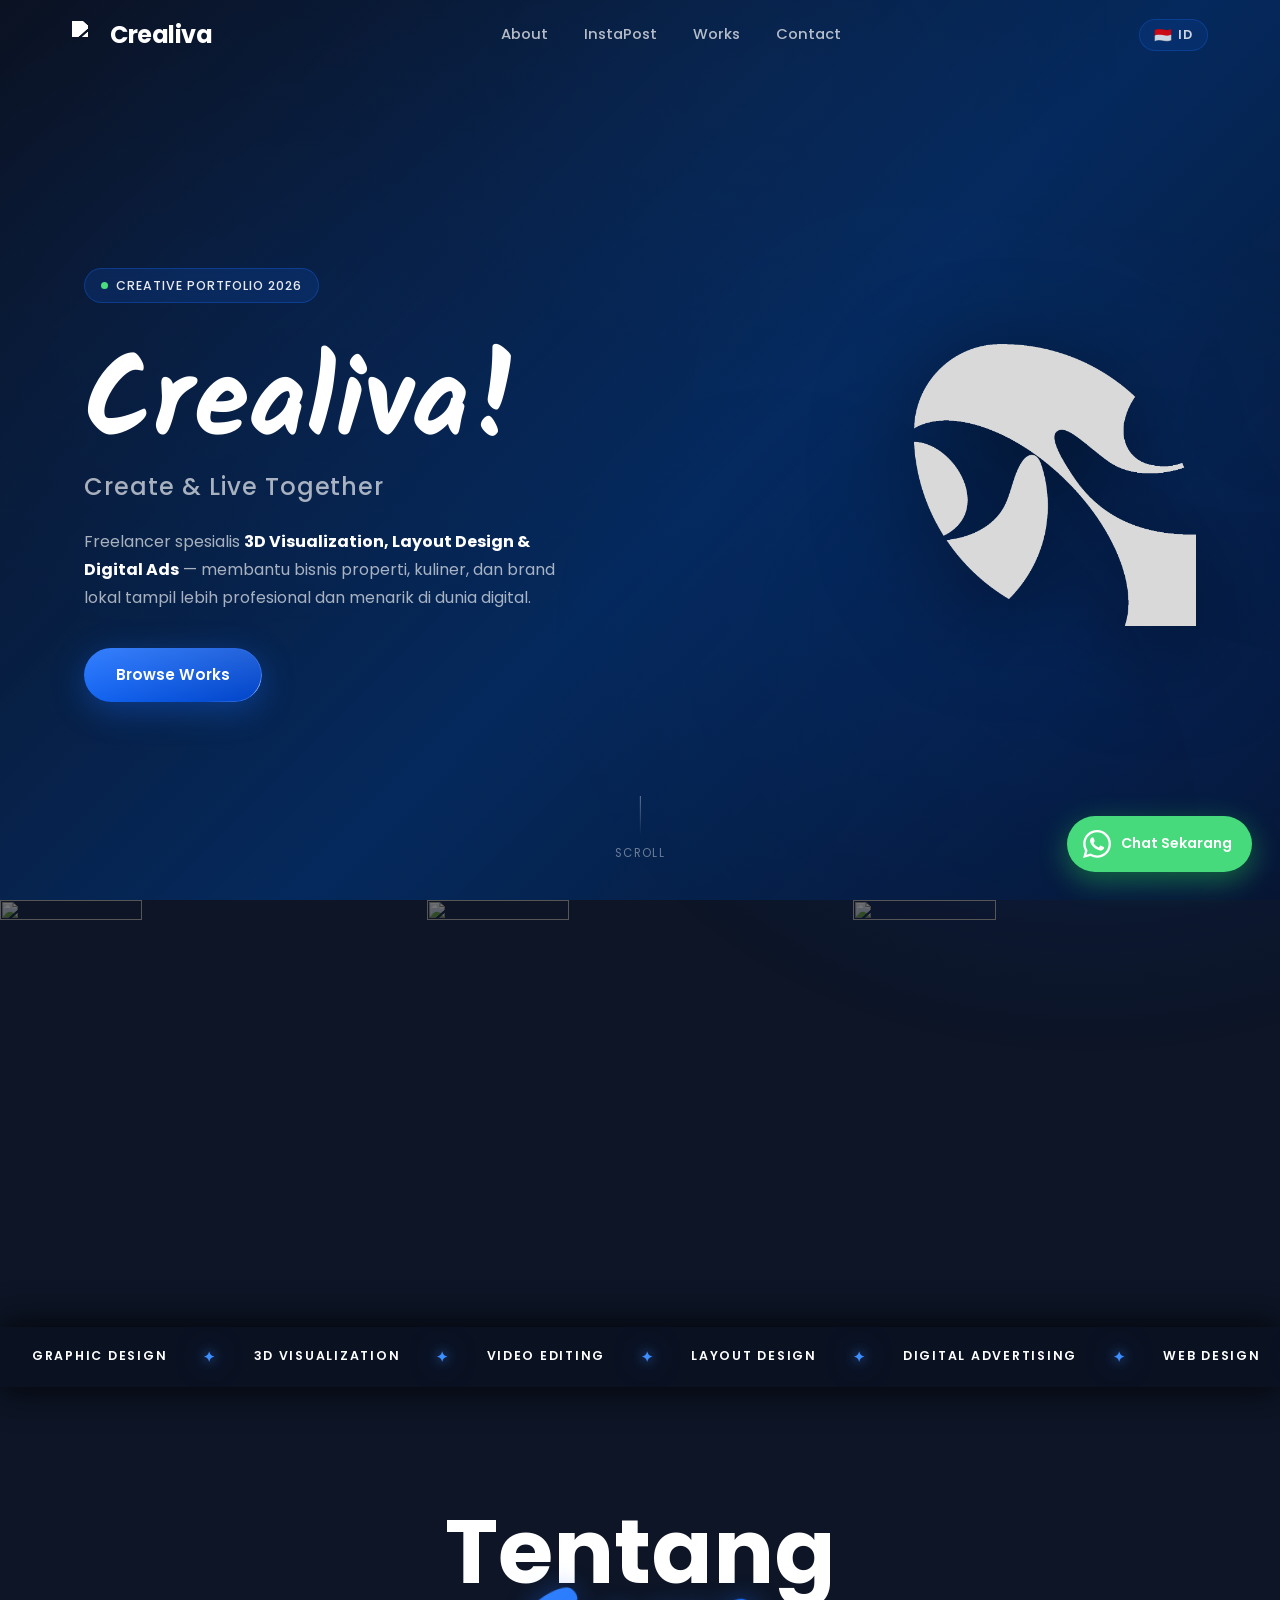
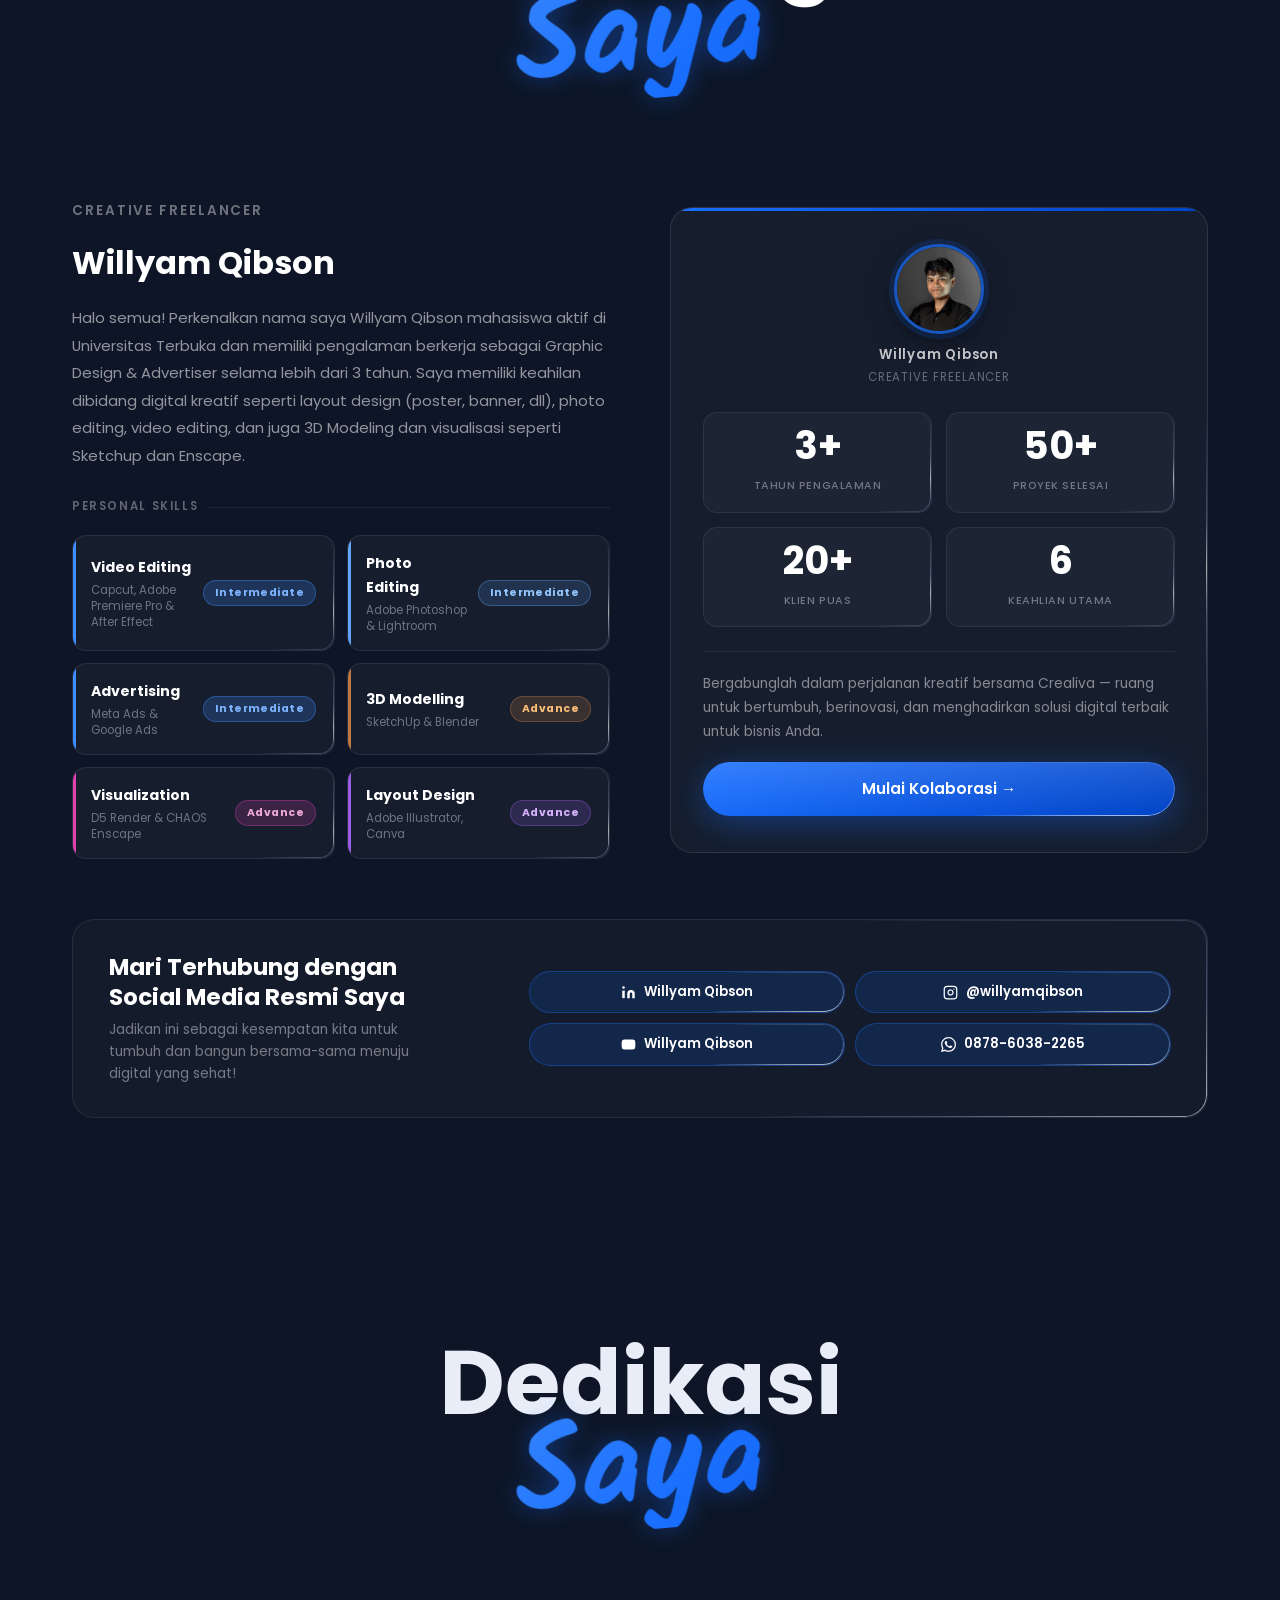
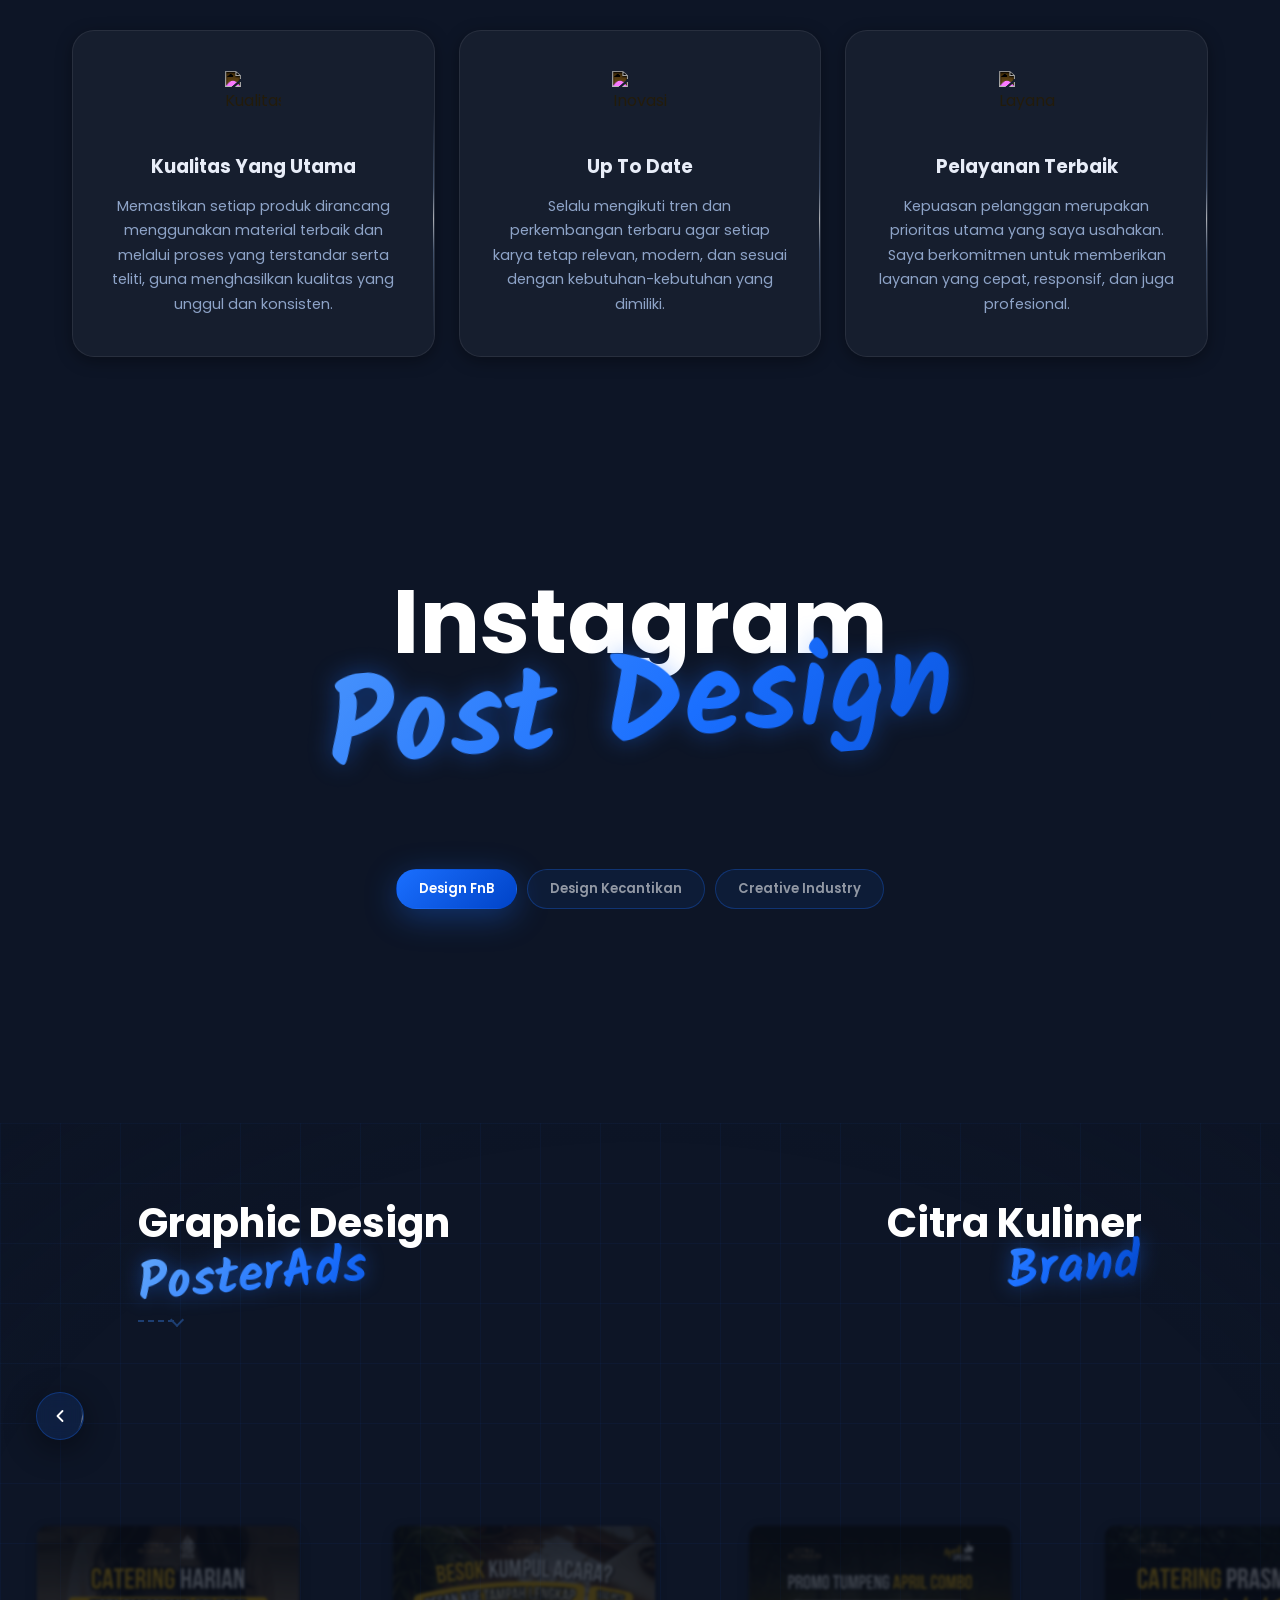
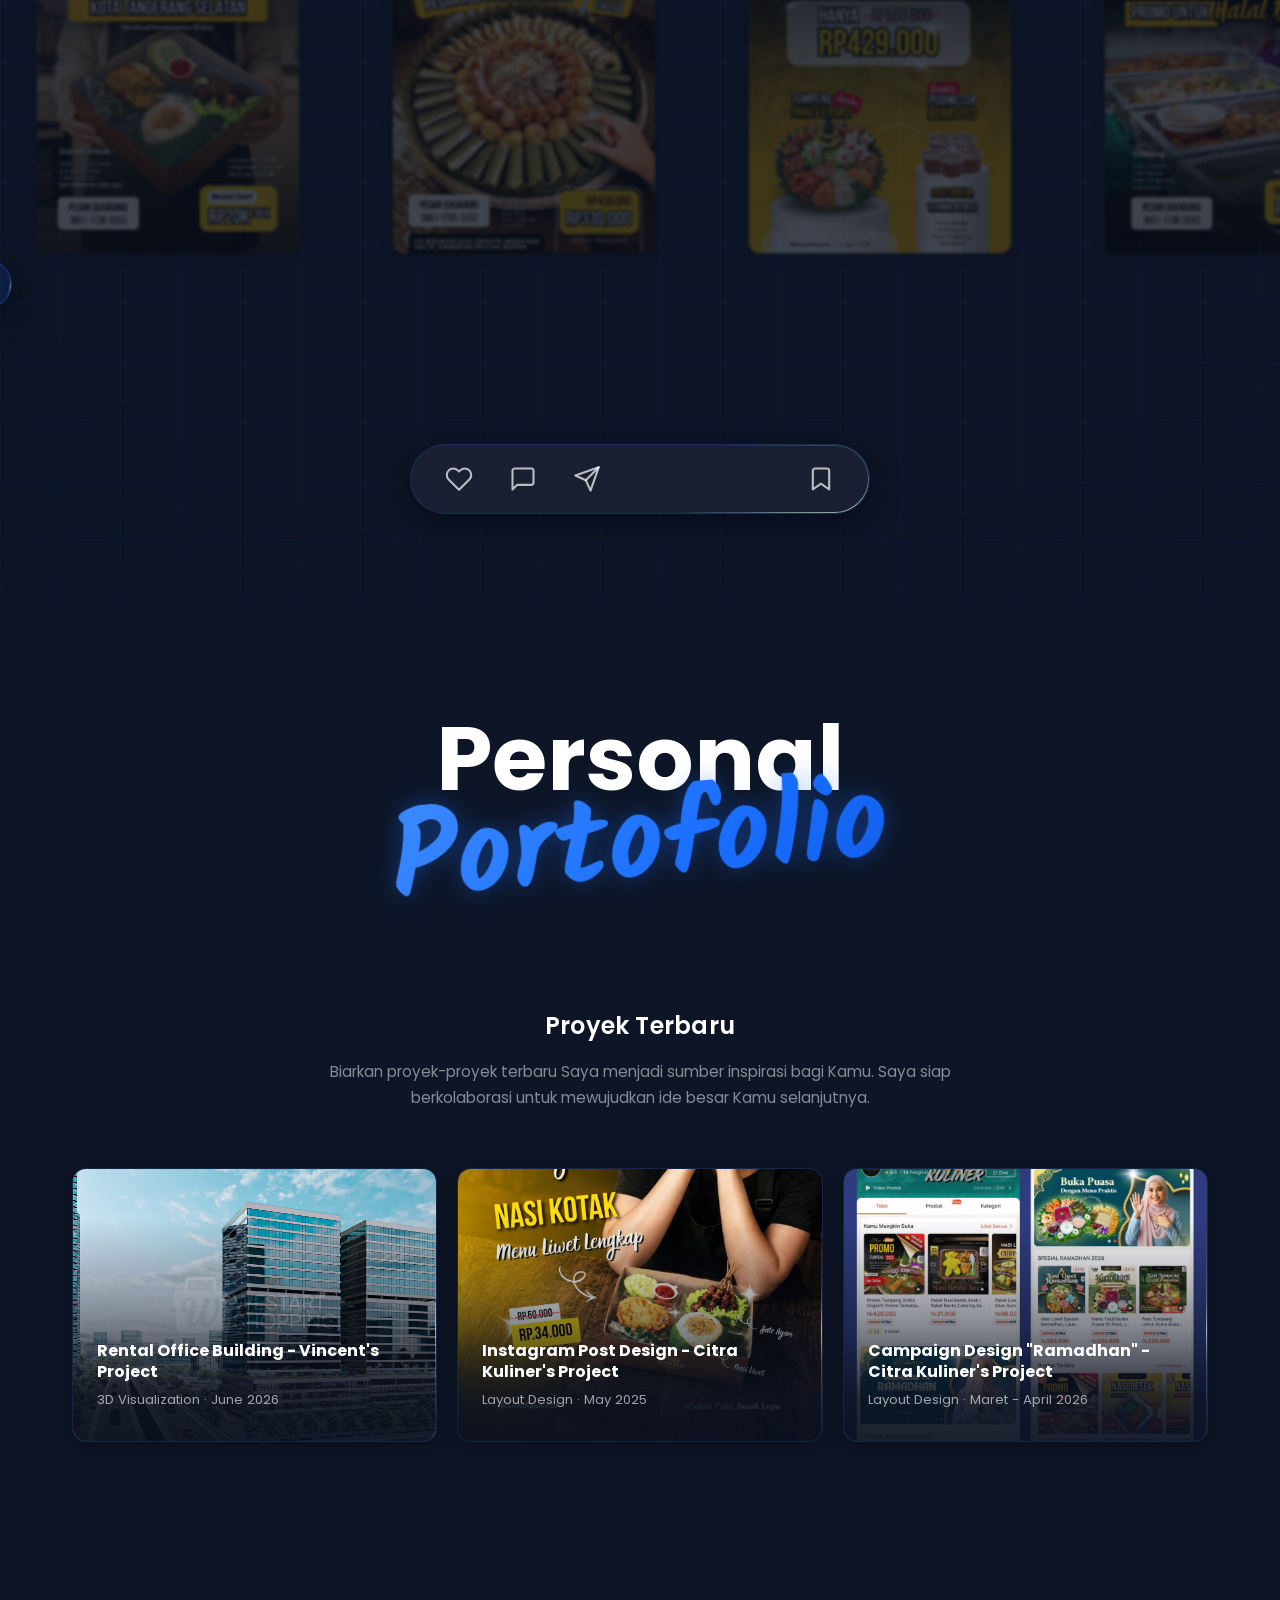
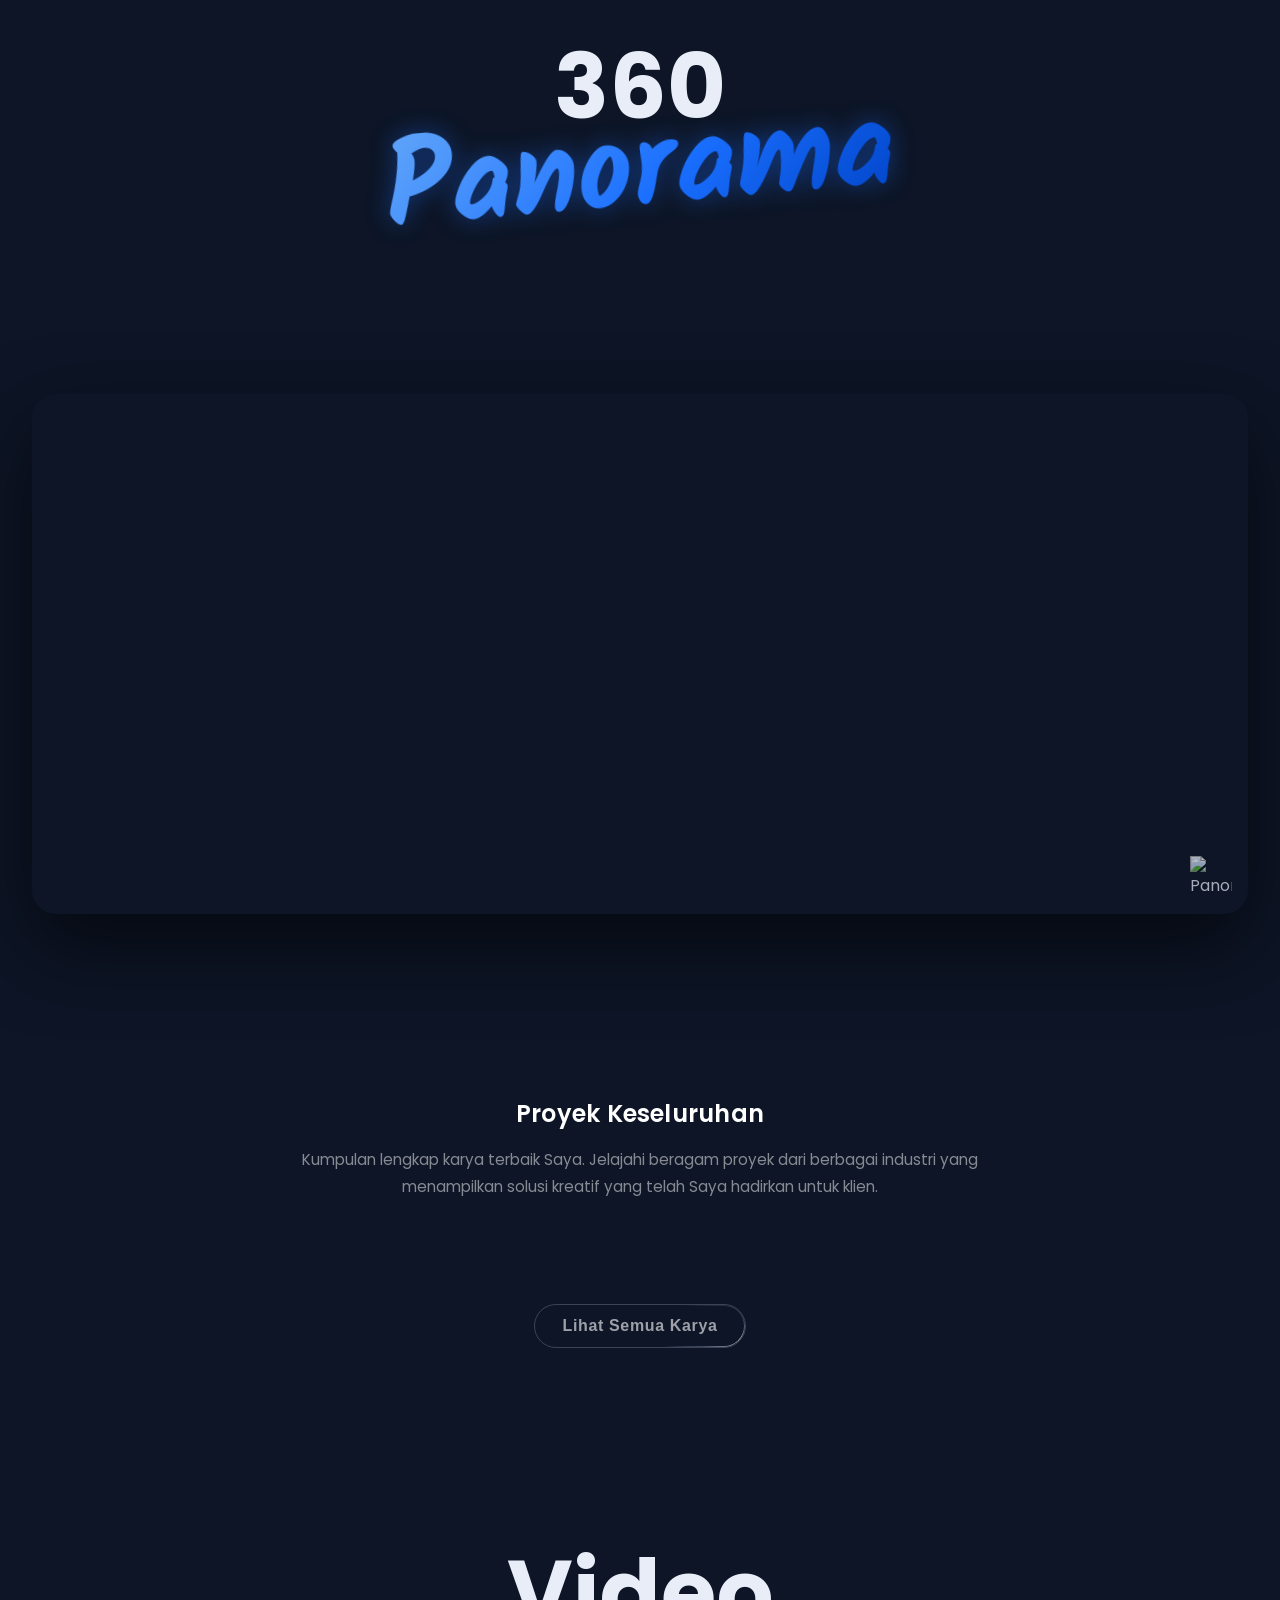
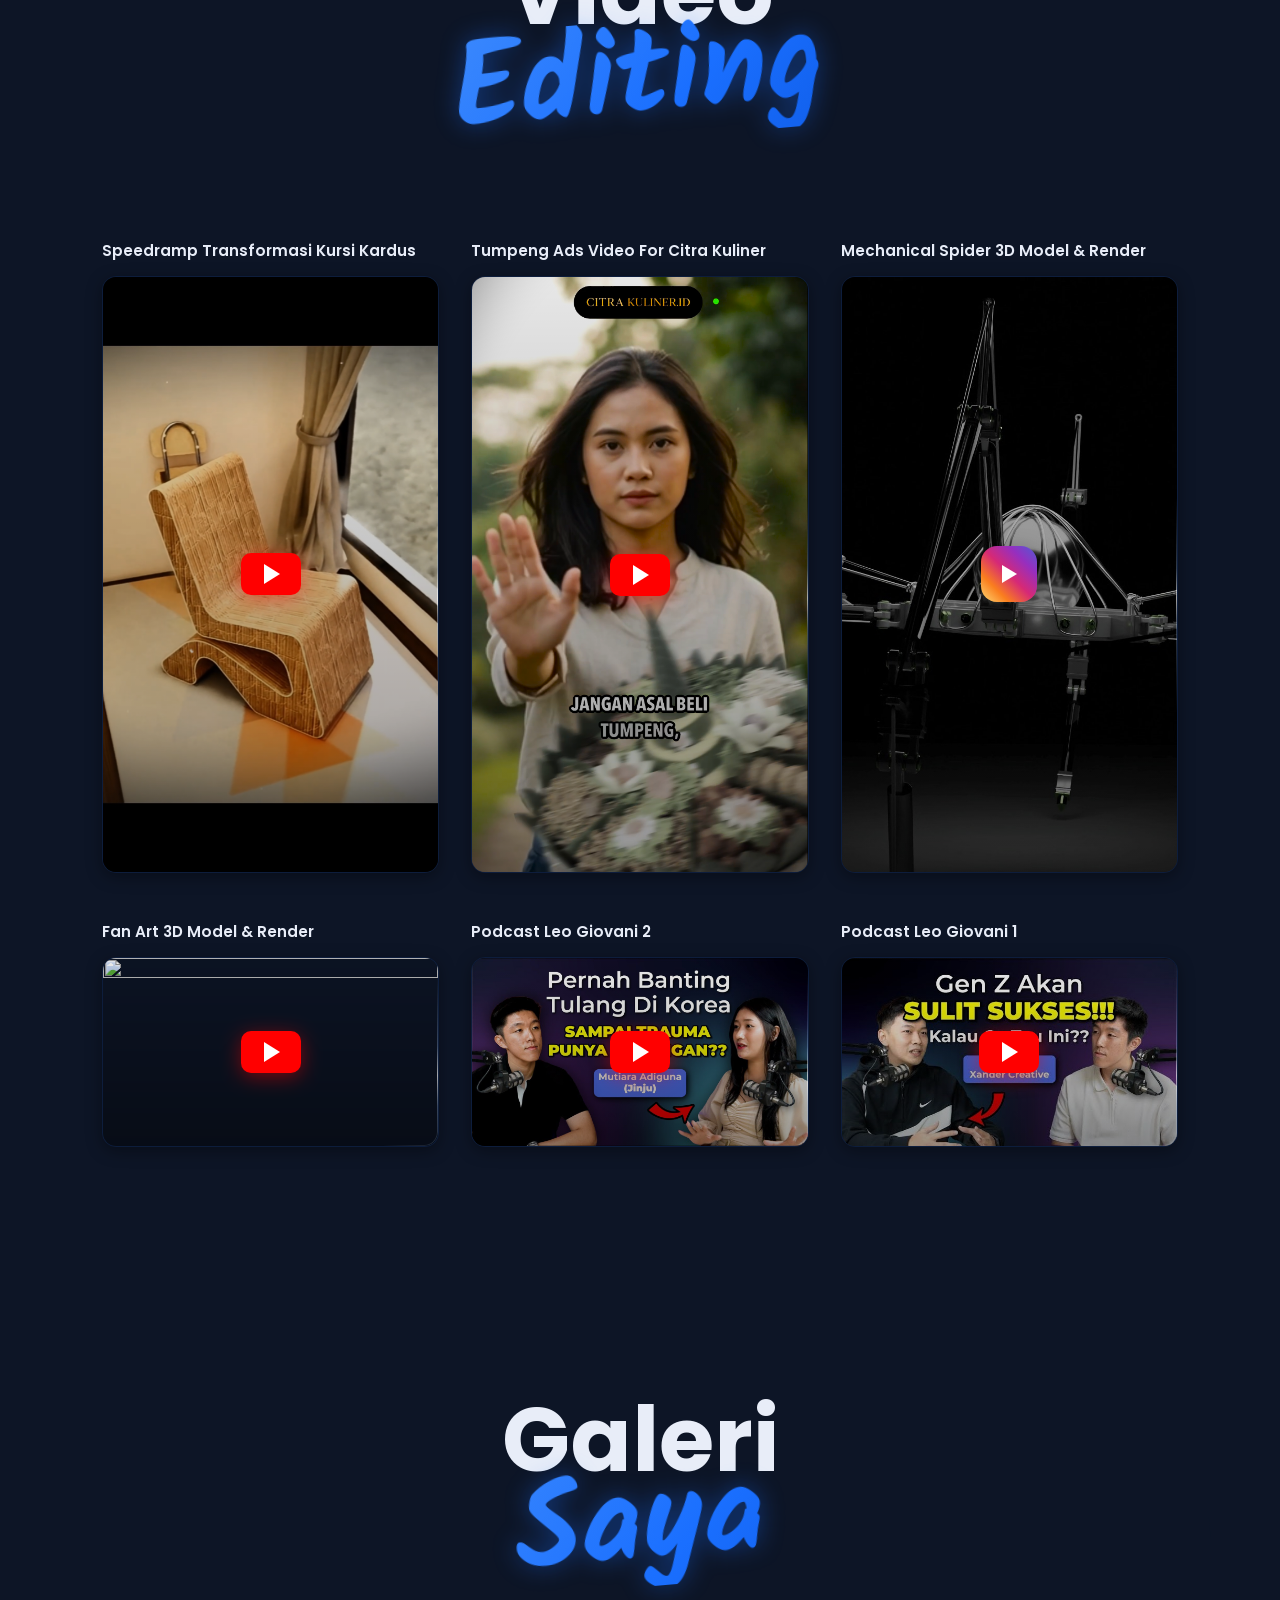
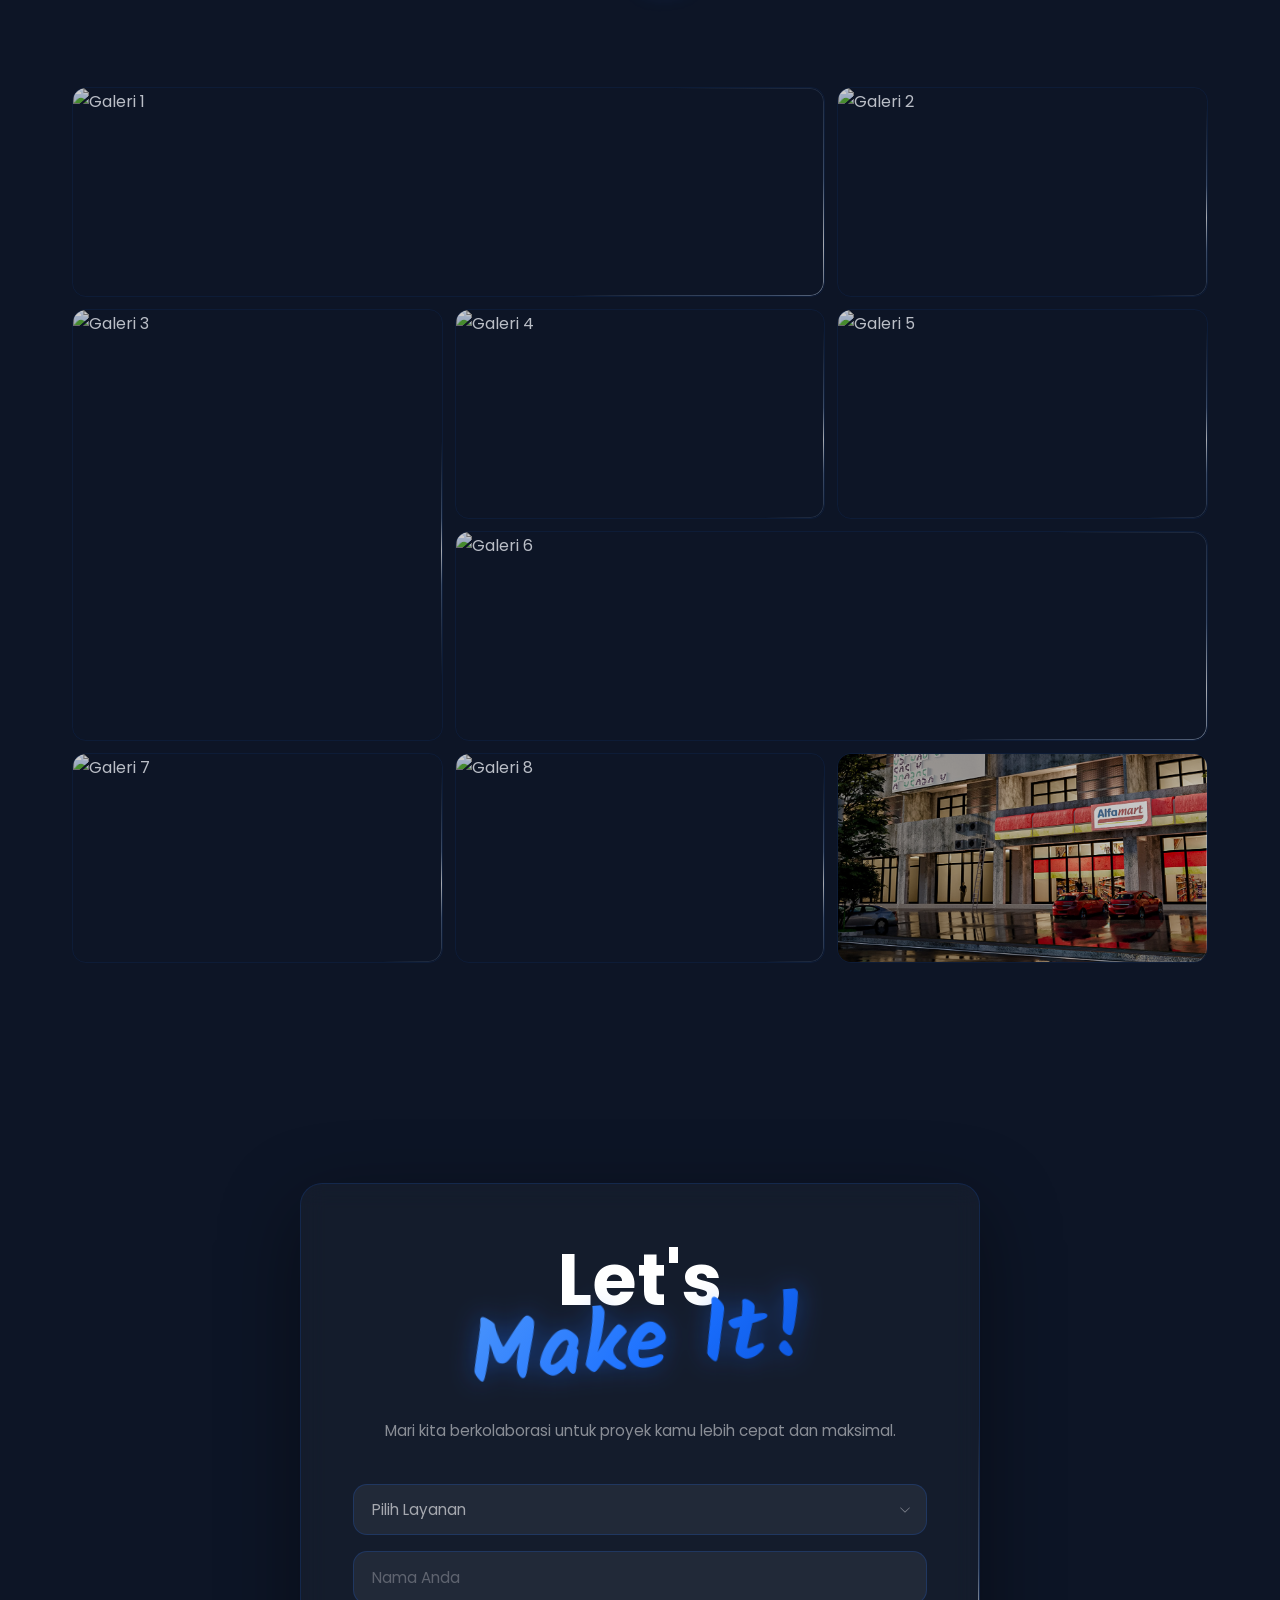
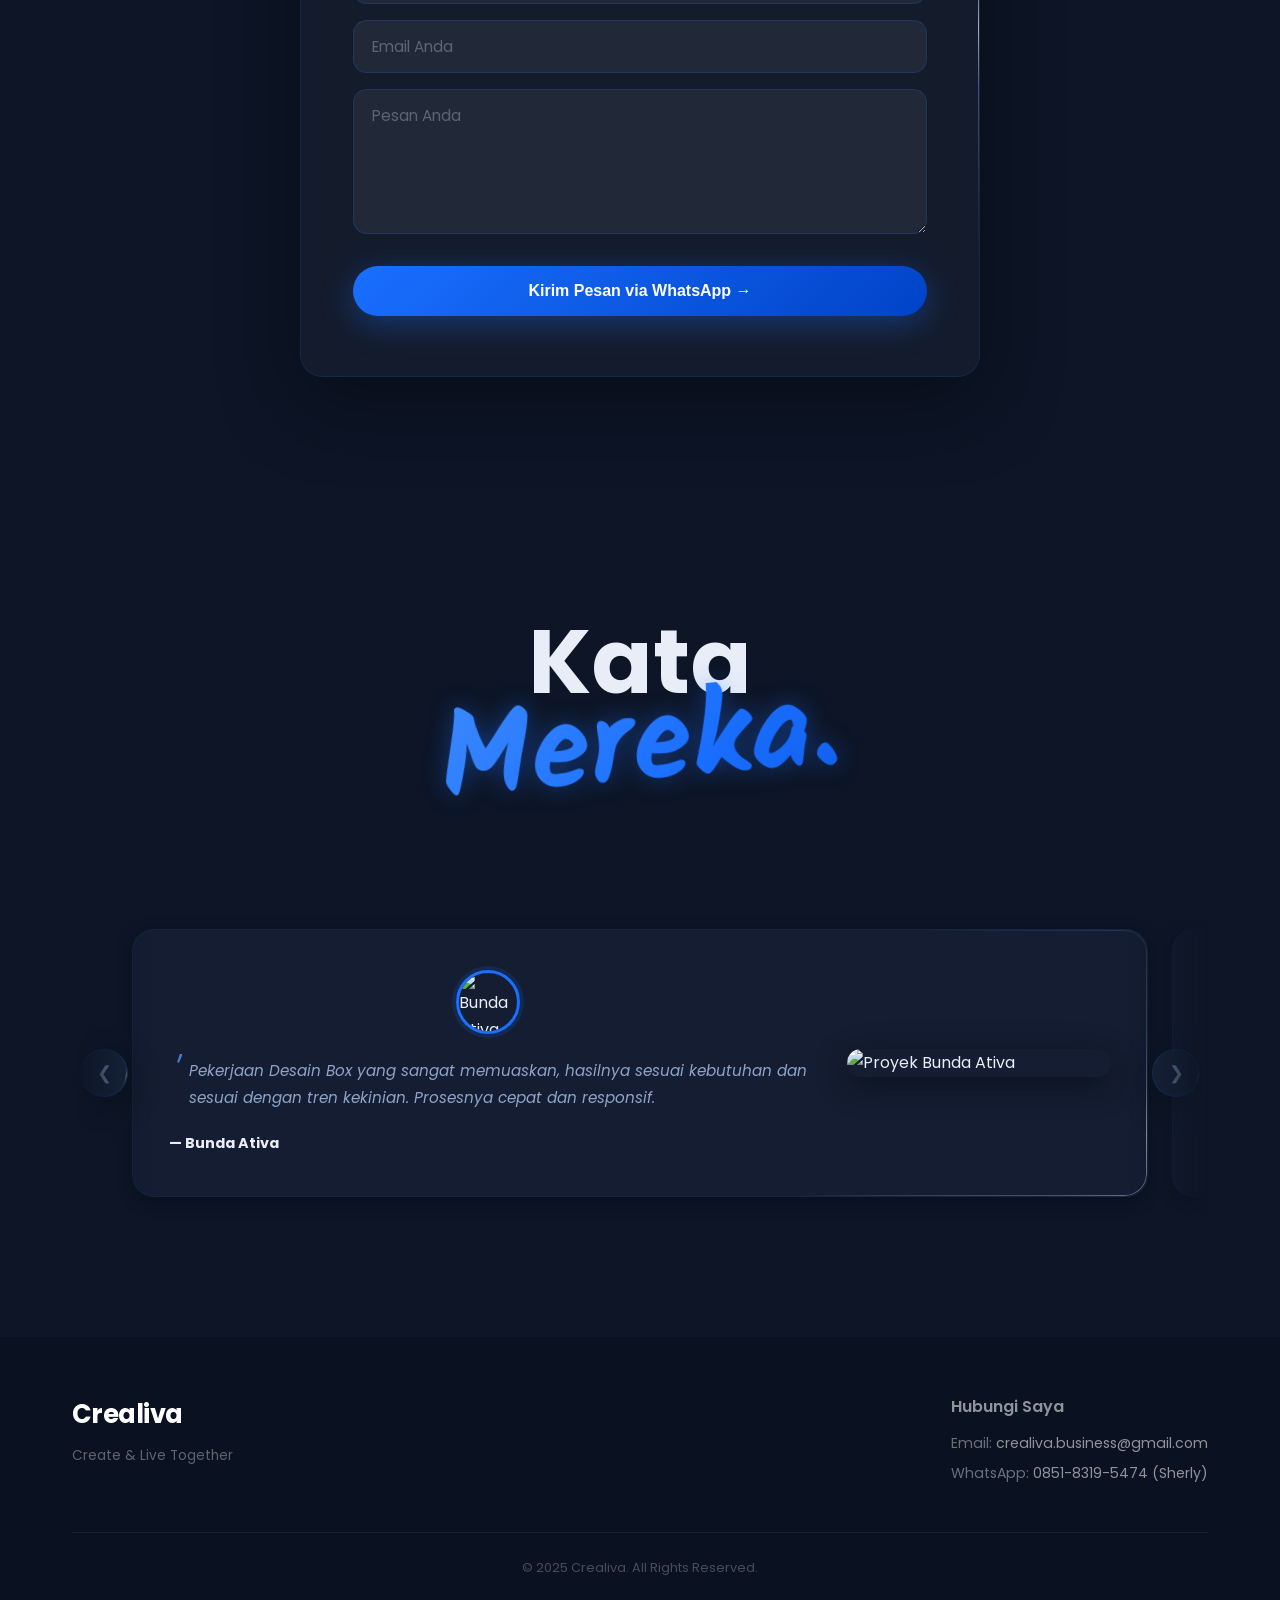
==== index.html @ 8df65674 "Update index.html" ====
<!DOCTYPE html>
<html lang="id">
<head>
  <meta charset="UTF-8">
  <meta name="viewport" content="width=device-width, initial-scale=1.0">
  <title>Crealiva Portfolio</title>
  <link rel="icon" href="New Favicon 2.ico" type="image/x-icon">
  <link rel="preconnect" href="https://fonts.googleapis.com">
  <link rel="preconnect" href="https://fonts.gstatic.com" crossorigin>
  <link href="https://fonts.googleapis.com/css2?family=Poppins:ital,wght@0,300;0,400;0,500;0,600;0,700;1,300&family=Kalam:wght@400;700&display=swap" rel="stylesheet">
  <script src="https://aframe.io/releases/1.5.0/aframe.min.js"></script>
  <meta name="google-site-verification" content="m-oez1A4F_yt89DSm_Z8M4eMAKZ4NHfPDQjDYipAh_E">
  
  <!-- ═══ SEO & OG TAGS ═══ -->
<meta name="description" content="Portfolio Willyam Qibson — Freelancer spesialis 3D Visualization, Layout Design & Digital Ads untuk bisnis properti, kuliner, dan brand lokal di Indonesia.">
<meta name="keywords" content="freelancer desain grafis, 3D visualization, layout design, digital ads, Meta Ads, Google Ads, SketchUp, Enscape, portofolio kreatif, Jakarta">
<meta name="author" content="Willyam Qibson">
<meta name="robots" content="index, follow">

<!-- Open Graph (WhatsApp, Facebook, LinkedIn) -->
<meta property="og:title" content="Crealiva — Portfolio Willyam Qibson">
<meta property="og:description" content="Freelancer spesialis 3D Visualization, Layout Design & Digital Ads. Membantu bisnis properti, kuliner, dan brand lokal tampil lebih profesional.">
<meta property="og:image" content="https://crealivaportfolio.github.io/LogoCrealiva22.png">
<meta property="og:url" content="https://crealivaportfolio.github.io/">
<meta property="og:type" content="website">
<meta property="og:site_name" content="Crealiva Portfolio">
<meta property="og:locale" content="id_ID">

<!-- Twitter/X Card -->
<meta name="twitter:card" content="summary_large_image">
<meta name="twitter:title" content="Crealiva — Portfolio Willyam Qibson">
<meta name="twitter:description" content="Freelancer spesialis 3D Visualization, Layout Design & Digital Ads untuk bisnis properti, kuliner, dan brand lokal.">
<meta name="twitter:image" content="https://crealivaportfolio.github.io/LogoCrealiva22.png">

<style>
/* ═══════════════════════════════════════════════════
   DESIGN TOKENS  — Dark-Blue Premium Theme
   ═══════════════════════════════════════════════════ */
:root {
  --navy:        #0B1120;
  --navy-mid:    #13213A;
  --navy-card:   rgba(22,32,53,.8);
  --blue:        #1A6FFF;
  --blue-bright: #3D8EFF;
  --blue-dark:   #0043C7;
  --blue-mid:    #0055B3;
  --bg:          #0D1526;
  --surface:     rgba(22,32,53,.82);
  --surface-2:   rgba(28,42,67,.82);
  --surface-3:   rgba(33,50,80,.82);
  --ink:         #E8EDF8;
  --ink-2:       #8EA4C8;
  --ink-3:       #5A729A;
  --radius-sm:   6px;
  --radius-md:   14px;
  --radius-lg:   22px;
  --radius-xl:   36px;
  --shadow-sm:   0 4px 16px rgba(0,0,0,.35);
  --shadow-md:   0 8px 32px rgba(0,0,0,.45);
  --shadow-lg:   0 20px 60px rgba(0,0,0,.55);
  --shadow-blue: 0 8px 32px rgba(26,111,255,.35);
  --grad-navy:   linear-gradient(150deg,#13213A 0%,#0B1120 100%);
  --grad-blue:   linear-gradient(135deg,#1A6FFF 0%,#0043C7 100%);
  --grad-card:   linear-gradient(135deg,rgba(255,255,255,.06) 0%,rgba(255,255,255,.02) 100%);
  --ease:        cubic-bezier(.4,0,.2,1);
  --ease-spring: cubic-bezier(.34,1.56,.64,1);
  --dur:         .4s;
}

*, *::before, *::after { margin:0; padding:0; box-sizing:border-box; }
html { scroll-behavior:smooth; overflow-x:hidden; font-size:16px; }
body {
  font-family:'Poppins', sans-serif;
  background:var(--bg); color:var(--ink);
  line-height:1.7; overflow-x:hidden;
  -webkit-font-smoothing:antialiased;
}

/* ═══ ANIMATED BACKGROUND OVERLAY ═══ */
body::before {
  content:'';
  position:fixed;
  inset:0;
  z-index:-1;
  background:var(--bg);
  animation:bgPulse 14s ease-in-out infinite;
}
/* Separate pseudo for animated glows so transform works cleanly */
body::after {
  content:'';
  position:fixed;
  inset:-20%;
  width:140%;
  height:140%;
  z-index:-1;
  pointer-events:none;
  background:
    radial-gradient(ellipse 55% 45% at 25% 35%, rgba(26,111,255,.18) 0%, transparent 65%),
    radial-gradient(ellipse 50% 55% at 75% 65%, rgba(0,67,199,.2) 0%, transparent 60%),
    radial-gradient(ellipse 40% 40% at 55% 20%, rgba(61,142,255,.1) 0%, transparent 55%);
  animation:bgGlow 14s ease-in-out infinite;
}
@keyframes bgPulse {
  0%,100% { background:var(--bg); }
}
@keyframes bgGlow {
  0%   { transform:translate(0%,   0%)   scale(1);    opacity:.7; }
  20%  { transform:translate(8%,  -6%)   scale(1.05); opacity:.9; }
  40%  { transform:translate(-5%,  10%)  scale(.98);  opacity:.8; }
  60%  { transform:translate(12%,  5%)   scale(1.08); opacity:1;  }
  80%  { transform:translate(-8%,  -8%)  scale(1.02); opacity:.75; }
  100% { transform:translate(0%,   0%)   scale(1);    opacity:.7; }
}
a { text-decoration:none; color:var(--blue-bright); transition:color var(--dur) var(--ease); }
a:hover { color:#fff; }
img { display:block; max-width:100%; }
.container { max-width:1200px; margin:0 auto; padding:0 32px; }

/* ═══ SCROLL REVEAL ═══ */
.reveal { opacity:0; transform:translateY(40px); transition:opacity .75s var(--ease), transform .75s var(--ease); }
.reveal.visible { opacity:1; transform:none; }
.reveal-left  { opacity:0; transform:translateX(-40px); transition:opacity .75s var(--ease), transform .75s var(--ease); }
.reveal-right { opacity:0; transform:translateX( 40px); transition:opacity .75s var(--ease), transform .75s var(--ease); }
.reveal-left.visible, .reveal-right.visible { opacity:1; transform:none; }

/* ═══ SECTION EYEBROW ═══ */
.section-eyebrow {
  display:inline-flex; align-items:center; gap:8px;
  font-size:.72rem; font-weight:600; letter-spacing:.16em;
  text-transform:uppercase; color:var(--blue-bright); margin-bottom:12px;
}
.section-eyebrow::before { content:''; display:block; width:24px; height:2px; background:var(--blue-bright); border-radius:2px; }

/* ── SECTION TITLE (light variant / used on dark bg) ── */
.section-title {
  position:relative; font-family:'Poppins',sans-serif;
  font-size:clamp(54px,8vw,90px); font-weight:700;
  line-height:1; margin-bottom:100px; display:inline-block;
}
.section-title-wrap { text-align:center; }
.section-title .main { display:inline-block; color:var(--ink); transition:transform .8s var(--ease); }
.section-title .main:hover { transform:scale(.9) rotate(-3deg); }
.section-title .accent {
  position:absolute; left:20%; top:0; display:inline-block; white-space:nowrap;
  transform:translateY(52px) rotate(-5deg);
  transition:transform .8s var(--ease), filter .6s var(--ease);
  font-family:'Kalam',cursive; font-size:clamp(64px,9.5vw,120px);
  background:linear-gradient(135deg,#60a5fa 0%,#1A6FFF 55%,#0043C7 100%);
  -webkit-background-clip:text; -webkit-text-fill-color:transparent;
  background-clip:text;
  filter:drop-shadow(0 0 12px rgba(26,111,255,.4));
  line-height:1;
}
.section-title .accent:hover { transform:translateY(52px) scale(1.12) rotate(-8deg); filter:drop-shadow(0 0 22px rgba(26,111,255,.65)); }

/* ── SECTION TITLE 2 ── */
.section-title2-wrap { text-align:center; }
.section-title2 {
  font-family:'Poppins',sans-serif;
  font-size:clamp(54px,8vw,90px); font-weight:700;
  line-height:1; margin-bottom:100px;
  display:block; width:100%; text-align:center;
}
.section-title2 .main { display:inline-block; color:#fff; transition:transform .8s var(--ease); }
.section-title2 .main:hover { transform:scale(.9) rotate(-3deg); }
.section-title2 .accent {
  display:block; position:relative; left:auto; top:auto;
  margin-top:-18px; transform:rotate(-5deg); transform-origin:center;
  transition:transform .8s var(--ease), filter .6s var(--ease);
  font-family:'Kalam',cursive; font-size:clamp(64px,9.5vw,120px);
  background:linear-gradient(135deg,#60a5fa 0%,#1A6FFF 55%,#0043C7 100%);
  -webkit-background-clip:text; -webkit-text-fill-color:transparent;
  background-clip:text;
  filter:drop-shadow(0 0 12px rgba(26,111,255,.4));
  line-height:1; white-space:nowrap; text-align:center;
}
.section-title2 .accent:hover { transform:scale(1.12) rotate(-8deg); filter:drop-shadow(0 0 22px rgba(26,111,255,.65)); }

/* ═══ BUTTONS ═══ */
.cta-button {
  display:inline-flex; align-items:center; gap:8px; padding:14px 32px;
  background:var(--grad-blue); color:#fff; border-radius:var(--radius-xl);
  font-weight:600; font-size:.95rem; border:none; cursor:pointer;
  box-shadow:var(--shadow-blue);
  transition:transform var(--dur) var(--ease-spring), box-shadow var(--dur) var(--ease), filter var(--dur) var(--ease);
  position:relative; overflow:hidden;
}
.cta-button::after { content:''; position:absolute; inset:0; background:linear-gradient(rgba(255,255,255,.12),transparent); border-radius:inherit; }
.cta-button:hover { color:#fff; transform:translateY(-3px) scale(1.02); box-shadow:0 14px 40px rgba(26,111,255,.5); }
.cta-button:active { transform:translateY(-1px) scale(.99); }

/* ═══ HEADER ═══ */
.header { position:fixed; width:100%; top:0; z-index:1000; padding:0; transition:background var(--dur) var(--ease), box-shadow var(--dur) var(--ease); }
.header .container { display:flex; justify-content:space-between; align-items:center; height:70px; }
.header:not(.scrolled) { background:transparent; }
.header.scrolled {
  background:rgba(11,17,32,.92);
  backdrop-filter:blur(20px) saturate(160%);
  -webkit-backdrop-filter:blur(20px) saturate(160%);
  box-shadow:0 1px 0 rgba(26,111,255,.12), 0 4px 24px rgba(0,0,0,.4);
}
.logo { display:flex; align-items:center; gap:10px; text-decoration:none; }
.logo img { width:28px; height:28px; transition:transform .6s var(--ease-spring); }
.logo:hover img { transform:rotate(15deg) scale(1.1); }
.logo a { font-size:1.5rem; font-weight:700; color:#fff; letter-spacing:-.02em; }
.header:not(.scrolled) .logo img { filter:brightness(10); }
@keyframes floatAnimation { 0%,100%{transform:translateY(0)} 50%{transform:translateY(-9px)} }
.logo-animated { animation:floatAnimation 5s ease-in-out infinite; }
.nav ul { list-style:none; display:flex; gap:4px; }
.nav a {
  display:block; padding:8px 16px; border-radius:var(--radius-sm);
  font-weight:500; font-size:.92rem; color:rgba(255,255,255,.7);
  transition:background var(--dur) var(--ease), color var(--dur) var(--ease);
}
.nav a:hover { background:rgba(26,111,255,.15); color:#fff; }

/* ═══ HERO ═══ */
.hero { min-height:100vh; display:flex; align-items:center; padding-top:70px; position:relative; overflow:hidden; }
.hero::before {
  content:""; position:absolute; inset:0;
  background:url('iphone crealiva sample3.gif') center/cover no-repeat;
  z-index:0; filter:brightness(.45) blur(3px); transform:scale(1.04);
}
.hero::after {
  content:""; position:absolute; inset:0;
  background:linear-gradient(135deg,rgba(11,17,32,.88) 0%,rgba(0,55,130,.6) 55%,rgba(0,20,60,.4) 100%);
  z-index:1;
}
.hero .container, .hero-content, .hero-image { position:relative; z-index:3; }
.hero .container { display:flex; align-items:center; justify-content:space-between; gap:350px; }
.hero-content { max-width:600px; }
.hero-badge {
  display:inline-flex; align-items:center; gap:8px; padding:6px 16px;
  border-radius:var(--radius-xl); background:rgba(26,111,255,.15);
  backdrop-filter:blur(8px); border:1px solid rgba(26,111,255,.3);
  font-size:.78rem; font-weight:500; color:rgba(255,255,255,.9);
  letter-spacing:.08em; text-transform:uppercase; margin-bottom:50px;
  animation:fadeInDown .8s var(--ease) .1s both;
}
.hero-badge span { width:7px; height:7px; border-radius:50%; background:#4ade80; animation:pulse 2s infinite; }
@keyframes pulse { 0%,100%{opacity:1;transform:scale(1)} 50%{opacity:.6;transform:scale(1.4)} }
.hero-title {
  font-family:'Kalam',cursive; font-size:clamp(4rem,9vw,7rem); font-weight:700;
  color:#fff; line-height:.95; margin-bottom:8px;
  animation:fadeInUp .9s var(--ease) .2s both;
}
.hero-title .animated-char { display:inline-block; color:#fff; transition:color .5s ease; }
.hero-title .animated-char:hover {
  transform:scale(1.15) translateY(-4px) !important;
  transition:transform .2s var(--ease-spring);
  background-image:linear-gradient(135deg,#60a5fa,#93c5fd);
  -webkit-background-clip:text; -webkit-text-fill-color:transparent; background-clip:text;
}
.hero-title2 { font-size:clamp(1rem,2.5vw,1.5rem); font-weight:500; letter-spacing:.04em; color:rgba(255,255,255,.65); margin-bottom:20px; animation:fadeInUp .9s var(--ease) .35s both; }
.hero-content > p { font-size:1rem; line-height:1.75; color:rgba(255,255,255,.65); margin-bottom:36px; max-width:480px; animation:fadeInUp .9s var(--ease) .5s both; }
.hero-cta-row { display:flex; align-items:center; gap:20px; flex-wrap:wrap; animation:fadeInUp .9s var(--ease) .65s both; }
.hero-image { position:relative; flex-shrink:0; animation:fadeInLeft 1s var(--ease) .4s both; }
.hero-image img { width:clamp(200px,22vw,300px); filter:drop-shadow(0 24px 48px rgba(0,0,0,.5)); }

/* ═══ SCROLL HINT ═══ */
.scroll-hint { position:absolute; bottom:36px; left:50%; transform:translateX(-50%); z-index:4; display:flex; flex-direction:column; align-items:center; gap:8px; color:rgba(255,255,255,.4); font-size:.72rem; letter-spacing:.12em; animation:fadeIn 1.2s var(--ease) 1.2s both; }
.scroll-hint__line { width:1px; height:40px; background:linear-gradient(rgba(255,255,255,.4),transparent); animation:scrollLine 1.6s ease-in-out infinite; }
@keyframes scrollLine { 0%,100%{transform:scaleY(1);opacity:.5} 50%{transform:scaleY(.5);opacity:1} }

/* ═══ IMAGE STRIP ═══ */
.full-width-images { width:100%; overflow:hidden; line-height:0; }
.full-width-image-container { display:flex; overflow:visible; will-change:transform; }
.full-width-image-container img {
  width:calc(100% / 3); aspect-ratio:1/1; object-fit:cover; object-position:center;
  flex-shrink:0; display:block;
  transition:filter 1s var(--ease), transform 1s ease, box-shadow .5s ease;
  filter:brightness(.45) grayscale(.3);
}
.full-width-image-container img:hover { filter:brightness(.85) grayscale(0); transform:scale(1.06); box-shadow:0 20px 40px rgba(0,0,0,.5); }
@media(max-width:767px) { .full-width-image-container img { width:100vw; aspect-ratio:1/1; object-fit:cover; flex-shrink:0; } }

/* ═══ MARQUEE ═══ */
/* ═══ MARQUEE new ═══ */
.marquee-wrap {
  overflow: hidden;
  background: rgba(11,17,32,.7);
  backdrop-filter: blur(4px);
  border-top: none;
  border-bottom: none;
  padding: 18px 0;
  box-shadow: 0 8px 32px rgba(0,0,0,.5), 0 -8px 32px rgba(0,0,0,.5);
}
.marquee-track { display:flex; white-space:nowrap; animation:marquee 22s linear infinite; }
.marquee-track span {
  font-size: .78rem;
  font-weight: 600;
  letter-spacing: .14em;
  text-transform: uppercase;
  color: #fff;
  padding: 0 32px;
}
.marquee-track span.sep {
  color: #3D8EFF;
  padding: 0 4px;
  opacity: 1;
  font-size: .9rem;
  filter: drop-shadow(0 0 6px rgba(61,142,255,.9)) drop-shadow(0 0 14px rgba(26,111,255,.6));
}
@keyframes marquee { from{transform:translateX(0)} to{transform:translateX(-50%)} }


/* ═══════════════════════════════════════════════════
   TENTANG SAYA
   ═══════════════════════════════════════════════════ */
.tentang-section {
  background:transparent; padding:120px 0 100px;
  position:relative; overflow:hidden;
}
.tentang-section::before { content:none; }
.tentang-section::after { content:none; }
.tentang-inner { position:relative; z-index:1; }
.tentang-top { display:grid; grid-template-columns:1fr 1fr; gap:60px; align-items:start; margin-bottom:60px; }
.tentang-bio h3 { font-size:.85rem; font-weight:600; color:rgba(255,255,255,.4); letter-spacing:.14em; text-transform:uppercase; margin-bottom:25px; }
.tentang-bio-name { font-family:'Poppins',cursive; font-size:clamp(2.0rem,4.0vw,2.0rem); font-weight:700; color:#fff; line-height:1; margin-bottom:25px; display:inline-block; }
.tentang-bio > p { font-size:.93rem; color:rgba(255,255,255,.55); line-height:1.85; margin-bottom:14px; }
.tentang-skills-label {
  font-size:.72rem; font-weight:600; letter-spacing:.14em; text-transform:uppercase;
  color:rgba(255,255,255,.35); margin-bottom:18px; margin-top:28px;
  display:flex; align-items:center; gap:10px;
}
.tentang-skills-label::after { content:''; flex:1; height:1px; background:rgba(255,255,255,.08); }
.skills-grid { display:grid; grid-template-columns:1fr 1fr; gap:12px; }
.skill-card {
  background:rgba(255,255,255,.04); border:1px solid rgba(255,255,255,.08);
  border-radius:var(--radius-md); padding:16px 18px;
  display:flex; align-items:center; justify-content:space-between; gap:10px;
  transition:background .35s var(--ease), border-color .35s var(--ease), transform .35s var(--ease-spring), box-shadow .35s var(--ease);
  position:relative; overflow:hidden;
}
.skill-card::before { content:''; position:absolute; top:0; left:0; bottom:0; width:3px; border-radius:3px 0 0 3px; }
.skill-card--navy::before  { background:#3D8EFF; }
.skill-card--blue::before  { background:#60a5fa; }
.skill-card--brown::before { background:#c07840; }
.skill-card--pink::before  { background:#e040b0; }
.skill-card--purple::before{ background:#9b5de5; }
.skill-card:hover { background:rgba(26,111,255,.1); border-color:rgba(26,111,255,.3); transform:translateY(-3px); }
.skill-info h4 { font-size:.88rem; font-weight:700; color:#fff; margin-bottom:2px; }
.skill-info p  { font-size:.72rem; color:rgba(255,255,255,.38); line-height:1.4; }
.skill-badge { flex-shrink:0; padding:3px 11px; border-radius:20px; font-size:.67rem; font-weight:700; letter-spacing:.04em; white-space:nowrap; }
.badge--intermediate { background:rgba(61,142,255,.2);  color:#7EB3FF; border:1px solid rgba(61,142,255,.4); }
.badge--basic        { background:rgba(96,165,250,.15); color:#93c5fd; border:1px solid rgba(96,165,250,.35); }
.badge--advance      { background:rgba(192,120,64,.2);  color:#fbbf78; border:1px solid rgba(192,120,64,.4); }
.badge--advance-pink { background:rgba(224,64,176,.18); color:#f0abda; border:1px solid rgba(224,64,176,.35); }
.badge--advance-purple{ background:rgba(155,93,229,.18); color:#d8b4fe; border:1px solid rgba(155,93,229,.35); }

/* Highlight / stats box */
.tentang-highlight-box {
  background:rgba(255,255,255,.04); border:1px solid rgba(255,255,255,.1);
  border-radius:var(--radius-lg); padding:36px 32px;
  backdrop-filter:blur(12px); position:relative; overflow:hidden;
  height:fit-content; align-self:start; margin-top:8px;
}
.tentang-highlight-box::before {
  content:''; position:absolute; top:0; left:0; right:0; height:3px;
  background:var(--grad-blue); border-radius:var(--radius-lg) var(--radius-lg) 0 0;
}
.tentang-profile-wrap { display:flex; flex-direction:column; align-items:center; margin-bottom:24px; }
.tentang-profile-img {
  width:90px; height:90px; border-radius:50%; object-fit:cover;
  border:3px solid rgba(26,111,255,.7);
  box-shadow:0 0 0 5px rgba(26,111,255,.15), 0 8px 28px rgba(0,0,0,.5);
  display:block; margin-bottom:10px;
  transition:transform .4s var(--ease-spring), box-shadow .4s;
}
.tentang-profile-img:hover { transform:scale(1.07); box-shadow:0 0 0 7px rgba(26,111,255,.25), 0 12px 36px rgba(0,0,0,.6); }
.tentang-profile-name { font-size:.82rem; font-weight:600; color:rgba(255,255,255,.75); letter-spacing:.06em; }
.tentang-profile-role { font-size:.72rem; color:rgba(255,255,255,.35); letter-spacing:.08em; text-transform:uppercase; margin-top:2px; }
.tentang-stats { display:grid; grid-template-columns:1fr 1fr; gap:14px; margin-bottom:24px; }
.tentang-stat {
  text-align:center; padding:14px 10px;
  background:rgba(255,255,255,.03); border:1px solid rgba(255,255,255,.07);
  border-radius:var(--radius-md);
  transition:background .3s, transform .3s var(--ease-spring), border-color .3s;
}
.tentang-stat:hover { background:rgba(26,111,255,.12); border-color:rgba(26,111,255,.3); transform:translateY(-3px); }
.tentang-stat .num { display:block; font-family:'Poppins',cursive; font-size:clamp(1.7rem,3vw,2.4rem); font-weight:700; color:#fff; line-height:1; margin-bottom:5px; }
.tentang-stat .label { font-size:.68rem; font-weight:500; color:rgba(255,255,255,.38); letter-spacing:.05em; text-transform:uppercase; }
.tentang-divider { border:none; border-top:1px solid rgba(255,255,255,.08); margin-bottom:20px; }
.tentang-highlight-box > p { font-size:.86rem; color:rgba(255,255,255,.48); line-height:1.75; margin-bottom:18px; }

/* Social section */
.tentang-social-section {
  background:rgba(255,255,255,.03); border:1px solid rgba(255,255,255,.08);
  border-radius:var(--radius-lg); padding:36px 44px;
  display:flex; align-items:center; justify-content:space-between; gap:32px; flex-wrap:wrap;
}
.tentang-social-left h3 { font-size:clamp(1.05rem,2vw,1.45rem); font-weight:700; color:#fff; line-height:1.3; margin-bottom:6px; }
.tentang-social-left p  { font-size:.86rem; color:rgba(255,255,255,.42); max-width:320px; line-height:1.6; }
.tentang-social-links { display:flex; flex-wrap:wrap; gap:10px; }
.tentang-social-btn {
  display:inline-flex; align-items:center; gap:8px; padding:9px 18px;
  background:rgba(26,111,255,.15); border:1px solid rgba(26,111,255,.35);
  border-radius:var(--radius-xl); color:#fff; font-size:.82rem; font-weight:600;
  text-decoration:none; transition:all .3s var(--ease);
}
.tentang-social-btn:hover { background:rgba(26,111,255,.4); border-color:rgba(26,111,255,.7); color:#fff; transform:translateY(-2px); box-shadow:0 6px 20px rgba(26,111,255,.35); }

@media(max-width:900px){ .tentang-top { grid-template-columns:1fr; gap:40px; } }
@media(max-width:768px){
  .tentang-section { padding:80px 0 60px; }
  .skills-grid { grid-template-columns:1fr; }
  .tentang-social-section { flex-direction:column; align-items:center; padding:28px 24px; text-align:center; }
  .tentang-social-left { text-align:center; }
  .tentang-social-left p { margin:0 auto; }
  .tentang-social-links { justify-content:center; }
  .tentang-bio { text-align:center; }
  .tentang-skills-label { justify-content:center; }
  .tentang-highlight-box { text-align:center; }
}

/* ═══ COMMITMENT ═══ */
.commitment-section { padding:120px 0 100px; position:relative; overflow:hidden; background:transparent; }
.commitment-section::before { content:none; }
.commitment-section .container { position:relative; z-index:1; }
.dedikasi-saya { margin-bottom:0; }
.commitment-grid { display:grid; grid-template-columns:repeat(auto-fit,minmax(280px,1fr)); gap:24px; margin-top:60px; }
.commitment-item {
  background:rgba(255,255,255,.04); border:1px solid rgba(255,255,255,.08);
  border-radius:var(--radius-lg); padding:40px 32px; text-align:center;
  box-shadow:var(--shadow-sm);
  transition:transform .4s var(--ease-spring), box-shadow .4s var(--ease), border-color .4s var(--ease), background .4s var(--ease);
  position:relative; overflow:hidden;
}
.commitment-item::before { content:''; position:absolute; top:0; left:0; right:0; height:3px; background:var(--grad-blue); transform:scaleX(0); transition:transform var(--dur) var(--ease); transform-origin:left; }
.commitment-item:hover::before { transform:scaleX(1); }
.commitment-item:hover { background:rgba(26,111,255,.07); transform:translateY(-8px); box-shadow:var(--shadow-lg); border-color:rgba(26,111,255,.3); }
.commitment-item img { width:56px; height:56px; margin:0 auto 24px; transition:transform .5s var(--ease-spring); filter:invert(1) brightness(1.5); }
.commitment-item:hover img { transform:scale(1.2) rotate(8deg); }
.commitment-item h3 { font-size:1.15rem; font-weight:700; color:var(--ink); margin-bottom:12px; }
.commitment-item p  { font-size:.9rem; color:var(--ink-2); line-height:1.7; }

/* ═══ BACKGROUND LOGO ═══ */
.commitment-background-logo, .commitment-background-logo2 {
  position:fixed!important; pointer-events:none!important; z-index:0!important;
  display:block!important; opacity:.07!important; mix-blend-mode:overlay!important;
  filter:saturate(0) brightness(5)!important;
  will-change:transform;
  /* float idle animation — JS overrides translateY via inline style */
  animation:bgLogoFloat 10s ease-in-out infinite!important;
}
@keyframes bgLogoFloat {
  0%,100% { transform:translateY(0px) rotate(0deg); }
  33%      { transform:translateY(-10px) rotate(.8deg); }
  66%      { transform:translateY(7px) rotate(-.6deg); }
}
.commitment-background-logo {
  width:52vw!important; height:auto!important;
  bottom:3vh!important; right:-6vw!important;
  top:auto!important; left:auto!important;
  animation-delay:0s!important;
}
.commitment-background-logo2 {
  width:26vw!important; height:auto!important;
  top:7vh!important; left:-2vw!important;
  bottom:auto!important; right:auto!important;
  animation-delay:-4s!important;
}
@media(max-width:768px){
  .commitment-background-logo  { width:80vw!important; }
  .commitment-background-logo2 { width:40vw!important; }
}

/* ═══ CITRA KULINER CAROUSEL ═══ */
.ck-section {
  position:relative; width:100%; padding:80px 0; overflow:hidden;
  background:transparent;
  background-image:linear-gradient(rgba(26,111,255,.05) 1px,transparent 1px),linear-gradient(90deg,rgba(26,111,255,.05) 1px,transparent 1px);
  background-size:60px 60px;
}
.ck-section::after { content:''; position:absolute; inset:0; background:radial-gradient(ellipse 90% 80% at 50% 50%,transparent 60%,rgba(11,17,32,.3) 100%); pointer-events:none; z-index:0; }
.ck-head { position:relative; z-index:2; display:flex; justify-content:space-between; align-items:flex-start; max-width:1100px; margin:0 auto 52px; padding:0 48px; }
.ck-head-block { line-height:1; }
.ck-head-block.ck-right { text-align:right; }
.ck-label  { display:block; font-family:'Poppins',sans-serif; font-size:clamp(28px,3.5vw,40px); font-weight:700; color:#fff; margin-bottom:4px; }
.ck-script { display:block; font-family:'Kalam',cursive; font-size:clamp(30px,4.5vw,52px); font-weight:700; background:linear-gradient(135deg,#60a5fa 0%,#1A6FFF 55%,#0043C7 100%); -webkit-background-clip:text; -webkit-text-fill-color:transparent; background-clip:text; filter:drop-shadow(0 0 10px rgba(26,111,255,.45)); line-height:1.05; transform:rotate(-5deg); }
.ck-arrow-hint { display:block; margin-top:10px; width:48px; height:24px; position:relative; opacity:.35; }
.ck-arrow-hint::before { content:''; position:absolute; left:0; top:8px; width:36px; border-top:2px dashed var(--blue-bright); }
.ck-arrow-hint::after  { content:''; position:absolute; right:4px; top:3px; width:10px; height:10px; border-right:2px dashed var(--blue-bright); border-bottom:2px dashed var(--blue-bright); transform:rotate(45deg); }
.ck-outer  { position:relative; z-index:2; width:100%; overflow:visible; padding:28px 0 44px; }
.ck-track  { display:flex; align-items:center; gap:20px; will-change:transform; }
.ck-item { flex:0 0 auto; width:auto; height:420px; border-radius:var(--radius-md); overflow:hidden; cursor:pointer; position:relative; transition:transform .45s var(--ease), opacity .45s var(--ease), filter .45s var(--ease), box-shadow .45s var(--ease); transform:scale(.78) translateY(20px); opacity:.4; filter:blur(2px) brightness(.55); box-shadow:var(--shadow-sm); z-index:1; background:#0d1a2e; }
.ck-item img { width:auto; height:100%; object-fit:contain; object-position:center; display:block; max-width:none; }
.ck-item.ck-active { transform:scale(1) translateY(0); opacity:1; filter:none; box-shadow:0 24px 60px rgba(0,0,0,.6); z-index:10; }
.ck-item.ck-near   { transform:scale(.84) translateY(14px); opacity:.6; filter:blur(1px) brightness(.7); z-index:5; }
.ck-item.ck-far    { transform:scale(.66) translateY(28px); opacity:.22; filter:blur(3px) brightness(.45); z-index:1; }
@media(hover:hover){ .ck-item.ck-active:hover { transform:scale(1.03) translateY(-5px); box-shadow:0 40px 80px rgba(0,0,0,.7); } }
.ck-arrow { position:absolute; top:50%; transform:translateY(-50%); z-index:20; width:48px; height:48px; border-radius:50%; border:1px solid rgba(26,111,255,.3); background:rgba(26,111,255,.12); backdrop-filter:blur(8px); cursor:pointer; display:flex; align-items:center; justify-content:center; box-shadow:var(--shadow-md); color:#fff; transition:all .25s var(--ease); }
.ck-arrow:hover { background:var(--blue); transform:translateY(-50%) scale(1.1); box-shadow:var(--shadow-blue); border-color:var(--blue); }
.ck-arrow.ck-prev { left:clamp(12px,3vw,36px); }
.ck-arrow.ck-next { right:clamp(12px,3vw,36px); }
.ck-arrow svg { width:20px; height:20px; stroke:#fff; stroke-width:2.2; fill:none; stroke-linecap:round; stroke-linejoin:round; }
.ck-dots { position:relative; z-index:2; display:flex; justify-content:center; gap:8px; margin-top:32px; }
.ck-dot  { width:8px; height:8px; border-radius:4px; background:rgba(255,255,255,.15); cursor:pointer; border:none; transition:all .3s var(--ease); }
.ck-dot.ck-dot-active { background:var(--blue-bright); width:24px; }
.ck-ig-bar   { position:relative; z-index:2; display:flex; justify-content:center; margin-top:36px; }
.ck-ig-inner { display:flex; align-items:center; justify-content:space-between; width:clamp(300px,88%,460px); background:rgba(255,255,255,.05); backdrop-filter:blur(12px); border:1px solid rgba(26,111,255,.2); border-radius:60px; padding:14px 28px; box-shadow:var(--shadow-md); }
.ck-ig-left  { display:flex; align-items:center; gap:24px; }
.ck-ig-btn   { background:none; border:none; cursor:pointer; padding:6px; display:flex; align-items:center; justify-content:center; border-radius:50%; transition:transform .2s var(--ease-spring), background .2s; }
.ck-ig-btn:hover  { transform:scale(1.2); background:rgba(255,255,255,.08); }
.ck-ig-btn:active { transform:scale(.9); }
.ck-ig-btn svg { width:28px; height:28px; stroke:rgba(255,255,255,.7); stroke-width:1.8; fill:none; stroke-linecap:round; stroke-linejoin:round; display:block; transition:stroke .2s, fill .2s; }
.ck-ig-btn.ck-liked svg { fill:#e0192a!important; stroke:#e0192a!important; }
@keyframes ck-heart-pop { 0%{transform:scale(1)} 40%{transform:scale(1.5)} 70%{transform:scale(.9)} 100%{transform:scale(1)} }
.ck-ig-btn.ck-pop  { animation:ck-heart-pop .4s var(--ease-spring) forwards; }
.ck-ig-btn.ck-saved svg { fill:rgba(255,255,255,.7)!important; }

/* ═══ PORTFOLIO ═══ */
.portfolio { padding:120px 0 100px; background:transparent; position:relative; overflow:hidden; }
.portfolio::before { content:none; }
.personal-portfolio { text-align:center; margin-bottom:0; }
.category-title  { font-size:clamp(1.1rem,2.5vw,1.5rem); font-weight:600; color:var(--ink); margin-bottom:12px; text-align:center; }
.category-title2 { font-size:clamp(1.1rem,2.5vw,1.5rem); font-weight:600; color:#fff; margin-bottom:12px; text-align:center; letter-spacing:.01em; }
.description-section  { font-size:.95rem; color:var(--ink-2); line-height:1.75; text-align:center; max-width:680px; margin:0 auto 56px; }
.description-section2 { font-size:.95rem; color:rgba(255,255,255,.5); line-height:1.75; text-align:center; max-width:680px; margin:0 auto 56px; }
.portfolio-grid { display:grid; grid-template-columns:repeat(auto-fit,minmax(300px,1fr)); gap:20px; }
.portfolio-item {
  background:var(--surface); border-radius:var(--radius-md); overflow:hidden;
  position:relative; box-shadow:var(--shadow-sm);
  border:1px solid rgba(26,111,255,.1);
  transition:transform .4s var(--ease-spring), box-shadow .4s var(--ease), border-color .4s var(--ease);
}
.portfolio-item:hover { transform:translateY(-10px); box-shadow:var(--shadow-lg); border-color:rgba(26,111,255,.35); }
.portfolio-item > img, .portfolio-item .portfolio-image img { width:100%; display:block; aspect-ratio:4/3; object-fit:cover; transition:transform .6s var(--ease); }
.portfolio-item:hover > img, .portfolio-item:hover .portfolio-image img { transform:scale(1.07); }
.item-overlay, .portfolio-overlay { position:absolute; inset:0; background:linear-gradient(to top,rgba(11,17,32,.96) 0%,rgba(11,17,32,.6) 55%,transparent 100%); display:flex; flex-direction:column; justify-content:flex-end; padding:28px 24px; opacity:0; transition:opacity .35s var(--ease); }
.portfolio-item:hover .item-overlay, .portfolio-item:hover .portfolio-overlay { opacity:1; }
.item-overlay h3 { font-size:1rem; font-weight:700; color:#fff; margin-bottom:6px; line-height:1.3; }
.item-overlay p  { font-size:.82rem; color:rgba(255,255,255,.6); margin-bottom:16px; }
.portfolio-overlay h4 { font-size:1rem; font-weight:700; color:#fff; margin-bottom:6px; }
.portfolio-overlay p  { font-size:.82rem; color:rgba(255,255,255,.6); margin-bottom:16px; }
.view-detail-btn { display:inline-flex; align-items:center; gap:6px; padding:8px 20px; background:rgba(26,111,255,.25); backdrop-filter:blur(8px); border:1px solid rgba(26,111,255,.5); color:#fff; border-radius:var(--radius-xl); font-size:.82rem; font-weight:600; transition:all .25s var(--ease); align-self:flex-start; }
.view-detail-btn:hover { background:var(--blue); color:#fff; transform:scale(1.04); border-color:var(--blue); }
.portfolio-item.hidden { display:none!important; }
.portfolio-item:not(.hidden) { animation:fadeInUp .5s var(--ease) both; }
.All-Project2 { padding:100px 0; background:transparent; }
.text-center { text-align:center; margin-top:48px; }
.text-link { background:none; border:1.5px solid rgba(255,255,255,.2); color:rgba(255,255,255,.6); font-size:1rem; font-weight:600; cursor:pointer; padding:12px 28px; text-decoration:none; border-radius:var(--radius-xl); letter-spacing:.04em; transition:all var(--dur) var(--ease); }
.text-link:hover { color:#fff; border-color:rgba(26,111,255,.7); background:rgba(26,111,255,.15); transform:translateY(-2px); }

/* ═══ PANORAMA ═══ */
.photos-360 { padding:100px 10% 0; text-align:center; position:relative; left:0%; }
.photos-360 .section-title-wrap { display:inline-block; }
#panorama { width:calc(100% - 64px); max-width:1280px; height:70vh; min-height:320px; max-height:520px; margin:60px auto 80px; border-radius:24px; overflow:hidden; position:relative; box-shadow:0 32px 80px rgba(0,0,0,.6); border:none; }
#pano { width:100%; height:100%; }
#pano-icon { position:absolute; right:16px; bottom:16px; width:42px; height:42px; opacity:.7; z-index:10; pointer-events:none; }

/* ═══ VIDEO ═══ */
.video-section { padding:100px 8%; background:transparent; }
.video-section .section-title-wrap { margin-bottom:0; }
.video-row { display:grid; grid-template-columns:repeat(3,1fr); gap:32px; margin-bottom:48px; }
.video-item { display:flex; flex-direction:column; gap:14px; }
.video-item h3 { font-size:.95rem; font-weight:600; color:var(--ink); line-height:1.4; }
.video-thumb { display:block; border-radius:var(--radius-md); overflow:hidden; position:relative; box-shadow:var(--shadow-sm); border:1px solid rgba(26,111,255,.1); transition:transform var(--dur) var(--ease-spring), box-shadow var(--dur) var(--ease), border-color var(--dur); }
.video-thumb:hover { transform:translateY(-6px) scale(1.01); box-shadow:var(--shadow-lg); border-color:rgba(26,111,255,.35); }
.video-thumb img { width:100%; display:block; object-fit:cover; transition:transform .5s var(--ease); }
.video-thumb.portrait  img { aspect-ratio:9/16; }
.video-thumb.landscape img { aspect-ratio:16/9; }
.video-thumb:hover img { transform:scale(1.06); }
.video-thumb::after { content:""; position:absolute; inset:0; background:linear-gradient(rgba(0,0,0,.08),rgba(0,0,0,.4)); transition:background .35s; }
.video-thumb:hover::after { background:linear-gradient(rgba(0,0,0,.04),rgba(0,0,0,.5)); }
.play-btn { position:absolute; top:50%; left:50%; z-index:2; width:60px; height:42px; background:#ff0000; border-radius:10px; transform:translate(-50%,-50%); transition:transform var(--dur) var(--ease-spring), box-shadow var(--dur); box-shadow:0 4px 20px rgba(255,0,0,.45); }
.play-btn::before { content:""; position:absolute; top:50%; left:52%; transform:translate(-50%,-50%); border-style:solid; border-width:10px 0 10px 16px; border-color:transparent transparent transparent #fff; }
.video-thumb:hover .play-btn { transform:translate(-50%,-50%) scale(1.14); box-shadow:0 8px 32px rgba(255,0,0,.65); }
.reels-icon { position:absolute; top:50%; left:50%; z-index:2; width:56px; height:56px; background:linear-gradient(45deg,#feda75,#fa7e1e,#d62976,#962fbf,#4f5bd5); border-radius:16px; transform:translate(-50%,-50%); display:flex; align-items:center; justify-content:center; box-shadow:0 8px 24px rgba(0,0,0,.4); transition:transform var(--dur) var(--ease-spring); }
.reels-icon::after { content:""; border-style:solid; border-width:9px 0 9px 15px; border-color:transparent transparent transparent #fff; }
.video-thumb:hover .reels-icon { transform:translate(-50%,-50%) scale(1.14); }

/* ═══ GALLERY ═══ */
.gallery-section { padding:100px 0 80px; background:transparent; }
.gallery-section .section-title-wrap { margin-bottom:0; }
.gallery-grid { display:grid; grid-template-columns:repeat(3,1fr); grid-auto-rows:210px; gap:12px; }
.gallery-item { border-radius:var(--radius-md); overflow:hidden; box-shadow:var(--shadow-xs); transition:transform var(--dur) var(--ease-spring), box-shadow var(--dur) var(--ease); position:relative; border:1px solid rgba(26,111,255,.08); }
.gallery-item img { width:100%; height:100%; object-fit:cover; transition:transform .6s var(--ease); filter:brightness(.8); }
.gallery-item::after { content:''; position:absolute; inset:0; background:linear-gradient(transparent 55%,rgba(11,17,32,.55)); opacity:0; transition:opacity var(--dur) var(--ease); }
.gallery-item:hover::after { opacity:1; }
.gallery-item:hover { transform:scale(1.02); box-shadow:var(--shadow-lg); border-color:rgba(26,111,255,.35); }
.gallery-item:hover img { transform:scale(1.07); filter:brightness(1); }
.item-1 { grid-column:span 2; }
.item-3 { grid-row:span 2; }
.item-6 { grid-column:span 2; }

/* ═══ TESTIMONIAL ═══ */
.testimonial-section { padding:100px 0; background:transparent; }
.testimonial-section .section-title-wrap { margin-bottom:0; }
.slider-container { position:relative; overflow:hidden; padding:0 60px; }
.testimonial-slider { display:flex; gap:24px; transition:transform .85s var(--ease); }
.testimonial-card {
  min-width:100%; box-sizing:border-box; padding:40px 36px;
  background:var(--surface); border-radius:var(--radius-lg);
  box-shadow:var(--shadow-sm); border:1px solid rgba(26,111,255,.1);
  display:flex; align-items:center; gap:40px; margin:20px 0 40px;
  transition:transform var(--dur) var(--ease), box-shadow var(--dur) var(--ease), border-color var(--dur);
}
.testimonial-card:hover { transform:translateY(-4px); box-shadow:var(--shadow-md); border-color:rgba(26,111,255,.3); }
.testimonial-content { flex:1; }
.client-info { display:flex; flex-direction:column; align-items:center; margin-bottom:24px; }
.profile-image { width:64px; height:64px; border-radius:50%; overflow:hidden; border:3px solid var(--blue); box-shadow:0 0 0 4px rgba(26,111,255,.15); }
.profile-image img { width:100%; height:100%; object-fit:cover; }
.testimonial-text { font-style:italic; color:var(--ink-2); margin-bottom:20px; font-size:.95rem; line-height:1.75; position:relative; padding-left:20px; }
.testimonial-text::before { content:'"'; position:absolute; left:0; top:-4px; font-size:2.5rem; background:linear-gradient(135deg,#60a5fa,#1A6FFF); -webkit-background-clip:text; -webkit-text-fill-color:transparent; background-clip:text; font-family:'Kalam',cursive; line-height:1; opacity:.8; }
.testimonial-author { font-weight:700; color:var(--ink); font-size:.9rem; }
.project-image { flex-shrink:0; width:clamp(160px,28%,280px); border-radius:var(--radius-md); overflow:hidden; box-shadow:var(--shadow-md); }
.project-image img { width:100%; height:100%; object-fit:cover; display:block; }
.slider-btn { position:absolute; top:50%; transform:translateY(-50%); width:48px; height:48px; border-radius:50%; background:var(--surface-2); border:1px solid rgba(26,111,255,.2); cursor:pointer; display:flex; align-items:center; justify-content:center; box-shadow:var(--shadow-md); color:var(--ink-2); font-size:18px; z-index:10; transition:all .25s var(--ease-spring); }
.slider-btn:hover { background:var(--blue); color:#fff; transform:translateY(-50%) scale(1.1); box-shadow:var(--shadow-blue); border-color:var(--blue); }
.slider-btn.prev-btn { left:8px; }
.slider-btn.next-btn { right:8px; }

/* ═══ CONTACT ═══ */
.contact-section2 { background:transparent; padding:60px 0; }
.contact-section { width:100%; max-width:680px; margin:80px auto; padding:60px 52px; background:rgba(255,255,255,.03); backdrop-filter:blur(12px); border:1px solid rgba(26,111,255,.15); border-radius:var(--radius-lg); box-shadow:0 24px 80px rgba(0,0,0,.4); text-align:center; }
.contact-section .section-title2 { font-size:clamp(36px,7vw,72px); margin-bottom:28px; }
.contact-section .section-title2 .accent { font-size:clamp(40px,8vw,88px); margin-top:-14px; }
.contact-section > p { font-size:.95rem; color:rgba(255,255,255,.5); margin-bottom:40px; line-height:1.7; }
.contact-form { display:flex; flex-direction:column; gap:16px; }
.form-group { text-align:left; }
.form-group input, .form-group select, .form-group textarea { width:100%; padding:14px 18px; background:rgba(255,255,255,.06); border:1px solid rgba(26,111,255,.2); border-radius:var(--radius-md); font-size:.95rem; color:#fff; font-family:'Poppins',sans-serif; transition:all var(--dur) var(--ease); }
.form-group textarea { max-width:100%; min-width:100%; resize:vertical; min-height:120px; }
.form-group input::placeholder, .form-group textarea::placeholder { color:rgba(255,255,255,.28); }
.form-group select { color:rgba(255,255,255,.6); }
.form-group select option { background:var(--navy-mid); color:#fff; }
.form-group input:focus, .form-group select:focus, .form-group textarea:focus { outline:none; border-color:rgba(26,111,255,.7); background:rgba(26,111,255,.08); box-shadow:0 0 0 3px rgba(26,111,255,.18); }
.form-group select { -webkit-appearance:none; -moz-appearance:none; appearance:none; background-image:url('data:image/svg+xml;charset=US-ASCII,%3Csvg xmlns%3D%22http%3A%2F%2Fwww.w3.org%2F2000%2Fsvg%22 width%3D%22292.4%22 height%3D%22292.4%22%3E%3Cpath fill%3D%22rgba(255,255,255,0.4)%22 d%3D%22M287 104.7c-4-4-10.4-4-14.4 0L146.2 220.5 22.4 104.7c-4-4-10.4-4-14.4 0-4 4-4 10.4 0 14.4l131 131c2 2 4.6 3 7.2 3s5.2-1 7.2-3l131-131c4-4 4-10.4 0-14.4z%22%2F%3E%3C%2Fsvg%3E'); background-repeat:no-repeat; background-position:right 16px center; background-size:10px; cursor:pointer; padding-right:44px; }
.submit-button { margin-top:8px; padding:16px 36px; font-size:1rem; font-weight:700; color:#fff; background:var(--grad-blue); border:none; border-radius:var(--radius-xl); cursor:pointer; box-shadow:var(--shadow-blue); transition:transform var(--dur) var(--ease-spring), box-shadow var(--dur) var(--ease); }
.submit-button:hover { transform:translateY(-3px) scale(1.02); box-shadow:0 16px 48px rgba(26,111,255,.55); }

/* ═══ FOOTER ═══ */
.footer { background:rgba(11,17,32,.85); backdrop-filter:blur(8px); border-top:none; padding:56px 0 40px; color:#fff; }
.footer-content { display:flex; justify-content:space-between; align-items:flex-start; gap:40px; flex-wrap:wrap; margin-bottom:40px; }
.footer-brand h3 { font-size:1.6rem; font-weight:700; color:#fff; letter-spacing:-.02em; margin-bottom:8px; }
.footer-brand p  { font-size:.85rem; color:rgba(255,255,255,.35); }
.footer-contact h3 { font-size:1rem; font-weight:600; color:rgba(255,255,255,.55); margin-bottom:12px; }
.footer-contact ul { list-style:none; }
.footer-contact ul li { margin-bottom:6px; font-size:.88rem; color:rgba(255,255,255,.4); }
.footer-contact ul li a { color:rgba(255,255,255,.55); transition:color var(--dur); }
.footer-contact ul li a:hover { color:var(--blue-bright); }
.footer-divider { border:none; border-top:1px solid rgba(255,255,255,.06); margin-bottom:24px; }
.footer-copy { text-align:center; font-size:.8rem; color:rgba(255,255,255,.25); }

/* ═══ MODAL ═══ */
.modal { position:fixed; z-index:1001; inset:0; overflow:auto; background:rgba(11,17,32,.95); backdrop-filter:blur(12px); padding:60px 20px; opacity:0; visibility:hidden; transition:opacity .35s var(--ease), visibility .35s var(--ease); }
.modal.show { opacity:1; visibility:visible; }
.modal-content { background:var(--surface); margin:0 auto; padding:48px; border-radius:var(--radius-lg); max-width:860px; box-shadow:var(--shadow-lg); border:1px solid rgba(26,111,255,.15); transform:translateY(-24px) scale(.97); transition:transform .45s var(--ease-spring); position:relative; }
.modal.show .modal-content { transform:none; }
.close-btn { position:absolute; top:18px; right:24px; font-size:28px; color:var(--ink-2); cursor:pointer; width:40px; height:40px; display:flex; align-items:center; justify-content:center; border-radius:50%; transition:all .2s var(--ease); }
.close-btn:hover { background:rgba(26,111,255,.2); color:#fff; transform:rotate(90deg); }
#modal-title { font-size:1.4rem; font-weight:700; color:var(--ink); margin-bottom:16px; }
.project-description { font-size:.95rem; line-height:1.75; color:var(--ink-2); margin-bottom:32px; }
.project-gallery-grid { display:grid; grid-template-columns:repeat(auto-fit,minmax(200px,1fr)); gap:14px; }
.project-gallery-grid a { display:block; border-radius:var(--radius-sm); overflow:hidden; box-shadow:var(--shadow-sm); }
.project-gallery-grid img { width:100%; aspect-ratio:4/3; object-fit:cover; display:block; transition:transform .4s var(--ease); }
.project-gallery-grid a:hover img { transform:scale(1.06); }
body.modal-open { overflow:hidden; }
.image-overlay { display:none; position:fixed; inset:0; background:rgba(0,0,0,.95); z-index:2000; justify-content:center; align-items:center; cursor:pointer; animation:fadeIn .25s var(--ease); }
.image-overlay.show { display:flex; }
.full-image { max-width:92%; max-height:92%; object-fit:contain; border-radius:var(--radius-sm); animation:scaleIn .3s var(--ease-spring); }
@keyframes scaleIn { from{transform:scale(.85)} to{transform:scale(1)} }
.close-overlay { position:absolute; top:20px; right:28px; color:rgba(255,255,255,.6); font-size:36px; cursor:pointer; transition:color .2s, transform .2s; }
.close-overlay:hover { color:#fff; transform:rotate(90deg); }

/* ═══ ANIMATED CHARS ═══ */
.animated-char { display:inline-block; opacity:0; transform:translateX(-20px); transition:opacity .5s ease, transform .25s ease; }

/* ═══ KEYFRAMES ═══ */
@keyframes fadeInUp    { from{opacity:0;transform:translateY(28px)} to{opacity:1;transform:none} }
@keyframes fadeInDown  { from{opacity:0;transform:translateY(-16px)} to{opacity:1;transform:none} }
@keyframes fadeInLeft  { from{opacity:0;transform:translateX(40px)} to{opacity:1;transform:none} }
@keyframes fadeIn      { from{opacity:0} to{opacity:1} }

/* ═══ RESPONSIVE ═══ */
@media(max-width:992px){ .container{padding:0 24px;} .skills-grid{grid-template-columns:1fr;gap:16px;} }
@media(max-width:768px){
  .header .container{flex-direction:column;height:auto;padding:16px 24px;gap:12px;}
  .nav ul{gap:2px;} .nav a{padding:8px 12px;font-size:.88rem;}
  .hero .container{flex-direction:column;text-align:center;gap:32px;padding-top:40px;}
  .hero-content{max-width:100%;} .hero-content > p{max-width:100%;}
  .hero-cta-row{justify-content:center;}
  .hero-title{font-size:clamp(3rem,14vw,5.5rem);}
  .hero-image{display:none;}
  .section-title{font-size:clamp(38px,10vw,60px);margin-bottom:100px;}
  .section-title .main{display:block;}
  .section-title .accent{font-size:clamp(44px,12vw,72px);left:50%;transform:translateX(-50%) translateY(48px) rotate(-5deg);white-space:nowrap;}
  .section-title .accent:hover { transform:translateX(-100px) scale(1.12) rotate(-8deg); filter:drop-shadow(0 0 22px rgba(26,111,255,.65)); }
  .section-title2{font-size:clamp(36px,9vw,56px);margin-bottom:100px;}
  .section-title2 .accent{font-size:clamp(44px,12vw,68px);margin-top:-14px;}
  .commitment-section{padding:80px 0 60px;} .commitment-grid{grid-template-columns:1fr;gap:20px;}
  .ck-head{padding:0 24px;margin-bottom:32px;}
  .ck-item{width:240px;}
  .ck-item.ck-near{transform:scale(.76) translateY(18px);opacity:.4;filter:blur(2px) brightness(.6);}
  .ck-item.ck-far {transform:scale(.58) translateY(30px);opacity:.16;filter:blur(4px) brightness(.45);}
  .ck-arrow{width:40px;height:40px;} .ck-arrow.ck-prev{left:8px;} .ck-arrow.ck-next{right:8px;}
  .portfolio{padding:80px 0 60px;} .portfolio-grid{grid-template-columns:1fr;gap:16px;}
  .All-Project2{padding:60px 0;}
  .photos-360{padding:60px 6% 0;left:0;}
  #panorama{width:calc(100% - 32px);margin:40px auto 60px;height:50vh;border-radius:16px;}
  .video-section{padding:60px 6%;} .video-row{grid-template-columns:1fr;gap:36px;}
  .gallery-section{padding:60px 0;}
  .gallery-grid{display:flex;flex-direction:column;gap:10px;} .gallery-item{height:200px;}
  .item-1,.item-3,.item-6{grid-column:auto;grid-row:auto;}
  .testimonial-section{padding:60px 0;}
  .testimonial-card{flex-direction:column;gap:24px;padding:28px 20px;}
  .project-image{width:100%;max-width:100%;}
  .slider-container{padding:0 10px;} .slider-btn{width:40px;height:40px;font-size:16px;}
  .contact-section{margin:40px 16px;padding:40px 28px;}
  .footer-content{flex-direction:column;align-items:center;text-align:center;}
  .commitment-background-logo{width:80vw!important;} .commitment-background-logo2{width:40vw!important;}
}
@media(max-width:430px){
  .hero-title{font-size:clamp(2.6rem,11vw,3.8rem);}
  .section-title{font-size:clamp(45px,9vw,46px);margin-bottom:90px;}
  .section-title .accent{font-size:clamp(60px,11vw,56px);transform:translateX(-50%) translateY(44px) rotate(-5deg);}
  .section-title2{font-size:clamp(38px,9vw,46px);margin-bottom:80px;}
  .section-title2 .accent{font-size:clamp(44px,11vw,56px);margin-top:-12px;}
  .section-title-wrap{margin-bottom:-40px;}
  .contact-section{width:90%;}
  .photos-360{padding:60px 6% 0;margin-bottom:55px;left:0;}
}
@media(max-width:700px){
  .ck-item{height:300px;width:300px;}
  .ck-item img{width:auto;height:300px;object-fit:contain;}
}

/* ═══ SECTION SEAMLESS FADE ═══ */
.tentang-section, .commitment-section, .ck-section,
.portfolio, .All-Project2, .gallery-section,
.testimonial-section, .contact-section2, .video-section,
.photos-360 {
  position:relative;
}




/* ═══════════════════════════════════════════════════
   GLASS SHINE BORDER — outline tipis ala kaca,
   bergerak halus saat di-hover (lihat referensi kaca)
   ═══════════════════════════════════════════════════ */

/* sudut shine yang dianimasikan via @property agar bisa
   di-transition / di-keyframe secara mulus oleh browser  */
@property --shine-angle {
  syntax: '<angle>';
  inherits: false;
  initial-value: 0deg;
}

/* ── Shared transition utk semua elemen kaca ── */
.skill-card,
.commitment-item,
.tentang-highlight-box,
.tentang-stat,
.tentang-social-section,
.portfolio-item,
.testimonial-card,
.contact-section,
.ck-ig-inner,
.ck-arrow,
.tentang-social-btn,
.gallery-item,
.video-thumb,
.modal-content,
.cta-button,
.text-link,
.view-detail-btn,
.slider-btn {
  position: relative;
  isolation: isolate;
  transition-property: transform, box-shadow, border-color, background, filter;
  transition-duration: .5s;
  transition-timing-function: cubic-bezier(.25,.8,.25,1);
}

/* ── Cincin shine tipis (1px) — default tersembunyi ──
   Memakai conic-gradient + mask-composite supaya HANYA
   tepi/border yang terlihat (bukan seluruh permukaan),
   sehingga outline tetap tipis & elegan seperti kaca.   */
.skill-card::after,
.commitment-item::after,
.tentang-highlight-box::after,
.tentang-stat::after,
.tentang-social-section::after,
.portfolio-item::after,
.testimonial-card::after,
.contact-section::after,
.ck-ig-inner::after,
.ck-arrow::after,
.tentang-social-btn::after,
.modal-content::after,
.text-link::after,
.view-detail-btn::after,
.slider-btn::after,
.gallery-item::before,
.video-thumb::before,
.cta-button::before {
  content: '';
  position: absolute;
  inset: 0;
  border-radius: inherit;
  padding: 1px;                 /* ← ketebalan outline, sengaja tipis */
  background: conic-gradient(from var(--shine-angle),
      transparent 0deg,
      transparent 65deg,
      rgba(170,205,255,.35) 88deg,
      rgba(255,255,255,.75) 98deg,
      rgba(170,205,255,.35) 108deg,
      transparent 130deg,
      transparent 360deg);
  -webkit-mask: linear-gradient(#000 0 0) content-box, linear-gradient(#000 0 0);
  -webkit-mask-composite: xor;
  mask-composite: exclude;
  opacity: .85;            /* shine tetap terlihat tipis sebelum di-hover, diam/statis */
  pointer-events: none;
  z-index: 6;
  transition: opacity .5s cubic-bezier(.25,.8,.25,1);
}

/* ── Saat hover: shine sedikit lebih jelas + mulai berputar pelan mengelilingi border ── */
.skill-card:hover::after,
.commitment-item:hover::after,
.tentang-highlight-box:hover::after,
.tentang-stat:hover::after,
.tentang-social-section:hover::after,
.portfolio-item:hover::after,
.testimonial-card:hover::after,
.contact-section:hover::after,
.ck-ig-inner:hover::after,
.ck-arrow:hover::after,
.tentang-social-btn:hover::after,
.modal-content:hover::after,
.text-link:hover::after,
.view-detail-btn:hover::after,
.slider-btn:hover::after,
.gallery-item:hover::before,
.video-thumb:hover::before,
.cta-button:hover::before {
  opacity: 1;
  animation: glassShineMove 3.2s linear infinite;
}

@keyframes glassShineMove {
  to { --shine-angle: 360deg; }
}

/* ── Soft outer glow tipis — menyatu dengan shine, tidak terlalu terang ── */
.skill-card:hover,
.commitment-item:hover,
.tentang-highlight-box:hover,
.tentang-stat:hover,
.tentang-social-section:hover,
.portfolio-item:hover,
.testimonial-card:hover,
.contact-section:hover,
.ck-ig-inner:hover,
.ck-arrow:hover,
.tentang-social-btn:hover,
.gallery-item:hover,
.video-thumb:hover,
.modal-content:hover,
.text-link:hover,
.view-detail-btn:hover,
.slider-btn:hover {
  box-shadow: 0 0 14px 0 rgba(140,185,255,.16), 0 10px 28px rgba(0,0,0,.32);
}

.cta-button:hover {
  box-shadow: 0 0 16px 0 rgba(140,185,255,.22), 0 14px 36px rgba(26,111,255,.4);
}

/* ═══ FIX: testimonial slider arrow bug + edge fade ═══ */
.slider-container .slider-btn {
  position: absolute !important;
  top: 50%;
  transform: translateY(-50%);
}
.slider-container .slider-btn:hover {
  transform: translateY(-50%) scale(1.1);
}

.slider-container {
  -webkit-mask-image: linear-gradient(
    to right,
    transparent 0,
    black 80px,
    black calc(100% - 80px),
    transparent 100%
  );
  mask-image: linear-gradient(
    to right,
    transparent 0,
    black 80px,
    black calc(100% - 80px),
    transparent 100%
  );
}

@media(max-width:768px){
  .slider-container {
    -webkit-mask-image: linear-gradient(
      to right,
      transparent 0,
      black 30px,
      black calc(100% - 30px),
      transparent 100%
    );
    mask-image: linear-gradient(
      to right,
      transparent 0,
      black 30px,
      black calc(100% - 30px),
      transparent 100%
    );
  }
}

/* ═══ FIX: social section layout ═══ */
.tentang-social-section {
  padding: 32px 36px;
  gap: 90px;
  justify-content: flex-start;
}

.tentang-social-left {
  flex: 0 0 auto;
  max-width: 300px;
}

.tentang-social-links {
  flex: 1;
  display: flex;
  flex-wrap: wrap;
  gap: 10px;
  justify-content: flex-end;
  align-items: center;
}

.tentang-social-btn {
  flex: 0 0 calc(50% - 20px);
  justify-content: center;
  
}

@media(max-width: 768px) {
  .tentang-social-section {
    flex-direction: column;
    align-items: center;
    padding: 28px 24px;
    text-align: center;
  }
  .tentang-social-left {
    max-width: 100%;
  }
  .tentang-social-links {
    justify-content: center;
  }
  .tentang-social-btn {
    flex: 0 0 auto;
  }
}

/* ═══ FIX: samakan semua section title agar identik dengan section-title2 ═══ */
.section-title {
  display: block;
  width: 100%;
  text-align: center;
}

.section-title .main {
  display: inline-block;
}

.section-title .accent {
  position: relative;
  left: auto;
  top: auto;
  display: block;
  transform: rotate(-5deg);
  transform-origin: center;
  margin-top: -18px;
  white-space: nowrap;
  text-align: center;
}

.section-title .accent:hover {
  transform: scale(1.12) rotate(-8deg);
  filter: drop-shadow(0 0 22px rgba(26,111,255,.65));
}

@media(max-width:768px){
  .section-title .accent {
    left: auto;
    transform: rotate(-5deg);
  }
  .section-title .accent:hover {
    transform: scale(1.12) rotate(-8deg);
  }
}

@media(max-width:430px){
  .section-title .accent {
    transform: rotate(-5deg);
  }
}

/* ═══ FIX: logo putih + glow saat scroll ═══ */
.header .logo img {
  filter: brightness(10);
  transition: filter 1.4s ease-in-out;
}

.header.scrolled .logo img {
  filter: brightness(10) drop-shadow(0 0 8px rgba(61,142,255,.9)) drop-shadow(0 0 20px rgba(26,111,255,.6));
}

/* ═══ FIX: skill card mobile layout vertikal ═══ */
@media(max-width:768px) {
  .skills-grid {
    grid-template-columns: 1fr 1fr;
    gap: 10px;
  }

  .skill-card {
    flex-direction: column;
    align-items: flex-start;
    gap: 8px;
    padding: 14px 14px 12px;
  }

  .skill-info {
    text-align: left;
  }

  .skill-info h4 {
    font-size: .82rem;
  }

  .skill-info p {
    font-size: .67rem;
    line-height: 1.3;
  }

  .skill-badge {
    font-size: .62rem;
    padding: 3px 9px;
    align-self: flex-start;
  }
}

/* ═══ FIX: social section mobile ═══ */
@media(max-width:768px) {
  .tentang-social-section {
    padding: 28px 20px;
    gap: 20px;
  }

  .tentang-social-left h3 {
    margin-bottom: 10px;
    line-height: 1.4;
  }

  .tentang-social-left p {
    margin-top: 0;
    line-height: 1.6;
  }

  .tentang-social-links {
    display: grid;
    grid-template-columns: 1fr 1fr;
    gap: 10px;
    width: 100%;
    justify-items: center;
  }

  .tentang-social-btn {
    flex: unset;
    width: 100%;
    max-width: 100%;
    justify-content: center;
    padding: 10px 12px;
    font-size: .78rem;
  }
}
/* ═══ FIX: CK carousel mobile ═══ */
@media(max-width:768px) {
  .ck-section {
    padding: 48px 0;
  }

  .ck-outer {
    padding: 16px 0 32px;
  }

  .ck-item {
    height: 340px;
    width: 260px;
  }

  .ck-item img {
    height: 340px;
    width: auto;
    object-fit: contain;
  }

  .ck-arrow {
    width: 36px;
    height: 36px;
    top: 50%;
    z-index: 20;
  }

  .ck-arrow.ck-prev {
    left: 4px;
  }

  .ck-arrow.ck-next {
    right: 4px;
  }

  .ck-arrow svg {
    width: 16px;
    height: 16px;
  }

  .ck-head {
    padding: 0 16px;
    margin-bottom: 24px;
    flex-direction: column;
    gap: 12px;
  }

  .ck-head-block.ck-right {
    text-align: left;
  }

  .ck-ig-inner {
    width: calc(100% - 32px);
    padding: 12px 20px;
  }
}

/* ═══ FIX: CK carousel mobile v2 ═══ */
@media(max-width:768px) {
  .ck-section {
    padding: 48px 0;
  }

  .ck-head {
    flex-direction: row;
    justify-content: space-between;
    align-items: flex-start;
    padding: 0 16px;
    margin-bottom: 24px;
    gap: 0;
  }

  .ck-head-block.ck-right {
    text-align: right;
  }

  .ck-label {
    font-size: clamp(16px, 4vw, 22px);
  }

  .ck-script {
    font-size: clamp(18px, 5vw, 28px);
  }

  .ck-outer {
    padding: 16px 0 32px;
    position: relative;
  }

  .ck-item {
    height: 320px;
    width: 240px;
  }

  .ck-item img {
    height: 320px;
    width: auto;
    object-fit: contain;
  }

  .ck-arrow {
    position: absolute !important;
    top: 50% !important;
    transform: translateY(-50%) !important;
    width: 36px !important;
    height: 36px !important;
    z-index: 20 !important;
  }

  .ck-arrow:hover {
    transform: translateY(-50%) scale(1.1) !important;
  }

  .ck-arrow.ck-prev {
    left: 6px !important;
  }

  .ck-arrow.ck-next {
    right: 6px !important;
  }

  .ck-arrow svg {
    width: 16px;
    height: 16px;
  }

  .ck-ig-inner {
    width: calc(100% - 32px);
    padding: 12px 20px;
  }
}

/* ═══ INSTAGRAM POST DESIGN SECTION ═══ */
.igpost-section {
  padding: 120px 0 100px;
  background: transparent;
  position: relative;
}

.igpost-tabs {
  display: flex;
  justify-content: center;
  gap: 10px;
  flex-wrap: wrap;
  margin-bottom: 52px;
}

.igpost-tab {
  padding: 9px 22px;
  border-radius: var(--radius-xl);
  border: 1px solid rgba(26,111,255,.3);
  background: rgba(26,111,255,.08);
  color: rgba(255,255,255,.55);
  font-family: 'Poppins', sans-serif;
  font-size: .82rem;
  font-weight: 600;
  cursor: pointer;
  transition: all .3s var(--ease);
}

.igpost-tab:hover {
  background: rgba(26,111,255,.2);
  border-color: rgba(26,111,255,.5);
  color: #fff;
}

.igpost-tab--active {
  background: var(--grad-blue);
  border-color: transparent;
  color: #fff;
  box-shadow: var(--shadow-blue);
}

.igpost-slider-wrap {
  overflow: hidden;
  position: relative;
}

.igpost-slider {
  display: flex;
  gap: 20px;
  justify-content: center;
  transition: transform .55s cubic-bezier(.4,0,.2,1), opacity .4s ease;
}

.igpost-slider.slide-out-left  { transform: translateX(-60px); opacity: 0; }
.igpost-slider.slide-out-right { transform: translateX(60px);  opacity: 0; }
.igpost-slider.slide-in-left   { transform: translateX(60px);  opacity: 0; }
.igpost-slider.slide-in-right  { transform: translateX(-60px); opacity: 0; }
.igpost-slider.slide-active    { transform: translateX(0);      opacity: 1; }

/* Instagram card */
.igpost-card {
  background: rgba(22,32,53,.9);
  border: 1px solid rgba(26,111,255,.12);
  border-radius: 20px;
  width: calc(33.333% - 14px);
  max-width: 340px;
  overflow: hidden;
  box-shadow: var(--shadow-md);
  transition: transform .4s var(--ease-spring), box-shadow .4s var(--ease), border-color .4s;
  position: relative;
  isolation: isolate;
  flex-shrink: 0;
}

.igpost-card:hover {
  transform: translateY(-8px);
  box-shadow: var(--shadow-lg);
  border-color: rgba(26,111,255,.35);
}

.igpost-card-img {
  width: 100%;
  aspect-ratio: 1/1;
  object-fit: cover;
  display: block;
  transition: transform .6s var(--ease);
}

.igpost-card:hover .igpost-card-img {
  transform: scale(1.04);
}

.igpost-card-img-wrap {
  overflow: hidden;
  position: relative;
}

.igpost-card-actions {
  display: flex;
  align-items: center;
  justify-content: space-between;
  padding: 14px 16px 14px;
}

.igpost-actions-left {
  display: flex;
  gap: 16px;
  align-items: center;
}

.igpost-action-btn {
  background: none;
  border: none;
  cursor: pointer;
  padding: 0;
  display: flex;
  align-items: center;
  transition: transform .2s var(--ease-spring);
}

.igpost-action-btn:hover { transform: scale(1.2); }

.igpost-action-btn svg {
  width: 24px;
  height: 24px;
  stroke: rgba(255,255,255,.7);
  stroke-width: 1.8;
  fill: none;
  stroke-linecap: round;
  stroke-linejoin: round;
  display: block;
}

.igpost-action-btn.liked svg  { fill: #e0192a; stroke: #e0192a; }
.igpost-action-btn.saved svg  { fill: rgba(255,255,255,.7); }

@media(max-width:900px) {
  .igpost-card { width: calc(50% - 10px); max-width: 100%; }
  .igpost-slider { flex-wrap: wrap; }
  .igpost-card:last-child { display: none; }
}

@media(max-width:600px) {
  .igpost-section { padding: 80px 0 60px; }
  .igpost-card { width: 100%; max-width: 100%; }
  .igpost-card:last-child { display: block; }
  .igpost-slider { flex-direction: column; }
  .igpost-tabs { gap: 8px; }
  .igpost-tab { font-size: .75rem; padding: 8px 14px; }
}

/* ═══ FIX: igpost shadow tidak terpotong ═══ */
.igpost-slider-wrap {
  overflow: visible;
  padding: 12px 4px 50px;
}

.igpost-section .container {
  overflow: hidden;
}

/* ═══ FIX: igpost card glass shine border ═══ */
.igpost-card {
  position: relative;
  isolation: isolate;
  transition-property: transform, box-shadow, border-color, background, filter;
  transition-duration: .5s;
  transition-timing-function: cubic-bezier(.25,.8,.25,1);
}

.igpost-card::after {
  content: '';
  position: absolute;
  inset: 0;
  border-radius: inherit;
  padding: 1px;
  background: conic-gradient(from var(--shine-angle),
      transparent 0deg,
      transparent 65deg,
      rgba(170,205,255,.35) 88deg,
      rgba(255,255,255,.75) 98deg,
      rgba(170,205,255,.35) 108deg,
      transparent 130deg,
      transparent 360deg);
  -webkit-mask: linear-gradient(#000 0 0) content-box, linear-gradient(#000 0 0);
  -webkit-mask-composite: xor;
  mask-composite: exclude;
  opacity: .85;
  pointer-events: none;
  z-index: 6;
  transition: opacity .5s cubic-bezier(.25,.8,.25,1);
}

.igpost-card:hover::after {
  opacity: 1;
  animation: glassShineMove 3.2s linear infinite;
}

.igpost-card:hover {
  box-shadow: 0 0 14px 0 rgba(140,185,255,.16), 0 10px 28px rgba(0,0,0,.32);
}

/* ═══ FIX: portfolio card before hover — always show title ═══ */

/* Hapus "Click Me" lama */
.portfolio-item::before {
  content: none;
}

/* Gradient bawah selalu tampil */
.item-overlay,
.portfolio-overlay {
  opacity: 1;
  background: linear-gradient(
    to top,
    rgba(11,17,32,.95) 0%,
    rgba(11,17,32,.6)  35%,
    rgba(11,17,32,.15) 65%,
    transparent        100%
  );
}


/* Sebelum hover: judul + kategori tampil, tombol tersembunyi */
.item-overlay h3,
.portfolio-overlay h4 {
  opacity: 1;
  transform: translateY(0);
  transition: transform .35s var(--ease);
}

.item-overlay p,
.portfolio-overlay p {
  opacity: 1;
  transition: opacity .35s var(--ease);
}

.view-detail-btn {
  opacity: 0;
  transform: translateY(10px);
  transition: opacity .4s var(--ease) .1s, transform .4s var(--ease) .1s,
              background .25s, border-color .25s, color .25s;
}

/* ═══ overlay default ═══ */
.item-overlay,
.portfolio-overlay {
  opacity: 1;
  justify-content: flex-end;
  padding-bottom: 24px;
  transform: translateY(50px);
  transition: transform .5s var(--ease), opacity .35s var(--ease), background .35s var(--ease);
  background: linear-gradient(
    to top,
    rgba(11,17,32,1)   0%,
    rgba(11,17,32,.88) 35%,
    rgba(11,17,32,.5)  60%,
    transparent        100%
  );
}

/* ═══ overlay hover ═══ */
.portfolio-item:hover .item-overlay,
.portfolio-item:hover .portfolio-overlay {
  transform: translateY(0);
  opacity: 1;
  background: linear-gradient(
    to top,
    rgba(11,17,32,1)   0%,
    rgba(11,17,32,.92) 45%,
    rgba(11,17,32,.55) 75%,
    transparent        100%
  );
}

.portfolio-item:hover .view-detail-btn {
  opacity: 1;
  transform: translateY(0);
}


/* ═══ FIX: igpost slide transition ═══ */
.igpost-slider {
  transition: opacity .35s ease, transform .35s ease;
}

.igpost-slider.slide-out-left  { transform: translateX(-50px); opacity: 0; transition: opacity .3s ease, transform .3s ease; }
.igpost-slider.slide-out-right { transform: translateX(50px);  opacity: 0; transition: opacity .3s ease, transform .3s ease; }
.igpost-slider.slide-in-left   { transform: translateX(50px);  opacity: 0; transition: none; }
.igpost-slider.slide-in-right  { transform: translateX(-50px); opacity: 0; transition: none; }
.igpost-slider.slide-active    { transform: translateX(0);     opacity: 1; transition: opacity .4s ease, transform .4s ease; }

/* ═══ FIX: igpost card stagger fade transition ═══ */
.igpost-card {
  opacity: 0;
  transform: translateY(20px);
  transition: opacity .5s ease, transform .5s ease;
}

.igpost-card.card-visible {
  opacity: 1;
  transform: translateY(0);
}


/* ═══ FLOATING WHATSAPP BUTTON ═══ */
.wa-float {
  position: fixed;
  bottom: 28px;
  right: 28px;
  z-index: 999;
  display: flex;
  align-items: center;
  gap: 10px;
  background: #25D366;
  color: #fff;
  border-radius: 50px;
  padding: 14px 20px 14px 16px;
  box-shadow: 0 8px 28px rgba(37,211,102,.45), 0 4px 12px rgba(0,0,0,.25);
  text-decoration: none;
  font-family: 'Poppins', sans-serif;
  font-size: .88rem;
  font-weight: 600;
  transition: transform .35s var(--ease-spring), box-shadow .35s var(--ease), padding .35s var(--ease);
  overflow: hidden;
  max-width: 200px;
}

.wa-float-label {
  white-space: nowrap;
  transition: opacity .3s ease, max-width .35s ease;
  opacity: 1;
  max-width: 120px;
}

.wa-float:hover {
  transform: translateY(-4px) scale(1.04);
  box-shadow: 0 14px 36px rgba(37,211,102,.55), 0 6px 16px rgba(0,0,0,.3);
  color: #fff;
}

/* Pulse animation */
.wa-float::before {
  content: '';
  position: absolute;
  inset: 0;
  border-radius: inherit;
  background: rgba(255,255,255,.15);
  animation: waPulse 2.5s ease-in-out infinite;
}

@keyframes waPulse {
  0%, 100% { opacity: 0; transform: scale(1); }
  50%       { opacity: 1; transform: scale(1.06); }
}

@media(max-width: 768px) {
  .wa-float {
    bottom: 20px;
    right: 16px;
    padding: 13px;
    border-radius: 50%;
    max-width: 52px;
  }
  .wa-float-label {
    display: none;
  }
}

/* ═══ NAVBAR ACTIVE STATE ═══ */
.nav a.active {
  background: rgba(26,111,255,.2);
  color: #fff;
  position: relative;
}

.nav a.active::after {
  content: '';
  position: absolute;
  bottom: 4px;
  left: 50%;
  transform: translateX(-50%);
  width: 16px;
  height: 2px;
  border-radius: 2px;
  background: var(--blue-bright);
  box-shadow: 0 0 8px rgba(61,142,255,.7);
}

/* ═══ LANGUAGE TOGGLE ═══ */
.lang-toggle {
  display: flex; align-items: center; gap: 6px;
  padding: 6px 14px; border-radius: var(--radius-xl);
  background: rgba(26,111,255,.1); border: 1px solid rgba(26,111,255,.25);
  color: rgba(255,255,255,.8); font-family: 'Poppins', sans-serif;
  font-size: .78rem; font-weight: 600; cursor: pointer;
  transition: all .3s var(--ease); letter-spacing: .06em; margin-left: 8px;
}
.lang-toggle:hover {
  background: rgba(26,111,255,.25); border-color: rgba(26,111,255,.5);
  color: #fff; transform: translateY(-1px);
}
.lang-flag { font-size: .9rem; line-height: 1; }

</style>
</head>
<body>

<img class="commitment-background-logo"  src="cvteam.png"   alt="" aria-hidden="true">
<img class="commitment-background-logo2" src="personcv.png" alt="" aria-hidden="true">

<!-- HEADER -->
<header class="header" id="site-header">
  <div class="container">
    <h1 class="logo">
      <img src="personcv.png" alt="Ikon Crealiva">
      <a href="index.html">Crealiva</a>
    </h1>
    <nav class="nav" aria-label="Navigasi utama">
      <ul>
        <li><a href="#tentang-saya">About</a></li>
        <li><a href="#igpost">InstaPost</a></li>
        <li><a href="#portfolio">Works</a></li>
        <li><a href="#contact-section2">Contact</a></li>
      </ul>
    </nav>
    <button class="lang-toggle" id="langToggle" aria-label="Switch Language">
      <span class="lang-flag">🇮🇩</span>
      <span id="langText">ID</span>
    </button>
  </div>
</header>

<!-- HERO -->
<section id="hero" class="hero">
  <div class="container">
    <div class="hero-content">
      <div class="hero-badge"><span></span>Creative Portfolio 2026</div>
      <h2 class="hero-title">Crealiva!</h2>
      <h2 class="hero-title2">Create &amp; Live Together</h2>
      <p>Freelancer spesialis <strong style="color:#fff">3D Visualization, Layout Design & Digital Ads</strong> — membantu bisnis properti, kuliner, dan brand lokal tampil lebih profesional dan menarik di dunia digital.</p>
      <div class="hero-cta-row">
        <a href="#portfolio" class="cta-button">Browse Works</a>
      </div>
    </div>
    <div class="hero-image">
      <img src="LogoCrealiva22.png" alt="Logo Crealiva" class="logo-animated">
    </div>
  </div>
  <div class="scroll-hint" aria-hidden="true">
    <div class="scroll-hint__line"></div>
    <span>SCROLL</span>
  </div>
</section>

<!-- IMAGE STRIP -->
<section class="full-width-images" aria-hidden="true" id="strip-section">
  <div class="full-width-image-container" id="strip-container">
    <img src="giftcardcrealiva.jpg" alt="">
    <img src="totbagcrealiva.jpg"   alt="">
    <img src="phonecrealiva.jpg"    alt="">
  </div>
</section>

<!-- MARQUEE -->
<div class="marquee-wrap" aria-hidden="true">
  <div class="marquee-track">
    <span>Graphic Design</span><span class="sep">✦</span>
    <span>3D Visualization</span><span class="sep">✦</span>
    <span>Video Editing</span><span class="sep">✦</span>
    <span>Layout Design</span><span class="sep">✦</span>
    <span>Digital Advertising</span><span class="sep">✦</span>
    <span>Web Design</span><span class="sep">✦</span>
    <span>Photo Editing</span><span class="sep">✦</span>
    <span>3D Modelling</span><span class="sep">✦</span>
    <span>Graphic Design</span><span class="sep">✦</span>
    <span>3D Visualization</span><span class="sep">✦</span>
    <span>Video Editing</span><span class="sep">✦</span>
    <span>Layout Design</span><span class="sep">✦</span>
    <span>Digital Advertising</span><span class="sep">✦</span>
    <span>Web Design</span><span class="sep">✦</span>
    <span>Photo Editing</span><span class="sep">✦</span>
    <span>3D Modelling</span><span class="sep">✦</span>
  </div>
</div>

<!-- TENTANG SAYA -->
<section id="tentang-saya" class="tentang-section">
  <div class="container tentang-inner">
    <div class="section-title2-wrap" style="margin-bottom:0;">
      <h2 class="section-title2 reveal">
        <span class="main">Tentang</span>
        <span class="accent">Saya</span>
      </h2>
    </div>
    <div class="tentang-top">
      <div class="tentang-bio reveal">
        <h3>Creative Freelancer</h3>
        <span class="tentang-bio-name">Willyam Qibson</span>
        <p>Halo semua! Perkenalkan nama saya Willyam Qibson mahasiswa aktif di Universitas Terbuka dan memiliki pengalaman berkerja sebagai Graphic Design & Advertiser selama lebih dari 3 tahun. Saya memiliki keahilan dibidang digital kreatif seperti layout design (poster, banner, dll), photo editing, video editing, dan juga 3D Modeling dan visualisasi seperti Sketchup dan Enscape.</p>
        <div class="tentang-skills-label">Personal Skills</div>
        <div class="skills-grid">
          <div class="skill-card skill-card--navy">
            <div class="skill-info"><h4>Video Editing</h4><p>Capcut, Adobe Premiere Pro &amp; After Effect</p></div>
            <span class="skill-badge badge--intermediate">Intermediate</span>
          </div>
          <div class="skill-card skill-card--blue">
            <div class="skill-info"><h4>Photo Editing</h4><p>Adobe Photoshop &amp; Lightroom</p></div>
            <span class="skill-badge badge--basic">Intermediate</span>
          </div>
          <div class="skill-card skill-card--navy">
            <div class="skill-info"><h4>Advertising</h4><p>Meta Ads &amp; Google Ads</p></div>
            <span class="skill-badge badge--intermediate">Intermediate</span>
          </div>
          <div class="skill-card skill-card--brown">
            <div class="skill-info"><h4>3D Modelling</h4><p>SketchUp &amp; Blender</p></div>
            <span class="skill-badge badge--advance">Advance</span>
          </div>
          <div class="skill-card skill-card--pink">
            <div class="skill-info"><h4>Visualization</h4><p>D5 Render &amp; CHAOS Enscape</p></div>
            <span class="skill-badge badge--advance-pink">Advance</span>
          </div>
          <div class="skill-card skill-card--purple">
            <div class="skill-info"><h4>Layout Design</h4><p>Adobe Illustrator, Canva</p></div>
            <span class="skill-badge badge--advance-purple">Advance</span>
          </div>
        </div>
      </div>
      <div class="tentang-highlight-box reveal" style="transition-delay:.18s">
        <div class="tentang-profile-wrap">
          <img src="Foto Shoot Willyam 2.jpg" alt="Willyam Qibson" class="tentang-profile-img">
          <span class="tentang-profile-name">Willyam Qibson</span>
          <span class="tentang-profile-role">Creative Freelancer</span>
        </div>
        <div class="tentang-stats">
          <div class="tentang-stat"><span class="num">3+</span><span class="label">Tahun Pengalaman</span></div>
          <div class="tentang-stat"><span class="num">50+</span><span class="label">Proyek Selesai</span></div>
          <div class="tentang-stat"><span class="num">20+</span><span class="label">Klien Puas</span></div>
          <div class="tentang-stat"><span class="num">6</span><span class="label">Keahlian Utama</span></div>
        </div>
        <hr class="tentang-divider">
        <p>Bergabunglah dalam perjalanan kreatif bersama Crealiva — ruang untuk bertumbuh, berinovasi, dan menghadirkan solusi digital terbaik untuk bisnis Anda.</p>
        <a href="#contact-section2" class="cta-button" style="width:100%;justify-content:center;text-decoration:none;">Mulai Kolaborasi →</a>
      </div>
    </div>
    <div class="tentang-social-section reveal" style="transition-delay:.3s">
      <div class="tentang-social-left">
        <h3>Mari Terhubung dengan<br>Social Media Resmi Saya</h3>
        <p>Jadikan ini sebagai kesempatan kita untuk tumbuh dan bangun bersama-sama menuju digital yang sehat!</p>
      </div>
      <div class="tentang-social-links">
        <a href="https://www.linkedin.com/in/willyamqibson" target="_blank" class="tentang-social-btn">
          <svg width="15" height="15" viewBox="0 0 24 24" fill="currentColor"><path d="M16 8a6 6 0 0 1 6 6v7h-4v-7a2 2 0 0 0-2-2 2 2 0 0 0-2 2v7h-4v-7a6 6 0 0 1 6-6z"/><rect x="2" y="9" width="4" height="12"/><circle cx="4" cy="4" r="2"/></svg>
          Willyam Qibson
        </a>
        <a href="https://www.instagram.com/willyamqibson" target="_blank" class="tentang-social-btn">
          <svg width="15" height="15" viewBox="0 0 24 24" fill="none" stroke="currentColor" stroke-width="2" stroke-linecap="round" stroke-linejoin="round"><rect x="2" y="2" width="20" height="20" rx="5" ry="5"/><path d="M16 11.37A4 4 0 1 1 12.63 8 4 4 0 0 1 16 11.37z"/><line x1="17.5" y1="6.5" x2="17.51" y2="6.5"/></svg>
          @willyamqibson
        </a>
        <a href="https://www.youtube.com/@willyamqibson" target="_blank" class="tentang-social-btn">
          <svg width="15" height="15" viewBox="0 0 24 24" fill="currentColor"><path d="M22.54 6.42a2.78 2.78 0 0 0-1.95-1.96C18.88 4 12 4 12 4s-6.88 0-8.59.46a2.78 2.78 0 0 0-1.95 1.96A29 29 0 0 0 1 12a29 29 0 0 0 .46 5.58A2.78 2.78 0 0 0 3.41 19.6C5.12 20 12 20 12 20s6.88 0 8.59-.46a2.78 2.78 0 0 0 1.95-1.95A29 29 0 0 0 23 12a29 29 0 0 0-.46-5.58z"/><polygon points="9.75 15.02 15.5 12 9.75 8.98 9.75 15.02" fill="white"/></svg>
          Willyam Qibson
        </a>
        <a href="https://wa.me/6287860382265" target="_blank" class="tentang-social-btn">
          <svg width="15" height="15" viewBox="0 0 24 24" fill="currentColor"><path d="M17.472 14.382c-.297-.149-1.758-.867-2.03-.967-.273-.099-.471-.148-.67.15-.197.297-.767.966-.94 1.164-.173.199-.347.223-.644.075-.297-.15-1.255-.463-2.39-1.475-.883-.788-1.48-1.761-1.653-2.059-.173-.297-.018-.458.13-.606.134-.133.298-.347.446-.52.149-.174.198-.298.298-.497.099-.198.05-.371-.025-.52-.075-.149-.669-1.612-.916-2.207-.242-.579-.487-.5-.669-.51-.173-.008-.371-.01-.57-.01-.198 0-.52.074-.792.372-.272.297-1.04 1.016-1.04 2.479 0 1.462 1.065 2.875 1.213 3.074.149.198 2.096 3.2 5.077 4.487.709.306 1.262.489 1.694.625.712.227 1.36.195 1.871.118.571-.085 1.758-.719 2.006-1.413.248-.694.248-1.289.173-1.413-.074-.124-.272-.198-.57-.347m-5.421 7.403h-.004a9.87 9.87 0 0 1-5.031-1.378l-.361-.214-3.741.982.998-3.648-.235-.374a9.86 9.86 0 0 1-1.51-5.26c.001-5.45 4.436-9.884 9.888-9.884 2.64 0 5.122 1.03 6.988 2.898a9.825 9.825 0 0 1 2.893 6.994c-.003 5.45-4.437 9.884-9.885 9.884m8.413-18.297A11.815 11.815 0 0 0 12.05 0C5.495 0 .16 5.335.157 11.892c0 2.096.547 4.142 1.588 5.945L.057 24l6.305-1.654a11.882 11.882 0 0 0 5.683 1.448h.005c6.554 0 11.89-5.335 11.893-11.893a11.821 11.821 0 0 0-3.48-8.413z"/></svg>
          0878-6038-2265
        </a>	
		
      </div>
    </div>
  </div>
</section>

<!-- COMMITMENT -->
<section id="our-commitment" class="commitment-section">
  <div class="container">
    <div class="dedikasi-saya section-title-wrap">
      <h2 class="section-title reveal">
        <span class="main">Dedikasi</span>
        <span class="accent">Saya</span>
      </h2>
    </div>
    <div class="commitment-grid">
      <div class="commitment-item reveal" style="transition-delay:.08s">
        <img src="quality.png" alt="Kualitas">
        <h3>Kualitas Yang Utama</h3>
        <p>Memastikan setiap produk dirancang menggunakan material terbaik dan melalui proses yang terstandar serta teliti, guna menghasilkan kualitas yang unggul dan konsisten.</p>
      </div>
      <div class="commitment-item reveal" style="transition-delay:.2s">
        <img src="innovation.png" alt="Inovasi">
        <h3>Up To Date</h3>
        <p>Selalu mengikuti tren dan perkembangan terbaru agar setiap karya tetap relevan, modern, dan sesuai dengan kebutuhan-kebutuhan yang dimiliki.</p>
      </div>
      <div class="commitment-item reveal" style="transition-delay:.32s">
        <img src="best_service.png" alt="Layanan">
        <h3>Pelayanan Terbaik</h3>
        <p>Kepuasan pelanggan merupakan prioritas utama yang saya usahakan. Saya berkomitmen untuk memberikan layanan yang cepat, responsif, dan juga profesional.</p>
      </div>
    </div>
  </div>
</section>


<!-- INSTAGRAM POST DESIGN -->
<section id="igpost" class="igpost-section">
  <div class="container">
    <div class="section-title2-wrap">
      <h2 class="section-title2 reveal">
        <span class="main">Instagram</span>
        <span class="accent">Post Design</span>
      </h2>
    </div>
    <div class="igpost-tabs reveal">
      <button class="igpost-tab igpost-tab--active" data-cat="fnb">Design FnB</button>
      <button class="igpost-tab" data-cat="kecantikan">Design Kecantikan</button>
      <button class="igpost-tab" data-cat="creative">Creative Industry</button>
    </div>
    <div class="igpost-slider-wrap">
      <div class="igpost-slider" id="igpostSlider"></div>
    </div>
  </div>
</section>



<!-- CITRA KULINER CAROUSEL -->
<section class="ck-section">
  <div class="ck-head">
    <div class="ck-head-block">
      <span class="ck-label">Graphic Design</span>
      <span class="ck-script">PosterAds</span>
      <span class="ck-arrow-hint" aria-hidden="true"></span>
    </div>
    <div class="ck-head-block ck-right">
      <span class="ck-label">Citra Kuliner</span>
      <span class="ck-script">Brand</span>
    </div>
  </div>
  <div class="ck-outer" id="ckOuter">
    <button class="ck-arrow ck-prev" id="ckPrev" aria-label="Previous"><svg viewBox="0 0 24 24"><polyline points="15 18 9 12 15 6"/></svg></button>
    <div class="ck-track" id="ckTrack">
      <div class="ck-item"><img src="posteradsimg/Catering Harian Kota Tangerang Selatan.png" alt="Poster 1"></div>
      <div class="ck-item"><img src="posteradsimg/Long Kue Tampah Citra Kuliner 2.png"         alt="Poster 2"></div>
      <div class="ck-item"><img src="posteradsimg/Promo Tumpeng April Combo Citra Kuliner.png" alt="Poster 3"></div>
      <div class="ck-item"><img src="posteradsimg/Testing Iklan Prasmanan Halal Bihalal.png"   alt="Poster 4"></div>
      <div class="ck-item"><img src="posteradsimg/Tumpeng Gratis Ongkir Citra Kuliner.png"     alt="Poster 5"></div>
    </div>
    <button class="ck-arrow ck-next" id="ckNext" aria-label="Next"><svg viewBox="0 0 24 24"><polyline points="9 18 15 12 9 6"/></svg></button>
  </div>
  <div class="ck-dots" id="ckDots"></div>
  <div class="ck-ig-bar">
    <div class="ck-ig-inner">
      <div class="ck-ig-left">
        <button class="ck-ig-btn" id="ckLike" aria-label="Like"><svg viewBox="0 0 24 24"><path d="M20.84 4.61a5.5 5.5 0 0 0-7.78 0L12 5.67l-1.06-1.06a5.5 5.5 0 0 0-7.78 7.78l1.06 1.06L12 21.23l7.78-7.78 1.06-1.06a5.5 5.5 0 0 0 0-7.78z"/></svg></button>
        <button class="ck-ig-btn" aria-label="Comment"><svg viewBox="0 0 24 24"><path d="M21 15a2 2 0 0 1-2 2H7l-4 4V5a2 2 0 0 1 2-2h14a2 2 0 0 1 2 2z"/></svg></button>
        <button class="ck-ig-btn" aria-label="Share"><svg viewBox="0 0 24 24"><line x1="22" y1="2" x2="11" y2="13"/><polygon points="22 2 15 22 11 13 2 9 22 2"/></svg></button>
      </div>
      <button class="ck-ig-btn" id="ckSave" aria-label="Save"><svg viewBox="0 0 24 24"><path d="M19 21l-7-5-7 5V5a2 2 0 0 1 2-2h10a2 2 0 0 1 2 2z"/></svg></button>
    </div>
  </div>
</section>

<!-- PORTFOLIO TERBARU -->
<section id="portfolio" class="portfolio">
  <div class="personal-portfolio section-title2-wrap">
    <h2 class="section-title2 reveal">
      <span class="main">Personal</span>
      <span class="accent">Portofolio</span>
    </h2>
  </div>
  <div class="container">
    <h3 class="category-title2">Proyek Terbaru</h3>
    <p class="description-section2">Biarkan proyek-proyek terbaru Saya menjadi sumber inspirasi bagi Kamu. Saya siap berkolaborasi untuk mewujudkan ide besar Kamu selanjutnya.</p>
    <div class="portfolio-grid reveal" id="latest-projects">
      <div class="portfolio-item">
        <img src="Gedung Vincent 1.jpg" alt="Proyek 1">
        <div class="item-overlay">
          <h3>Rental Office Building - Vincent's Project</h3>
          <p>3D Visualization · June 2026</p>
          <a href="#" class="view-detail-btn" data-project="1">Lihat Detail →</a>
        </div>
      </div>
      <div class="portfolio-item">
        <img src="Pesan Menu Ini Aja.jpg" alt="Proyek 2">
        <div class="item-overlay">
          <h3>Instagram Post Design - Citra Kuliner's Project</h3>
          <p>Layout Design · May 2025</p>
          <a href="#" class="view-detail-btn" data-project="2">Lihat Detail →</a>
        </div>
      </div>
      <div class="portfolio-item">
        <img src="Citra Kuliner's E-Commerce.jpg" alt="Proyek 3">
        <div class="item-overlay">
          <h3>Campaign Design "Ramadhan" - Citra Kuliner's Project</h3>
          <p>Layout Design · Maret - April 2026</p>
          <a href="#" class="view-detail-btn" data-project="3">Lihat Detail →</a>
        </div>
      </div>
    </div>
  </div>
</section>

<!-- 360 PANORAMA -->
<section class="photos-360">
  <div class="section-title-wrap">
    <h2 class="section-title reveal">
      <span class="main">360</span>
      <span class="accent">Panorama</span>
    </h2>
  </div>
</section>
<section id="panorama">
  <img src="360 View Panorama.png" id="pano-icon" alt="Panorama icon">
  <div id="pano"></div>
</section>

<!-- ALL PROJECTS -->
<section class="All-Project2">
  <div class="container">
    <h3 class="category-title2 reveal">Proyek Keseluruhan</h3>
    <p class="description-section2 reveal">Kumpulan lengkap karya terbaik Saya. Jelajahi beragam proyek dari berbagai industri yang menampilkan solusi kreatif yang telah Saya hadirkan untuk klien.</p>
    <div class="portfolio-grid" id="all-projects">
		<div class="portfolio-item hidden"><img src="Cover Project/coversmplpostermantaray.png" alt="P1"><div class="portfolio-overlay"><h4>MantaCore Property - Marketing Gallery</h4><p>Poster Design · Januari 2026</p><a href="#" class="view-detail-btn" data-project="4">Lihat Detail →</a></div></div>
		<div class="portfolio-item hidden"><img src="Cover Project/citrakulinermldcitrakulinermld.jpg" alt="P2"><div class="portfolio-overlay"><h4>Marketplace Layout Design Citra Kuliner</h4><p>Layout Design · Oktober 2025</p><a href="#" class="view-detail-btn" data-project="5">Lihat Detail →</a></div></div>
		<div class="portfolio-item hidden"><img src="Cover Project/covermahmud3dm&v.jpg" alt="P3"><div class="portfolio-overlay"><h4>Interior Office 3D Model &amp; Visual</h4><p>3D Visualization · November 2025</p><a href="#" class="view-detail-btn" data-project="6">Lihat Detail →</a></div></div>
		<div class="portfolio-item hidden"><img src="Cover Project/Instapost.jpg" alt="P4"><div class="portfolio-overlay"><h4>Instagram Feeds Arinda Food</h4><p>Visual Layout · 2025</p><a href="#" class="view-detail-btn" data-project="7">Lihat Detail →</a></div></div>
		<div class="portfolio-item hidden"><img src="Cover Project/ensrenindah.jpg" alt="P5"><div class="portfolio-overlay"><h4>Poliklinik 3D Visualization</h4><p>3D Render · 2025</p><a href="#" class="view-detail-btn" data-project="8">Lihat Detail →</a></div></div>
		<div class="portfolio-item hidden"><img src="Cover Project/covergideon3dv.png" alt="P6"><div class="portfolio-overlay"><h4>Exterior Render Gideon's Project</h4><p>Architectural VIZ · 2025</p><a href="#" class="view-detail-btn" data-project="9">Lihat Detail →</a></div></div>
		<div class="portfolio-item hidden"><img src="Cover Project/WebAF.jpg" alt="P7"><div class="portfolio-overlay"><h4>Arinda Food Website Design</h4><p>Web Design · 2025</p><a href="#" class="view-detail-btn" data-project="10">Lihat Detail →</a></div></div>
		<div class="portfolio-item hidden"><img src="Cover Project/coverazhura3dv.png" alt="P8"><div class="portfolio-overlay"><h4>Interior Render Azzhura's Project</h4><p>Interior VIZ · 2025</p><a href="#" class="view-detail-btn" data-project="11">Lihat Detail →</a></div></div>
		<div class="portfolio-item hidden"><img src="Cover Project/coverarindafoodpd.png" alt="P9"><div class="portfolio-overlay"><h4>Arinda Food Packaging Design</h4><p>Packaging · 2025</p><a href="#" class="view-detail-btn" data-project="12">Lihat Detail →</a></div></div>

	</div>
    <div class="text-center"><button id="see-more-btn" class="text-link">Lihat Semua Karya</button></div>
  </div>
</section>

<!-- Lightbox -->
<div id="full-image-overlay" class="image-overlay">
  <span id="overlay-close-btn" class="close-overlay">&times;</span>
  <img id="full-image" class="full-image" src="" alt="">
</div>
<!-- Modal -->
<div id="project-modal" class="modal">
  <div class="modal-content">
    <span class="close-btn">&times;</span>
    <h2 id="modal-title"></h2>
    <p id="modal-description" class="project-description"></p>
    <div id="modal-gallery" class="project-gallery-grid"></div>
  </div>
</div>

<!-- VIDEO -->
<section class="video-section">
  <div class="section-title-wrap">
    <h2 class="section-title reveal">
      <span class="main">Video</span>
      <span class="accent">Editing</span>
    </h2>
  </div>
  <div class="video-row portrait-row">
    <div class="video-item">
      <h3>Speedramp Transformasi Kursi Kardus</h3>
      <a href="https://youtube.com/shorts/-4uSl3Tc4Us" target="_blank" class="video-thumb portrait"><img src="Cover Project/Speed Ramp Kursi.png" alt=""><span class="play-btn"></span></a>
    </div>
    <div class="video-item">
      <h3>Tumpeng Ads Video For Citra Kuliner</h3>
      <a href="https://youtube.com/shorts/2RVxAmBif5c" target="_blank" class="video-thumb portrait"><img src="Cover Project/Thumbnail Ads Tumpeng Citra Kuliner.png" alt=""><span class="play-btn"></span></a>
    </div>
    <div class="video-item">
      <h3>Mechanical Spider 3D Model &amp; Render</h3>
      <a href="https://www.instagram.com/p/C6OLi9ivT2I/" target="_blank" class="video-thumb portrait"><img src="Cover Project/Thumbnail Mechanical Spider.jpg" alt=""><span class="reels-icon"></span></a>
    </div>
  </div>
  <div class="video-row landscape-row">
    <div class="video-item">
      <h3>Fan Art 3D Model &amp; Render</h3>
      <a href="https://youtu.be/GrS9SaJko3o" target="_blank" class="video-thumb landscape"><img src="Cover Project/Thumbnail Fahrus Isbi.png" alt=""><span class="play-btn"></span></a>
    </div>
    <div class="video-item">
      <h3>Podcast Leo Giovani 2</h3>
      <a href="https://www.youtube.com/watch?v=Fl7xqbogI5E" target="_blank" class="video-thumb landscape"><img src="Cover Project/Thumbnail Jinju x Leo.jpg" alt=""><span class="play-btn"></span></a>
    </div>
    <div class="video-item">
      <h3>Podcast Leo Giovani 1</h3>
      <a href="https://www.youtube.com/watch?v=cTui6nM7idE" target="_blank" class="video-thumb landscape"><img src="Cover Project/Thumbnail Felix x Leo.jpg" alt=""><span class="play-btn"></span></a>
    </div>
  </div>
</section>

<!-- GALLERY -->
<section id="gallery-section" class="gallery-section">
  <div class="container">
    <div class="section-title-wrap">
      <h2 class="section-title reveal">
        <span class="main">Galeri</span>
        <span class="accent">Saya</span>
      </h2>
    </div>
    <div class="gallery-grid">
      <div class="gallery-item item-1"><img src="Test gif 1.gif"           alt="Galeri 1"></div>
      <div class="gallery-item item-2"><img src="salsa3dv.png"             alt="Galeri 2"></div>
      <div class="gallery-item item-3"><img src="Gedung 2.gif"             alt="Galeri 3"></div>
      <div class="gallery-item item-4"><img src="cluster3dv.png"           alt="Galeri 4"></div>
      <div class="gallery-item item-5"><img src="office3dv2.png"           alt="Galeri 5"></div>
      <div class="gallery-item item-6"><img src="weatheringwithu3dm&v.png" alt="Galeri 6"></div>
      <div class="gallery-item item-7"><img src="bedroomj3dm&v.png"        alt="Galeri 7"></div>
      <div class="gallery-item item-8"><img src="mahmud3dm&v.png"          alt="Galeri 8"></div>
      <div class="gallery-item item-9"><img src="Ruko Render.png"  alt="Galeri 9"></div>
    </div>
  </div>
</section>

<!-- CONTACT -->
<section id="contact-section2" class="contact-section2">
  <div class="container">
    <div class="contact-section reveal">
      <div class="section-title2-wrap" style="margin-bottom:0;">
        <h2 class="section-title2">
          <span class="main">Let's</span>
          <span class="accent">Make It!</span>
        </h2>
      </div>
      <p>Mari kita berkolaborasi untuk proyek kamu lebih cepat dan maksimal.</p>
      <div class="contact-form">
        <div class="form-group">
          <select id="service-select" name="service" required>
            <option value="" disabled selected>Pilih Layanan</option>
            <option value="Website Design">Website Design</option>
            <option value="3D Modelling">3D Modelling</option>
            <option value="Enscape Rendering">Enscape Rendering</option>
            <option value="Poster Design">Poster Design</option>
            <option value="Video/Photo Editing">Video/Photo Editing</option>
          </select>
        </div>
        <div class="form-group"><input type="text"  id="name"    placeholder="Nama Anda"  required></div>
        <div class="form-group"><input type="email" id="email"   placeholder="Email Anda" required></div>
        <div class="form-group"><textarea id="message" rows="5" placeholder="Pesan Anda" required></textarea></div>
        <button type="button" class="submit-button" onclick="kirimPesanWhatsApp()">Kirim Pesan via WhatsApp →</button>
      </div>
    </div>
  </div>
</section>

<!-- TESTIMONIAL -->
<section id="testimonial-section" class="testimonial-section">
  <div class="container">
    <div class="section-title-wrap">
      <h2 class="section-title reveal">
        <span class="main">Kata</span>
        <div class="adjustword"><span class="accent">Mereka.</span></div>
      </h2>
    </div>
    <div class="slider-container">
      <div class="testimonial-slider">
        <div class="testimonial-card">
          <div class="testimonial-content">
            <div class="client-info"><div class="profile-image"><img src="Profile Person/bundaativa.png" alt="Bunda Ativa"></div></div>
            <p class="testimonial-text">Pekerjaan Desain Box yang sangat memuaskan, hasilnya sesuai kebutuhan dan sesuai dengan tren kekinian. Prosesnya cepat dan responsif.</p>
            <p class="testimonial-author">— Bunda Ativa</p>
          </div>
          <div class="project-image"><img src="arindafoodpdtesti.png" alt="Proyek Bunda Ativa"></div>
        </div>
        <div class="testimonial-card">
          <div class="testimonial-content">
            <div class="client-info"><div class="profile-image"><img src="Profile Person/profile-picture.png" alt="Fahrul Isbi"></div></div>
            <p class="testimonial-text">Pesan 3D Modeling bangunan yang terinspirasi dari film anime, hasilnya mantapp, super detail, visualisasinya realistis, puas banget.</p>
            <p class="testimonial-author">— Fahrul Isbi</p>
          </div>
          <div class="project-image"><img src="weatheringwithu3dmvtesti.png" alt="Proyek Fahrul"></div>
        </div>
        <div class="testimonial-card">
          <div class="testimonial-content">
            <div class="client-info"><div class="profile-image"><img src="Profile Person/profile merry.png" alt="Kak Merry"></div></div>
            <p class="testimonial-text">Sudah 3x langganan 3D Modeling dan render, puass pokonyaa 😍</p>
            <p class="testimonial-author">— Kak Merry</p>
          </div>
          <div class="project-image"><img src="Kak Merry.jpg" alt="Proyek Kak Merry"></div>
        </div>
        <div class="testimonial-card">
          <div class="testimonial-content">
            <div class="client-info"><div class="profile-image"><img src="Profile Person/profile-picture.png" alt="Kak Ibnu"></div></div>
            <p class="testimonial-text">Sangat membantu Saya yang memiliki keterbatasan perangkat 🥲, thanks Kak.</p>
            <p class="testimonial-author">— Kak Ibnu</p>
          </div>
          <div class="project-image"><img src="Kak Ibnu.png" alt="Proyek Kak Ibnu"></div>
        </div>
        <div class="testimonial-card">
          <div class="testimonial-content">
            <div class="client-info"><div class="profile-image"><img src="Profile Person/pofile fajar s..png" alt="Fajar S."></div></div>
            <p class="testimonial-text">Okelah hasilnya.</p>
            <p class="testimonial-author">— Fajar S.</p>
          </div>
          <div class="project-image"><img src="Kak Fajar.jpg" alt="Proyek Fajar"></div>
        </div>
        <div class="testimonial-card">
          <div class="testimonial-content">
            <div class="client-info"><div class="profile-image"><img src="Profile Person/profile putri bila.png" alt="Putri Bila"></div></div>
            <p class="testimonial-text">Bagus banget hasil renderannya, pengerjaannya juga cepat, kontak sore, malamnya selesaii.. Alhamdulillah kekejar deadlinenya, thanks minn..</p>
            <p class="testimonial-author">— Putri Bila</p>
          </div>
          <div class="project-image"><img src="Putri Bila.png" alt="Proyek Putri Bila"></div>
        </div>
      </div>
      <button id="prev-btn" class="slider-btn prev-btn">&#10094;</button>
      <button id="next-btn" class="slider-btn next-btn">&#10095;</button>
    </div>
  </div>
</section>

<!-- FOOTER -->
<footer class="footer">
  <div class="container">
    <div class="footer-content">
      <div class="footer-brand">
        <h3>Crealiva</h3>
        <p>Create &amp; Live Together</p>
      </div>
      <div class="footer-contact">
        <h3>Hubungi Saya</h3>
        <ul>
          <li>Email: <a href="mailto:crealiva.business@gmail.com">crealiva.business@gmail.com</a></li>
          <li>WhatsApp: <a href="https://wa.me/6285183195474" target="_blank">0851-8319-5474 (Sherly)</a></li>
        </ul>
      </div>
    </div>
    <hr class="footer-divider">
    <p class="footer-copy">&copy; 2025 Crealiva. All Rights Reserved.</p>
  </div>
</footer>

<!-- JAVASCRIPT — identik dengan asli -->
<script src="https://unpkg.com/marzipano@0.10.2/dist/marzipano.js"></script>
<script>
(function(){
  var h=document.getElementById('site-header');
  window.addEventListener('scroll',function(){ h.classList.toggle('scrolled',window.scrollY>50); },{passive:true});
})();

(function(){
  var els=document.querySelectorAll('.reveal');
  if(!('IntersectionObserver' in window)){ els.forEach(function(e){ e.classList.add('visible'); }); return; }
  var io=new IntersectionObserver(function(entries){ entries.forEach(function(e){ if(e.isIntersecting){ e.target.classList.add('visible'); io.unobserve(e.target); } }); },{threshold:.1});
  els.forEach(function(e){ io.observe(e); });
})();

(function(){
  document.querySelectorAll('.animated-char').forEach(function(c,i){
    c.style.transitionDelay=(i*.05)+'s';
    setTimeout(function(){ c.style.opacity='1'; c.style.transform='translateX(0)'; },50);
  });
})();

(function(){
  var cont = document.getElementById('strip-container');
  if(!cont) return;
  var imgs = cont.querySelectorAll('img'), total = imgs.length, cur = 0, timer = null;
  function isMobile(){ return window.innerWidth < 768; }
  function goTo(idx){ cur = (idx + total) % total; cont.style.transform = 'translateX(-' + (cur * 100) + '%)'; cont.style.transition = 'transform .65s cubic-bezier(.4,0,.2,1)'; }
  function startAuto(){ stopAuto(); if(!isMobile()) return; timer = setInterval(function(){ goTo(cur + 1); }, 2800); }
  function stopAuto(){ clearInterval(timer); }
  window.addEventListener('resize', function(){ if(!isMobile()){ cont.style.transform = ''; cont.style.transition = ''; stopAuto(); } else { goTo(cur); startAuto(); } }, {passive:true});
  var tx=0;
  cont.addEventListener('touchstart', function(e){ tx=e.touches[0].clientX; stopAuto(); },{passive:true});
  cont.addEventListener('touchend',   function(e){ var dx = e.changedTouches[0].clientX - tx; if(Math.abs(dx) > 40){ goTo(cur + (dx < 0 ? 1 : -1)); } startAuto(); },{passive:true});
  if(isMobile()){ goTo(0); startAuto(); }
})();

(function(){
  var el=document.getElementById('pano'); if(!el) return;
  var mob=window.innerWidth<768;
  var v=new Marzipano.Viewer(el,{controls:{mouseViewMode:'drag'}});
  var src=Marzipano.ImageUrlSource.fromString("https://raw.githubusercontent.com/CrealivaBusiness/CrealivaBusiness.github.io/main/Panoramawcr.jpg");
  var geo=new Marzipano.EquirectGeometry([{width:4000}]);
  var lim=Marzipano.RectilinearView.limit.traditional(1024,Math.PI);
  var view=new Marzipano.RectilinearView({yaw:0,pitch:0,fov:mob?Math.PI/8:Math.PI/1.5},lim);
  v.createScene({source:src,geometry:geo,view:view}).switchTo();
  var MIN=Math.PI/5,MAX=Math.PI/2;
  el.addEventListener('wheel',function(e){ e.preventDefault(); view.setFov(Math.max(MIN,Math.min(MAX,view.fov()+e.deltaY*.0001))); },{passive:false});
  var d0=null;
  el.addEventListener('touchstart',function(e){ if(e.touches.length===2) d0=Math.hypot(e.touches[0].pageX-e.touches[1].pageX,e.touches[0].pageY-e.touches[1].pageY); },{passive:false});
  el.addEventListener('touchmove',function(e){ if(e.touches.length===2&&d0){ e.preventDefault(); var d1=Math.hypot(e.touches[0].pageX-e.touches[1].pageX,e.touches[0].pageY-e.touches[1].pageY); view.setFov(Math.max(MIN,Math.min(MAX,view.fov()+(d0-d1)*.0003))); d0=d1; } },{passive:false});
/* ── Auto rotate ── */
  var isInteracting = false;
  var idleTimer = null;
  var ROTATE_SPEED = 0.0009; /* makin besar makin cepat */
  var IDLE_DELAY   = 2000;   /* ms diam sebelum auto rotate aktif lagi */

  function startIdleTimer(){
    clearTimeout(idleTimer);
    idleTimer = setTimeout(function(){ isInteracting = false; }, IDLE_DELAY);
  }

  /* stop saat user berinteraksi */
  ['mousedown','touchstart','wheel'].forEach(function(evt){
    el.addEventListener(evt, function(){ isInteracting = true; startIdleTimer(); }, {passive:true});
  });
  ['mousemove','touchmove'].forEach(function(evt){
    el.addEventListener(evt, function(){ if(isInteracting) startIdleTimer(); }, {passive:true});
  });
  ['mouseup','touchend'].forEach(function(evt){
    el.addEventListener(evt, function(){ startIdleTimer(); }, {passive:true});
  });

  /* loop rotate */
  (function autoRotate(){
    if(!isInteracting){
      var params = view.parameters();
      view.setParameters({ yaw: params.yaw + ROTATE_SPEED, pitch: params.pitch });
    }
    requestAnimationFrame(autoRotate);
  })();

})();

(function(){
  var outer=document.getElementById('ckOuter'),track=document.getElementById('ckTrack'),
      dotsRow=document.getElementById('ckDots'),btnPrev=document.getElementById('ckPrev'),
      btnNext=document.getElementById('ckNext'),btnLike=document.getElementById('ckLike'),
      btnSave=document.getElementById('ckSave');
  if(!outer) return;
  var orig=Array.from(track.querySelectorAll('.ck-item')),total=orig.length,GAP=20,CLONES=2;
  for(var s=CLONES;s>=1;s--) orig.forEach(function(el){ var c=el.cloneNode(true); c.setAttribute('aria-hidden','true'); track.insertBefore(c,track.firstChild); });
  for(var s=0;s<CLONES;s++) orig.forEach(function(el){ var c=el.cloneNode(true); c.setAttribute('aria-hidden','true'); track.appendChild(c); });
  var all=Array.from(track.querySelectorAll('.ck-item')),off0=CLONES*total,vIdx=off0,anim=false,auto=null;
  orig.forEach(function(_,i){ var d=document.createElement('button'); d.className='ck-dot'; d.setAttribute('aria-label','Slide '+(i+1)); d.addEventListener('click',function(){ goTo(off0+i); }); dotsRow.appendChild(d); });
  function calc(idx){ var ow=outer.offsetWidth,cw=all[idx].offsetWidth,l=0; for(var i=0;i<idx;i++) l+=all[i].offsetWidth+GAP; return ow/2-(l+cw/2); }
  function cls(){ all.forEach(function(el,i){ var d=i-vIdx; el.className='ck-item'; if(d===0) el.classList.add('ck-active'); else if(Math.abs(d)===1) el.classList.add('ck-near'); else el.classList.add('ck-far'); }); var ri=((vIdx-off0)%total+total)%total; dotsRow.querySelectorAll('.ck-dot').forEach(function(d,i){ d.className='ck-dot'+(i===ri?' ck-dot-active':''); }); }
  function slide(i){ track.style.transition='transform .45s cubic-bezier(.4,0,.2,1)'; track.style.transform='translateX('+calc(i)+'px)'; }
  function jump(i) { track.style.transition='none'; track.style.transform='translateX('+calc(i)+'px)'; void track.offsetWidth; }
  function render(a){ cls(); a?slide(vIdx):jump(vIdx); }
  function goTo(i,a){ if(anim) return; a=a!==false; anim=true; vIdx=i; render(a); setTimeout(function(){ if(vIdx<off0){vIdx+=total;jump(vIdx);cls();}else if(vIdx>=off0+total){vIdx-=total;jump(vIdx);cls();} anim=false; },460); }
  function prev(){ goTo(vIdx-1); ra(); } function next(){ goTo(vIdx+1); ra(); }
  btnPrev.addEventListener('click',prev); btnNext.addEventListener('click',next);
  all.forEach(function(el,i){ el.addEventListener('click',function(){ if(i!==vIdx){goTo(i);ra();} }); });
  document.addEventListener('keydown',function(e){ if(e.key==='ArrowLeft') prev(); if(e.key==='ArrowRight') next(); });
  function sa(){ auto=setInterval(function(){ goTo(vIdx+1); },4000); } function ra(){ clearInterval(auto); sa(); }
  var tx=0,ty=0;
  outer.addEventListener('touchstart',function(e){ tx=e.touches[0].clientX; ty=e.touches[0].clientY; },{passive:true});
  outer.addEventListener('touchend',function(e){ var dx=e.changedTouches[0].clientX-tx,dy=e.changedTouches[0].clientY-ty; if(Math.abs(dx)>Math.abs(dy)&&Math.abs(dx)>40){ dx<0?next():prev(); } },{passive:true});
  window.addEventListener('resize',function(){ jump(vIdx); cls(); });
  outer.addEventListener('mouseenter',function(){ clearInterval(auto); }); outer.addEventListener('mouseleave',sa);
  var liked=false; btnLike.addEventListener('click',function(){ liked=!liked; btnLike.classList.toggle('ck-liked',liked); btnLike.classList.remove('ck-pop'); void btnLike.offsetWidth; if(liked) btnLike.classList.add('ck-pop'); });
  var saved=false; btnSave.addEventListener('click',function(){ saved=!saved; btnSave.classList.toggle('ck-saved',saved); });
  requestAnimationFrame(function(){ render(false); sa(); });
})();

(function(){
  var grid=document.getElementById('all-projects'),btn=document.getElementById('see-more-btn');
  if(!grid||!btn) return;
  function bindNewBtns(){
    grid.querySelectorAll('.view-detail-btn').forEach(function(b){
      if(b._bound) return; b._bound = true;
      b.addEventListener('click',function(e){ e.preventDefault(); showModal(this.getAttribute('data-project')); });
    });
  }
  function show(){
    var h=grid.querySelectorAll('.portfolio-item.hidden');
    for(var i=0;i<3&&i<h.length;i++){ h[i].classList.remove('hidden'); }
    bindNewBtns();
    if(!grid.querySelectorAll('.portfolio-item.hidden').length) btn.style.display='none';
  }
  show(); btn.addEventListener('click',show);
})();

var showModal;
(function(){
  var modal=document.getElementById('project-modal'),closeBtn=document.querySelector('.close-btn'),
      fio=document.getElementById('full-image-overlay'),fi=document.getElementById('full-image'),
      ocb=document.getElementById('overlay-close-btn');
  var P={
    1:{t:"Rental Office Building - Vincent's Project 3D Visualization · June 2026",d:"Pada proyek 3D Visualisasi ini, bertanggung jawab melakukan komposisi adegan, pengaturan material, pencahayaan, kamera, serta proses final rendering berdasarkan model 3D yang telah disediakan oleh klien. Fokus utama adalah menghasilkan visual yang realistis dan siap digunakan untuk kebutuhan presentasi.",imgs:["https://github.com/CrealivaPortfolio/CrealivaPortfolio.github.io/blob/main/Kak%20Vincent/Gedung%20Vincent%201.jpg?raw=true","https://github.com/CrealivaPortfolio/CrealivaPortfolio.github.io/blob/main/Kak%20Vincent/Gedung%20Vincent%202.jpg?raw=true","https://github.com/CrealivaPortfolio/CrealivaPortfolio.github.io/blob/main/Kak%20Vincent/Gedung%20Vincent%203.jpg?raw=true"]},
	2:{t:"Instagram Post Design - Citra Kuliner's Project · May 2025",d:"Proyek desain konten Instagram untuk Citra Kuliner yang berfokus pada promosi produk unggulan, peningkatan daya tarik visual, dan penyampaian informasi secara efektif agar mampu meningkatkan click through rate pada akun serta memperkuat identitas brand.",imgs:["https://github.com/CrealivaPortfolio/CrealivaPortfolio.github.io/blob/main/Post%20Ig%20Citra%20Kuliner/Artboard%204.jpg?raw=true","https://github.com/CrealivaPortfolio/CrealivaPortfolio.github.io/blob/main/Post%20Ig%20Citra%20Kuliner/Pesan%20Menu%20Ini%20Aja%20-%20Copy.jpg?raw=true","https://github.com/CrealivaPortfolio/CrealivaPortfolio.github.io/blob/main/Post%20Ig%20Citra%20Kuliner/Artboard%205.jpg?raw=true"]},
	3:{t:"Ramadan Campaign Layout Design – Citra Kuliner Project · Maret - April 2026",d:"Proyek ini mencakup perancangan berbagai materi promosi digital untuk kampanye Ramadan Citra Kuliner. Bertanggung jawab dalam menyusun layout, mengatur hierarki informasi, serta mengombinasikan elemen visual agar setiap desain mampu menyampaikan pesan promosi secara efektif. Seluruh materi dirancang dengan memperhatikan konsistensi identitas brand, daya tarik visual, dan kebutuhan pemasaran selama periode Ramadan.",imgs:["https://github.com/CrealivaPortfolio/CrealivaPortfolio.github.io/blob/main/Ramadhan%20Campaign/Copy%20of%20banner.png?raw=true","https://github.com/CrealivaPortfolio/CrealivaPortfolio.github.io/blob/main/Ramadhan%20Campaign/Banner%20Payday%20Ramadhan.png?raw=true","https://github.com/CrealivaPortfolio/CrealivaPortfolio.github.io/blob/main/Ramadhan%20Campaign/Citra%20Kuliner's%20E-Commerce.jpg?raw=true","https://github.com/CrealivaPortfolio/CrealivaPortfolio.github.io/blob/main/Ramadhan%20Campaign/Nasi%20Liwet%20Spesial%20Ramadhan%20Citra%20Kuliner%201.jpg?raw=true","https://github.com/CrealivaPortfolio/CrealivaPortfolio.github.io/blob/main/Ramadhan%20Campaign/Ucapan%20Selamat%20Hari%20Raya%20Citra%20Kuliner.png?raw=true","https://github.com/CrealivaPortfolio/CrealivaPortfolio.github.io/blob/main/Ramadhan%20Campaign/Nasi%20Tumpeng%20Spesial%20Ramadhan%20Citra%20Kuliner.jpg?raw=true"]},
	4:{t:"Poster Design Sample MantaCore Property — Januari 2026",d:"Project ini saya kerjakan sebagai bentuk latihan untuk mengasah kemampuan desain sekaligus pengembangan diri secara konsisten.",imgs:["https://github.com/CrealivaPortfolio/CrealivaPortfolio.github.io/blob/main/smplpostermantaray/mantaraycrealivasmple%201.png?raw=true","https://github.com/CrealivaPortfolio/CrealivaPortfolio.github.io/blob/main/smplpostermantaray/mantaraycrealivasmple%202.png?raw=true","https://github.com/CrealivaPortfolio/CrealivaPortfolio.github.io/blob/main/smplpostermantaray/mantaraycrealivasmple%203.png?raw=true"]},
    5:{t:"Marketplace Layout Design Citra Kuliner — Oktober 2025",d:"Desain layout marketplace ini bertujuan meningkatkan visibilitas produk serta navigasi pengguna pada marketplace online Citra Kuliner.",imgs:["https://github.com/CrealivaBusiness/CrealivaBusiness.github.io/blob/main/citrakulinermld/kue%20kukusan%20nusantara.png?raw=true","https://github.com/CrealivaBusiness/CrealivaBusiness.github.io/blob/main/citrakulinermld/Paket%20Bento%20Anak%20Citra%20Kuliner.jpg?raw=true","https://github.com/CrealivaBusiness/CrealivaBusiness.github.io/blob/main/citrakulinermld/Slide%201%20Tumini%20Citra%20Kuliner.jpg?raw=true","https://github.com/CrealivaBusiness/CrealivaBusiness.github.io/blob/main/citrakulinermld/Tumpeng%20Premium%201.jpg?raw=true"]},
    6:{t:"Interior Office 3D Modelling & Visualization — November 2025",d:"Proyek ini mencakup pembuatan visualisasi interior kantor 3D yang realistis untuk membantu klien memahami perencanaan ruang.",imgs:["https://github.com/CrealivaBusiness/CrealivaBusiness.github.io/blob/main/mahmud3dm&v/mahmud3dm&v%20skp%201.png?raw=true","https://github.com/CrealivaBusiness/CrealivaBusiness.github.io/blob/main/mahmud3dm&v/mahmud3dm&v%20skp%202.png?raw=true","https://github.com/CrealivaBusiness/CrealivaBusiness.github.io/blob/main/mahmud3dm&v/mahmud3dm&v%20ens%201.png?raw=true","https://github.com/CrealivaBusiness/CrealivaBusiness.github.io/blob/main/mahmud3dm&v/mahmud3dm&v%20ens%202.png?raw=true"]},
    7:{t:"Instagram Feeds | Arinda Food | August 2025",d:"Proyek Instagram Feeds ini bertujuan meningkatkan citra brand Arinda Food melalui desain visual yang konsisten dan menarik.",imgs:["https://github.com/CrealivaBusiness/CrealivaBusiness.github.io/blob/main/arindafoodld/hari%20anak%20nasional.jpg?raw=true","https://github.com/CrealivaBusiness/CrealivaBusiness.github.io/blob/main/arindafoodld/Ayam%20Bakar%20Arinda%20Food.png?raw=true","https://github.com/CrealivaBusiness/CrealivaBusiness.github.io/blob/main/arindafoodld/Merdeka%20Di%20Satu%20Rasa%20Nusantara.png?raw=true"]},
    8:{t:"Poliklinik 3D Visualization",d:"Proyek visualisasi 3D Poliklinik ini dirancang untuk menampilkan lingkungan layanan kesehatan yang bersih dan profesional.",imgs:["https://github.com/CrealivaBusiness/CrealivaBusiness.github.io/blob/main/poliklinik3dv/poliklinik3dv1.png?raw=true","https://github.com/CrealivaBusiness/CrealivaBusiness.github.io/blob/main/poliklinik3dv/poliklinik3dv2.png?raw=true","https://github.com/CrealivaBusiness/CrealivaBusiness.github.io/blob/main/poliklinik3dv/poliklinik3dv3.png?raw=true"]},
    9:{t:"Exterior Render Visualization Gideon's Project — June 2025",d:"Visualisasi render eksterior ini bertujuan menampilkan detail arsitektur serta estetika bangunan secara realistis.",imgs:["https://github.com/CrealivaBusiness/CrealivaBusiness.github.io/blob/main/gideon3dv/gideon3dv1.png?raw=true","https://github.com/CrealivaBusiness/CrealivaBusiness.github.io/blob/main/gideon3dv/gideon3dv2.png?raw=true","https://github.com/CrealivaBusiness/CrealivaBusiness.github.io/blob/main/gideon3dv/gideon3dv3.png?raw=true"]},
    10:{t:"Website Design | Arinda Food | July 2025",d:'Proyek ini merupakan pengembangan desain website Arinda Food yang dibangun menggunakan platform Hostinger. <a href="https://www.arindafood.com/" target="_blank" style="color:var(--blue-bright)">arindafood.com →</a>',imgs:["https://github.com/CrealivaBusiness/CrealivaBusiness.github.io/blob/main/arindafoodwd/arindafoodwd%201.png?raw=true","https://github.com/CrealivaBusiness/CrealivaBusiness.github.io/blob/main/arindafoodwd/arindafoodwd%202.png?raw=true","https://github.com/CrealivaBusiness/CrealivaBusiness.github.io/blob/main/arindafoodwd/arindafoodwd%203.png?raw=true"]},
    11:{t:"Interior Render Visualization Azzhura's Project — Mei 2025",d:"Proyek ini berfokus pada visualisasi render interior untuk membantu klien memahami tata ruang dan pemilihan material.",imgs:["https://github.com/CrealivaBusiness/CrealivaBusiness.github.io/blob/main/azhura3dv/Azhura3dv1.png?raw=true","https://github.com/CrealivaBusiness/CrealivaBusiness.github.io/blob/main/azhura3dv/Azhura3dv2.png?raw=true","https://github.com/CrealivaBusiness/CrealivaBusiness.github.io/blob/main/azhura3dv/Azhura3dv3.png?raw=true"]},
    12:{t:"Arinda Food's Packaging Box Design — February 2025",d:"Proyek desain kemasan ini bertujuan memperkuat identitas brand Arinda Food melalui desain box yang menarik dan fungsional.",imgs:["https://github.com/CrealivaBusiness/CrealivaBusiness.github.io/blob/main/arindafoodpd/arindafoodpd1.png?raw=true","https://github.com/CrealivaBusiness/CrealivaBusiness.github.io/blob/main/arindafoodpd/arindafoodpd2.png?raw=true","https://github.com/CrealivaBusiness/CrealivaBusiness.github.io/blob/main/arindafoodpd/arindafoodpd3.png?raw=true"]}
	};
  showModal = function(id){
    var p=P[id]; if(!p) return;
    document.body.classList.add('modal-open');
    document.getElementById('modal-title').innerText=p.t;
    document.getElementById('modal-description').innerHTML=p.d;
    var g=document.getElementById('modal-gallery'); g.innerHTML='';
    p.imgs.forEach(function(src,i){ var a=document.createElement('a'); a.href='#'; var img=document.createElement('img'); img.src=src; img.alt='Foto '+(i+1); img.addEventListener('click',function(){ fi.src=src; fio.classList.add('show'); }); a.appendChild(img); g.appendChild(a); });
    modal.classList.add('show');
  };
  function hide(){ modal.classList.remove('show'); document.body.classList.remove('modal-open'); }
  document.querySelectorAll('.view-detail-btn').forEach(function(b){
    b._bound = true;
    b.addEventListener('click',function(e){ e.preventDefault(); showModal(this.getAttribute('data-project')); });
  });
  closeBtn.addEventListener('click',hide);
  window.addEventListener('click',function(e){ if(e.target===modal) hide(); });
  ocb.addEventListener('click',function(){ fio.classList.remove('show'); });
  fio.addEventListener('click',function(e){ if(e.target===fio||e.target===ocb) fio.classList.remove('show'); });
})();

(function(){
  var slider=document.querySelector('.testimonial-slider'),prev=document.getElementById('prev-btn'),
      next=document.getElementById('next-btn'),cont=document.querySelector('.slider-container'),
      cards=document.querySelectorAll('.testimonial-card');
  if(!slider||!cards.length) return;
  var cur=0,tmr;
  function go(i){ cur=i<0?cards.length-1:i>=cards.length?0:i; slider.style.transform='translateX(-'+(cur*(cards[0].offsetWidth+24))+'px)'; }
  function start(){ tmr=setInterval(function(){ go(cur+1); },3800); }
  function stop(){ clearInterval(tmr); }
  next.addEventListener('click',function(){ stop(); go(cur+1); start(); });
  prev.addEventListener('click',function(){ stop(); go(cur-1); start(); });
  cont.addEventListener('mouseenter',stop); cont.addEventListener('mouseleave',start);
  start();
})();

(function(){
  var sel=document.getElementById('service-select'); if(!sel) return;
  sel.addEventListener('focus',function(){ this.classList.add('aktif'); });
  sel.addEventListener('blur', function(){ this.classList.remove('aktif'); });
  sel.addEventListener('change',function(){ setTimeout(function(){ sel.classList.remove('aktif'); },100); });
})();

function kirimPesanWhatsApp(){
  var n=document.getElementById('name').value,e=document.getElementById('email').value,
      l=document.getElementById('service-select').value,p=document.getElementById('message').value;
  if(!n||!e||!l||!p){ alert('Mohon lengkapi semua data formulir!'); return; }
  var msg='Halo, saya '+n+'.\n\nSaya tertarik dengan layanan *'+l+'*.\nEmail: '+e+'.\n\nPesan: '+p;
  window.open('https://wa.me/6285183195474?text='+encodeURIComponent(msg),'_blank');
}



/* ─── PARALLAX LAG SCROLL — background logos ─── */
(function(){
  var img1 = document.querySelector('.commitment-background-logo');
  var img2 = document.querySelector('.commitment-background-logo2');
  if(!img1 || !img2) return;

  /* Pause the CSS keyframe animation — JS handles transform entirely */
  img1.style.animationPlayState = 'paused';
  img2.style.animationPlayState = 'paused';

  /* Lerp smoothed scroll positions */
  var lag1 = 0, lag2 = 0;

  /* ease factor: lower = more lag/delay */
  var ease1 = 0.045; /* img1: slow, dreamy */
  var ease2 = 0.075; /* img2: a bit quicker */

  /* Parallax vertical shift per px scrolled — kept very small
     so images never leave the viewport                        */
  var str1 =  0.05;
  var str2 = -0.04;

  /* Time counter for idle float animation */
  var t = 0;

  function lerp(a, b, e){ return a + (b - a) * e; }

  function tick(){
    var scrollY = window.scrollY || window.pageYOffset;
    t += 0.012;

    /* Smoothly interpolate toward real scroll */
    lag1 = lerp(lag1, scrollY, ease1);
    lag2 = lerp(lag2, scrollY, ease2);

    /* Parallax offset (small so image stays on screen) */
    var pOff1 = lag1 * str1;
    var pOff2 = lag2 * str2;

    /* Idle float: smooth sinusoidal drift */
    var fY1 = Math.sin(t * 0.7)  * 9  + Math.sin(t * 0.4) * 5;
    var fY2 = Math.sin(t * 0.55 + 1.8) * 7 + Math.sin(t * 0.35) * 4;
    var fR1 = Math.sin(t * 0.38) * 0.8;
    var fR2 = Math.sin(t * 0.3  + 1.2) * 0.6;

    /* Apply combined transform — keeps images fixed on screen */
    img1.style.transform = 'translateY(' + (pOff1 + fY1).toFixed(2) + 'px) rotate(' + fR1.toFixed(3) + 'deg)';
    img2.style.transform = 'translateY(' + (pOff2 + fY2).toFixed(2) + 'px) rotate(' + fR2.toFixed(3) + 'deg)';

    requestAnimationFrame(tick);
  }

  requestAnimationFrame(tick);
})();


/* ─── INSTAGRAM POST DESIGN ─── */
(function(){
  /* ── Ganti path gambar sesuai file kamu ── */
  var data = {
    fnb: [
      { img: 'Bete Cari Konsumsi.jpg', alt: 'FnB Design 1' },
      { img: 'Catering Nasi Paket Nasi Kuning.jpg', alt: 'FnB Design 2' },
      { img: 'Dapur Sat Set, Nasi Kuning Dateng Cepet.jpg', alt: 'FnB Design 3' }
    ],
    kecantikan: [
      { img: 'Citra SR12 poster 1.jpg', alt: 'Kecantikan Design 1' },
      { img: 'Citra SR12 poster 2.jpg', alt: 'Kecantikan Design 2' },
      { img: 'Citra SR12 poster 3.jpg', alt: 'Kecantikan Design 3' }
    ],
    creative: [
      { img: 'coverberkahramadhan.jpg', alt: 'Creative Design 1' },
      { img: 'gebyarakhirtahun.jpg', alt: 'Creative Design 2' },
      { img: 'promo121223.jpg', alt: 'Creative Design 3' }
    ]
  };

  var cats   = ['fnb','kecantikan','creative'];
  var slider = document.getElementById('igpostSlider');
  var tabs   = document.querySelectorAll('.igpost-tab');
  if(!slider || !tabs.length) return;

  var curCat = 'fnb';

  function buildCards(cat) {
  slider.innerHTML = '';
  (data[cat] || []).forEach(function(item) {
    var card = document.createElement('div');
    card.className = 'igpost-card';
    card.innerHTML =
      '<div class="igpost-card-img-wrap">' +
        '<img class="igpost-card-img" src="' + item.img + '" alt="' + item.alt + '" loading="lazy">' +
      '</div>' +
      '<div class="igpost-card-actions">' +
        '<div class="igpost-actions-left">' +
          '<button class="igpost-action-btn ig-like" aria-label="Like">' +
            '<svg viewBox="0 0 24 24"><path d="M20.84 4.61a5.5 5.5 0 0 0-7.78 0L12 5.67l-1.06-1.06a5.5 5.5 0 0 0-7.78 7.78l1.06 1.06L12 21.23l7.78-7.78 1.06-1.06a5.5 5.5 0 0 0 0-7.78z"/></svg>' +
          '</button>' +
          '<button class="igpost-action-btn" aria-label="Comment">' +
            '<svg viewBox="0 0 24 24"><path d="M21 15a2 2 0 0 1-2 2H7l-4 4V5a2 2 0 0 1 2-2h14a2 2 0 0 1 2 2z"/></svg>' +
          '</button>' +
          '<button class="igpost-action-btn" aria-label="Share">' +
            '<svg viewBox="0 0 24 24"><line x1="22" y1="2" x2="11" y2="13"/><polygon points="22 2 15 22 11 13 2 9 22 2"/></svg>' +
          '</button>' +
        '</div>' +
        '<button class="igpost-action-btn ig-save" aria-label="Save">' +
          '<svg viewBox="0 0 24 24"><path d="M19 21l-7-5-7 5V5a2 2 0 0 1 2-2h10a2 2 0 0 1 2 2z"/></svg>' +
        '</button>' +
      '</div>';

    card.querySelector('.ig-like').addEventListener('click', function(){ this.classList.toggle('liked'); });
    card.querySelector('.ig-save').addEventListener('click', function(){ this.classList.toggle('saved'); });
    slider.appendChild(card);
  });

  /* stagger fade in tiap card */
  var cards = slider.querySelectorAll('.igpost-card');
  cards.forEach(function(card, i){
    setTimeout(function(){
      card.classList.add('card-visible');
    }, 80 + i * 120);
  });

  curIdx = 0;
}

  function switchCat(newCat, dir) {
    if(newCat === curCat) return;

    var outClass = dir === 'right' ? 'slide-out-left' : 'slide-out-right';
    var inClass  = dir === 'right' ? 'slide-in-right' : 'slide-in-left';

    slider.classList.add(outClass);

    setTimeout(function(){
      slider.classList.remove(outClass, 'slide-active');
      buildCards(newCat);
      curCat = newCat;
      slider.classList.add(inClass);

      requestAnimationFrame(function(){
        requestAnimationFrame(function(){
          slider.classList.remove(inClass);
          slider.classList.add('slide-active');
        });
      });
    }, 320);
  }

  tabs.forEach(function(tab) {
    tab.addEventListener('click', function(){
      var newCat = this.getAttribute('data-cat');
      var oldIdx = cats.indexOf(curCat);
      var newIdx = cats.indexOf(newCat);
      var dir    = newIdx > oldIdx ? 'right' : 'left';

      tabs.forEach(function(t){ t.classList.remove('igpost-tab--active'); });
      this.classList.add('igpost-tab--active');

      switchCat(newCat, dir);
    });
  });

/* init */
  buildCards(curCat);
  slider.classList.add('slide-active');

  /* ── auto switch kategori tiap 5 detik ── */
  var catTimer = setInterval(function(){
    var curIdx = cats.indexOf(curCat);
    var nextIdx = (curIdx + 1) % cats.length;
    var nextCat = cats[nextIdx];

    tabs.forEach(function(t){ t.classList.remove('igpost-tab--active'); });
    document.querySelector('.igpost-tab[data-cat="' + nextCat + '"]').classList.add('igpost-tab--active');

    switchCat(nextCat, 'right');
  }, 5000);

  /* pause saat hover, lanjut saat keluar */
  var wrap = document.querySelector('.igpost-slider-wrap');
  if(wrap){
    wrap.addEventListener('mouseenter', function(){ clearInterval(catTimer); });
    wrap.addEventListener('mouseleave', function(){
      catTimer = setInterval(function(){
        var curIdx = cats.indexOf(curCat);
        var nextIdx = (curIdx + 1) % cats.length;
        var nextCat = cats[nextIdx];
        tabs.forEach(function(t){ t.classList.remove('igpost-tab--active'); });
        document.querySelector('.igpost-tab[data-cat="' + nextCat + '"]').classList.add('igpost-tab--active');
        switchCat(nextCat, 'right');
      }, 5000);
    });
  }

  /* reset timer saat klik tab manual */
  tabs.forEach(function(tab){
    tab.addEventListener('click', function(){
      clearInterval(catTimer);
      catTimer = setInterval(function(){
        var curIdx = cats.indexOf(curCat);
        var nextIdx = (curIdx + 1) % cats.length;
        var nextCat = cats[nextIdx];
        tabs.forEach(function(t){ t.classList.remove('igpost-tab--active'); });
        document.querySelector('.igpost-tab[data-cat="' + nextCat + '"]').classList.add('igpost-tab--active');
        switchCat(nextCat, 'right');
      }, 5000);
    });
  });
})();


/* ─── NAVBAR ACTIVE STATE ON SCROLL ─── */
(function(){
  var sections = [
    { id: 'tentang-saya',       nav: 'About'    },
    { id: 'igpost',             nav: 'InstaPost' },
    { id: 'portfolio',          nav: 'Works'     },
    { id: 'contact-section2',   nav: 'Contact'   }
  ];

  var navLinks = document.querySelectorAll('.nav a');

  function setActive(navText){
    navLinks.forEach(function(link){
      link.classList.remove('active');
      if(link.textContent.trim() === navText){
        link.classList.add('active');
      }
    });
  }

  function onScroll(){
    var scrollY = window.scrollY + window.innerHeight / 3;
    var current = null;

    sections.forEach(function(s){
      var el = document.getElementById(s.id);
      if(el && el.offsetTop <= scrollY){
        current = s.nav;
      }
    });

    if(current) setActive(current);
    else navLinks.forEach(function(l){ l.classList.remove('active'); });
  }

  window.addEventListener('scroll', onScroll, { passive: true });
  onScroll();
})();



/* ─── BILINGUAL TOGGLE (EN default / ID option) ─── */
(function(){
  var LANG_KEY = 'crealiva-lang';
  var lang = localStorage.getItem(LANG_KEY) || 'en';

  var t = {
    en: {
      'hero.desc.html': 'Freelancer specialist in <strong style="color:#fff">3D Visualization, Layout Design & Digital Ads</strong> — helping property, culinary, and local brand businesses look more professional and attractive in the digital world.',
      'about.main': 'About', 'about.accent': 'Me',
      'about.bio': 'Hello! I\'m Willyam Qibson, an active student at Universitas Terbuka with over 3 years of experience as a Graphic Designer & Advertiser. I specialize in digital creative fields such as layout design (posters, banners, etc.), photo editing, video editing, and 3D Modeling & visualization using SketchUp and Enscape.',
      'about.stat1': 'Years of Exp.', 'about.stat2': 'Projects Done', 'about.stat3': 'Happy Clients', 'about.stat4': 'Core Skills',
      'about.highlight': 'Join the creative journey with Crealiva — a space to grow, innovate, and bring the best digital solutions to your business.',
      'about.cta': 'Start Collaboration →',
      'about.social.title.html': 'Connect with<br>My Official Social Media',
      'about.social.desc': 'Let\'s grow and build together toward a healthy digital presence!',
      'dedication.main': 'My', 'dedication.accent': 'Dedication',
      'dedication.1.title': 'Quality First',
      'dedication.1.desc': 'Every product is designed using the best materials through a standardized and meticulous process, ensuring outstanding and consistent quality.',
      'dedication.2.title': 'Up To Date',
      'dedication.2.desc': 'Always following the latest trends and developments to keep every work relevant, modern, and aligned with current needs.',
      'dedication.3.title': 'Best Service',
      'dedication.3.desc': 'Client satisfaction is my top priority. I\'m committed to delivering fast, responsive, and professional service.',
      'portfolio.main': 'Personal', 'portfolio.accent': 'Portfolio',
      'portfolio.recent': 'Recent Projects',
      'portfolio.recent.desc': 'Let my latest projects inspire you. I\'m ready to collaborate and bring your next big idea to life.',
      'portfolio.item1.p': '3D Visualization · June 2026',
      'portfolio.item2.p': 'Layout Design · May 2025',
      'portfolio.item3.p': 'Layout Design · March - April 2026',
      'view.detail': 'View Detail →',
      'allprojects.title': 'All Projects',
      'allprojects.desc': 'My complete collection of best works. Explore diverse projects across various industries showcasing the creative solutions I\'ve delivered for clients.',
      'allprojects.btn': 'View All Works',
      'allprojects.item1.p': 'Poster Design · January 2026',
      'allprojects.item2.p': 'Layout Design · October 2025',
      'video.main': 'Video', 'video.accent': 'Editing',
      'video.v1': 'Cardboard Chair Speedramp Transformation',
      'video.v2': 'Tumpeng Ads Video For Citra Kuliner',
      'video.v3': 'Mechanical Spider 3D Model & Render',
      'video.v4': 'Fan Art 3D Model & Render',
      'video.v5': 'Podcast Leo Giovani 2',
      'video.v6': 'Podcast Leo Giovani 1',
      'gallery.main': 'My', 'gallery.accent': 'Gallery',
      'contact.desc': 'Let\'s collaborate on your project faster and more effectively.',
      'contact.select': 'Select Service',
      'contact.name': 'Your Name', 'contact.email': 'Your Email', 'contact.message': 'Your Message',
      'contact.btn': 'Send Message via WhatsApp →',
      'testi.main': 'What', 'testi.accent': 'They Say.',
      'footer.contact': 'Contact Me',
      'footer.copy': '© 2026 Crealiva. All Rights Reserved.'
    },
    id: {
      'hero.desc.html': 'Freelancer spesialis <strong style="color:#fff">3D Visualization, Layout Design & Digital Ads</strong> — membantu bisnis properti, kuliner, dan brand lokal tampil lebih profesional dan menarik di dunia digital.',
      'about.main': 'Tentang', 'about.accent': 'Saya',
      'about.bio': 'Halo semua! Perkenalkan nama saya Willyam Qibson mahasiswa aktif di Universitas Terbuka dan memiliki pengalaman berkerja sebagai Graphic Design & Advertiser selama lebih dari 3 tahun. Saya memiliki keahilan dibidang digital kreatif seperti layout design (poster, banner, dll), photo editing, video editing, dan juga 3D Modeling dan visualisasi seperti Sketchup dan Enscape.',
      'about.stat1': 'Tahun Pengalaman', 'about.stat2': 'Proyek Selesai', 'about.stat3': 'Klien Puas', 'about.stat4': 'Keahlian Utama',
      'about.highlight': 'Bergabunglah dalam perjalanan kreatif bersama Crealiva — ruang untuk bertumbuh, berinovasi, dan menghadirkan solusi digital terbaik untuk bisnis Anda.',
      'about.cta': 'Mulai Kolaborasi →',
      'about.social.title.html': 'Mari Terhubung dengan<br>Social Media Resmi Saya',
      'about.social.desc': 'Jadikan ini sebagai kesempatan kita untuk tumbuh dan bangun bersama-sama menuju digital yang sehat!',
      'dedication.main': 'Dedikasi', 'dedication.accent': 'Saya',
      'dedication.1.title': 'Kualitas Yang Utama',
      'dedication.1.desc': 'Memastikan setiap produk dirancang menggunakan material terbaik dan melalui proses yang terstandar serta teliti, guna menghasilkan kualitas yang unggul dan konsisten.',
      'dedication.2.title': 'Up To Date',
      'dedication.2.desc': 'Selalu mengikuti tren dan perkembangan terbaru agar setiap karya tetap relevan, modern, dan sesuai dengan kebutuhan-kebutuhan yang dimiliki.',
      'dedication.3.title': 'Pelayanan Terbaik',
      'dedication.3.desc': 'Kepuasan pelanggan merupakan prioritas utama yang saya usahakan. Saya berkomitmen untuk memberikan layanan yang cepat, responsif, dan juga profesional.',
      'portfolio.main': 'Personal', 'portfolio.accent': 'Portofolio',
      'portfolio.recent': 'Proyek Terbaru',
      'portfolio.recent.desc': 'Biarkan proyek-proyek terbaru Saya menjadi sumber inspirasi bagi Kamu. Saya siap berkolaborasi untuk mewujudkan ide besar Kamu selanjutnya.',
      'portfolio.item1.p': '3D Visualization · Juni 2026',
      'portfolio.item2.p': 'Layout Design · Mei 2025',
      'portfolio.item3.p': 'Layout Design · Maret - April 2026',
      'view.detail': 'Lihat Detail →',
      'allprojects.title': 'Proyek Keseluruhan',
      'allprojects.desc': 'Kumpulan lengkap karya terbaik Saya. Jelajahi beragam proyek dari berbagai industri yang menampilkan solusi kreatif yang telah Saya hadirkan untuk klien.',
      'allprojects.btn': 'Lihat Semua Karya',
      'allprojects.item1.p': 'Poster Design · Januari 2026',
      'allprojects.item2.p': 'Layout Design · Oktober 2025',
      'video.main': 'Video', 'video.accent': 'Editing',
      'video.v1': 'Speedramp Transformasi Kursi Kardus',
      'video.v2': 'Tumpeng Ads Video For Citra Kuliner',
      'video.v3': 'Mechanical Spider 3D Model & Render',
      'video.v4': 'Fan Art 3D Model & Render',
      'video.v5': 'Podcast Leo Giovani 2',
      'video.v6': 'Podcast Leo Giovani 1',
      'gallery.main': 'Galeri', 'gallery.accent': 'Saya',
      'contact.desc': 'Mari kita berkolaborasi untuk proyek kamu lebih cepat dan maksimal.',
      'contact.select': 'Pilih Layanan',
      'contact.name': 'Nama Anda', 'contact.email': 'Email Anda', 'contact.message': 'Pesan Anda',
      'contact.btn': 'Kirim Pesan via WhatsApp →',
      'testi.main': 'Kata', 'testi.accent': 'Mereka.',
      'footer.contact': 'Hubungi Saya',
      'footer.copy': '© 2026 Crealiva. All Rights Reserved.'
    }
  };

  var mappings = [
    ['.hero-content > p',                                      'hero.desc.html',         true],
    ['#tentang-saya .section-title2 .main',                    'about.main',             false],
    ['#tentang-saya .section-title2 .accent',                  'about.accent',           false],
    ['.tentang-bio > p',                                       'about.bio',              false],
    ['.tentang-stat:nth-child(1) .label',                      'about.stat1',            false],
    ['.tentang-stat:nth-child(2) .label',                      'about.stat2',            false],
    ['.tentang-stat:nth-child(3) .label',                      'about.stat3',            false],
    ['.tentang-stat:nth-child(4) .label',                      'about.stat4',            false],
    ['.tentang-highlight-box > p',                             'about.highlight',        false],
    ['.tentang-highlight-box a.cta-button',                    'about.cta',              false],
    ['.tentang-social-left h3',                                'about.social.title.html',true],
    ['.tentang-social-left p',                                 'about.social.desc',      false],
    ['#our-commitment .section-title .main',                   'dedication.main',        false],
    ['#our-commitment .section-title .accent',                 'dedication.accent',      false],
    ['.commitment-grid .commitment-item:nth-child(1) h3',      'dedication.1.title',     false],
    ['.commitment-grid .commitment-item:nth-child(1) p',       'dedication.1.desc',      false],
    ['.commitment-grid .commitment-item:nth-child(2) h3',      'dedication.2.title',     false],
    ['.commitment-grid .commitment-item:nth-child(2) p',       'dedication.2.desc',      false],
    ['.commitment-grid .commitment-item:nth-child(3) h3',      'dedication.3.title',     false],
    ['.commitment-grid .commitment-item:nth-child(3) p',       'dedication.3.desc',      false],
    ['#portfolio .section-title2 .main',                       'portfolio.main',         false],
    ['#portfolio .section-title2 .accent',                     'portfolio.accent',       false],
    ['#portfolio .category-title2',                            'portfolio.recent',       false],
    ['#portfolio .description-section2',                       'portfolio.recent.desc',  false],
    ['#latest-projects .portfolio-item:nth-child(1) .item-overlay p', 'portfolio.item1.p', false],
    ['#latest-projects .portfolio-item:nth-child(2) .item-overlay p', 'portfolio.item2.p', false],
    ['#latest-projects .portfolio-item:nth-child(3) .item-overlay p', 'portfolio.item3.p', false],
    ['.All-Project2 .category-title2',                         'allprojects.title',      false],
    ['.All-Project2 .description-section2',                    'allprojects.desc',       false],
    ['#see-more-btn',                                          'allprojects.btn',        false],
    ['#all-projects .portfolio-item:nth-child(1) .portfolio-overlay p', 'allprojects.item1.p', false],
    ['#all-projects .portfolio-item:nth-child(2) .portfolio-overlay p', 'allprojects.item2.p', false],
    ['.video-section .section-title .main',                    'video.main',             false],
    ['.video-section .section-title .accent',                  'video.accent',           false],
    ['.portrait-row .video-item:nth-child(1) h3',              'video.v1',               false],
    ['.portrait-row .video-item:nth-child(2) h3',              'video.v2',               false],
    ['.portrait-row .video-item:nth-child(3) h3',              'video.v3',               false],
    ['.landscape-row .video-item:nth-child(1) h3',             'video.v4',               false],
    ['.landscape-row .video-item:nth-child(2) h3',             'video.v5',               false],
    ['.landscape-row .video-item:nth-child(3) h3',             'video.v6',               false],
    ['#gallery-section .section-title .main',                  'gallery.main',           false],
    ['#gallery-section .section-title .accent',                'gallery.accent',         false],
    ['#contact-section2 .contact-section > p',                 'contact.desc',           false],
    ['.submit-button',                                         'contact.btn',            false],
    ['#testimonial-section .section-title .main',              'testi.main',             false],
    ['#testimonial-section .section-title .accent',            'testi.accent',           false],
    ['.footer-contact h3',                                     'footer.contact',         false],
    ['.footer-copy',                                           'footer.copy',            false],
  ];

  function applyLang(l) {
    var tr = t[l]; if (!tr) return;

    mappings.forEach(function(m) {
      var el = document.querySelector(m[0]); if (!el) return;
      var val = tr[m[1]]; if (val === undefined) return;
      if (m[2]) el.innerHTML = val; else el.textContent = val;
    });

    /* semua tombol view-detail */
    document.querySelectorAll('.view-detail-btn').forEach(function(btn) {
      btn.textContent = tr['view.detail'];
    });

    /* form placeholders */
    ['name','email','message'].forEach(function(id, i) {
      var keys = ['contact.name','contact.email','contact.message'];
      var el = document.getElementById(id);
      if (el && tr[keys[i]]) el.placeholder = tr[keys[i]];
    });

    /* select placeholder */
    var sel = document.getElementById('service-select');
    if (sel) {
      var opt = sel.querySelector('option[disabled]');
      if (opt && tr['contact.select']) opt.textContent = tr['contact.select'];
    }

    /* toggle button: tampilkan bahasa LAIN */
    var langText = document.getElementById('langText');
    var langFlag = document.querySelector('.lang-flag');
    if (langText) langText.textContent = l === 'en' ? 'ID' : 'EN';
    if (langFlag) langFlag.textContent  = l === 'en' ? '🇮🇩' : '🇺🇸';

    document.documentElement.lang = l;
    localStorage.setItem(LANG_KEY, l);
    lang = l;
  }

  /* init + listener */
  applyLang(lang);
  var btn = document.getElementById('langToggle');
  if (btn) btn.addEventListener('click', function() {
    applyLang(lang === 'en' ? 'id' : 'en');
  });
})();



</script>

<!-- FLOATING WHATSAPP BUTTON -->
<a href="https://wa.me/6285183195474" target="_blank" class="wa-float" aria-label="Chat WhatsApp">
  <svg xmlns="http://www.w3.org/2000/svg" viewBox="0 0 24 24" fill="white" width="28" height="28">
    <path d="M17.472 14.382c-.297-.149-1.758-.867-2.03-.967-.273-.099-.471-.148-.67.15-.197.297-.767.966-.94 1.164-.173.199-.347.223-.644.075-.297-.15-1.255-.463-2.39-1.475-.883-.788-1.48-1.761-1.653-2.059-.173-.297-.018-.458.13-.606.134-.133.298-.347.446-.52.149-.174.198-.298.298-.497.099-.198.05-.371-.025-.52-.075-.149-.669-1.612-.916-2.207-.242-.579-.487-.5-.669-.51-.173-.008-.371-.01-.57-.01-.198 0-.52.074-.792.372-.272.297-1.04 1.016-1.04 2.479 0 1.462 1.065 2.875 1.213 3.074.149.198 2.096 3.2 5.077 4.487.709.306 1.262.489 1.694.625.712.227 1.36.195 1.871.118.571-.085 1.758-.719 2.006-1.413.248-.694.248-1.289.173-1.413-.074-.124-.272-.198-.57-.347m-5.421 7.403h-.004a9.87 9.87 0 0 1-5.031-1.378l-.361-.214-3.741.982.998-3.648-.235-.374a9.86 9.86 0 0 1-1.51-5.26c.001-5.45 4.436-9.884 9.888-9.884 2.64 0 5.122 1.03 6.988 2.898a9.825 9.825 0 0 1 2.893 6.994c-.003 5.45-4.437 9.884-9.885 9.884m8.413-18.297A11.815 11.815 0 0 0 12.05 0C5.495 0 .16 5.335.157 11.892c0 2.096.547 4.142 1.588 5.945L.057 24l6.305-1.654a11.882 11.882 0 0 0 5.683 1.448h.005c6.554 0 11.89-5.335 11.893-11.893a11.821 11.821 0 0 0-3.48-8.413z"/>
  </svg>
  <span class="wa-float-label">Chat Sekarang</span>
</a>

</body>
</html>
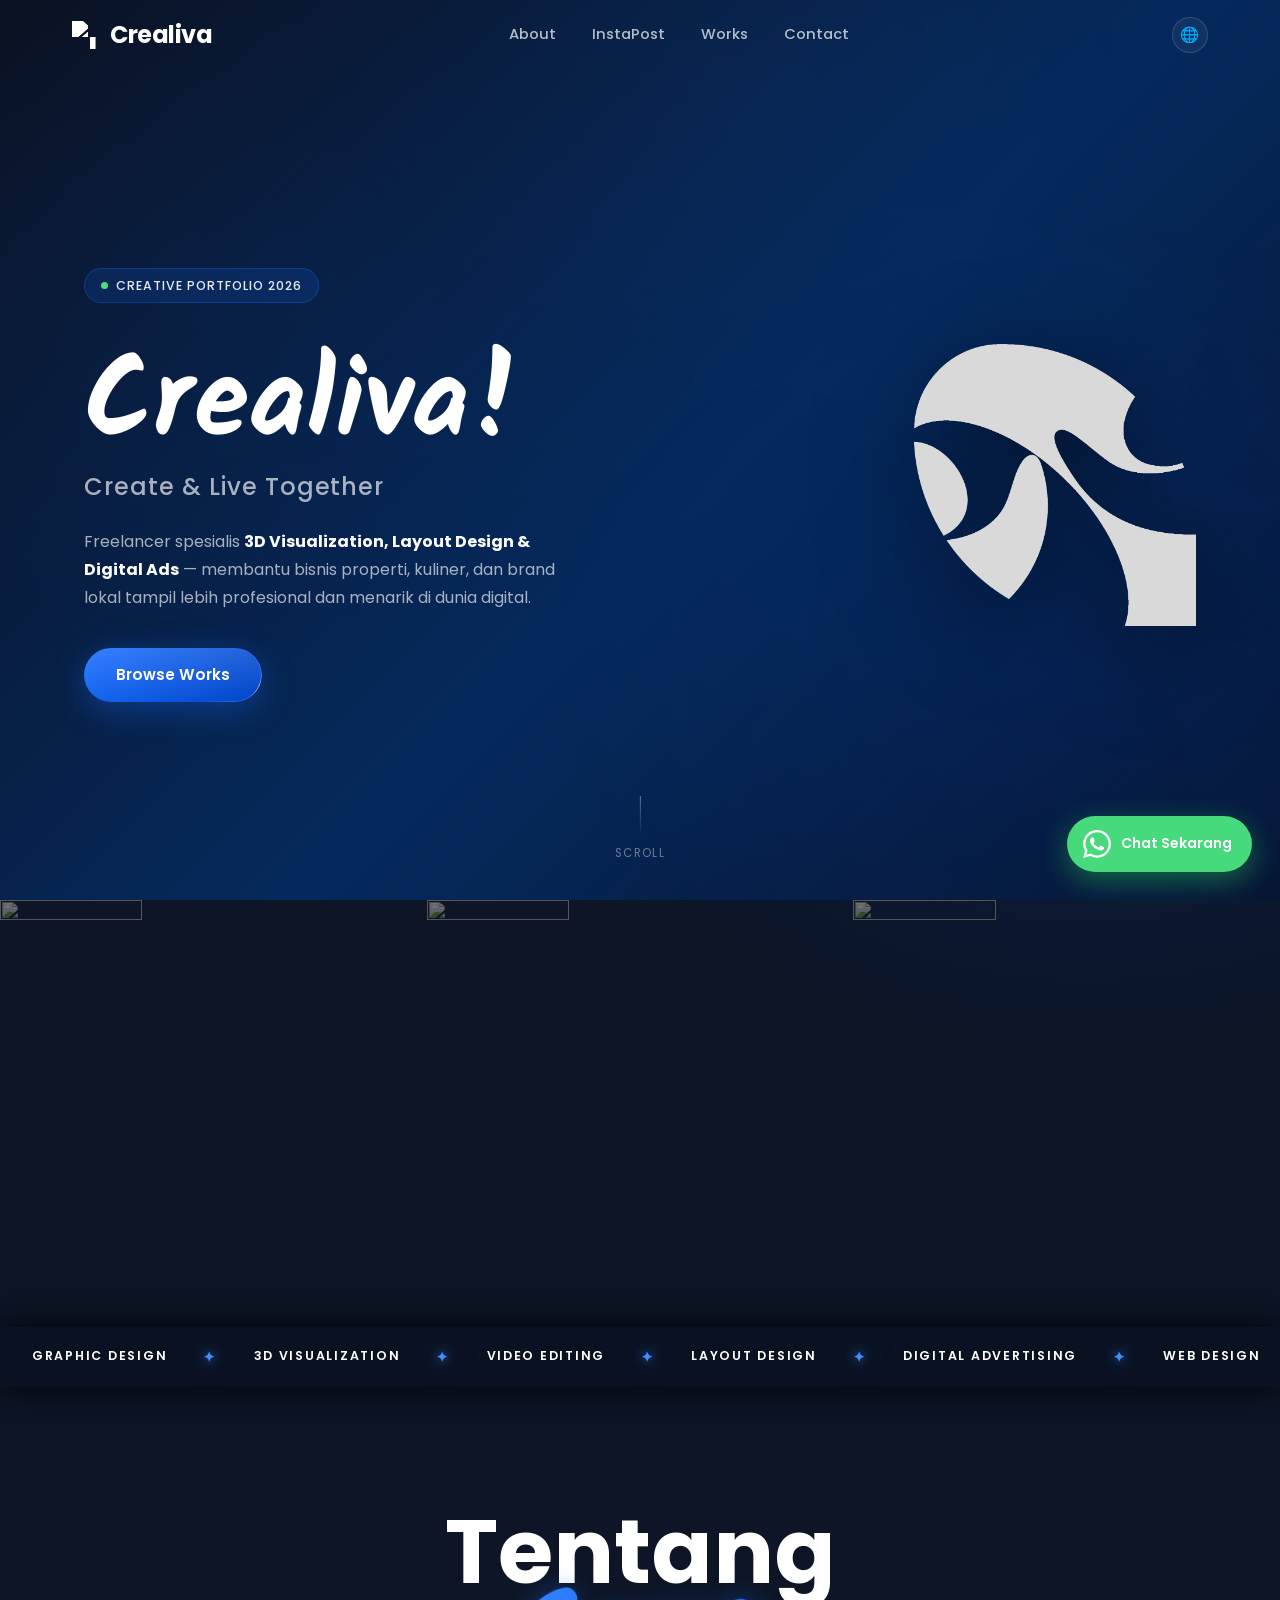
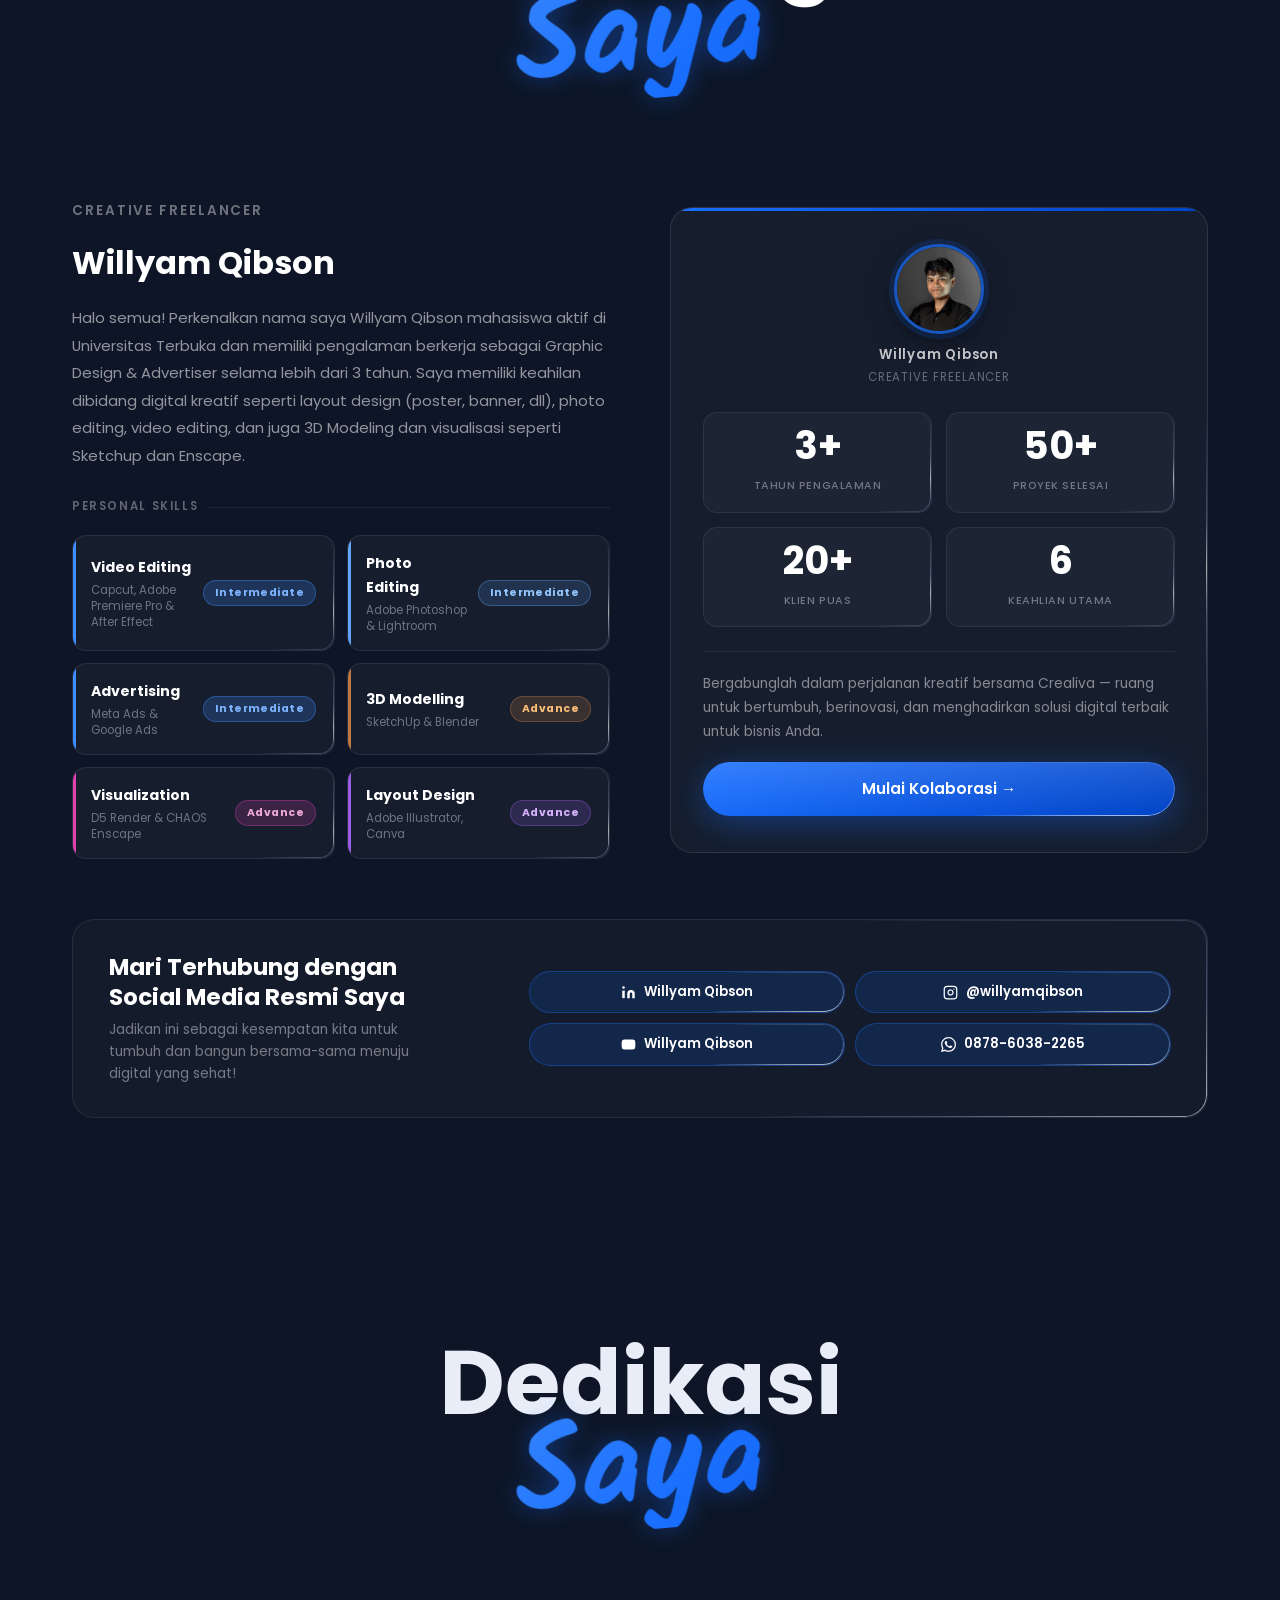
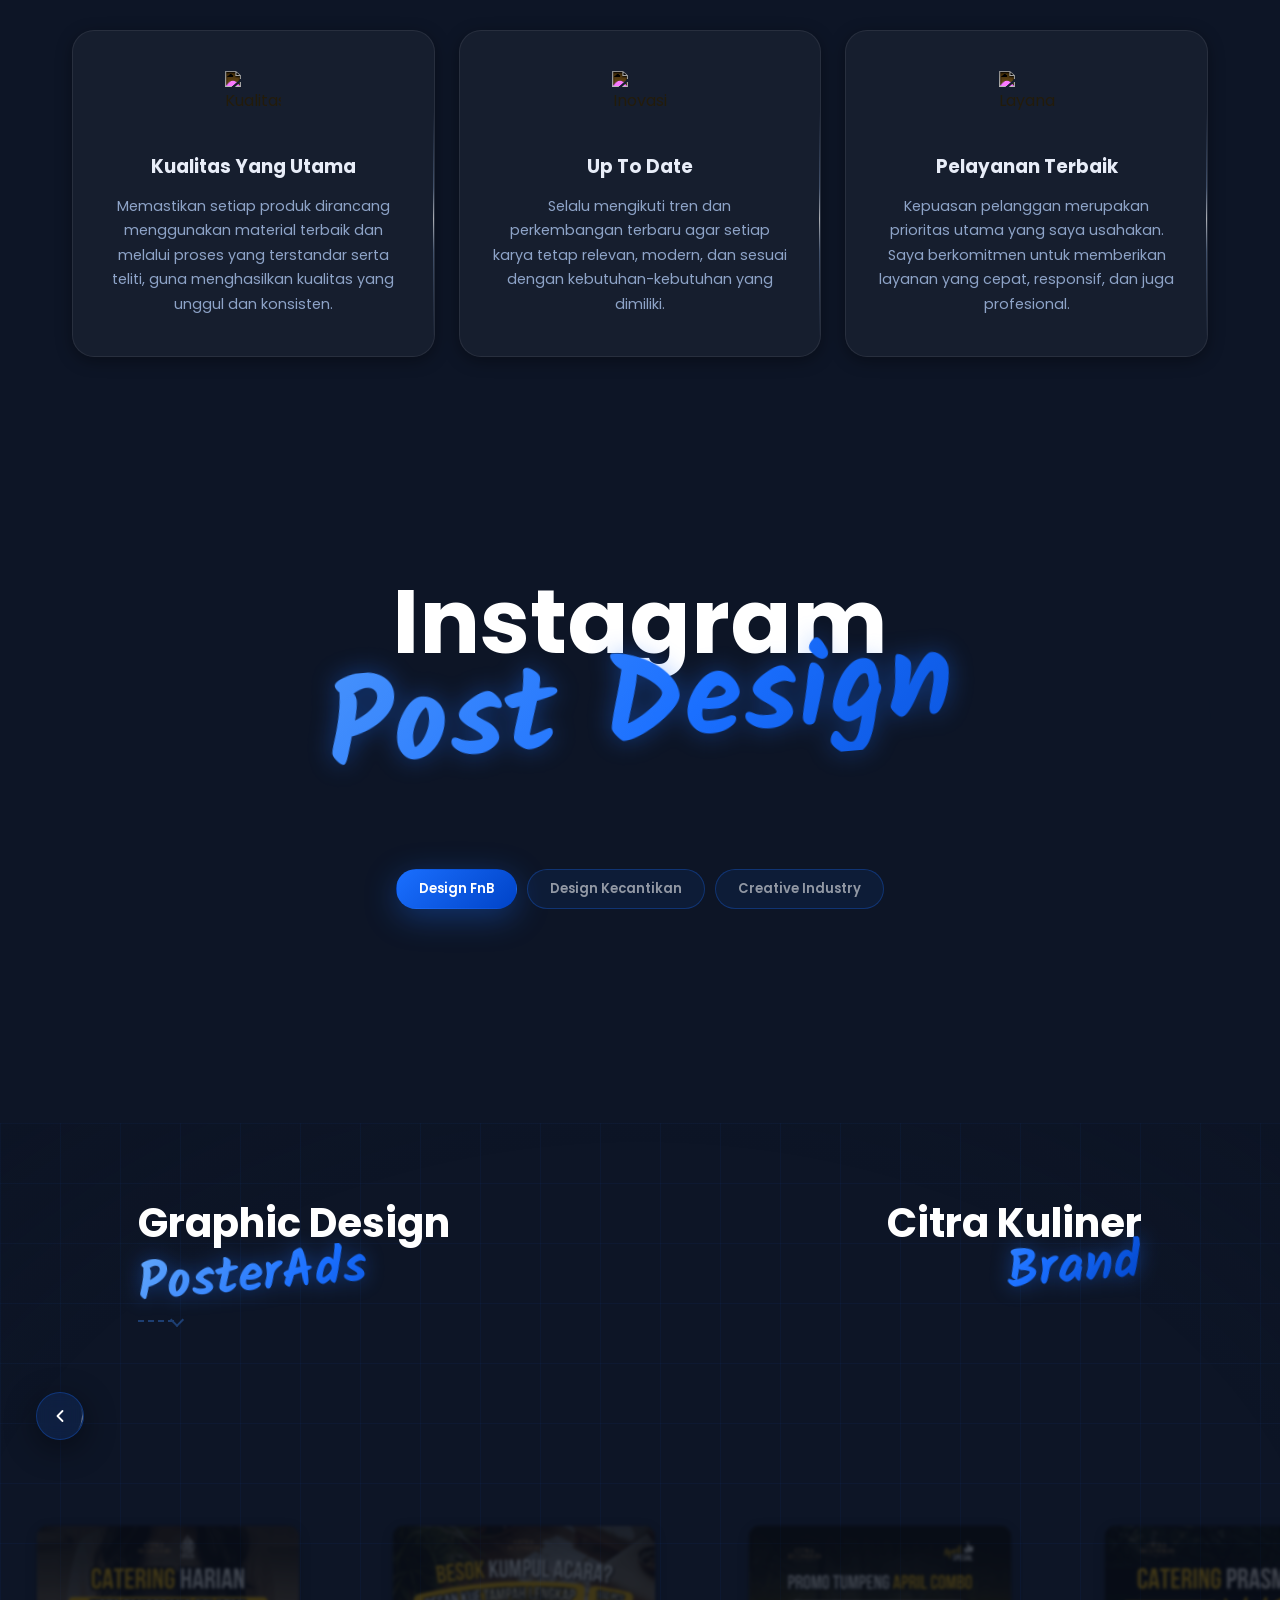
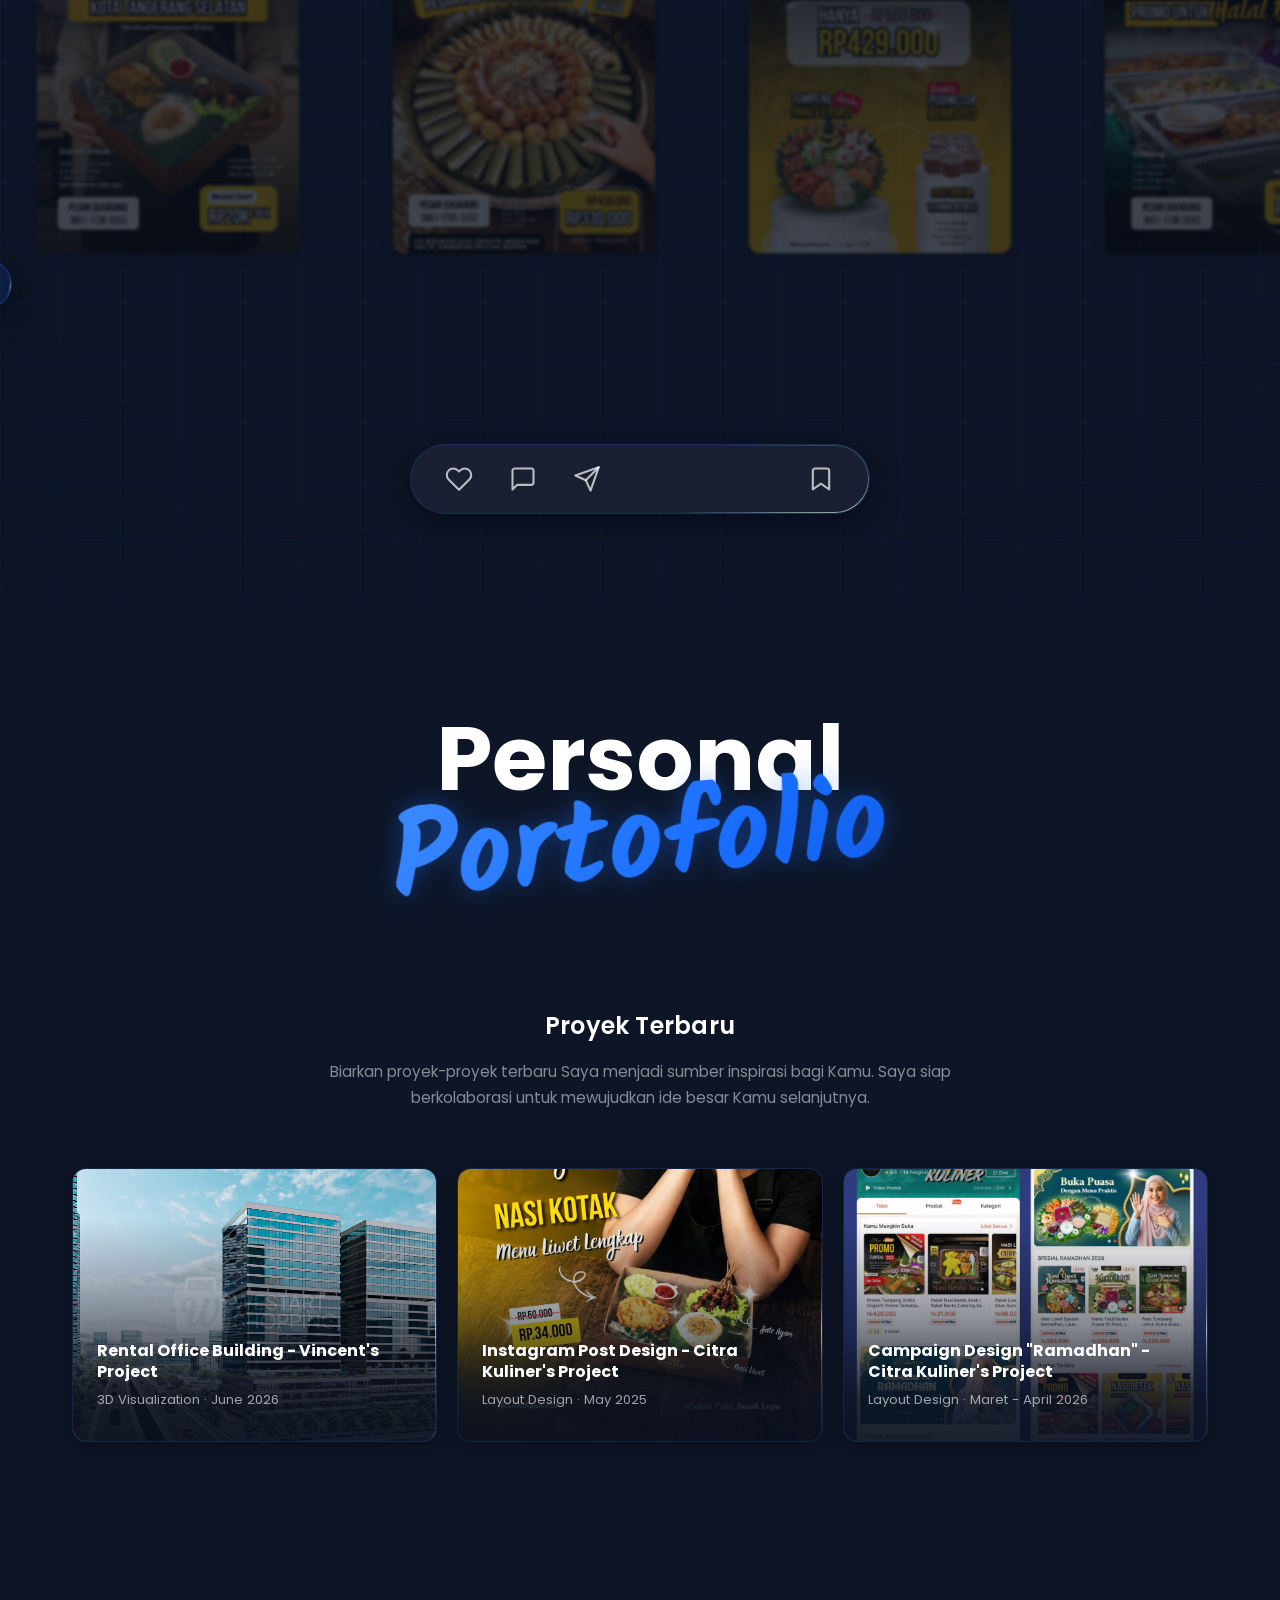
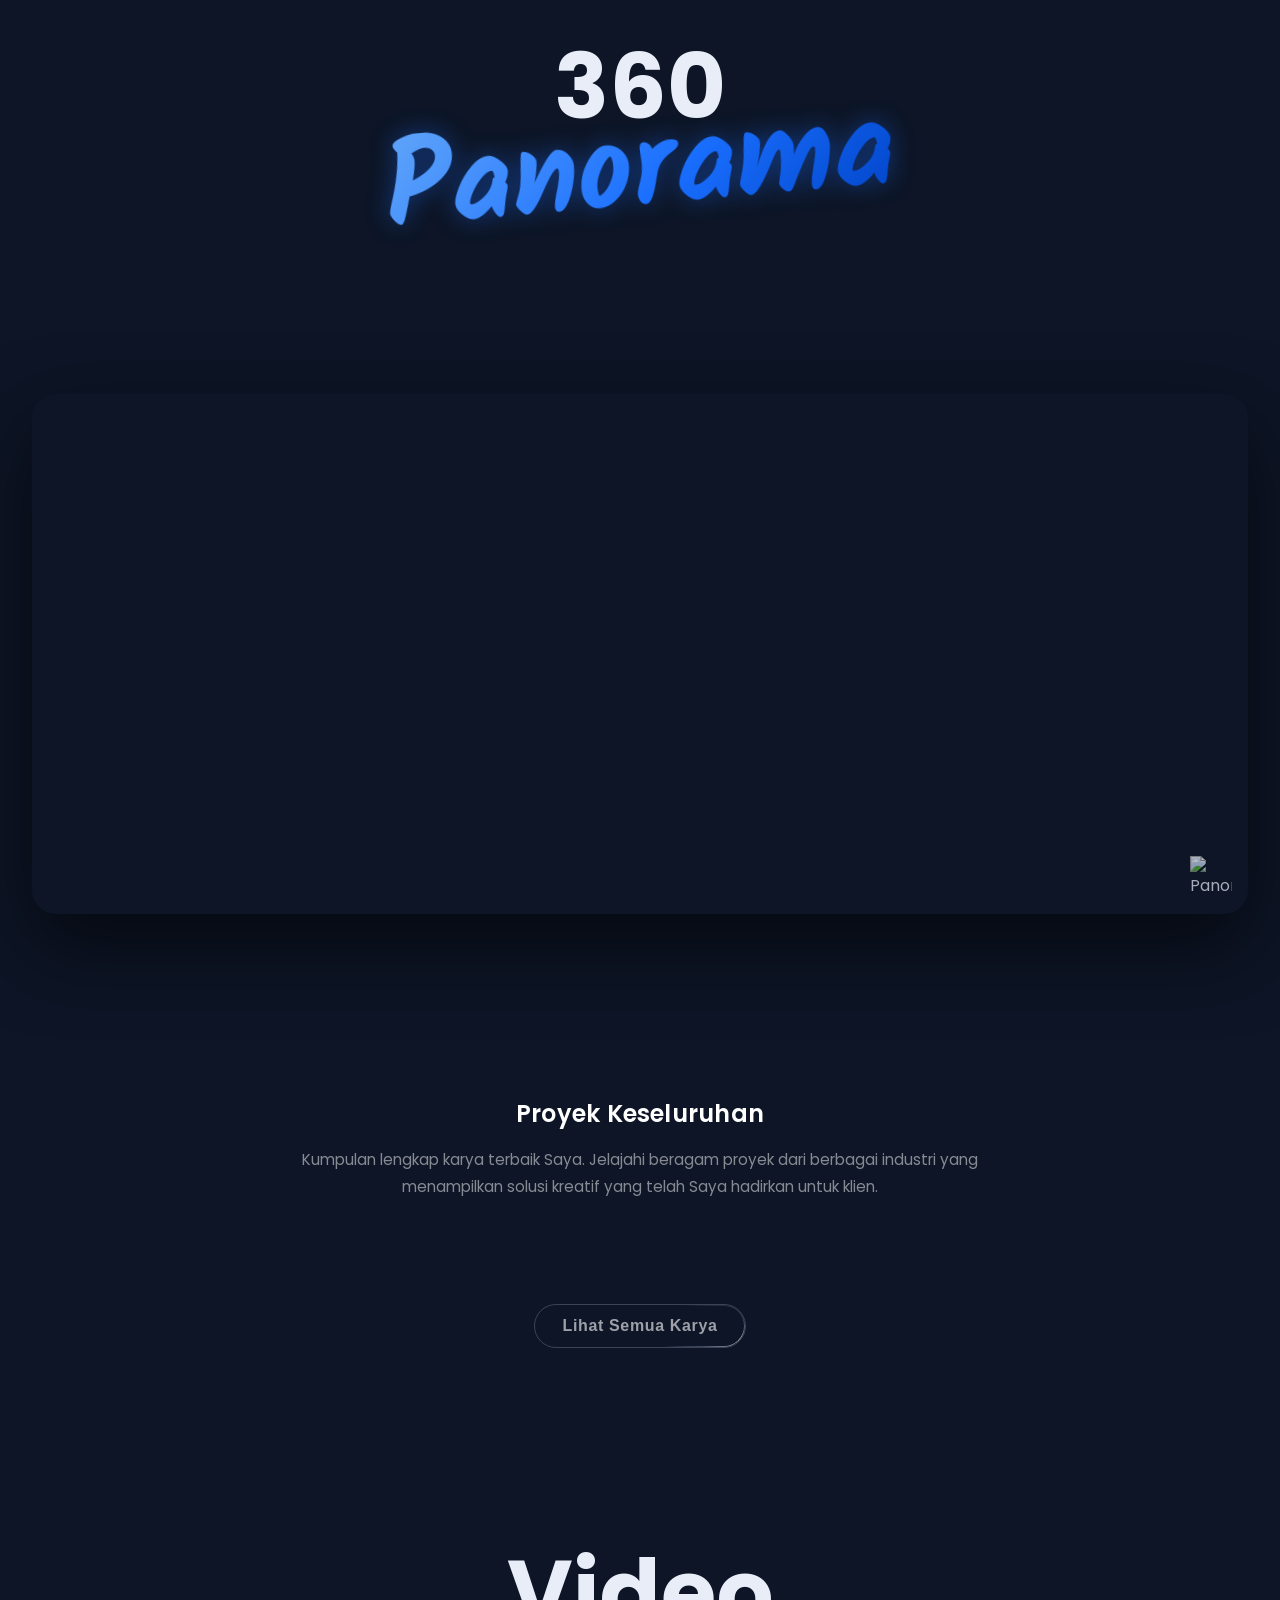
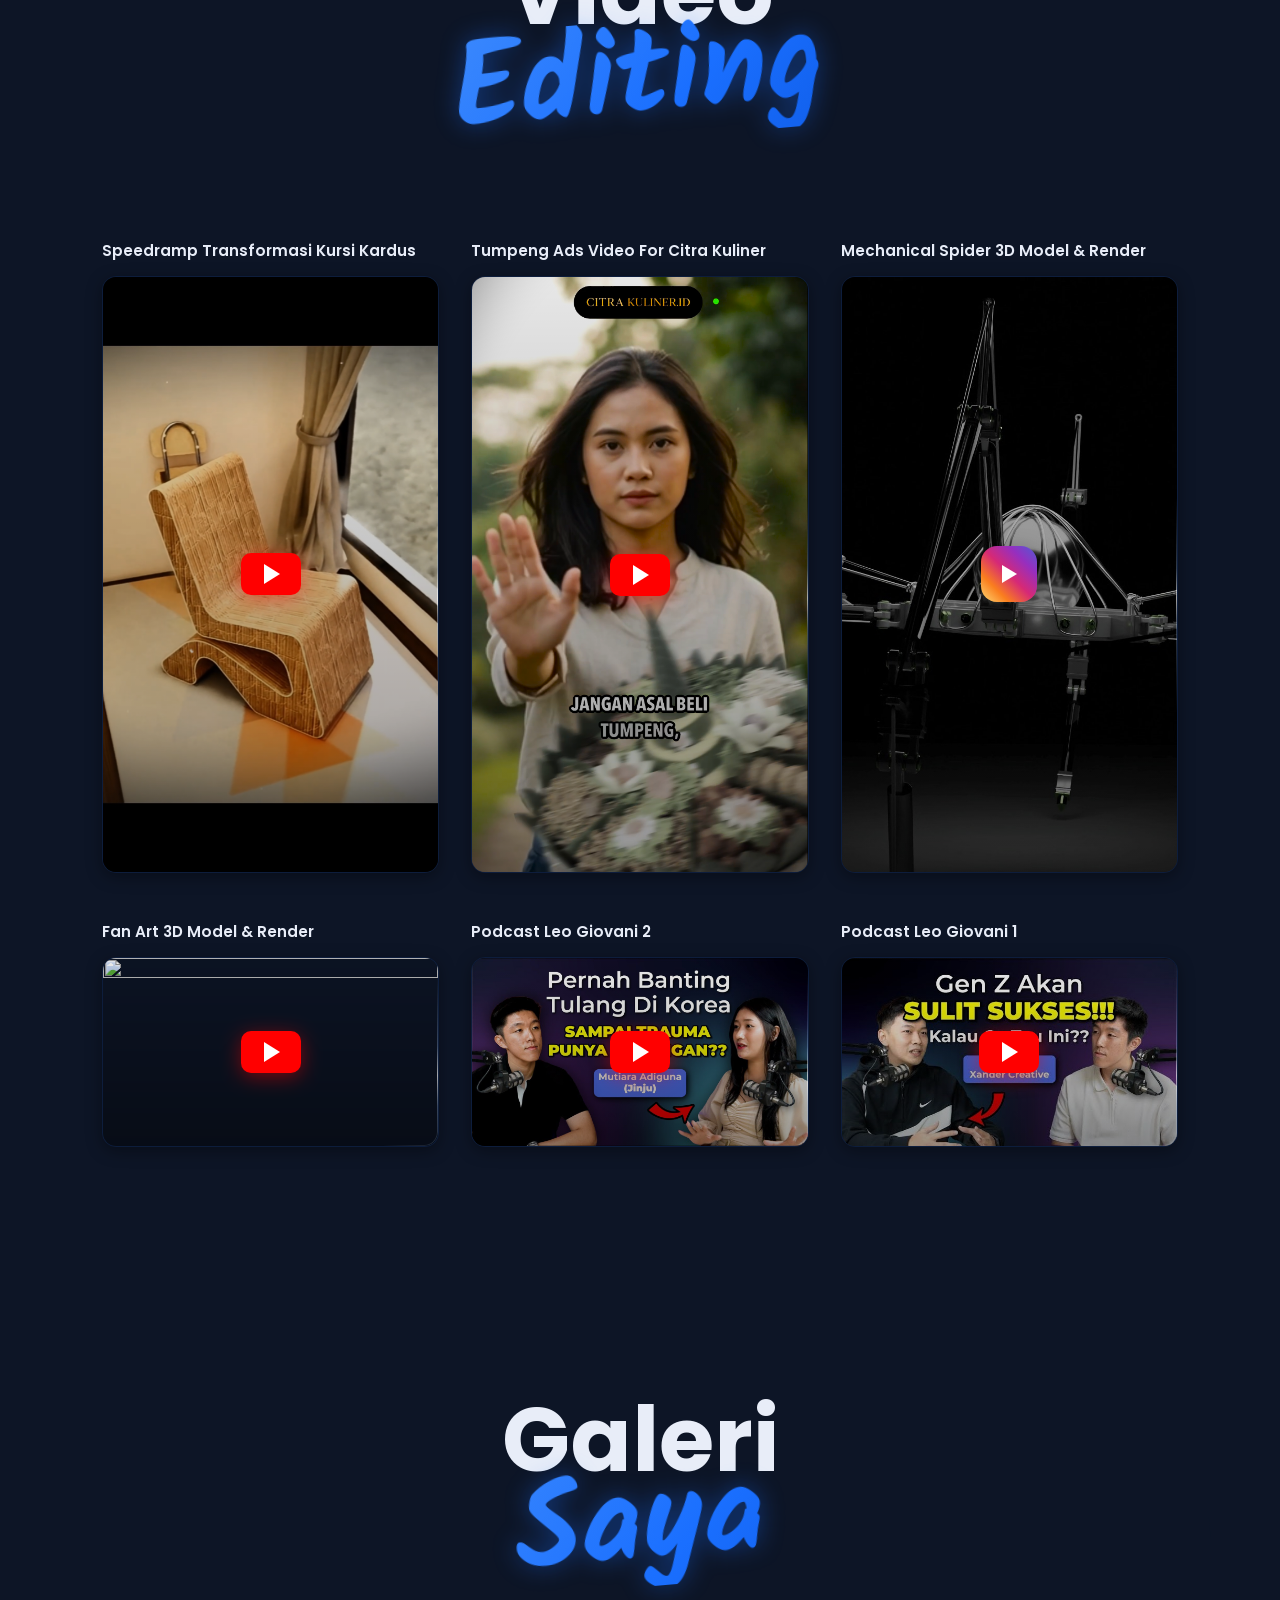
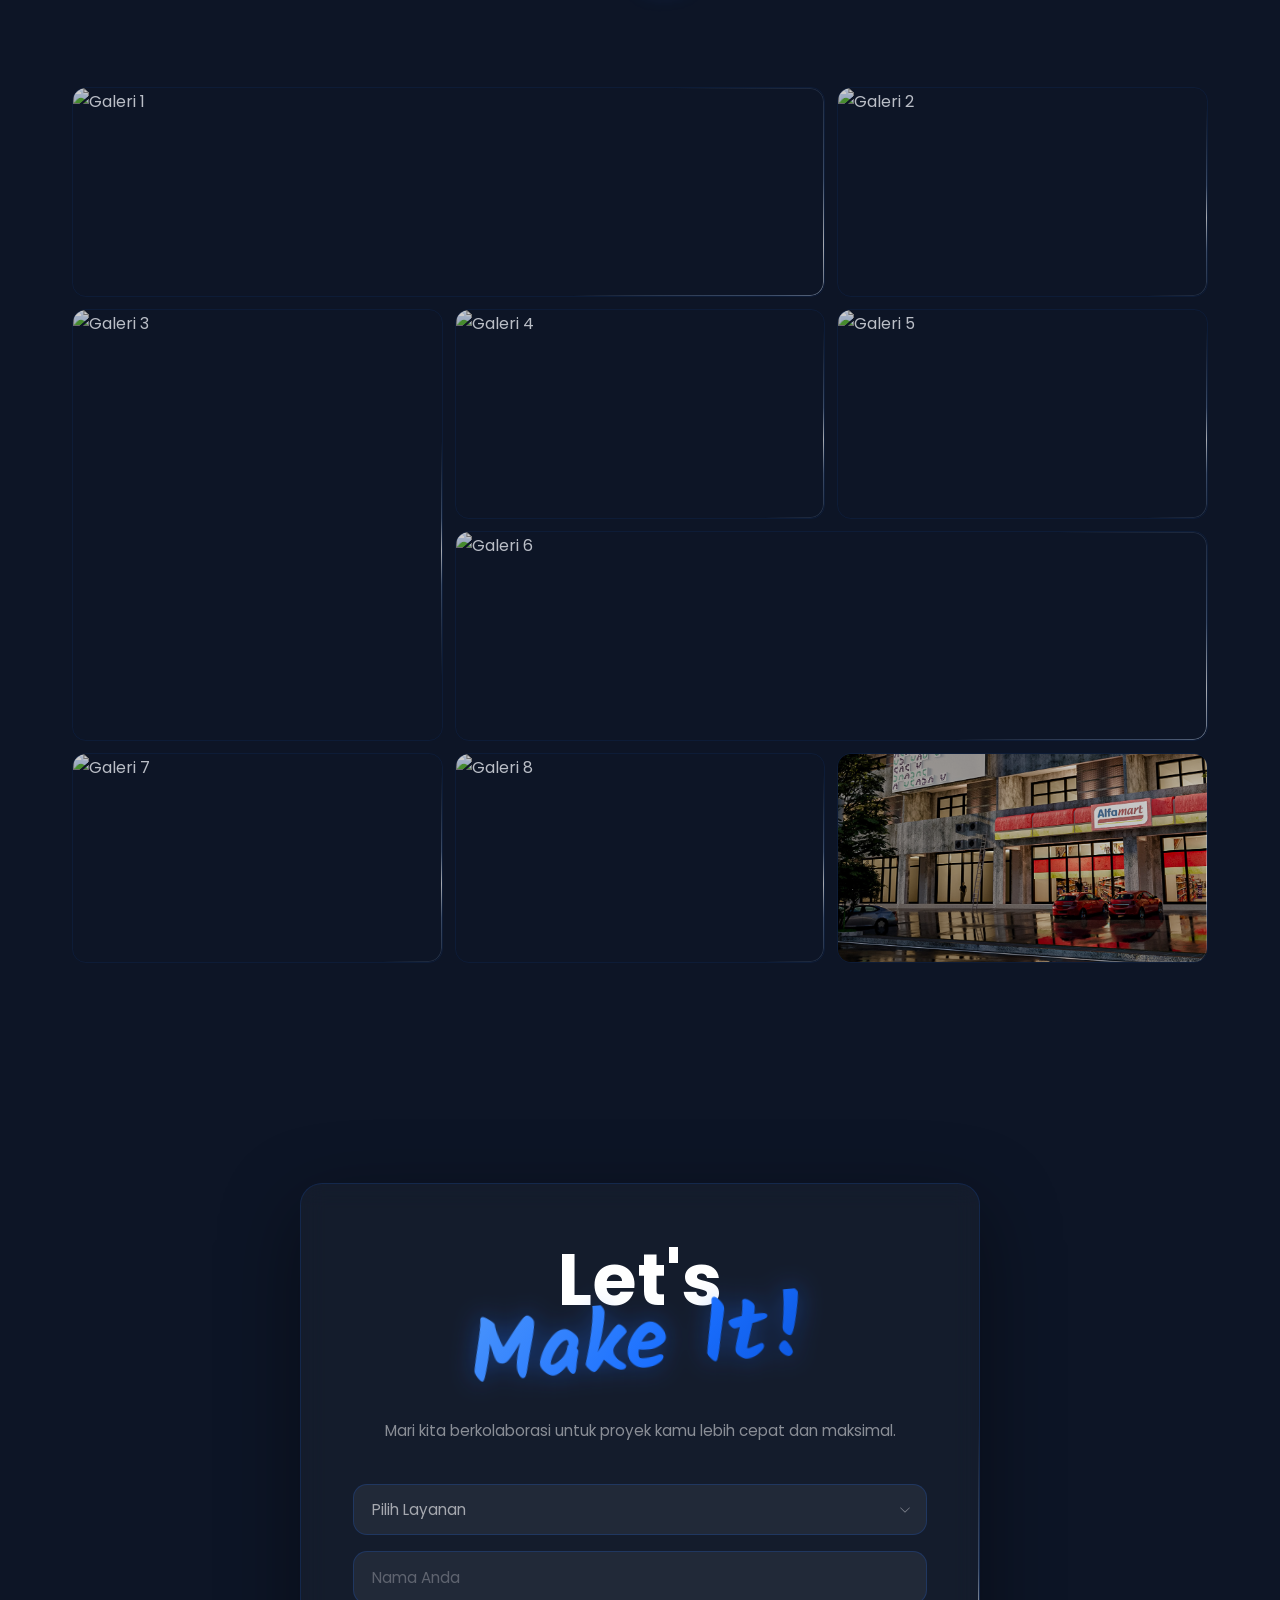
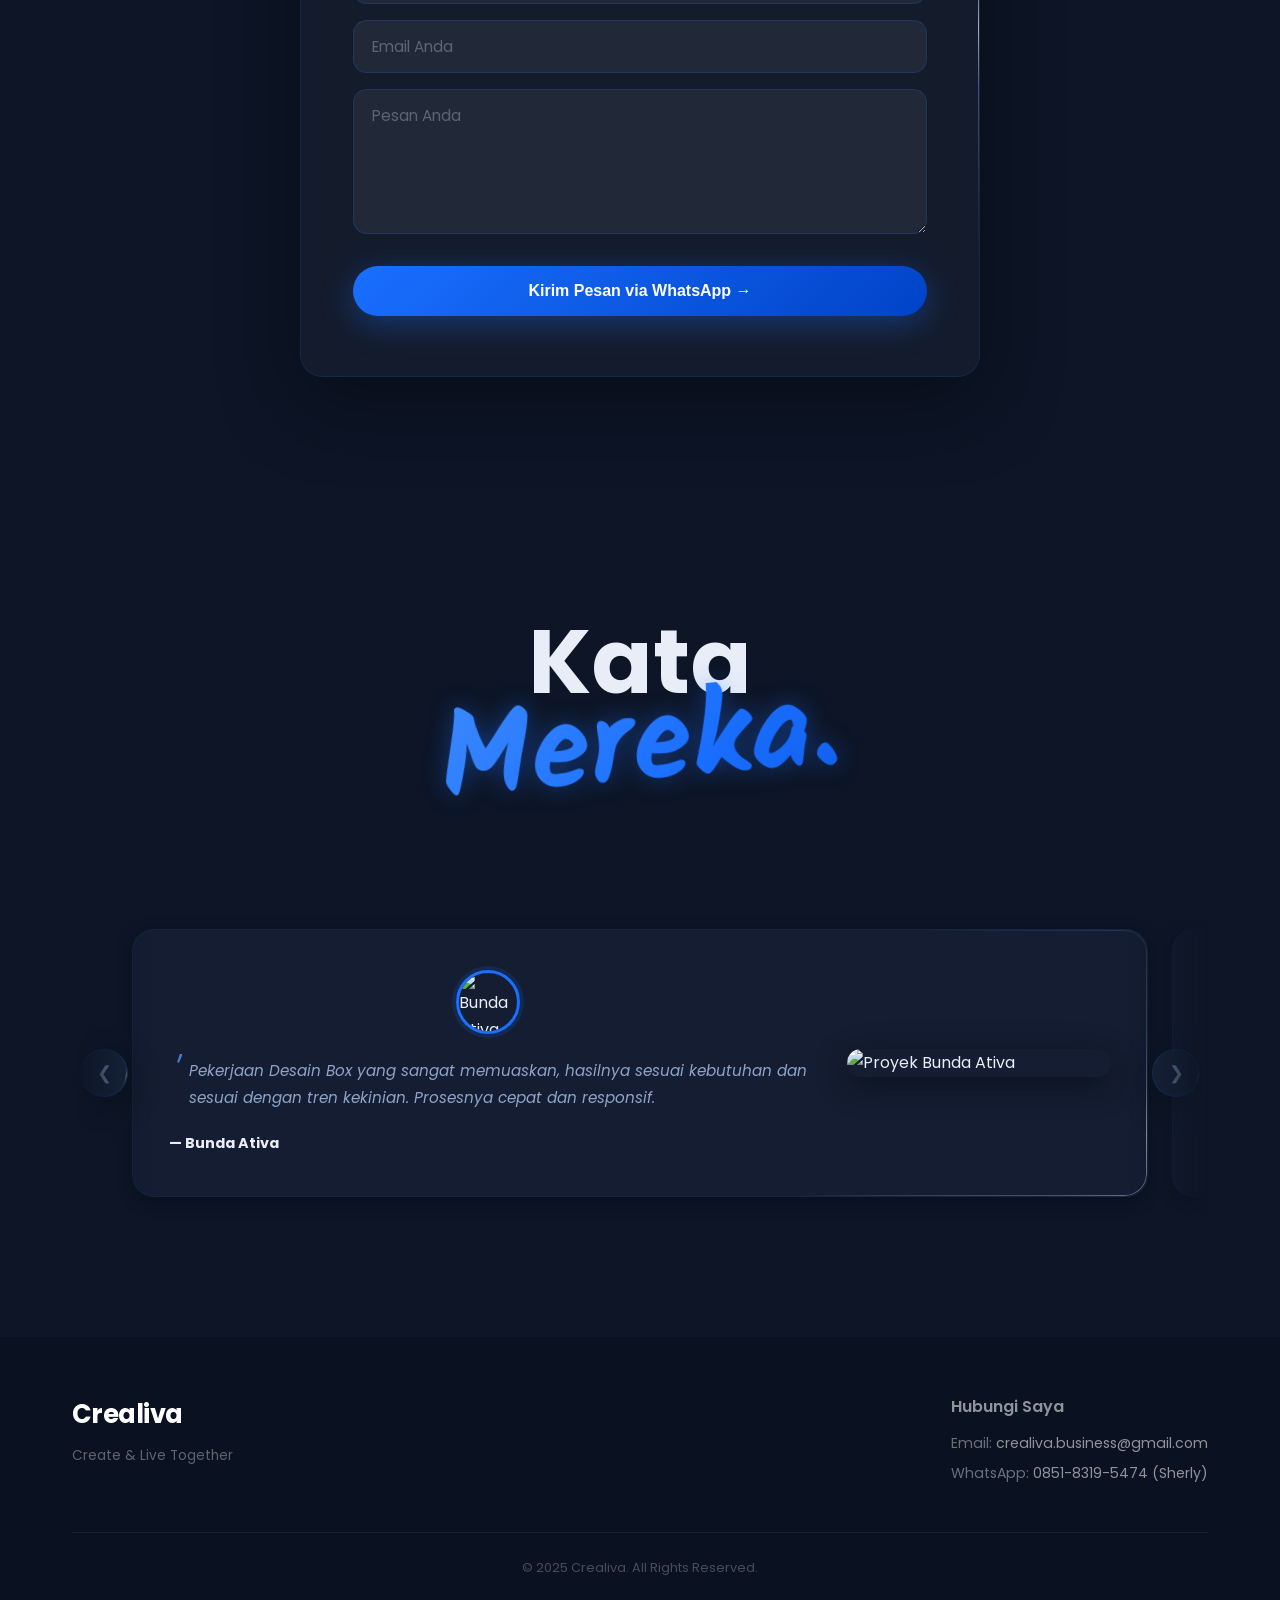
==== commit 14885d69: "Update index.html" ====
--- a/index.html
+++ b/index.html
@@ -1621,6 +1621,388 @@
 }
 .lang-flag { font-size: .9rem; line-height: 1; }
 
+
+/* ═══ LANG TOGGLE COMPACT ═══ */
+.lang-wrapper {
+  position: relative;
+  display: flex;
+  align-items: center;
+  margin-left: 8px;
+}
+
+.lang-icon-btn {
+  width: 32px; height: 32px;
+  border-radius: 50%;
+  background: rgba(26,111,255,.12);
+  border: 1px solid rgba(26,111,255,.25);
+  color: #fff; cursor: pointer;
+  display: flex; align-items: center; justify-content: center;
+  font-size: .85rem; line-height: 1;
+  transition: all .3s var(--ease);
+  flex-shrink: 0;
+}
+.lang-icon-btn:hover {
+  background: rgba(26,111,255,.28);
+  border-color: rgba(26,111,255,.5);
+  transform: scale(1.08);
+}
+
+.lang-toggle {
+  position: absolute;
+  right: 38px; top: 50%;
+  transform: translateY(-50%) scaleX(0);
+  transform-origin: right center;
+  opacity: 0;
+  pointer-events: none;
+  transition: transform .35s var(--ease), opacity .3s var(--ease);
+  white-space: nowrap;
+  margin-left: 0;
+}
+
+.lang-wrapper.open .lang-toggle {
+  transform: translateY(-50%) scaleX(1);
+  opacity: 1;
+  pointer-events: auto;
+}
+
+@media(max-width: 768px) {
+  .lang-wrapper { margin-left: 0; }
+  .lang-toggle {
+    right: auto;
+    left: 38px;
+    transform-origin: left center;
+    transform: translateY(-50%) scaleX(0);
+  }
+  .lang-wrapper.open .lang-toggle {
+    transform: translateY(-50%) scaleX(1);
+  }
+}
+
+/* ═══ LANG MOBILE HEADER LAYOUT — FINAL ═══ */
+@media(max-width: 768px) {
+  .header .container {
+    display: flex !important;
+    flex-direction: row !important;
+    flex-wrap: wrap !important;
+    align-items: center !important;
+    justify-content: center !important;
+    position: relative !important;
+    padding: 14px 20px !important;
+    height: auto !important;
+  }
+
+  .logo {
+    position: absolute !important;
+    left: 50% !important;
+    transform: translateX(-50%) !important;
+    flex: unset !important;
+    white-space: nowrap !important;
+    pointer-events: auto !important;
+    z-index: 1 !important;
+  }
+
+  .lang-wrapper {
+    position: absolute !important;
+    right: 20px !important;
+    top: 50% !important;
+    transform: translateY(-50%) !important;
+    display: flex !important;
+    flex-direction: row !important;
+    align-items: center !important;
+    gap: 6px !important;
+    z-index: 10 !important;
+    margin: 0 !important;
+  }
+
+  /* Toggle tersembunyi, expand ke KIRI */
+  .lang-toggle {
+    position: static !important;
+    transform: none !important;
+    transform-origin: right center !important;
+    opacity: 0 !important;
+    max-width: 0 !important;
+    overflow: hidden !important;
+    padding: 6px 0 !important;
+    pointer-events: none !important;
+    transition: max-width .35s var(--ease),
+                opacity .3s var(--ease),
+                padding .35s var(--ease) !important;
+    white-space: nowrap !important;
+    margin: 0 !important;
+  }
+
+  .lang-wrapper.open .lang-toggle {
+    opacity: 1 !important;
+    max-width: 100px !important;
+    padding: 6px 14px !important;
+    pointer-events: auto !important;
+  }
+
+  .nav {
+    flex-basis: 100% !important;
+    width: 100% !important;
+    margin-top: 10px !important;
+    order: 10 !important;
+  }
+
+  .nav ul {
+    width: 100% !important;
+    justify-content: center !important;
+  }
+}
+
+
+/* ═══ FIX: geser logo ke kiri saat toggle bahasa (mobile) dibuka ═══ */
+@media(max-width:768px){
+  .logo {
+    transition: transform .35s var(--ease) !important;
+  }
+  .logo.lang-open {
+    transform: translateX(calc(-50% - 36px)) !important;
+  }
+}
+
+/* ═══ FIX: posisi & tampilan tombol bahasa versi desktop ═══ */
+@media(min-width:769px){
+  .header .container { gap: 24px; }
+  .nav { order: 1; }
+  .lang-wrapper { order: 2; margin-left: 12px; }
+
+  .lang-icon-btn {
+    width: 36px; height: 36px;
+    font-size: .95rem;
+    background: rgba(255,255,255,.05);
+    border: 1px solid rgba(255,255,255,.14);
+  }
+  .lang-icon-btn:hover {
+    background: rgba(26,111,255,.22);
+    border-color: rgba(61,142,255,.55);
+    box-shadow: 0 6px 18px rgba(26,111,255,.3);
+  }
+
+  .lang-toggle {
+    background: rgba(22,32,53,.9);
+    border: 1px solid rgba(61,142,255,.3);
+    box-shadow: 0 10px 28px rgba(0,0,0,.4);
+    backdrop-filter: blur(10px);
+    -webkit-backdrop-filter: blur(10px);
+  }
+  .lang-toggle:hover {
+    background: rgba(26,111,255,.25);
+    border-color: rgba(61,142,255,.6);
+  }
+}
+
+
+
+/* ═══ FIX: header stacked layout diperluas ke tablet (769px–1024px) agar tidak tabrakan ═══ */
+@media(min-width:769px) and (max-width:1024px){
+  .header .container {
+    display:flex !important;
+    flex-direction:row !important;
+    flex-wrap:wrap !important;
+    align-items:center !important;
+    justify-content:center !important;
+    position:relative !important;
+    padding:16px 20px !important;
+    height:auto !important;
+  }
+
+  .logo {
+    position:absolute !important;
+    left:50% !important;
+    transform:translateX(-50%) !important;
+    flex:unset !important;
+    white-space:nowrap !important;
+    z-index:1 !important;
+    transition: transform .35s var(--ease) !important;
+  }
+
+  .logo.lang-open {
+    transform: translateX(calc(-50% - 36px)) !important;
+  }
+
+  .lang-wrapper {
+    position:absolute !important;
+    right:20px !important;
+    top:50% !important;
+    transform:translateY(-50%) !important;
+    margin:0 !important;
+    order:initial !important;
+  }
+
+  .nav {
+    flex-basis:100% !important;
+    width:100% !important;
+    margin-top:12px !important;
+    order:10 !important;
+  }
+
+  .nav ul {
+    width:100% !important;
+    justify-content:center !important;
+    gap:6px !important;
+  }
+}
+
+
+
+/* ═══ FIX FINAL: lang-toggle jadi in-flow, tidak overlap nav di lebar berapapun ═══ */
+.lang-toggle {
+  position: static !important;
+  transform: none !important;
+  opacity: 0 !important;
+  max-width: 0 !important;
+  overflow: hidden !important;
+  padding: 6px 0 !important;
+  margin: 0 !important;
+  pointer-events: none !important;
+  white-space: nowrap !important;
+  transition: max-width .35s var(--ease), opacity .3s var(--ease), padding .35s var(--ease) !important;
+}
+
+.lang-wrapper.open .lang-toggle {
+  opacity: 1 !important;
+  max-width: 120px !important;
+  padding: 6px 14px !important;
+  pointer-events: auto !important;
+}
+
+.lang-wrapper {
+  display: flex !important;
+  align-items: center !important;
+  gap: 8px !important;
+}
+
+/* Jaring pengaman: kalau ruang tetap kurang di lebar tertentu, header boleh wrap
+   daripada elemen-elemennya numpuk satu sama lain */
+.header .container {
+  flex-wrap: wrap !important;
+  row-gap: 10px !important;
+}
+
+/* ═══ FIX DEFINITIF: header stacked di SEMUA ukuran layar, lang-toggle solid ═══ */
+.header .container {
+  display: flex !important;
+  flex-direction: row !important;
+  flex-wrap: wrap !important;
+  align-items: center !important;
+  justify-content: center !important;
+  position: relative !important;
+  height: auto !important;
+  min-height: 70px !important;
+  padding: 14px 24px !important;
+}
+
+.logo {
+  position: absolute !important;
+  left: 50% !important;
+  top: 14px !important;
+  transform: translateX(-50%) !important;
+  flex: unset !important;
+  white-space: nowrap !important;
+  z-index: 2 !important;
+  transition: transform .35s var(--ease) !important;
+}
+.logo.lang-open {
+  transform: translateX(calc(-50% - 42px)) !important;
+}
+
+.lang-wrapper {
+  position: absolute !important;
+  right: 20px !important;
+  top: 14px !important;
+  transform: none !important;
+  display: flex !important;
+  align-items: center !important;
+  gap: 8px !important;
+  z-index: 10 !important;
+  margin: 0 !important;
+}
+
+.lang-toggle {
+  position: static !important;
+  transform: none !important;
+  opacity: 0 !important;
+  max-width: 0 !important;
+  overflow: hidden !important;
+  padding: 6px 0 !important;
+  margin: 0 !important;
+  pointer-events: none !important;
+  white-space: nowrap !important;
+  background: rgba(11,17,32,.97) !important;   /* ← solid, tidak transparan lagi */
+  border: 1px solid rgba(61,142,255,.4) !important;
+  box-shadow: 0 8px 24px rgba(0,0,0,.5) !important;
+  transition: max-width .35s var(--ease), opacity .3s var(--ease), padding .35s var(--ease) !important;
+}
+.lang-wrapper.open .lang-toggle {
+  opacity: 1 !important;
+  max-width: 110px !important;
+  padding: 6px 14px !important;
+  pointer-events: auto !important;
+}
+
+.nav {
+  flex-basis: 100% !important;
+  width: 100% !important;
+  margin-top: 52px !important;
+  order: 10 !important;
+}
+.nav ul {
+  width: 100% !important;
+  justify-content: center !important;
+  flex-wrap: wrap !important;
+  row-gap: 6px !important;
+}
+
+/* ═══ FIX: kembalikan layout desktop (logo, nav, lang-toggle sejajar satu baris) ═══ */
+@media(min-width:769px){
+  .header .container {
+    display: flex !important;
+    flex-direction: row !important;
+    flex-wrap: nowrap !important;
+    justify-content: space-between !important;
+    align-items: center !important;
+    height: 70px !important;
+    min-height: 70px !important;
+    padding: 0 32px !important;
+  }
+
+  .logo {
+    position: static !important;
+    top: auto !important;
+    left: auto !important;
+    transform: none !important;
+    z-index: auto !important;
+    order: 0 !important;
+  }
+  .logo.lang-open {
+    transform: none !important;
+  }
+
+  .nav {
+    flex-basis: auto !important;
+    width: auto !important;
+    margin-top: 0 !important;
+    order: 1 !important;
+  }
+  .nav ul {
+    width: auto !important;
+    justify-content: flex-start !important;
+    flex-wrap: nowrap !important;
+    row-gap: 0 !important;
+  }
+
+  .lang-wrapper {
+    position: static !important;
+    top: auto !important;
+    right: auto !important;
+    transform: none !important;
+    margin-left: 16px !important;
+    order: 2 !important;
+  }
+}
+
 </style>
 </head>
 <body>
@@ -1635,6 +2017,13 @@
       <img src="personcv.png" alt="Ikon Crealiva">
       <a href="index.html">Crealiva</a>
     </h1>
+    <div class="lang-wrapper" id="langWrapper">
+  <button class="lang-toggle" id="langToggle" aria-label="Switch Language">
+    <span class="lang-flag">🇮🇩</span>
+    <span id="langText">ID</span>
+  </button>
+  <button class="lang-icon-btn" id="langIconBtn" aria-label="Language">🌐</button>
+</div>
     <nav class="nav" aria-label="Navigasi utama">
       <ul>
         <li><a href="#tentang-saya">About</a></li>
@@ -1643,10 +2032,6 @@
         <li><a href="#contact-section2">Contact</a></li>
       </ul>
     </nav>
-    <button class="lang-toggle" id="langToggle" aria-label="Switch Language">
-      <span class="lang-flag">🇮🇩</span>
-      <span id="langText">ID</span>
-    </button>
   </div>
 </header>
 
@@ -2800,7 +3185,32 @@
   });
 })();
 
-
+/* ─── LANG ICON TOGGLE ─── */
+(function(){
+  var wrapper = document.getElementById('langWrapper');
+  var iconBtn = document.getElementById('langIconBtn');
+  var logo    = document.querySelector('.logo');
+  if(!wrapper || !iconBtn) return;
+
+  iconBtn.addEventListener('click', function(e){
+    e.stopPropagation();
+    var isOpen = wrapper.classList.toggle('open');
+    if(logo) logo.classList.toggle('lang-open', isOpen);
+  });
+
+  document.addEventListener('click', function(){
+    wrapper.classList.remove('open');
+    if(logo) logo.classList.remove('lang-open');
+  });
+
+  document.getElementById('langToggle').addEventListener('click', function(e){
+    e.stopPropagation();
+    setTimeout(function(){
+      wrapper.classList.remove('open');
+      if(logo) logo.classList.remove('lang-open');
+    }, 300);
+  });
+})();
 
 </script>
 
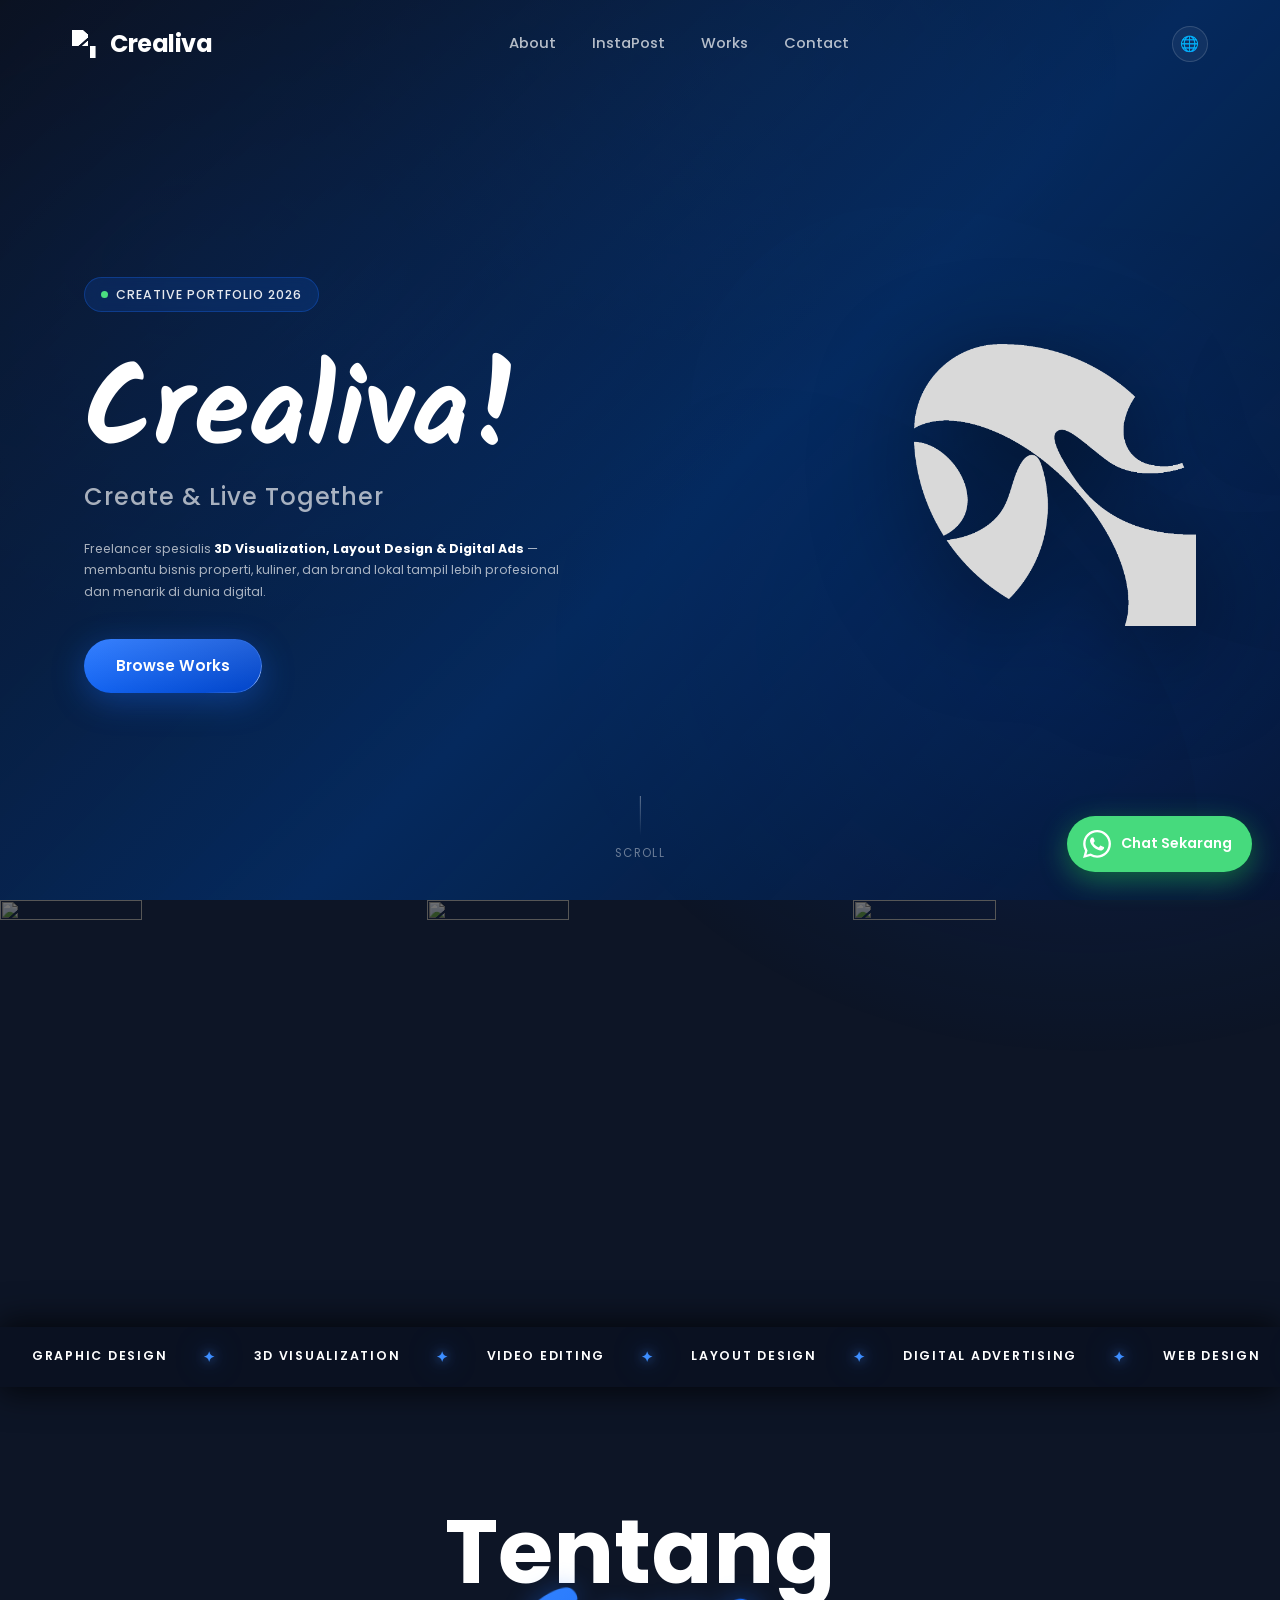
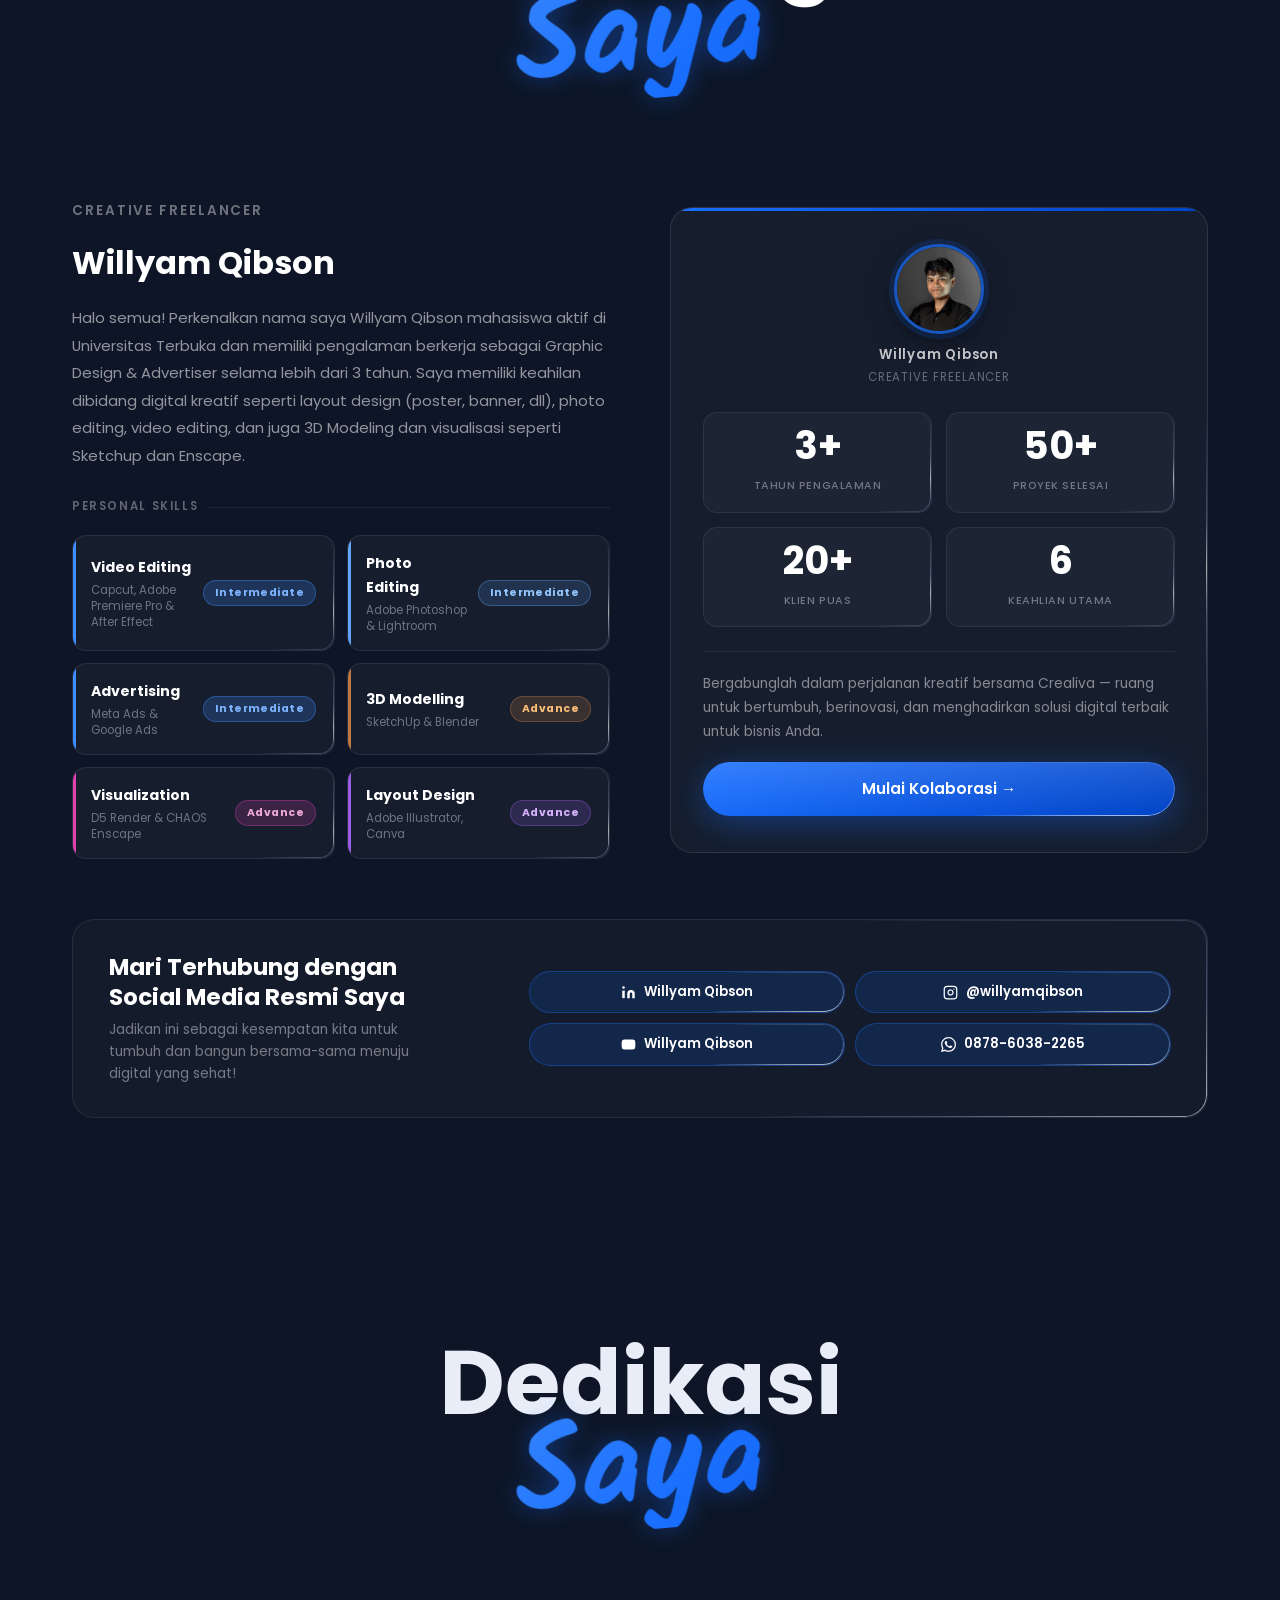
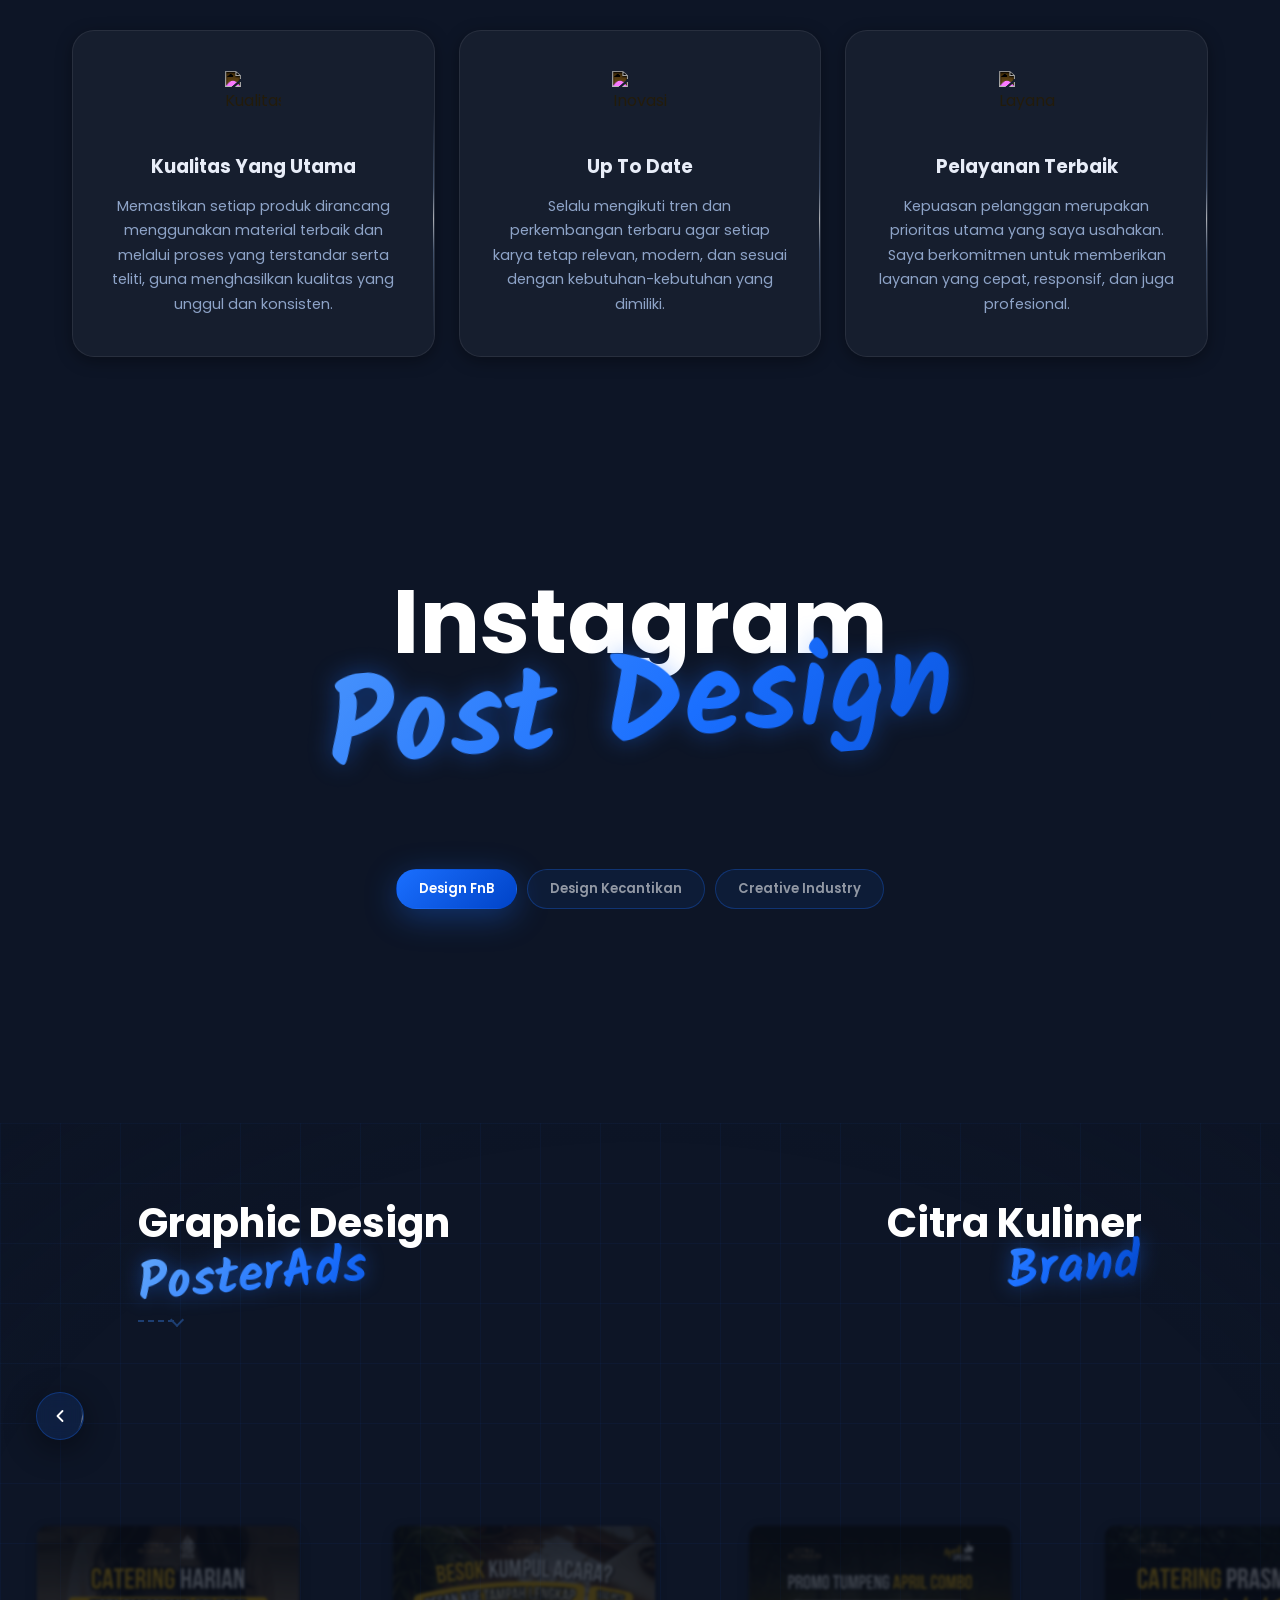
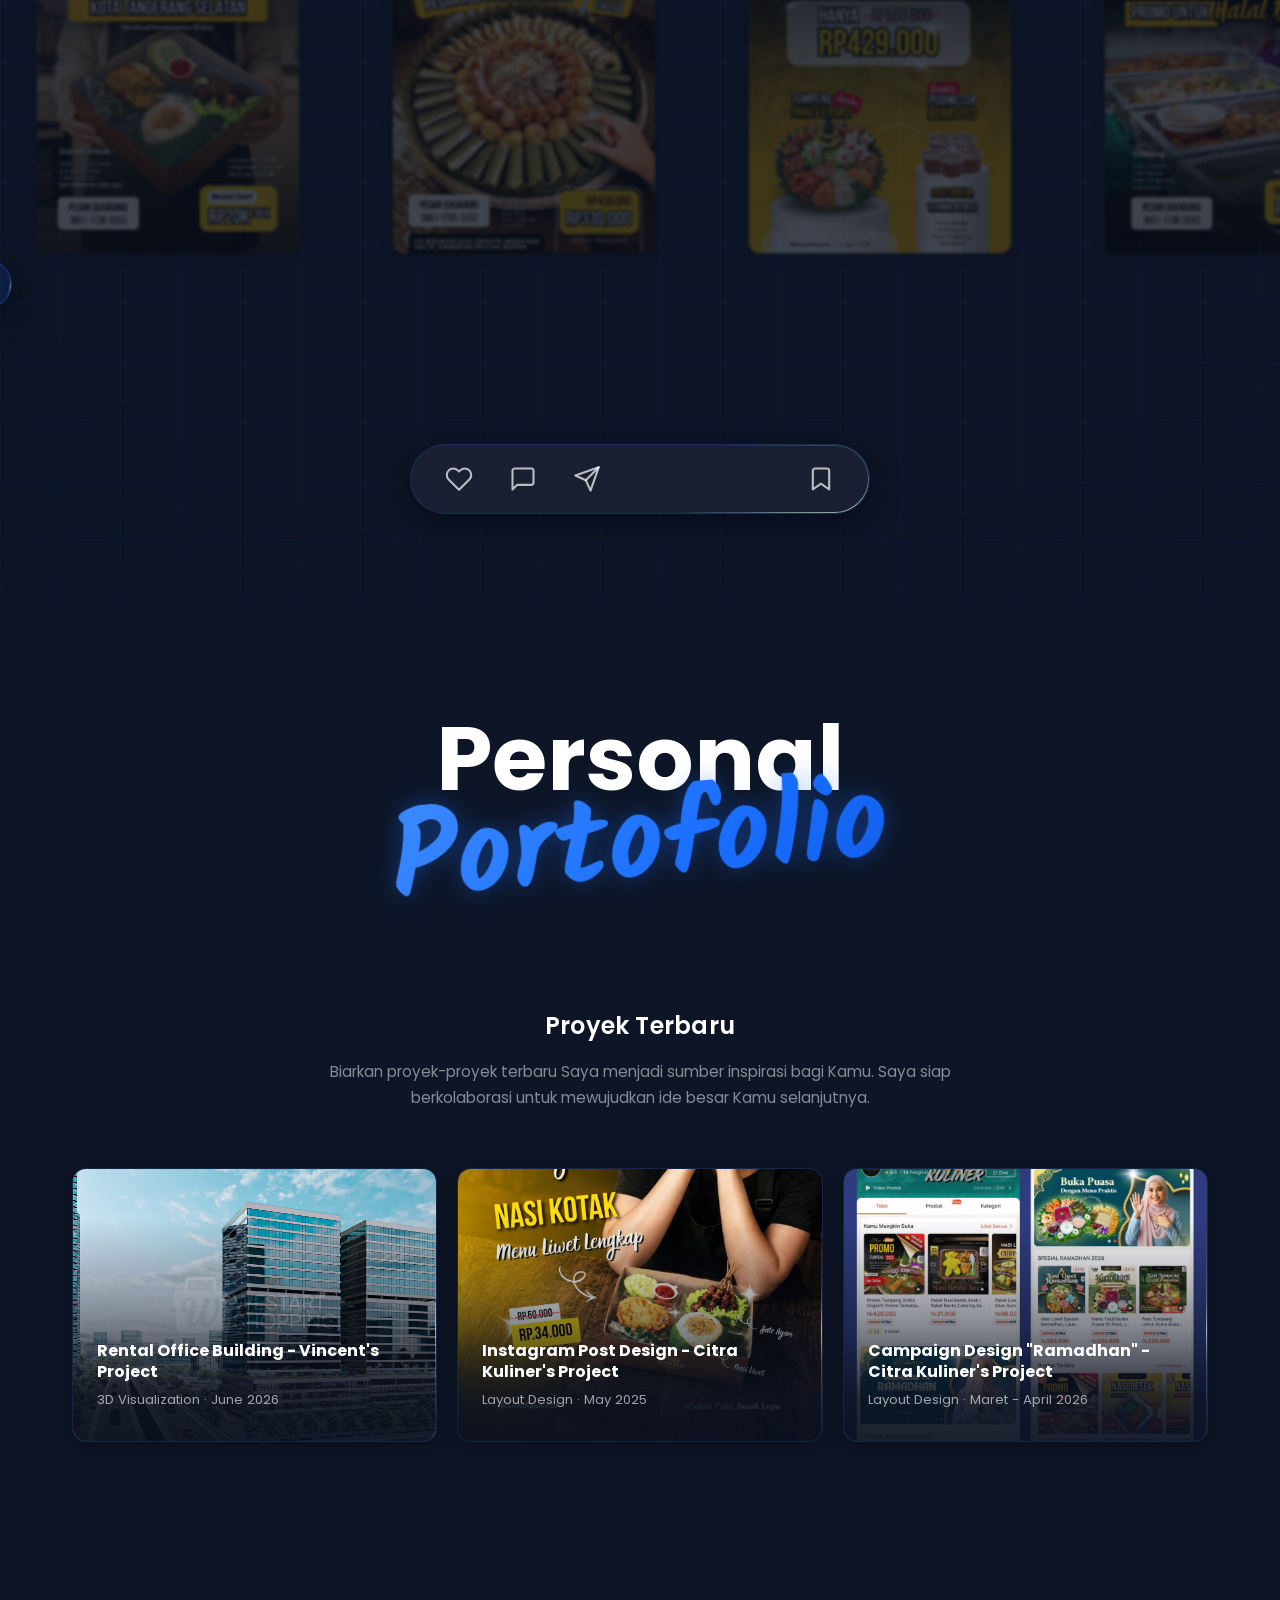
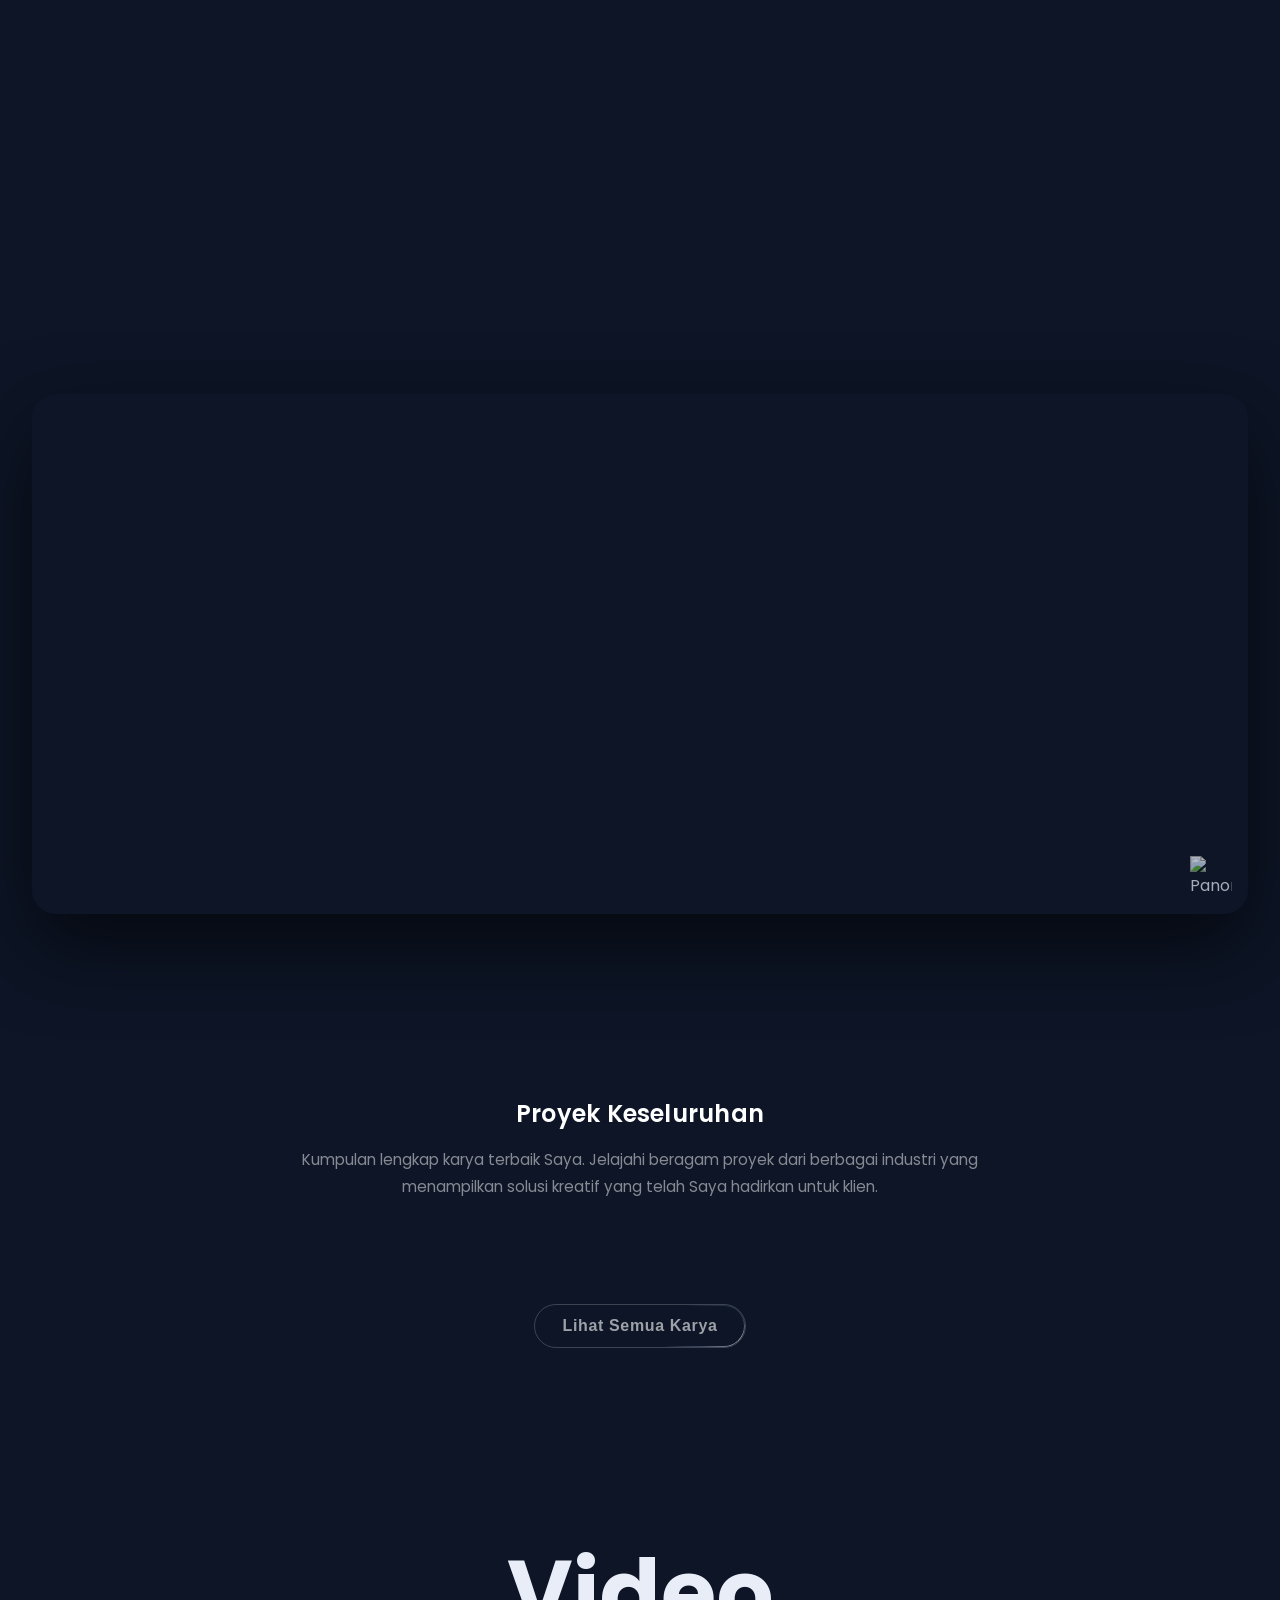
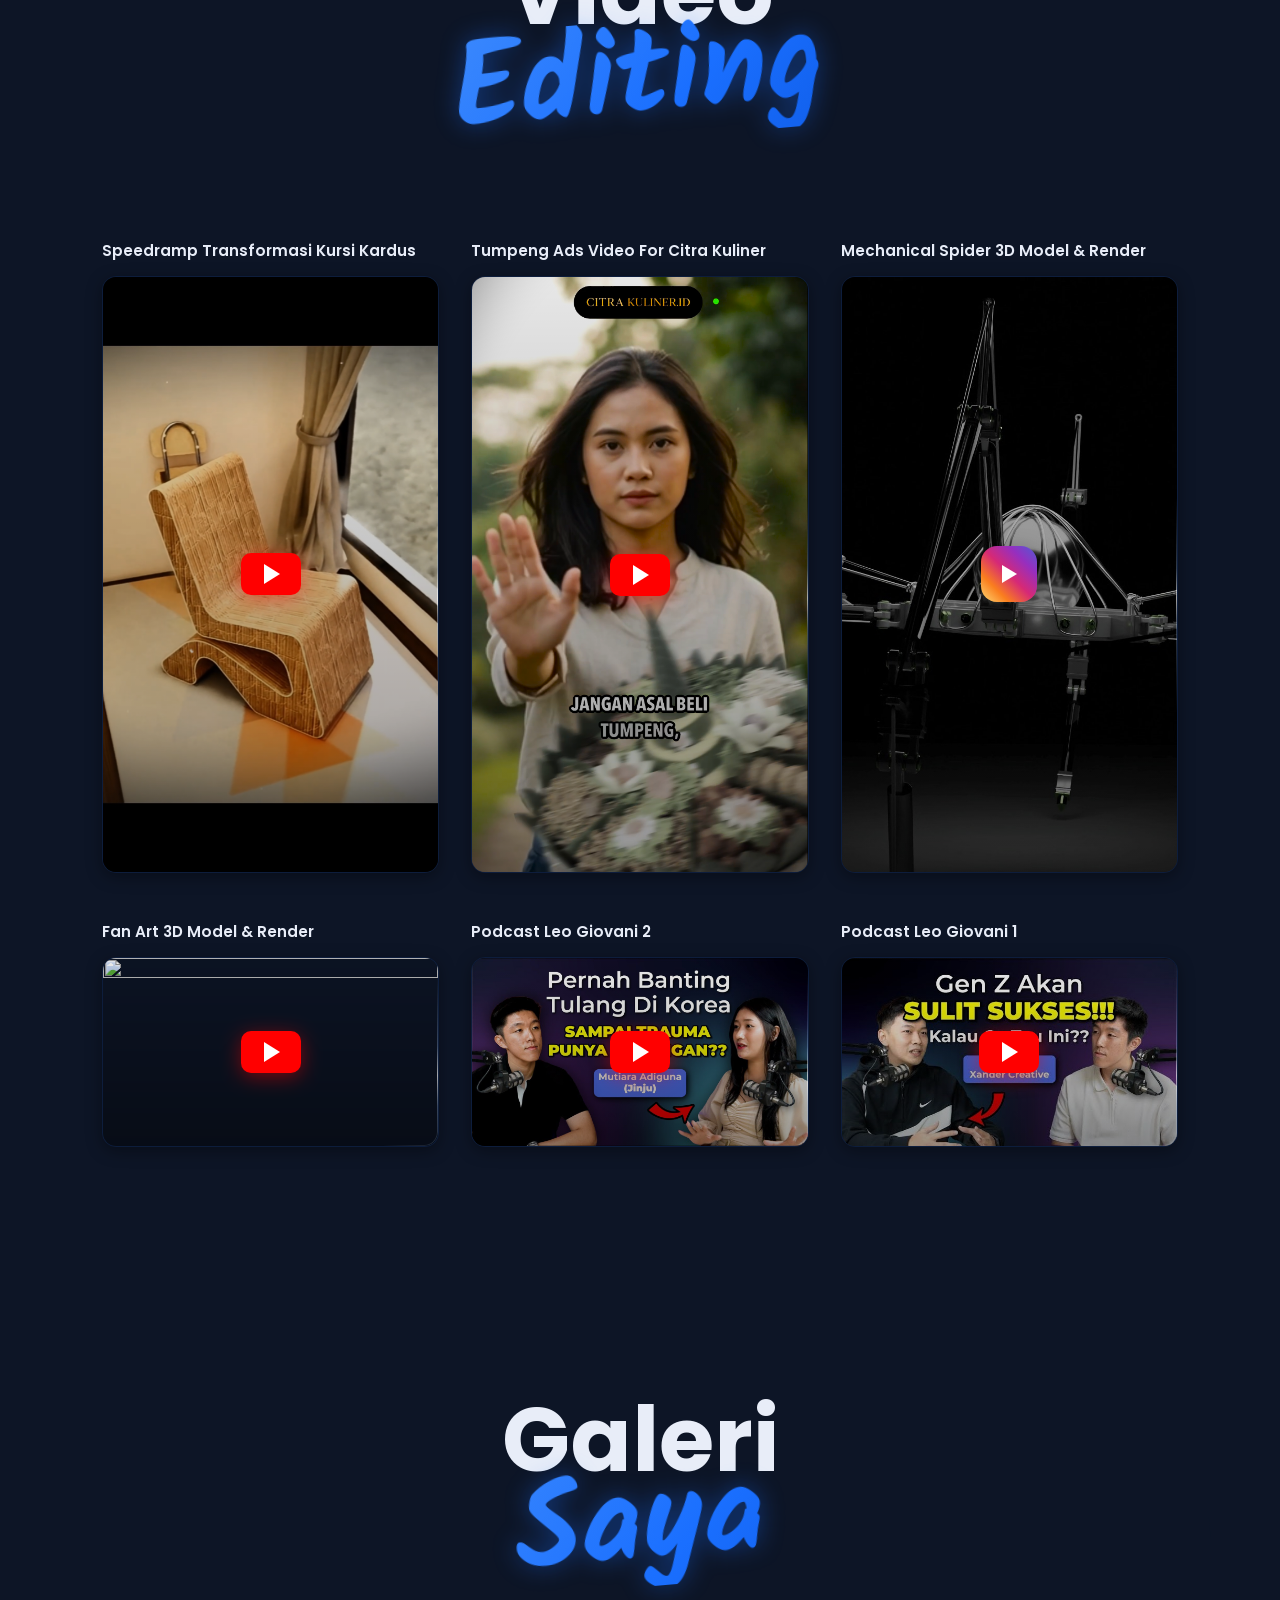
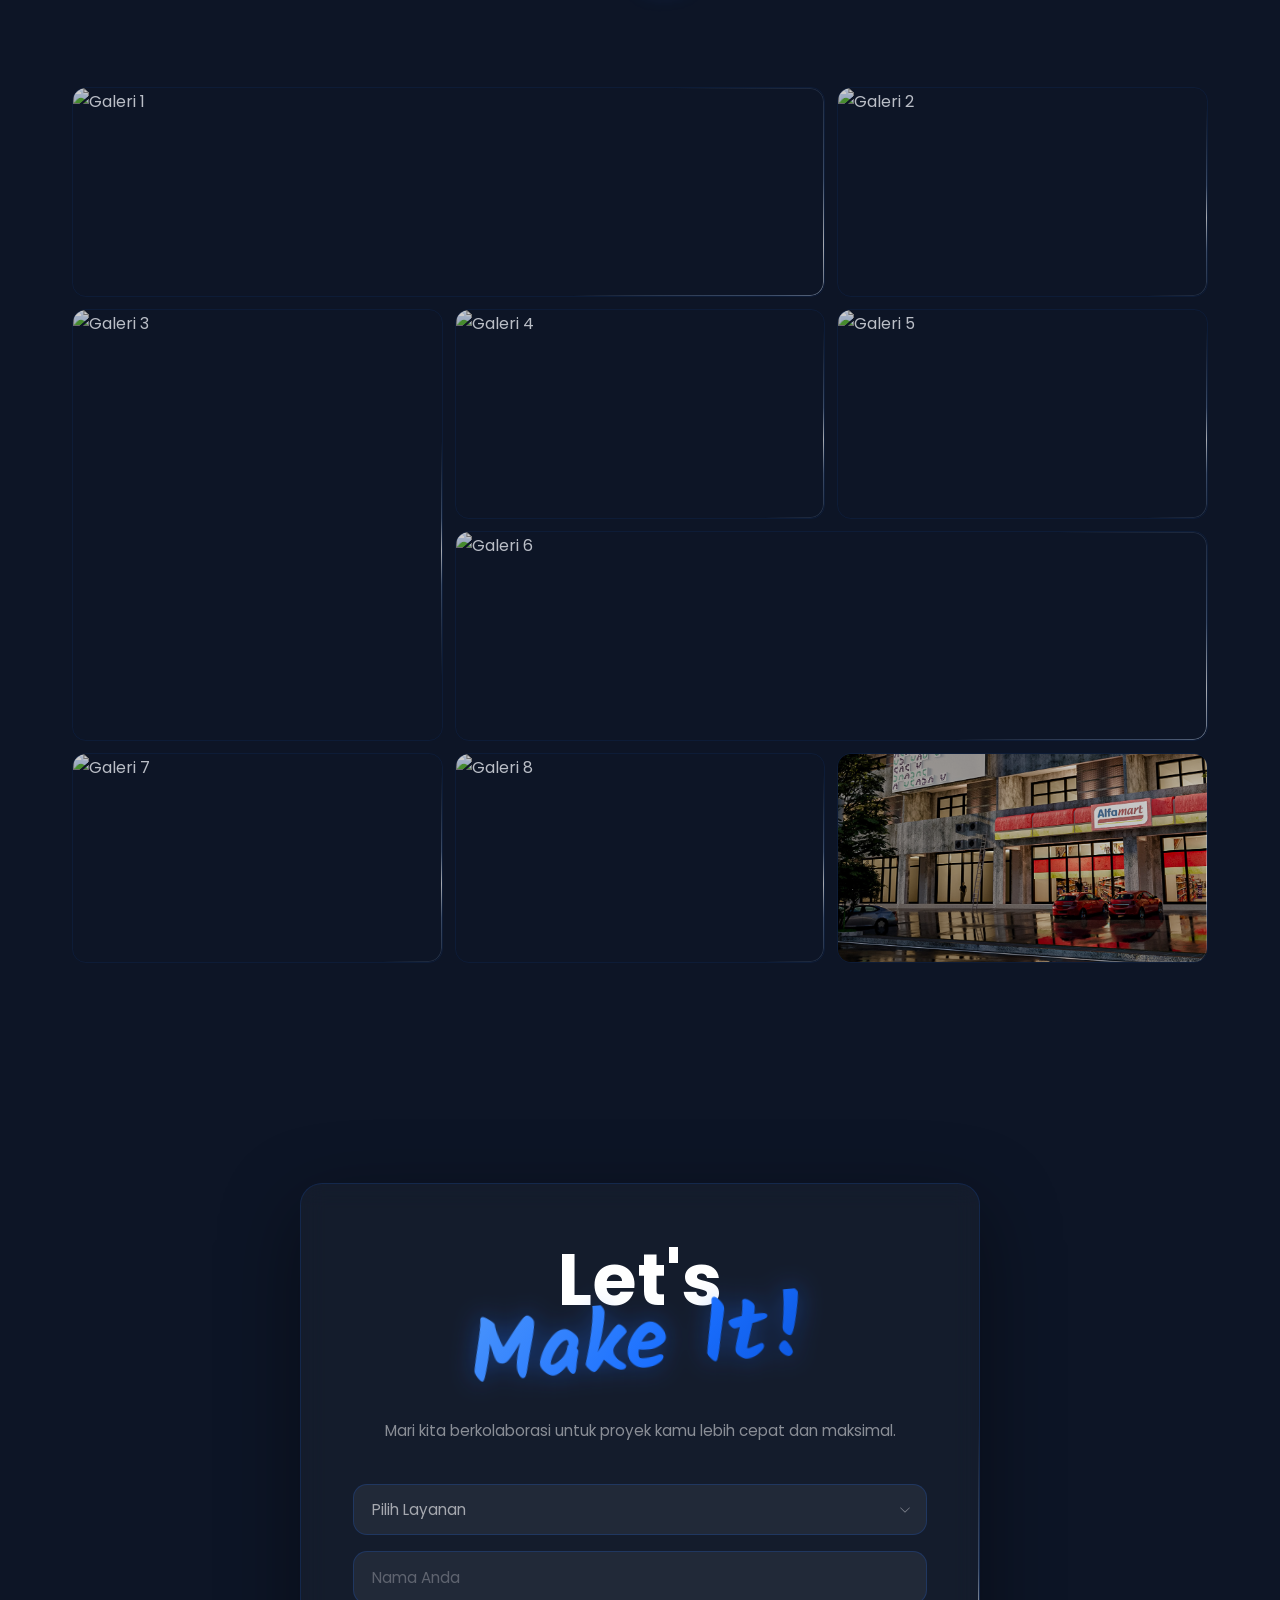
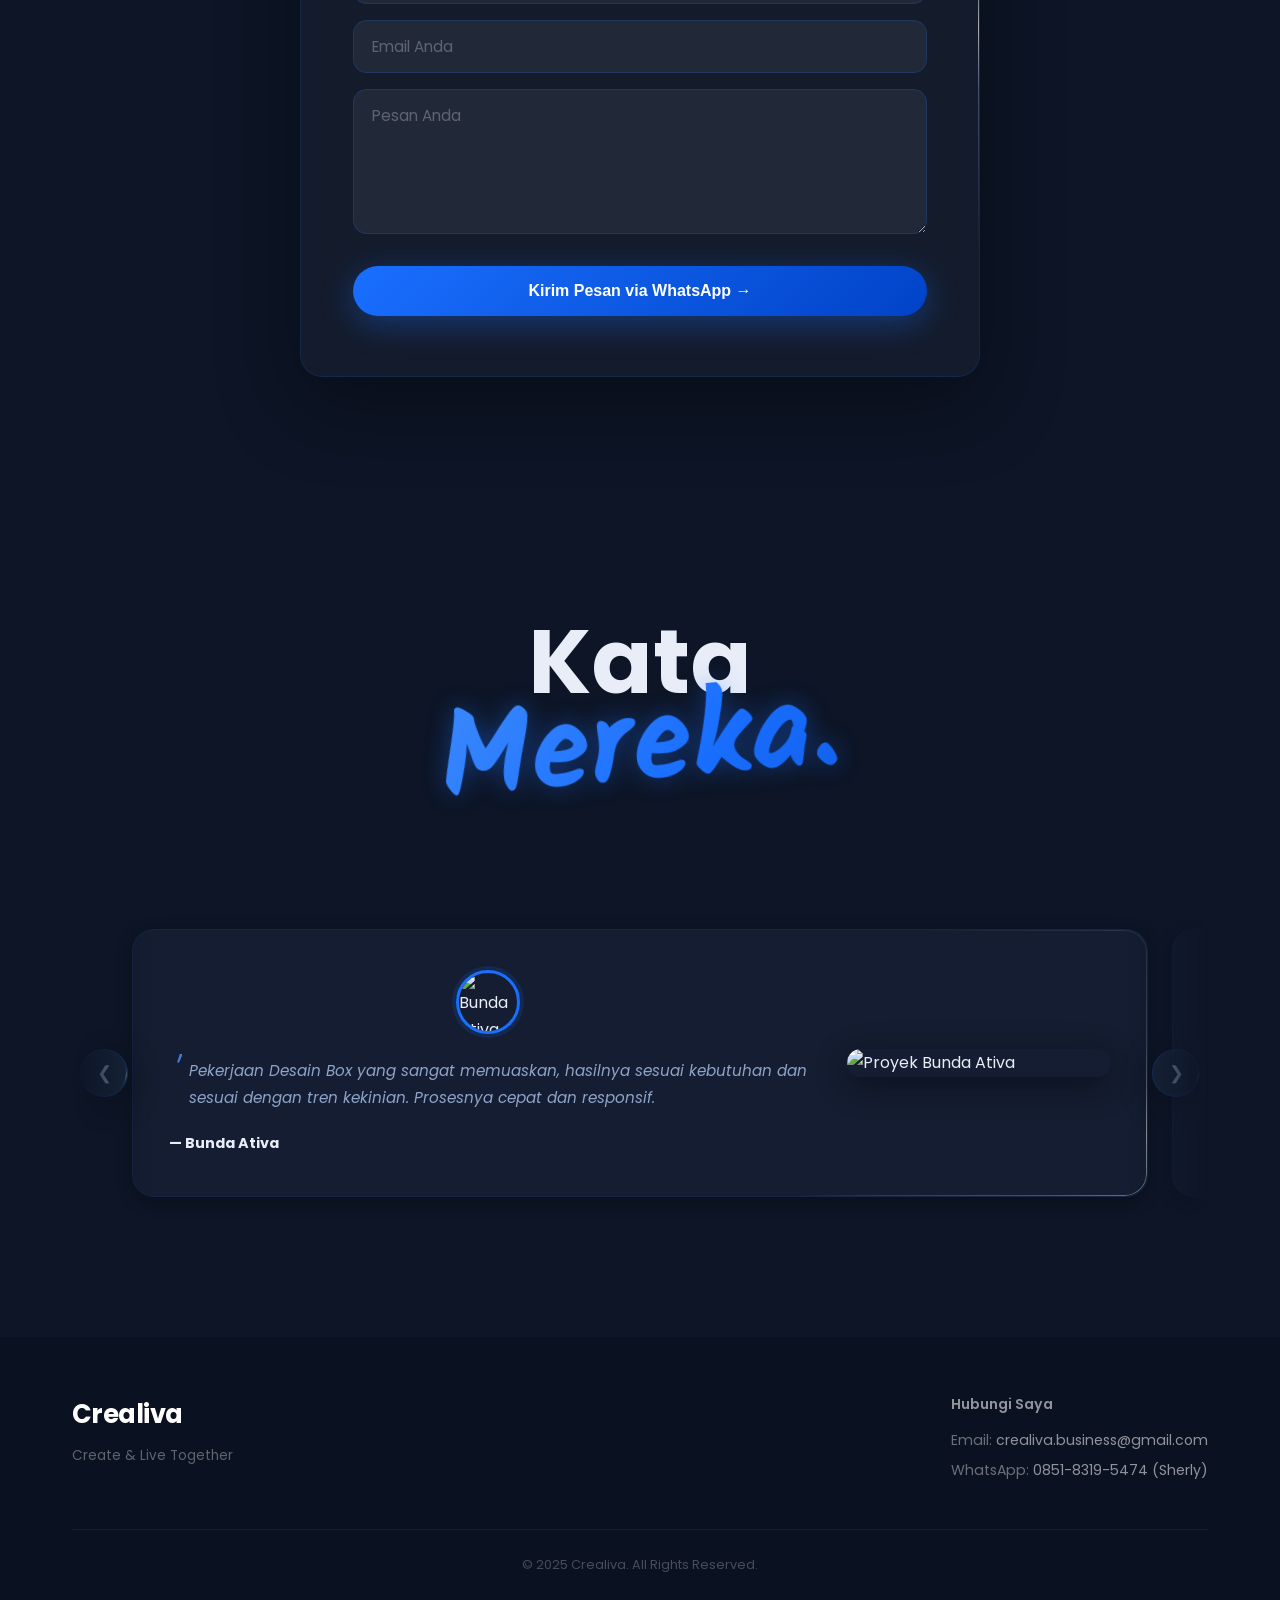
==== commit fb7db18a: "Update index.html" ====
--- a/index.html
+++ b/index.html
@@ -252,7 +252,7 @@
   -webkit-background-clip:text; -webkit-text-fill-color:transparent; background-clip:text;
 }
 .hero-title2 { font-size:clamp(1rem,2.5vw,1.5rem); font-weight:500; letter-spacing:.04em; color:rgba(255,255,255,.65); margin-bottom:20px; animation:fadeInUp .9s var(--ease) .35s both; }
-.hero-content > p { font-size:1rem; line-height:1.75; color:rgba(255,255,255,.65); margin-bottom:36px; max-width:480px; animation:fadeInUp .9s var(--ease) .5s both; }
+.hero-content > p { font-size:0.78rem; line-height:1.75; color:rgba(255,255,255,.65); margin-bottom:36px; max-width:480px; animation:fadeInUp .9s var(--ease) .5s both; }
 .hero-cta-row { display:flex; align-items:center; gap:20px; flex-wrap:wrap; animation:fadeInUp .9s var(--ease) .65s both; }
 .hero-image { position:relative; flex-shrink:0; animation:fadeInLeft 1s var(--ease) .4s both; }
 .hero-image img { width:clamp(200px,22vw,300px); filter:drop-shadow(0 24px 48px rgba(0,0,0,.5)); }
@@ -634,7 +634,7 @@
 .footer-content { display:flex; justify-content:space-between; align-items:flex-start; gap:40px; flex-wrap:wrap; margin-bottom:40px; }
 .footer-brand h3 { font-size:1.6rem; font-weight:700; color:#fff; letter-spacing:-.02em; margin-bottom:8px; }
 .footer-brand p  { font-size:.85rem; color:rgba(255,255,255,.35); }
-.footer-contact h3 { font-size:1rem; font-weight:600; color:rgba(255,255,255,.55); margin-bottom:12px; }
+.footer-contact h3 { font-size:0.88rem; font-weight:600; color:rgba(255,255,255,.55); margin-bottom:12px; }
 .footer-contact ul { list-style:none; }
 .footer-contact ul li { margin-bottom:6px; font-size:.88rem; color:rgba(255,255,255,.4); }
 .footer-contact ul li a { color:rgba(255,255,255,.55); transition:color var(--dur); }
@@ -676,7 +676,7 @@
 @media(max-width:992px){ .container{padding:0 24px;} .skills-grid{grid-template-columns:1fr;gap:16px;} }
 @media(max-width:768px){
   .header .container{flex-direction:column;height:auto;padding:16px 24px;gap:12px;}
-  .nav ul{gap:2px;} .nav a{padding:8px 12px;font-size:.88rem;}
+  .nav ul{gap:2px;} .nav a{padding:8px 12px;font-size:.78rem;}
   .hero .container{flex-direction:column;text-align:center;gap:32px;padding-top:40px;}
   .hero-content{max-width:100%;} .hero-content > p{max-width:100%;}
   .hero-cta-row{justify-content:center;}
@@ -1892,6 +1892,7 @@
   height: auto !important;
   min-height: 70px !important;
   padding: 14px 24px !important;
+  margin-top: 9px;
 }
 
 .logo {
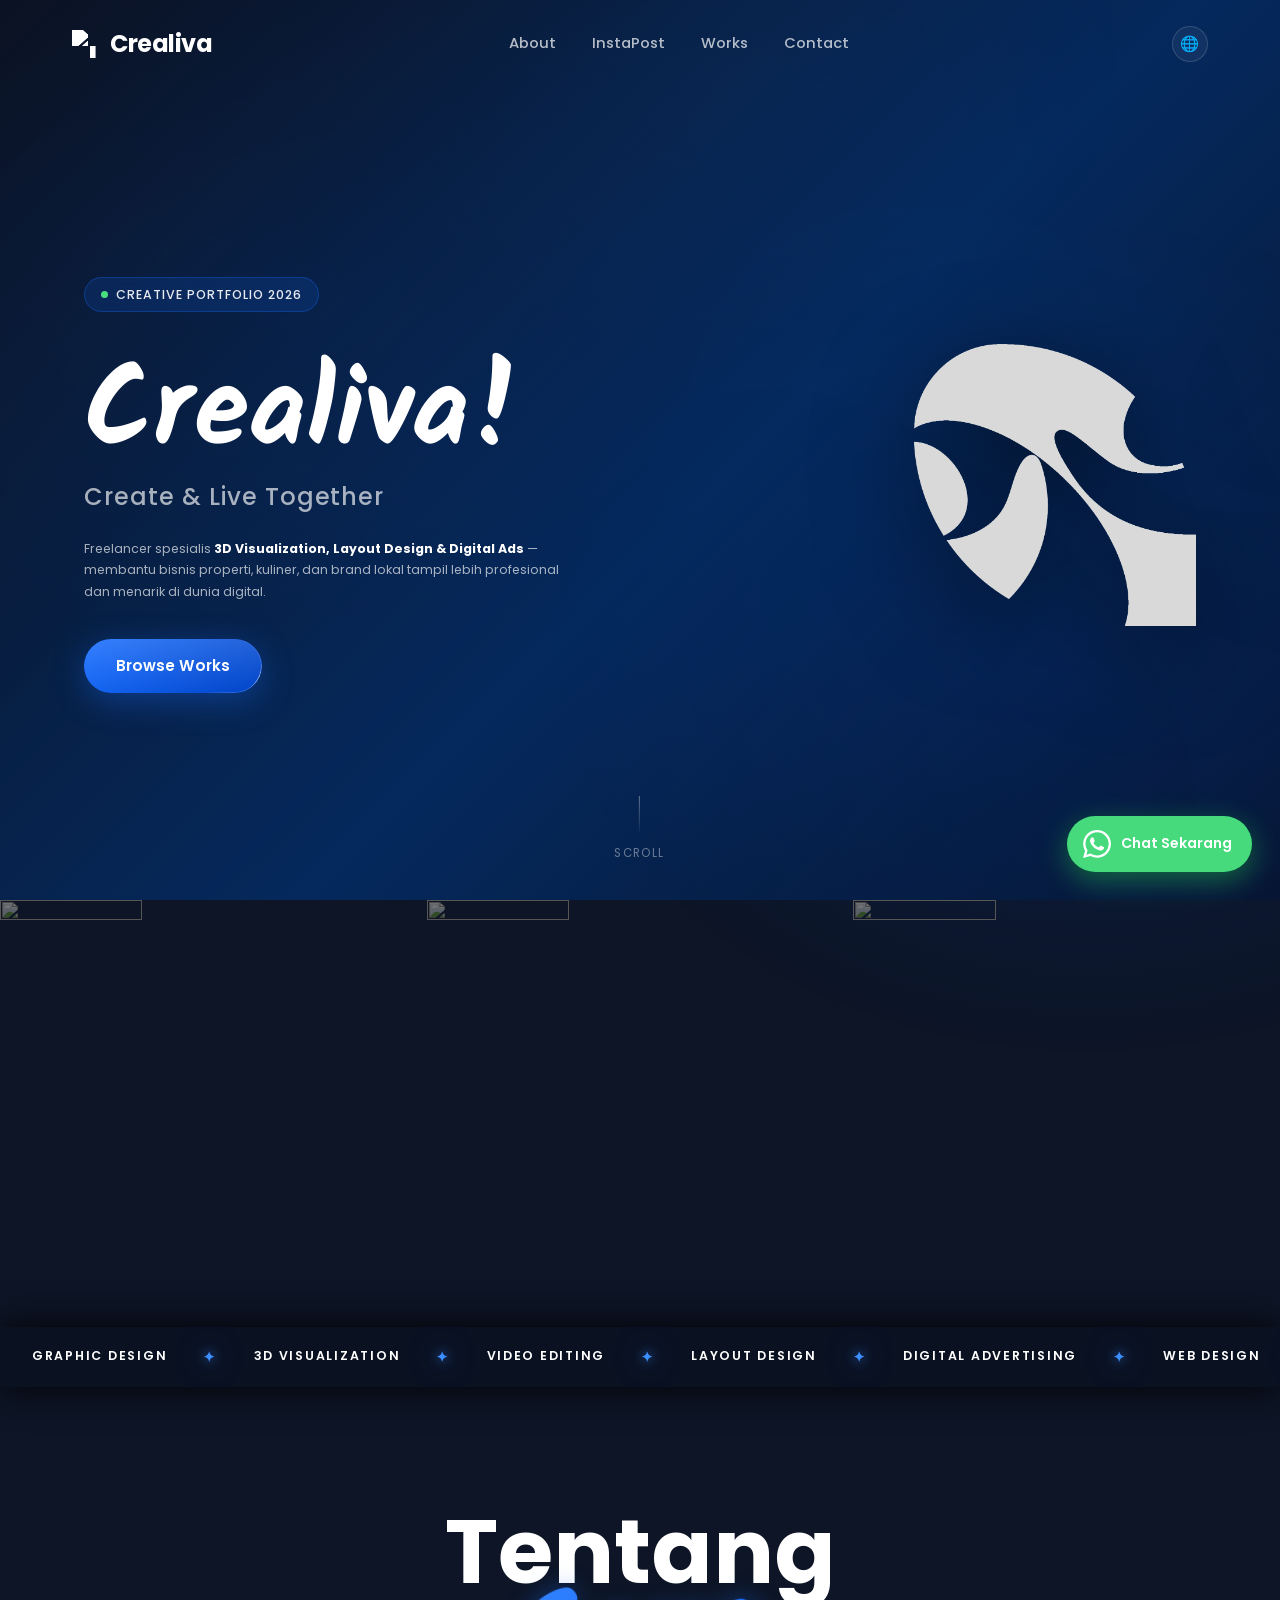
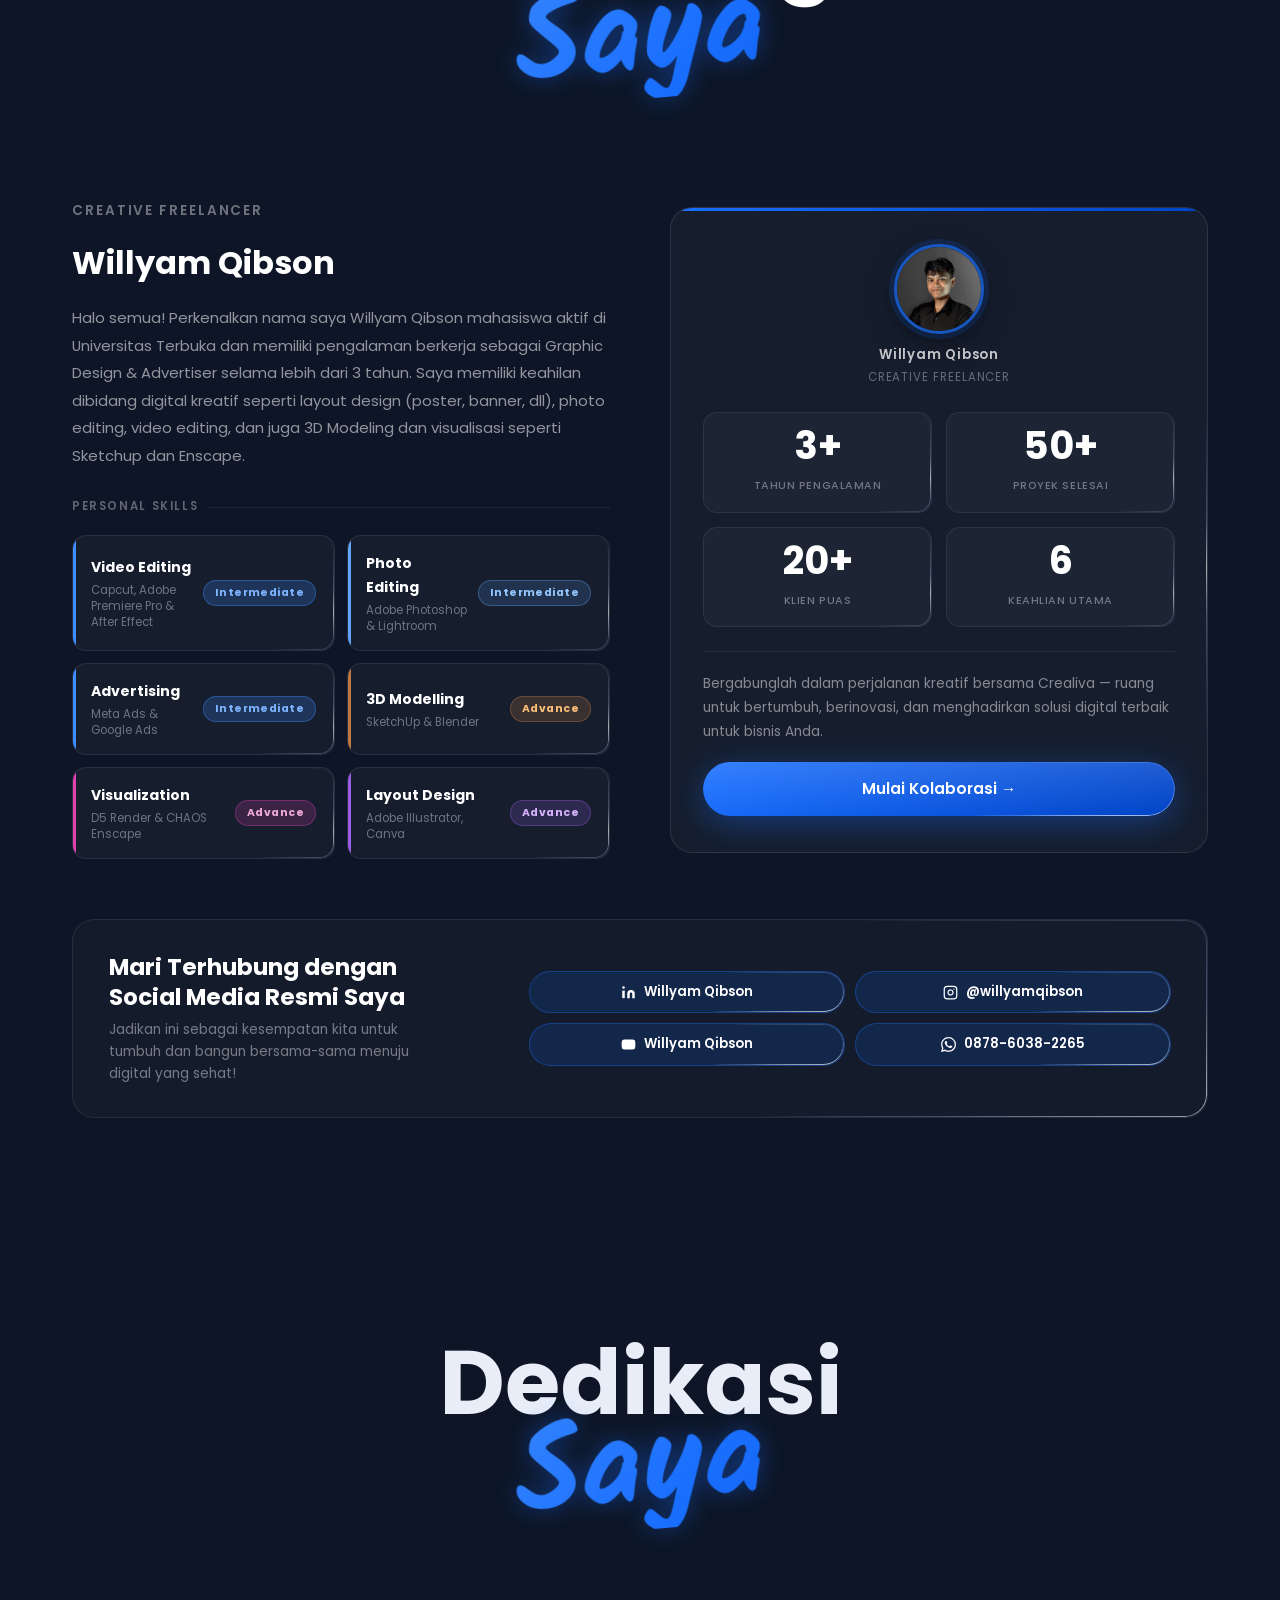
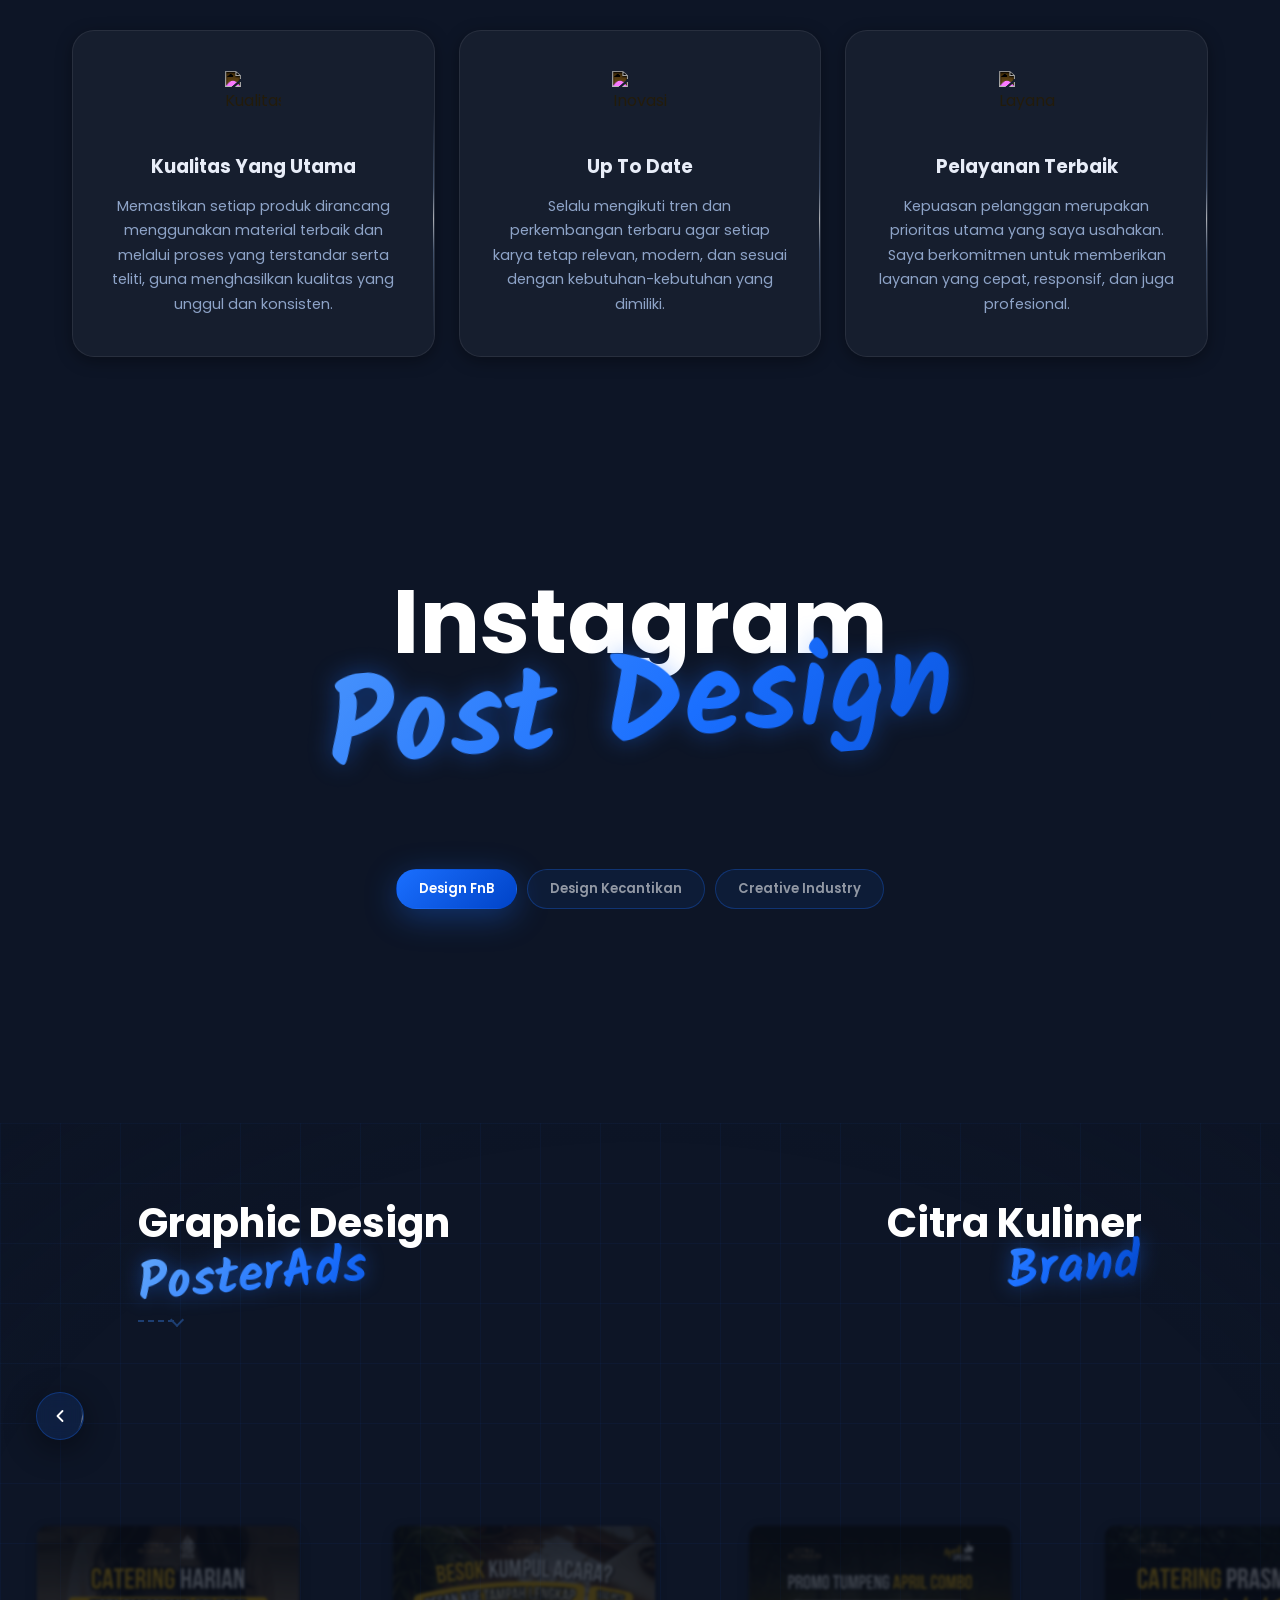
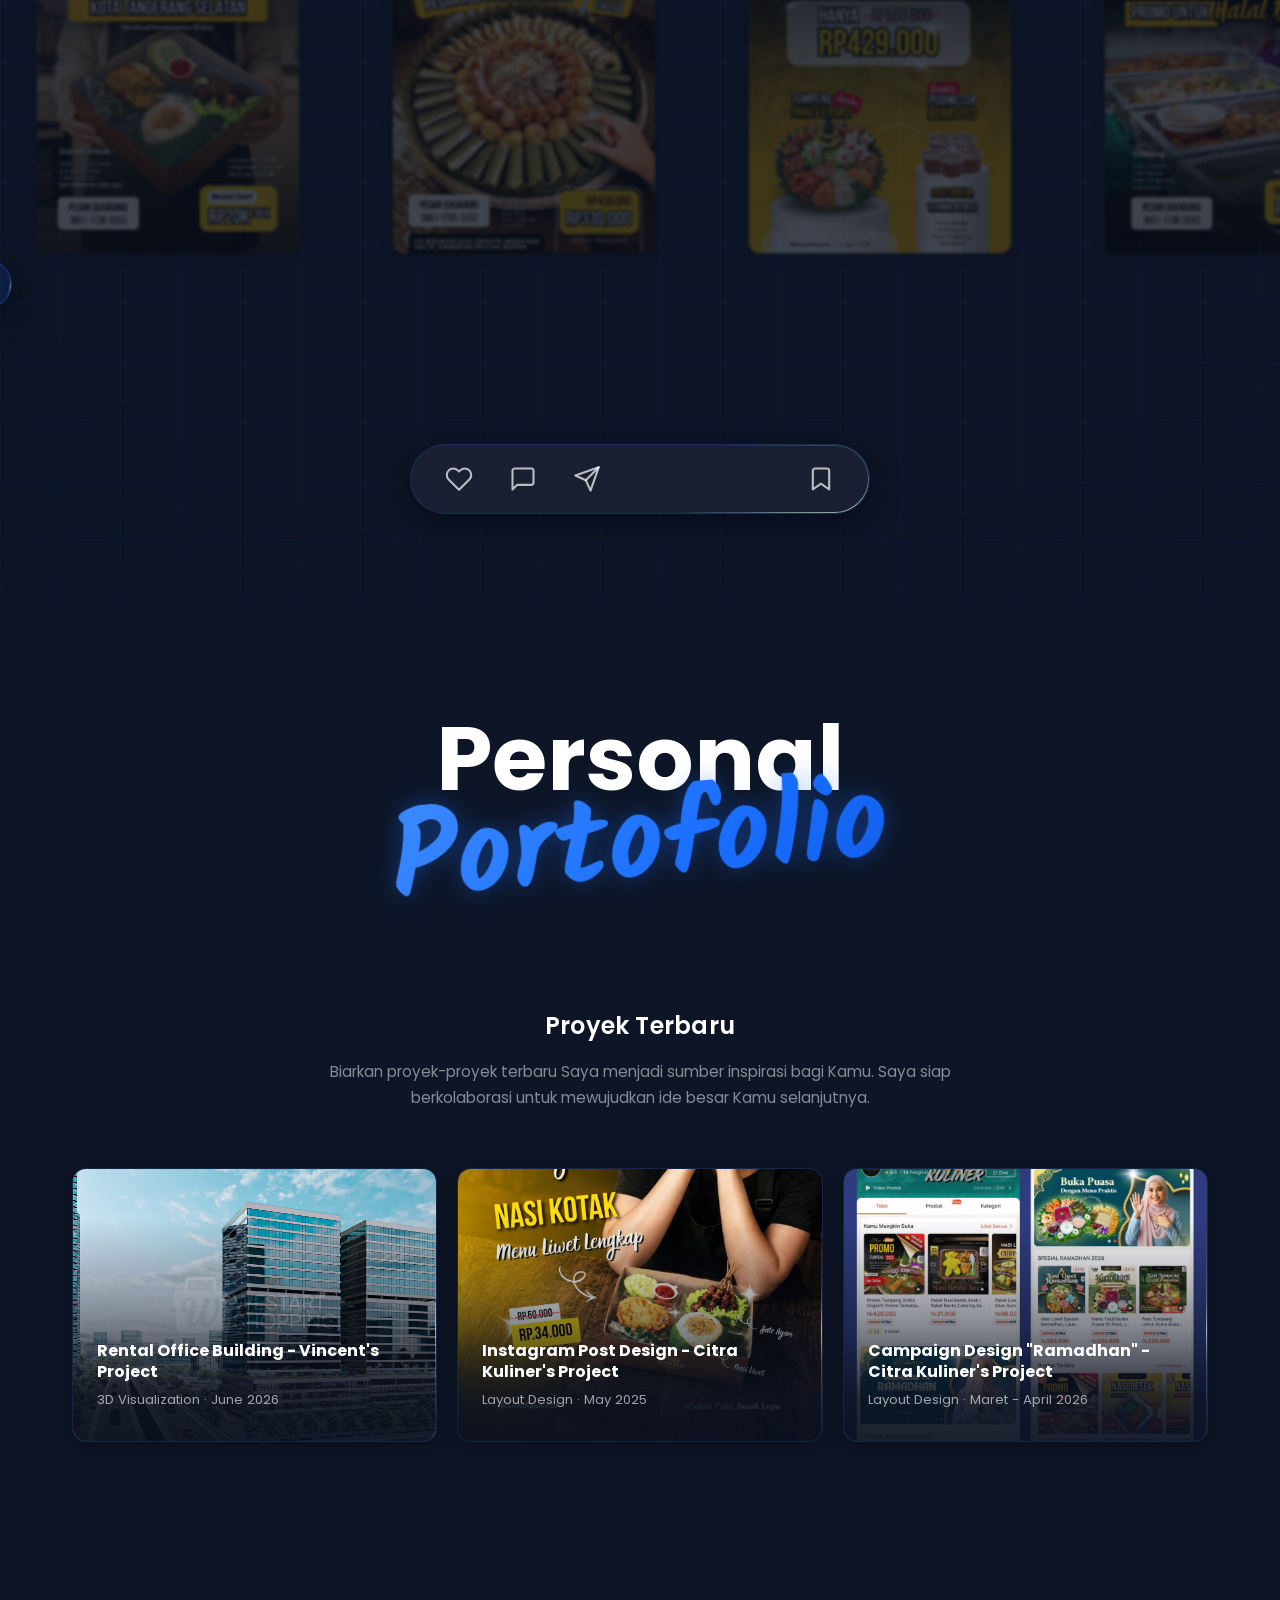
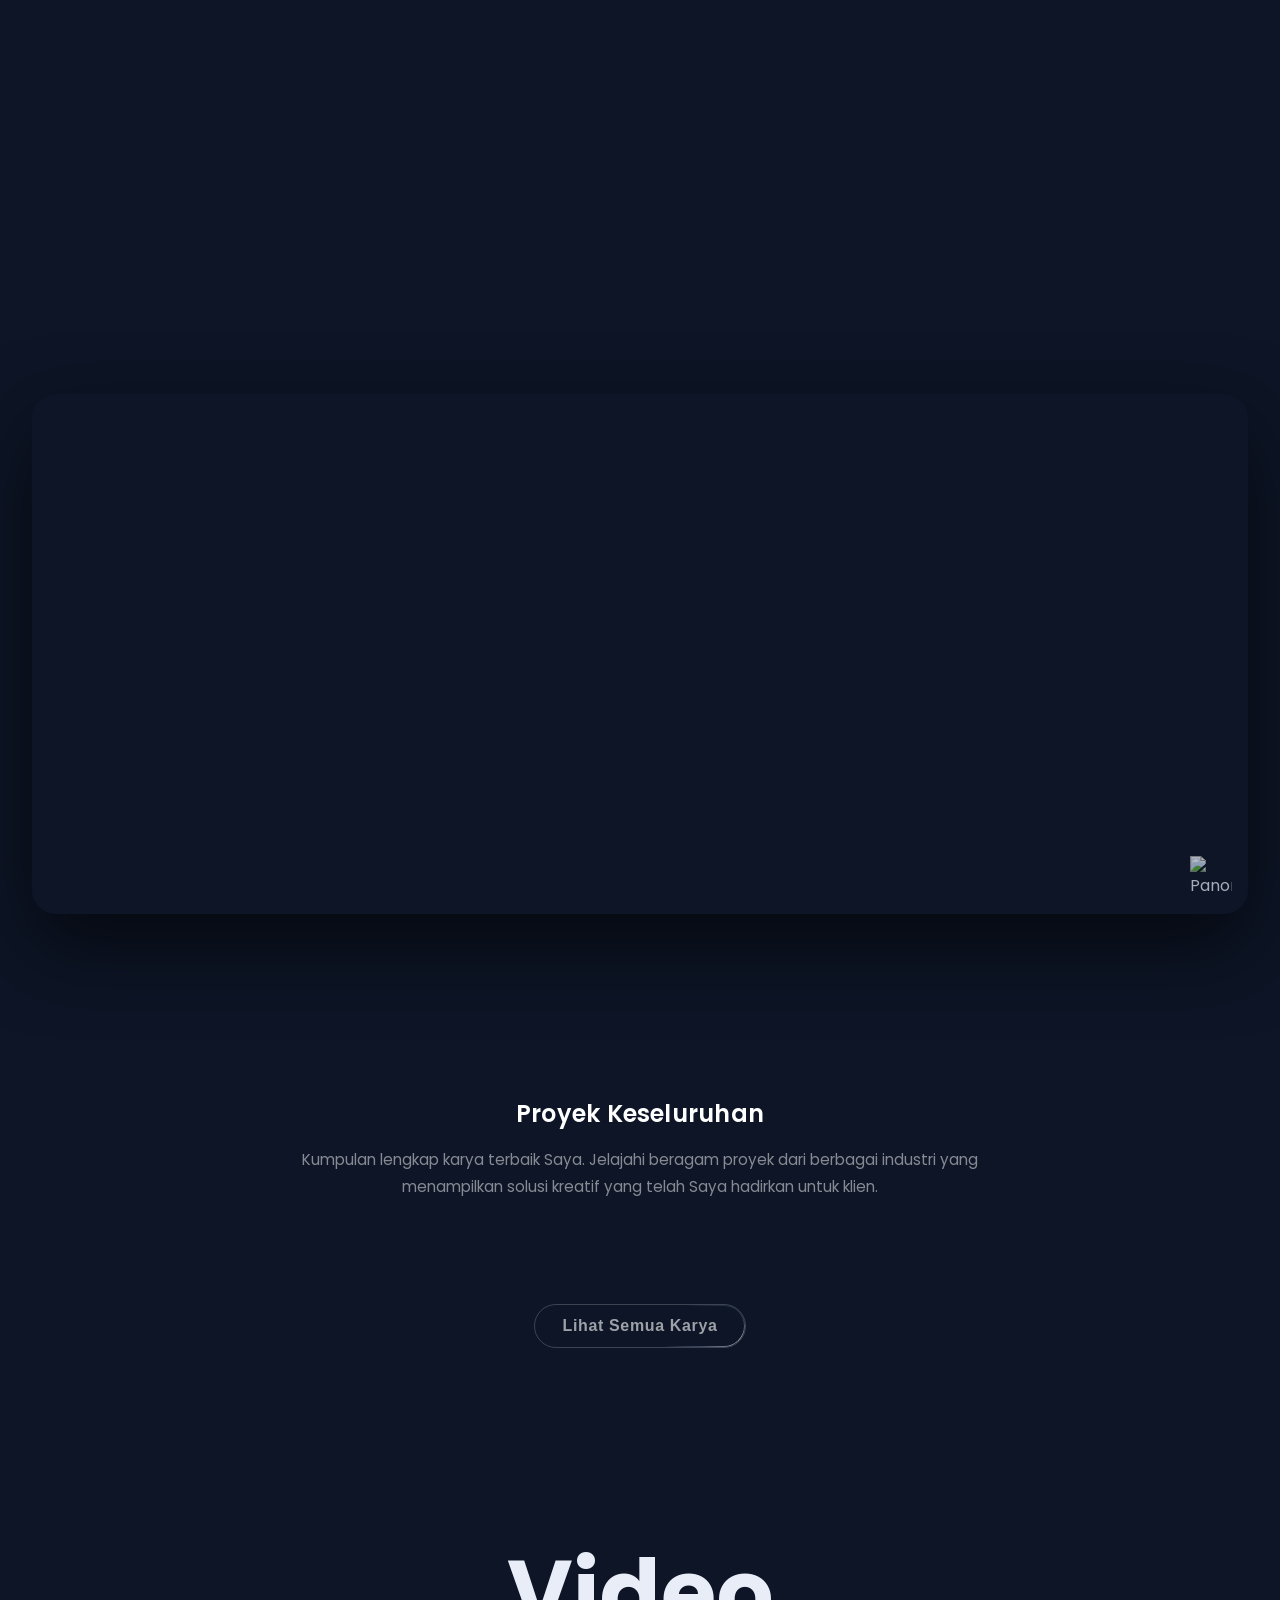
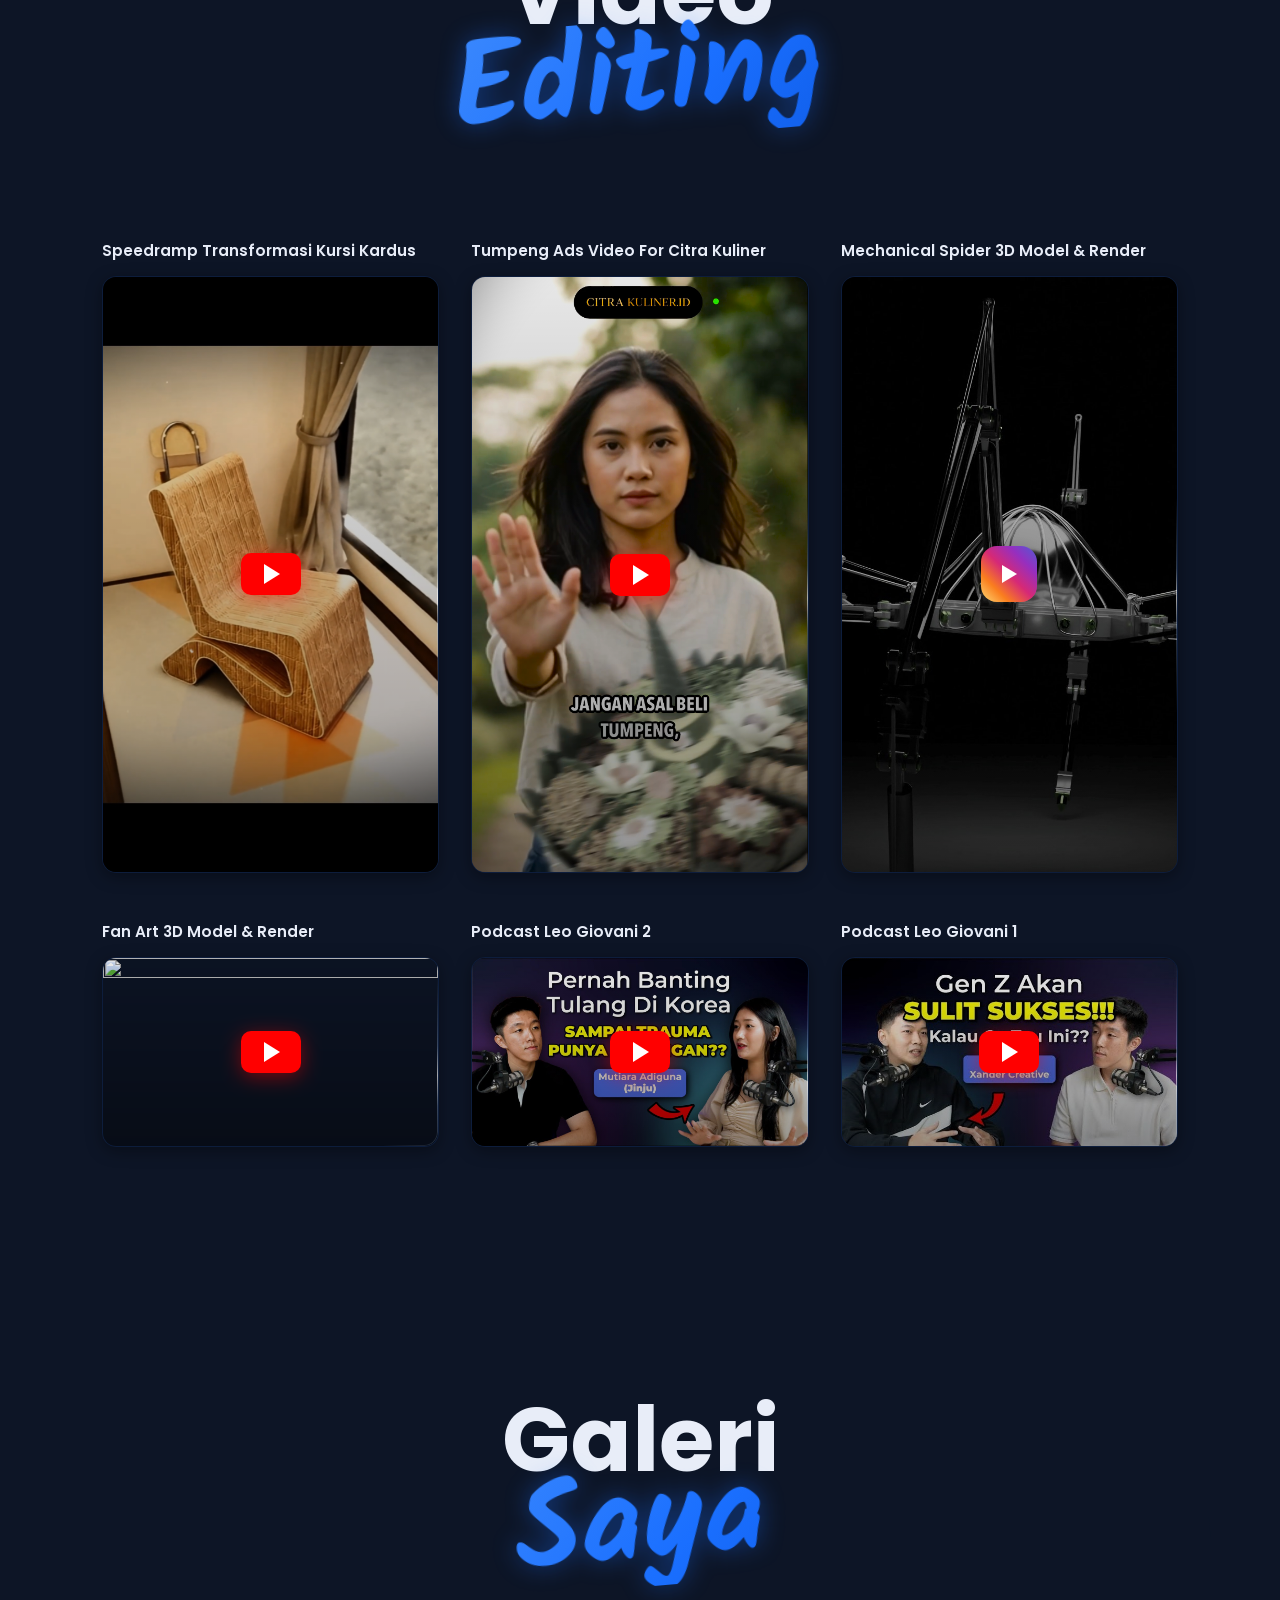
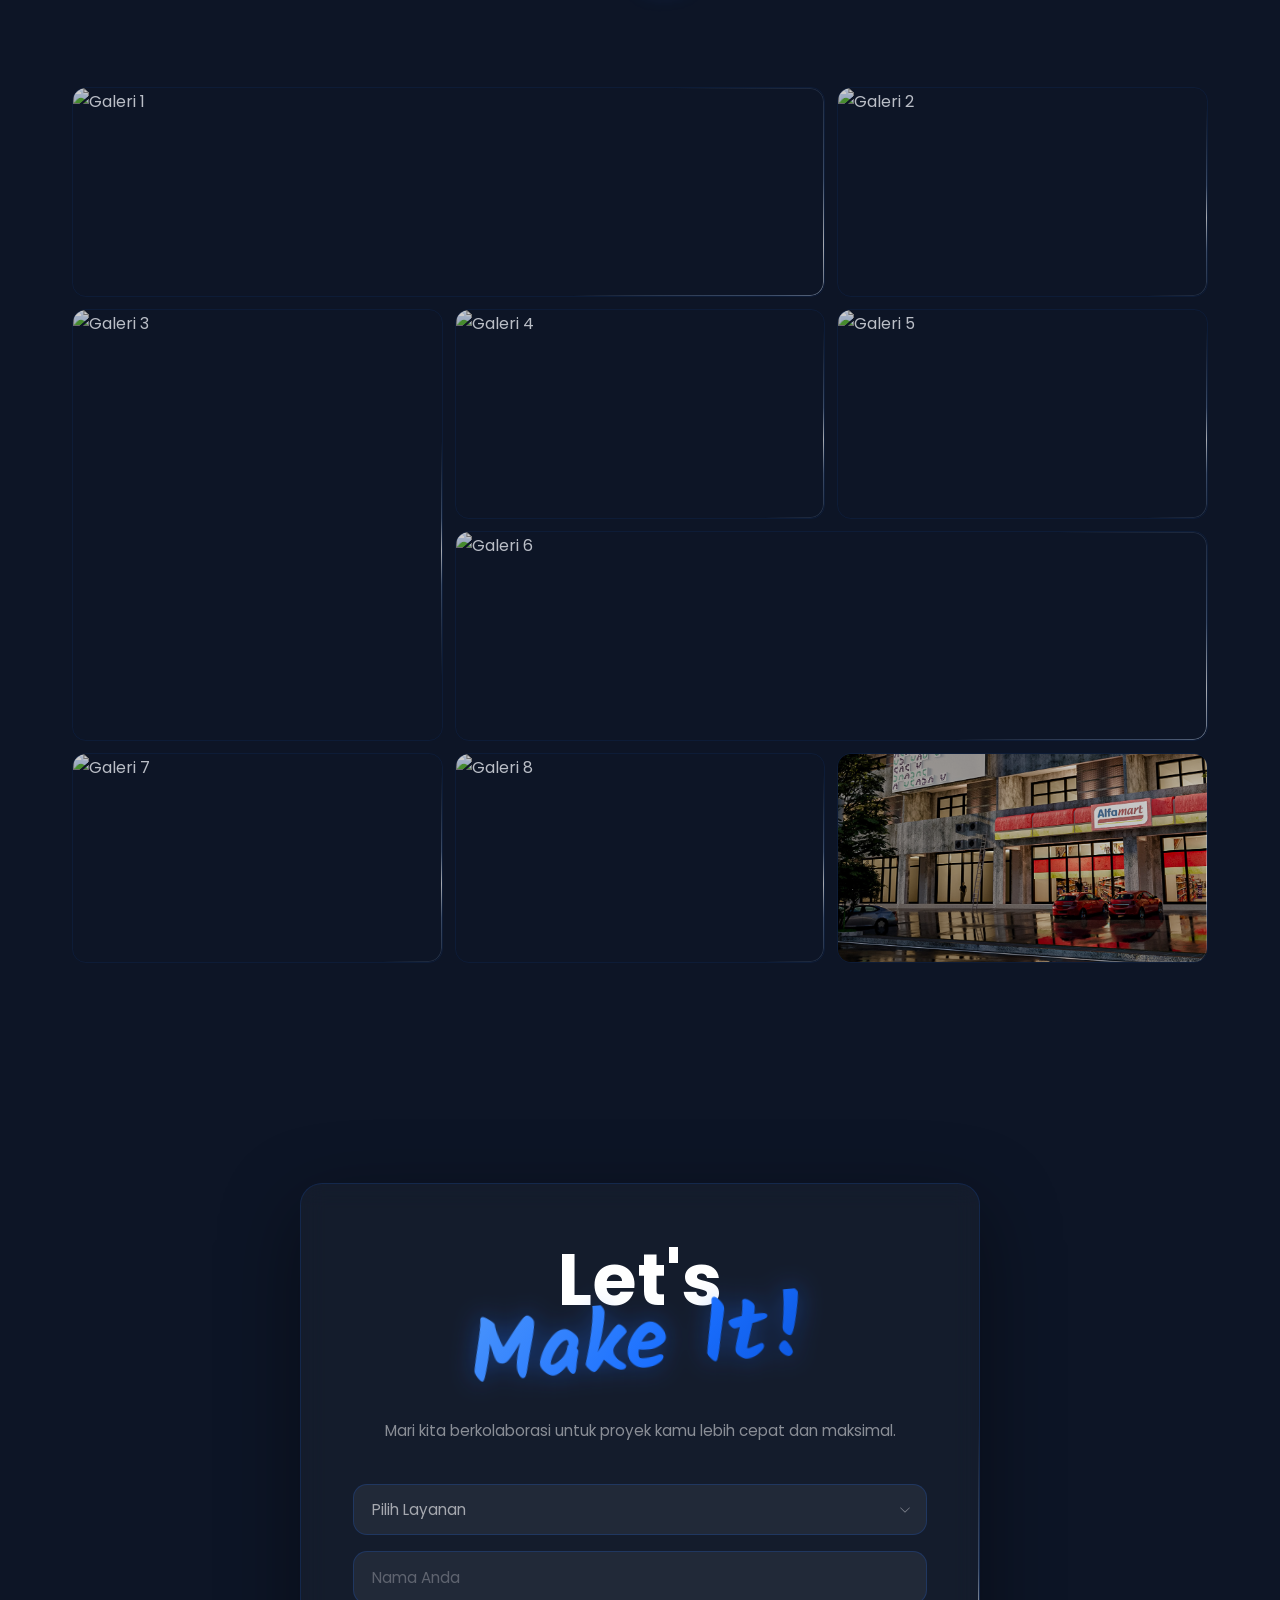
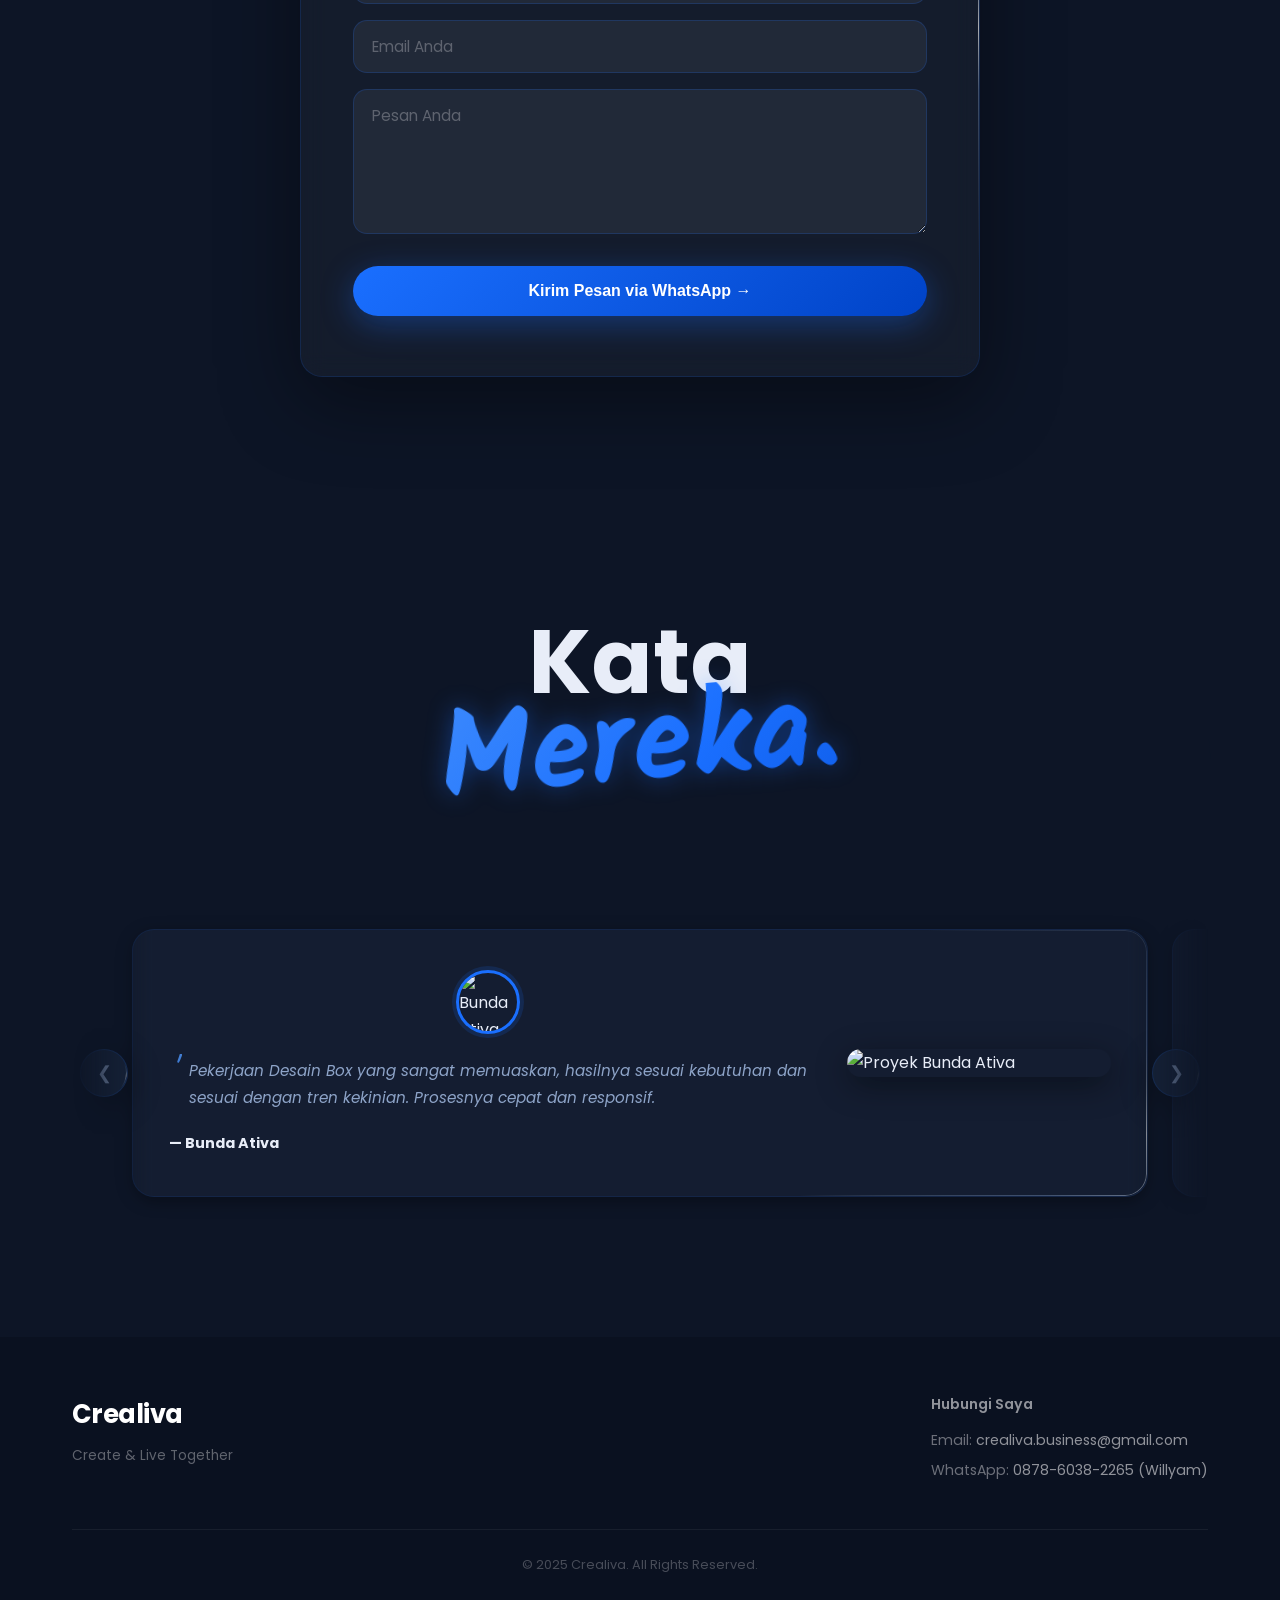
==== commit 9075921c: "Update index.html" ====
--- a/index.html
+++ b/index.html
@@ -2525,7 +2525,7 @@
         <h3>Hubungi Saya</h3>
         <ul>
           <li>Email: <a href="mailto:crealiva.business@gmail.com">crealiva.business@gmail.com</a></li>
-          <li>WhatsApp: <a href="https://wa.me/6285183195474" target="_blank">0851-8319-5474 (Sherly)</a></li>
+          <li>WhatsApp: <a href="https://wa.me/6287860382265" target="_blank">0878-6038-2265 (Willyam)</a></li>
         </ul>
       </div>
     </div>
@@ -2734,7 +2734,7 @@
       l=document.getElementById('service-select').value,p=document.getElementById('message').value;
   if(!n||!e||!l||!p){ alert('Mohon lengkapi semua data formulir!'); return; }
   var msg='Halo, saya '+n+'.\n\nSaya tertarik dengan layanan *'+l+'*.\nEmail: '+e+'.\n\nPesan: '+p;
-  window.open('https://wa.me/6285183195474?text='+encodeURIComponent(msg),'_blank');
+  window.open('https://wa.me/6287860382265?text='+encodeURIComponent(msg),'_blank');
 }
 
 
@@ -3216,7 +3216,7 @@
 </script>
 
 <!-- FLOATING WHATSAPP BUTTON -->
-<a href="https://wa.me/6285183195474" target="_blank" class="wa-float" aria-label="Chat WhatsApp">
+<a href="https://wa.me/6287860382265" target="_blank" class="wa-float" aria-label="Chat WhatsApp">
   <svg xmlns="http://www.w3.org/2000/svg" viewBox="0 0 24 24" fill="white" width="28" height="28">
     <path d="M17.472 14.382c-.297-.149-1.758-.867-2.03-.967-.273-.099-.471-.148-.67.15-.197.297-.767.966-.94 1.164-.173.199-.347.223-.644.075-.297-.15-1.255-.463-2.39-1.475-.883-.788-1.48-1.761-1.653-2.059-.173-.297-.018-.458.13-.606.134-.133.298-.347.446-.52.149-.174.198-.298.298-.497.099-.198.05-.371-.025-.52-.075-.149-.669-1.612-.916-2.207-.242-.579-.487-.5-.669-.51-.173-.008-.371-.01-.57-.01-.198 0-.52.074-.792.372-.272.297-1.04 1.016-1.04 2.479 0 1.462 1.065 2.875 1.213 3.074.149.198 2.096 3.2 5.077 4.487.709.306 1.262.489 1.694.625.712.227 1.36.195 1.871.118.571-.085 1.758-.719 2.006-1.413.248-.694.248-1.289.173-1.413-.074-.124-.272-.198-.57-.347m-5.421 7.403h-.004a9.87 9.87 0 0 1-5.031-1.378l-.361-.214-3.741.982.998-3.648-.235-.374a9.86 9.86 0 0 1-1.51-5.26c.001-5.45 4.436-9.884 9.888-9.884 2.64 0 5.122 1.03 6.988 2.898a9.825 9.825 0 0 1 2.893 6.994c-.003 5.45-4.437 9.884-9.885 9.884m8.413-18.297A11.815 11.815 0 0 0 12.05 0C5.495 0 .16 5.335.157 11.892c0 2.096.547 4.142 1.588 5.945L.057 24l6.305-1.654a11.882 11.882 0 0 0 5.683 1.448h.005c6.554 0 11.89-5.335 11.893-11.893a11.821 11.821 0 0 0-3.48-8.413z"/>
   </svg>
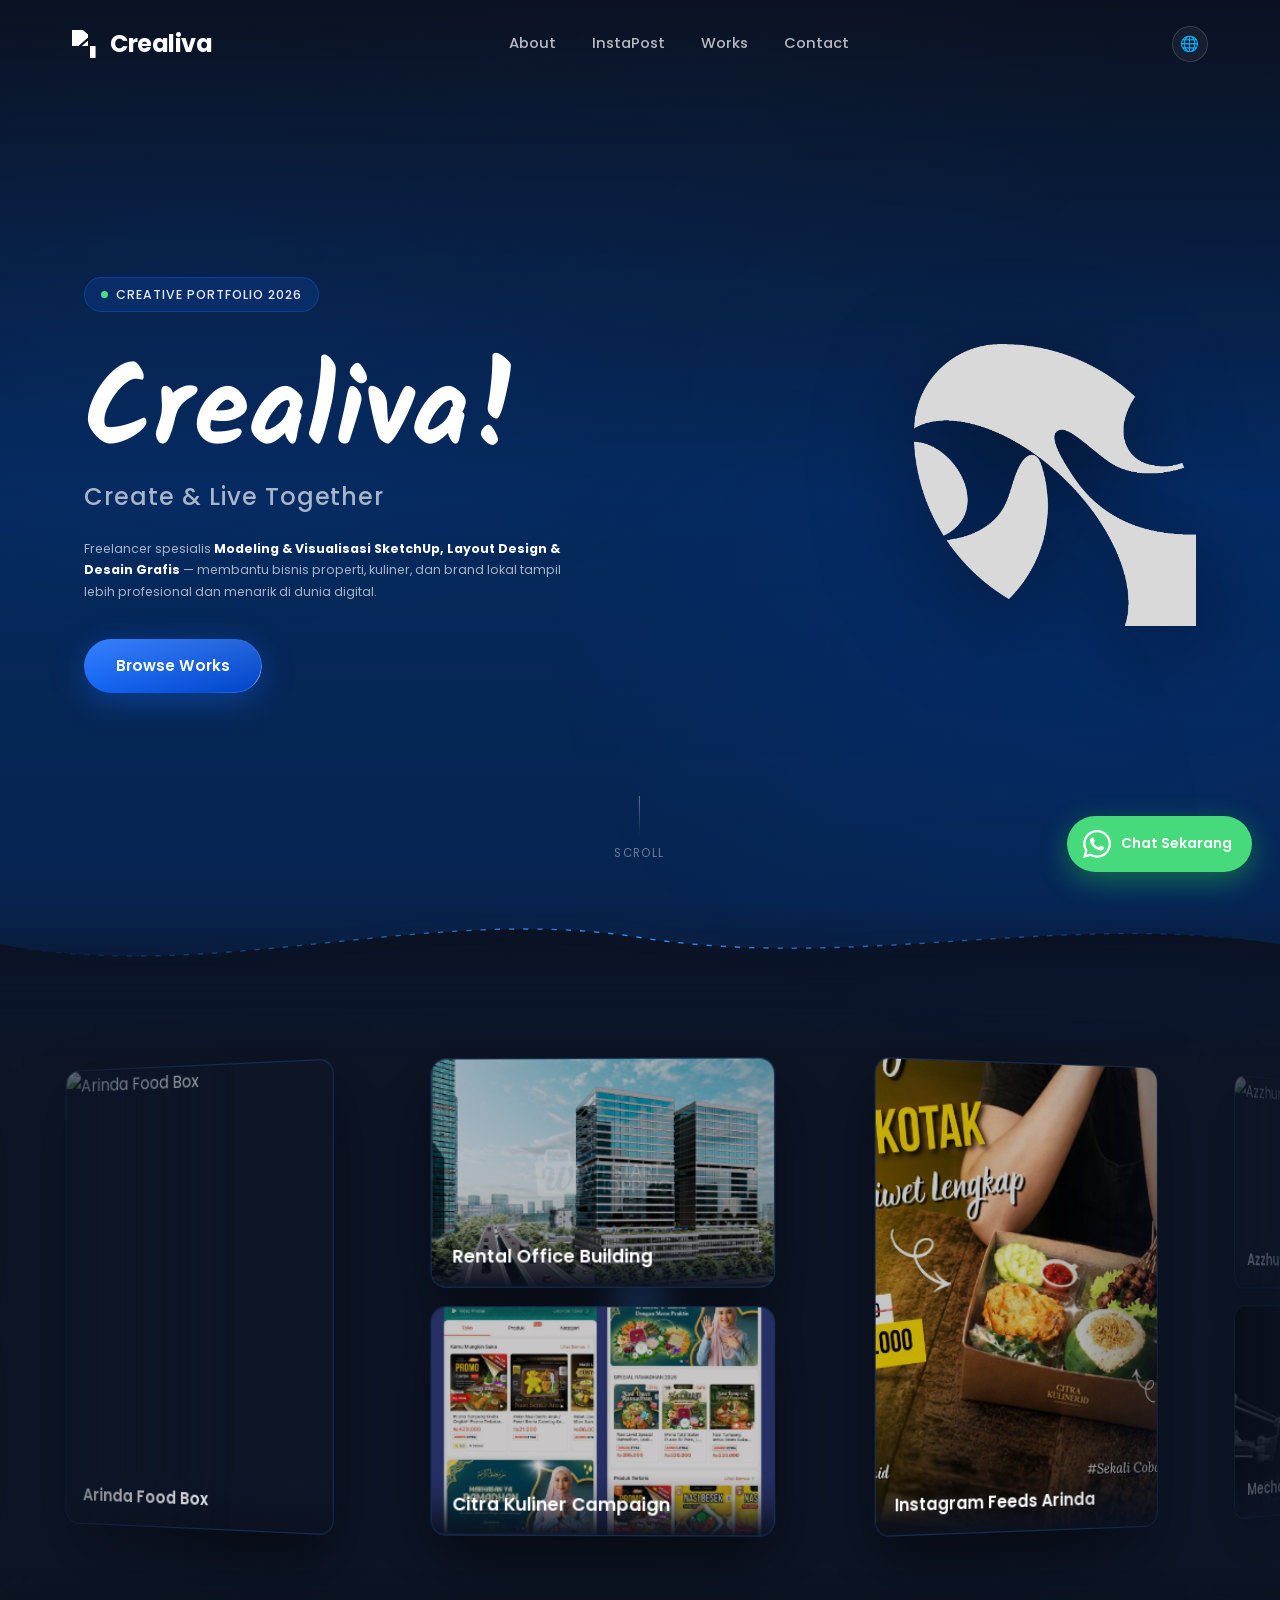
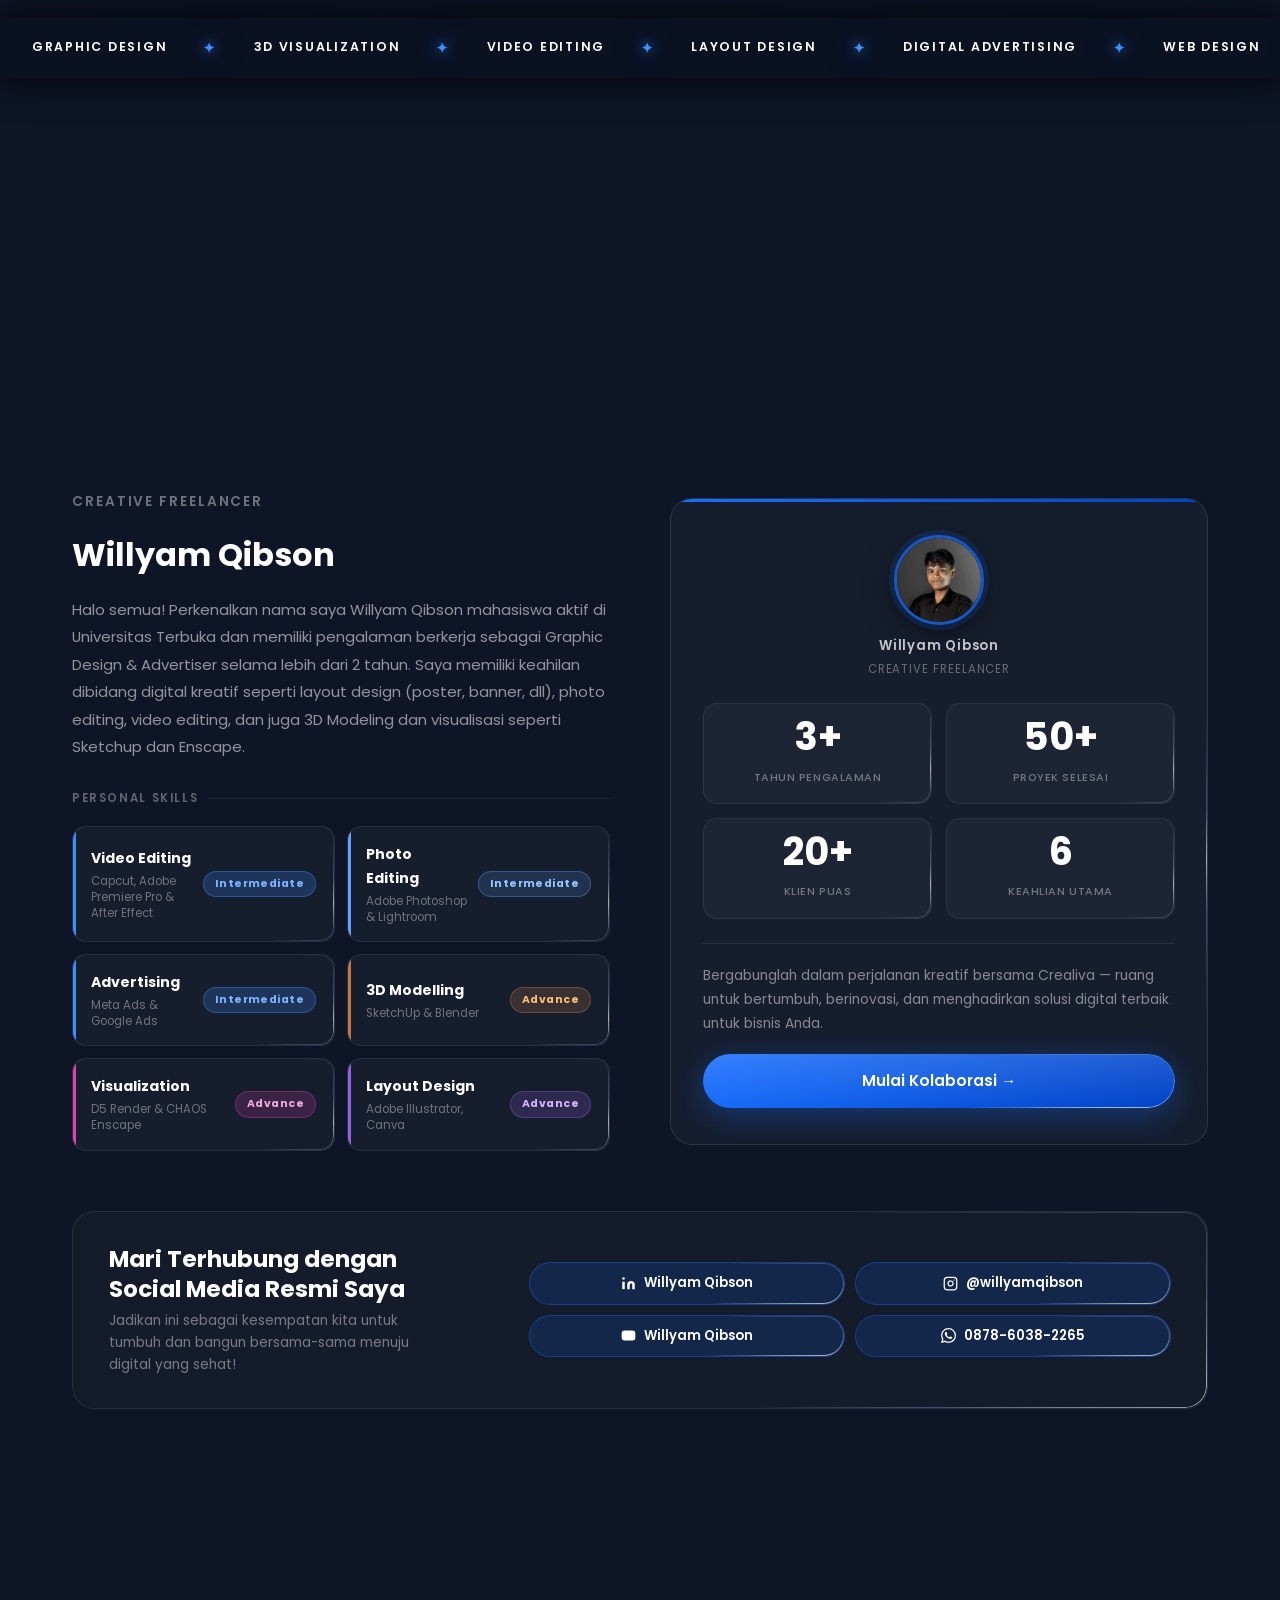
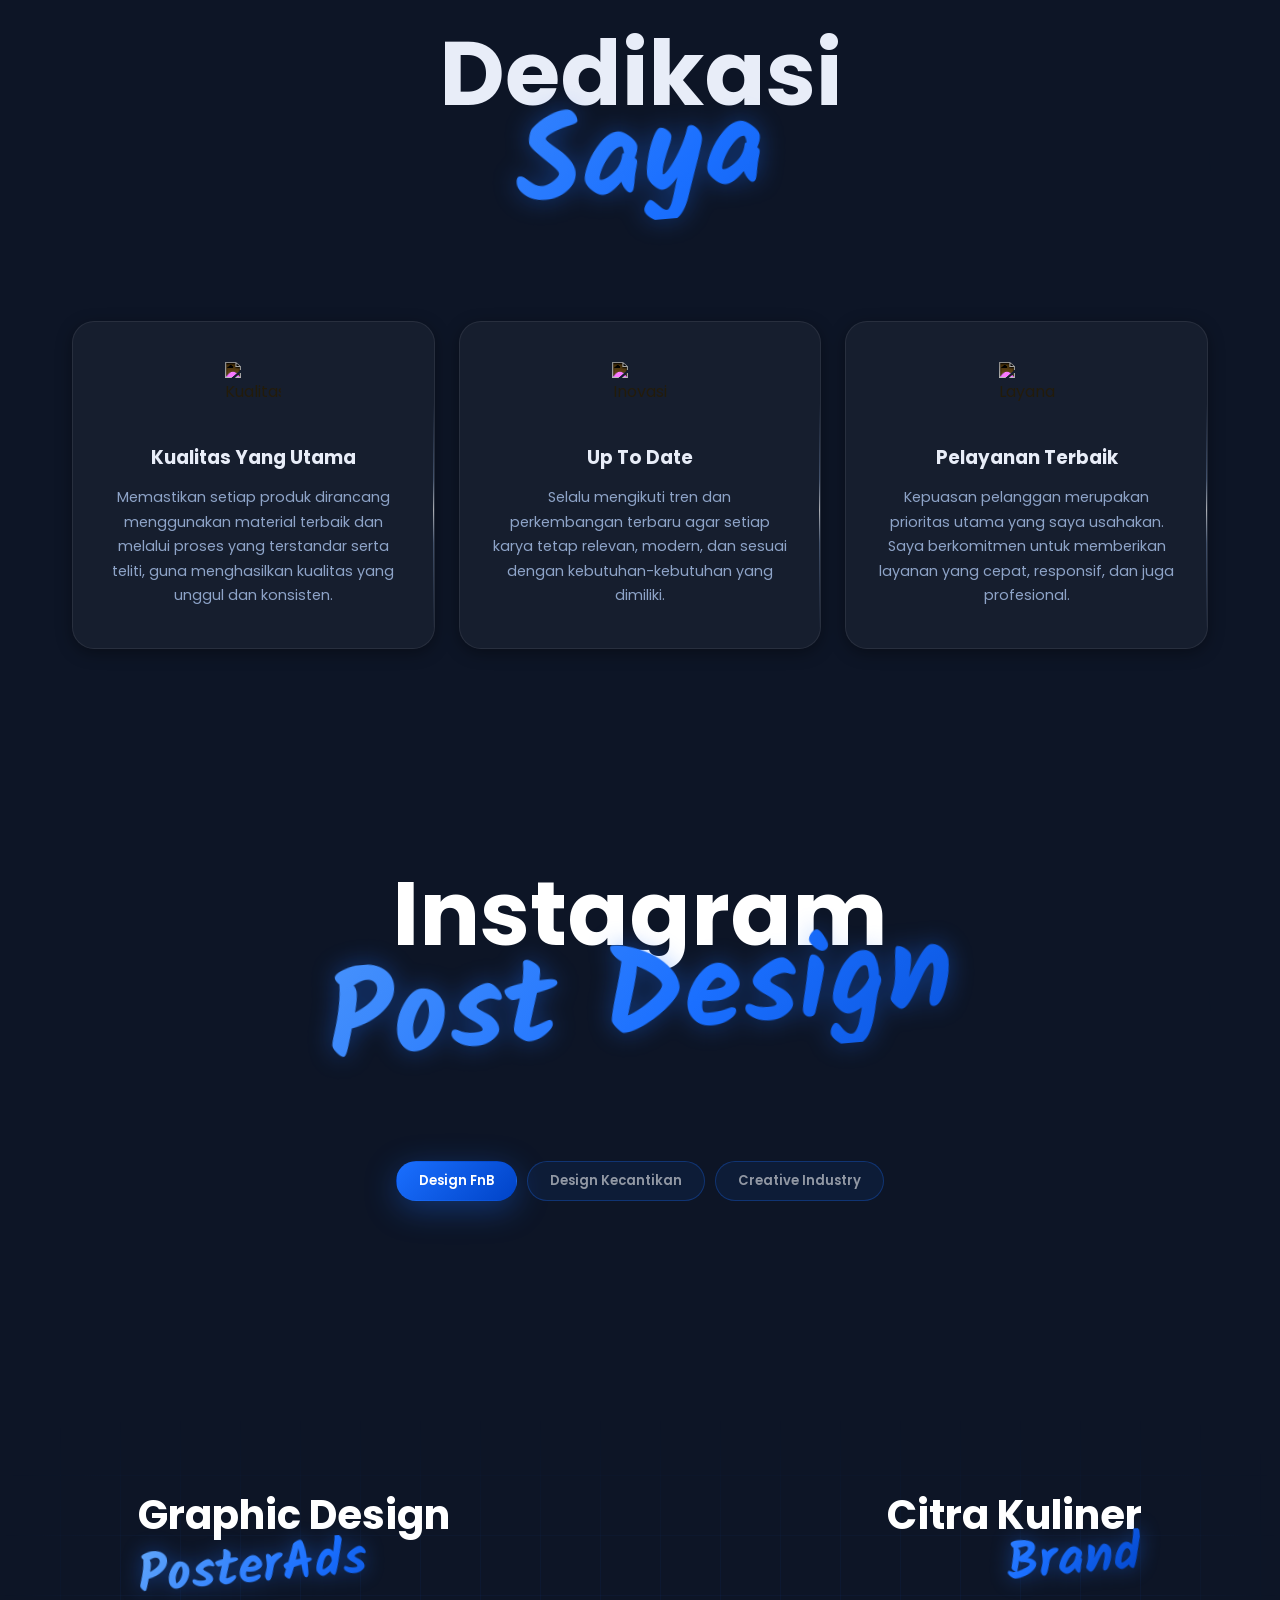
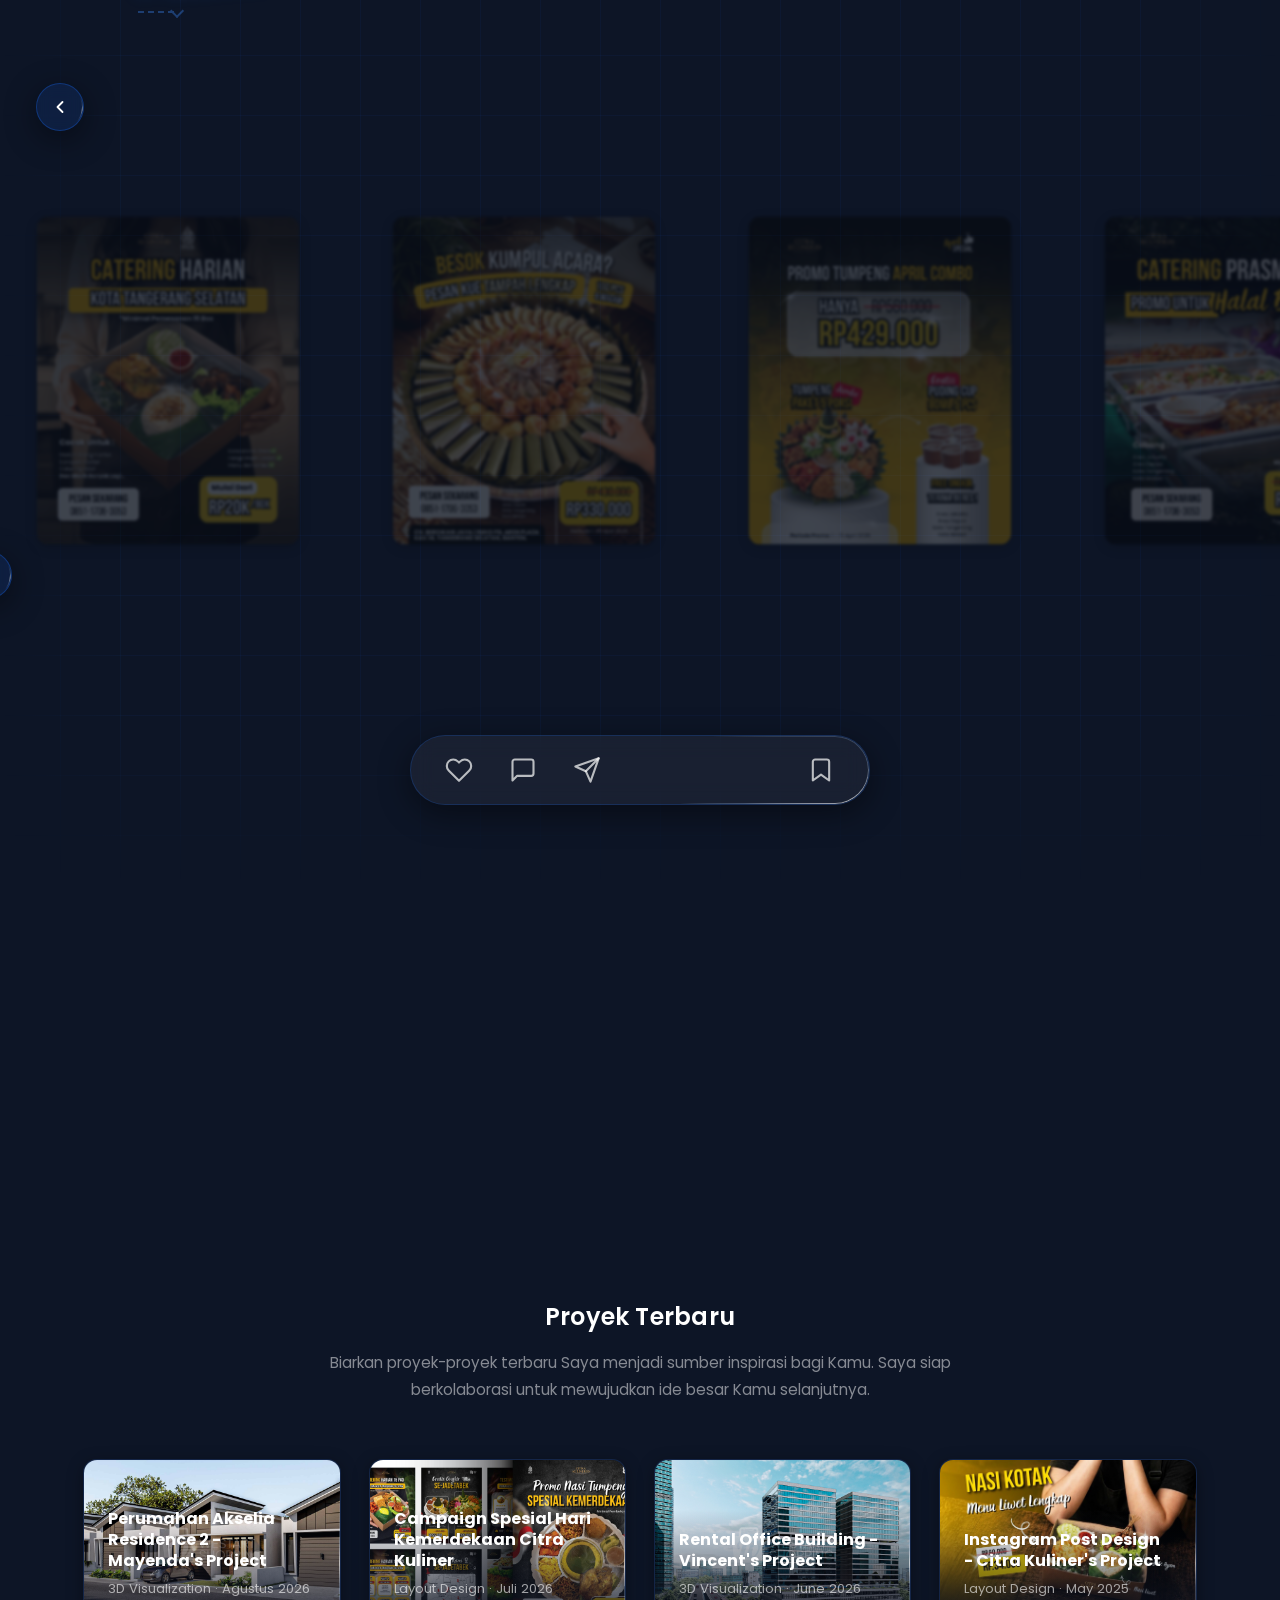
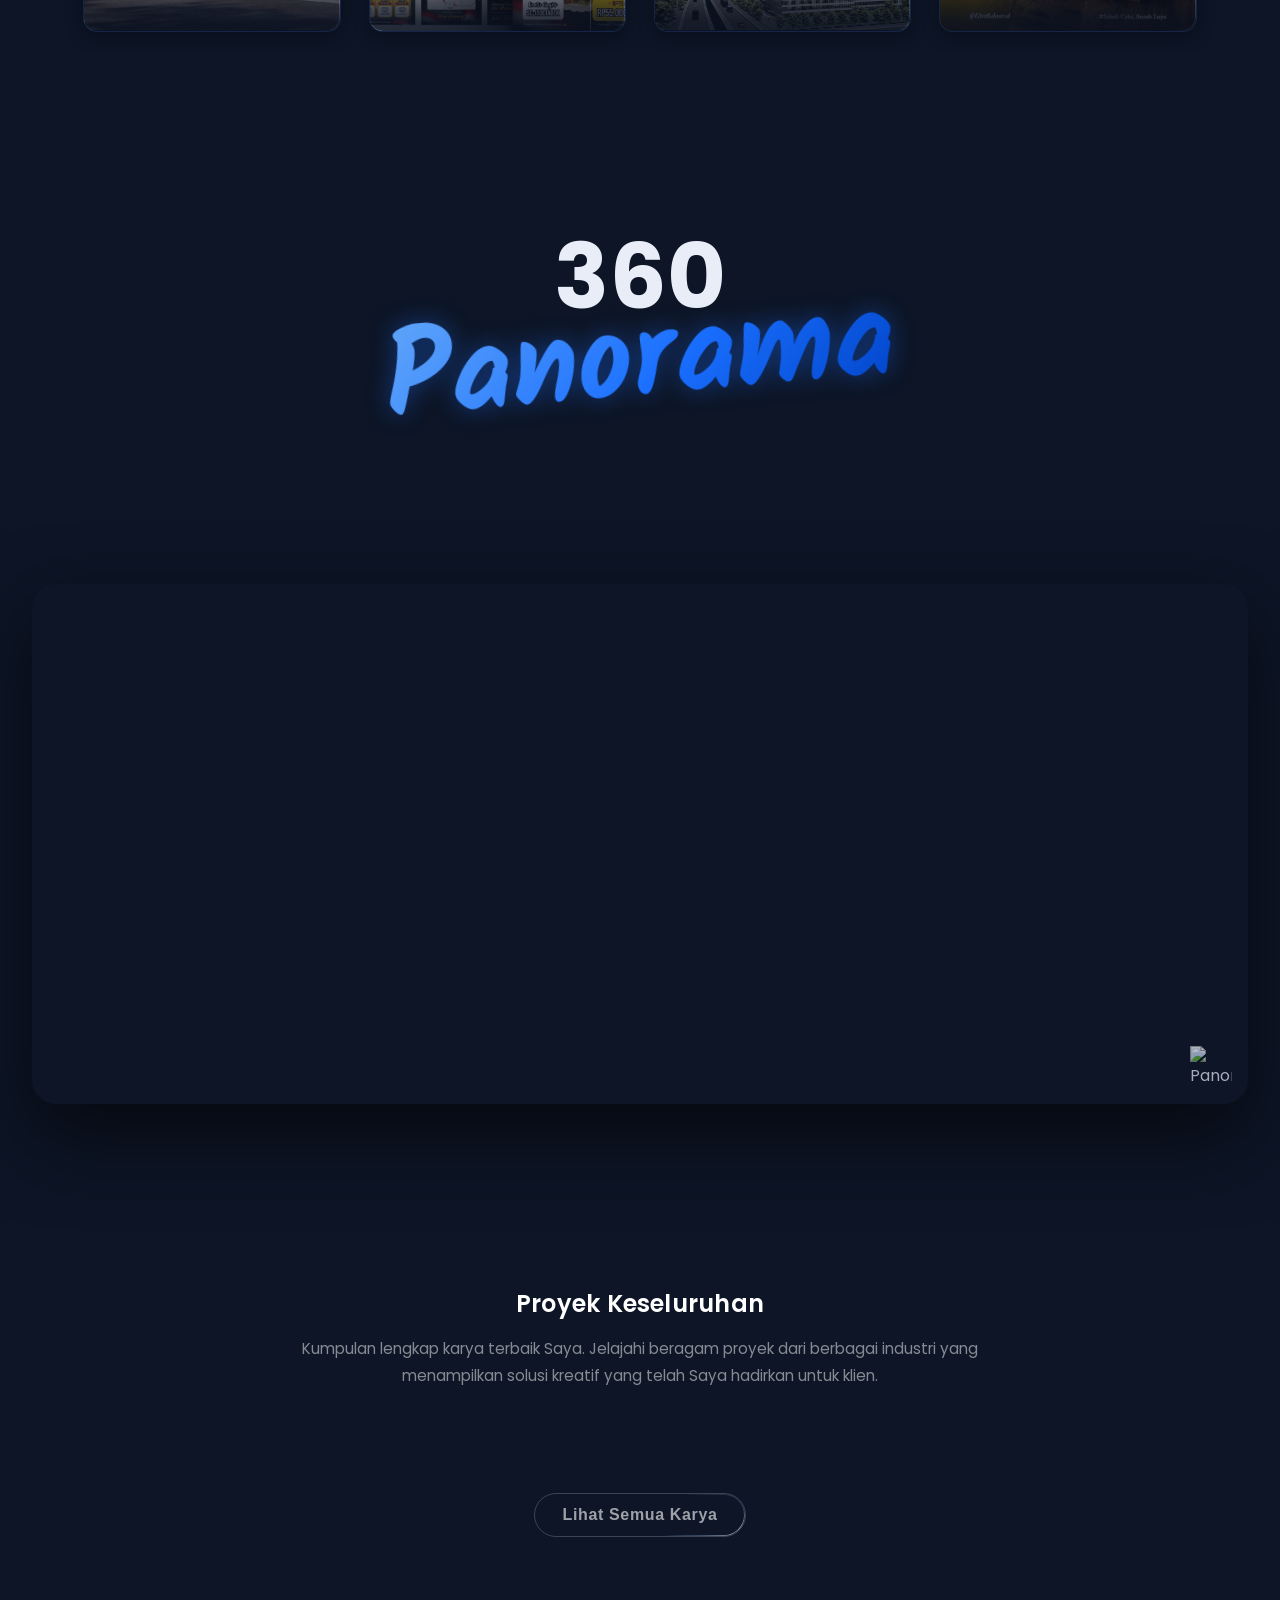
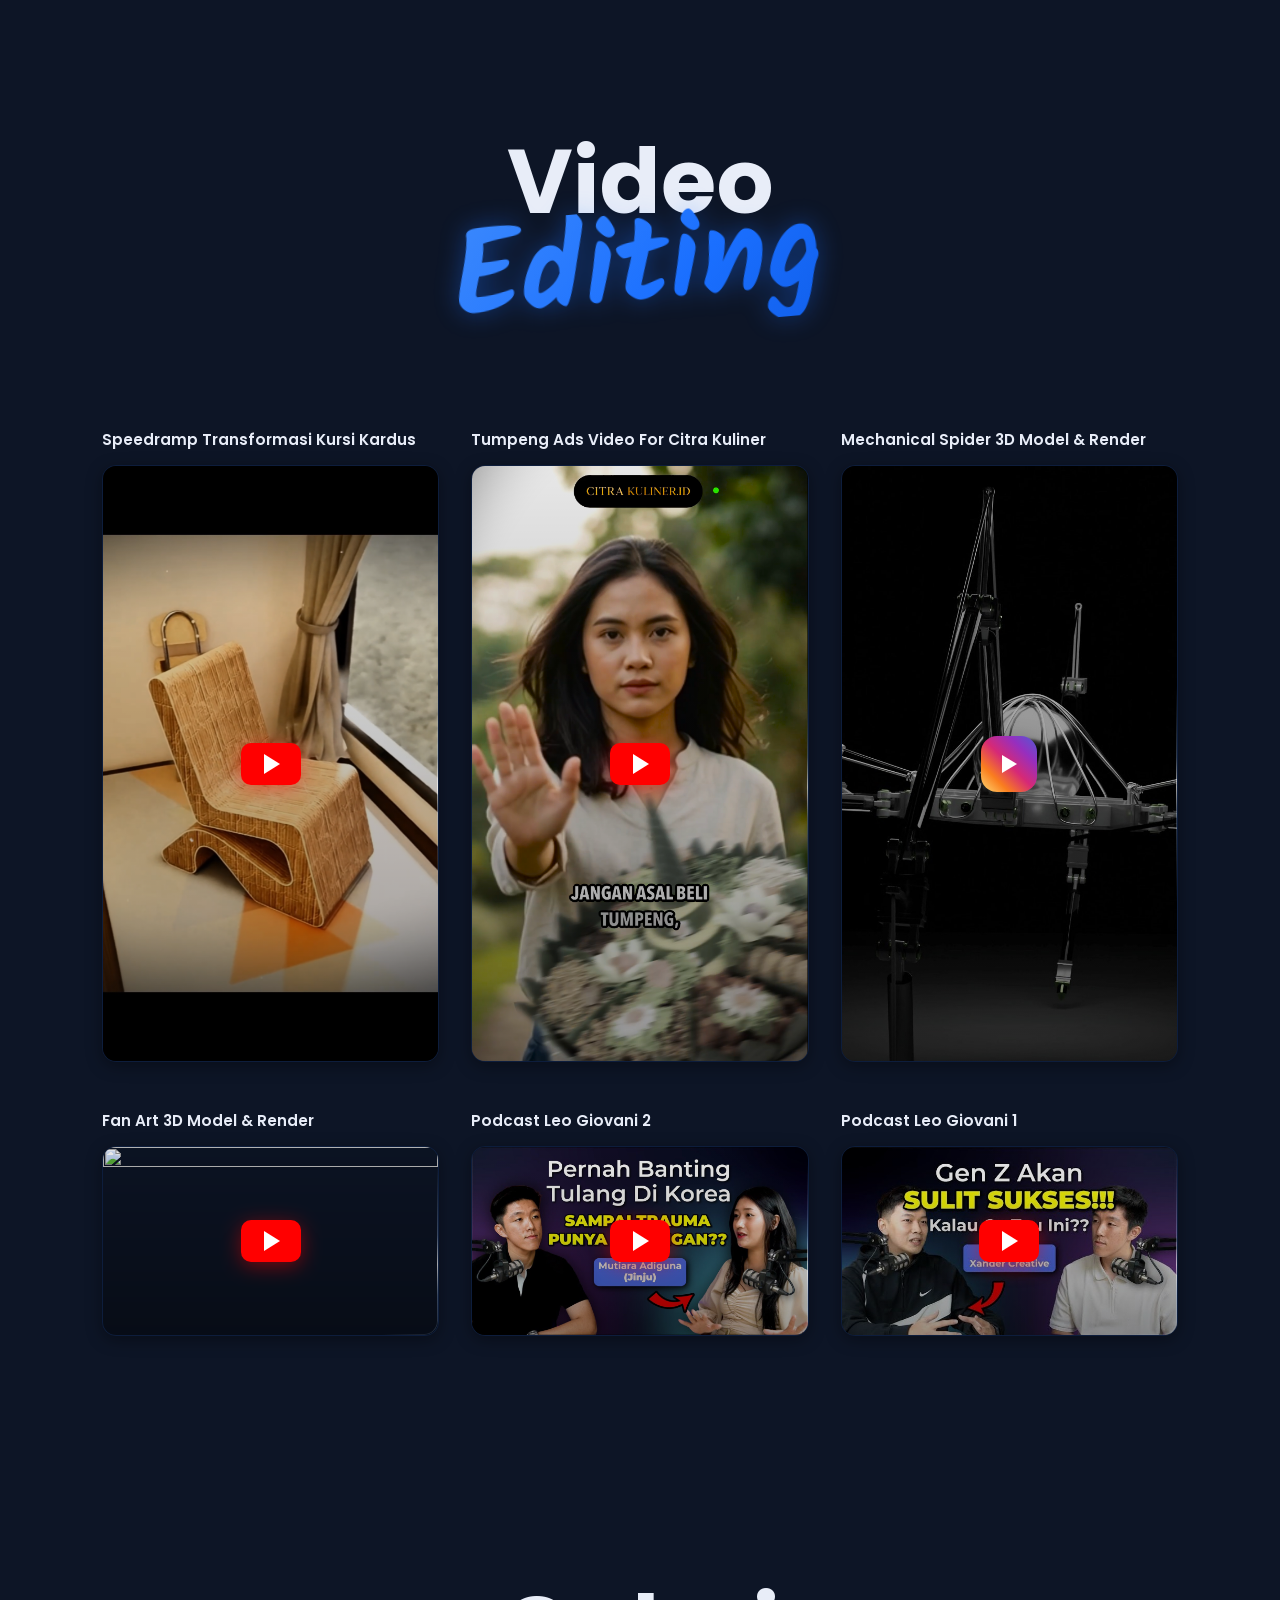
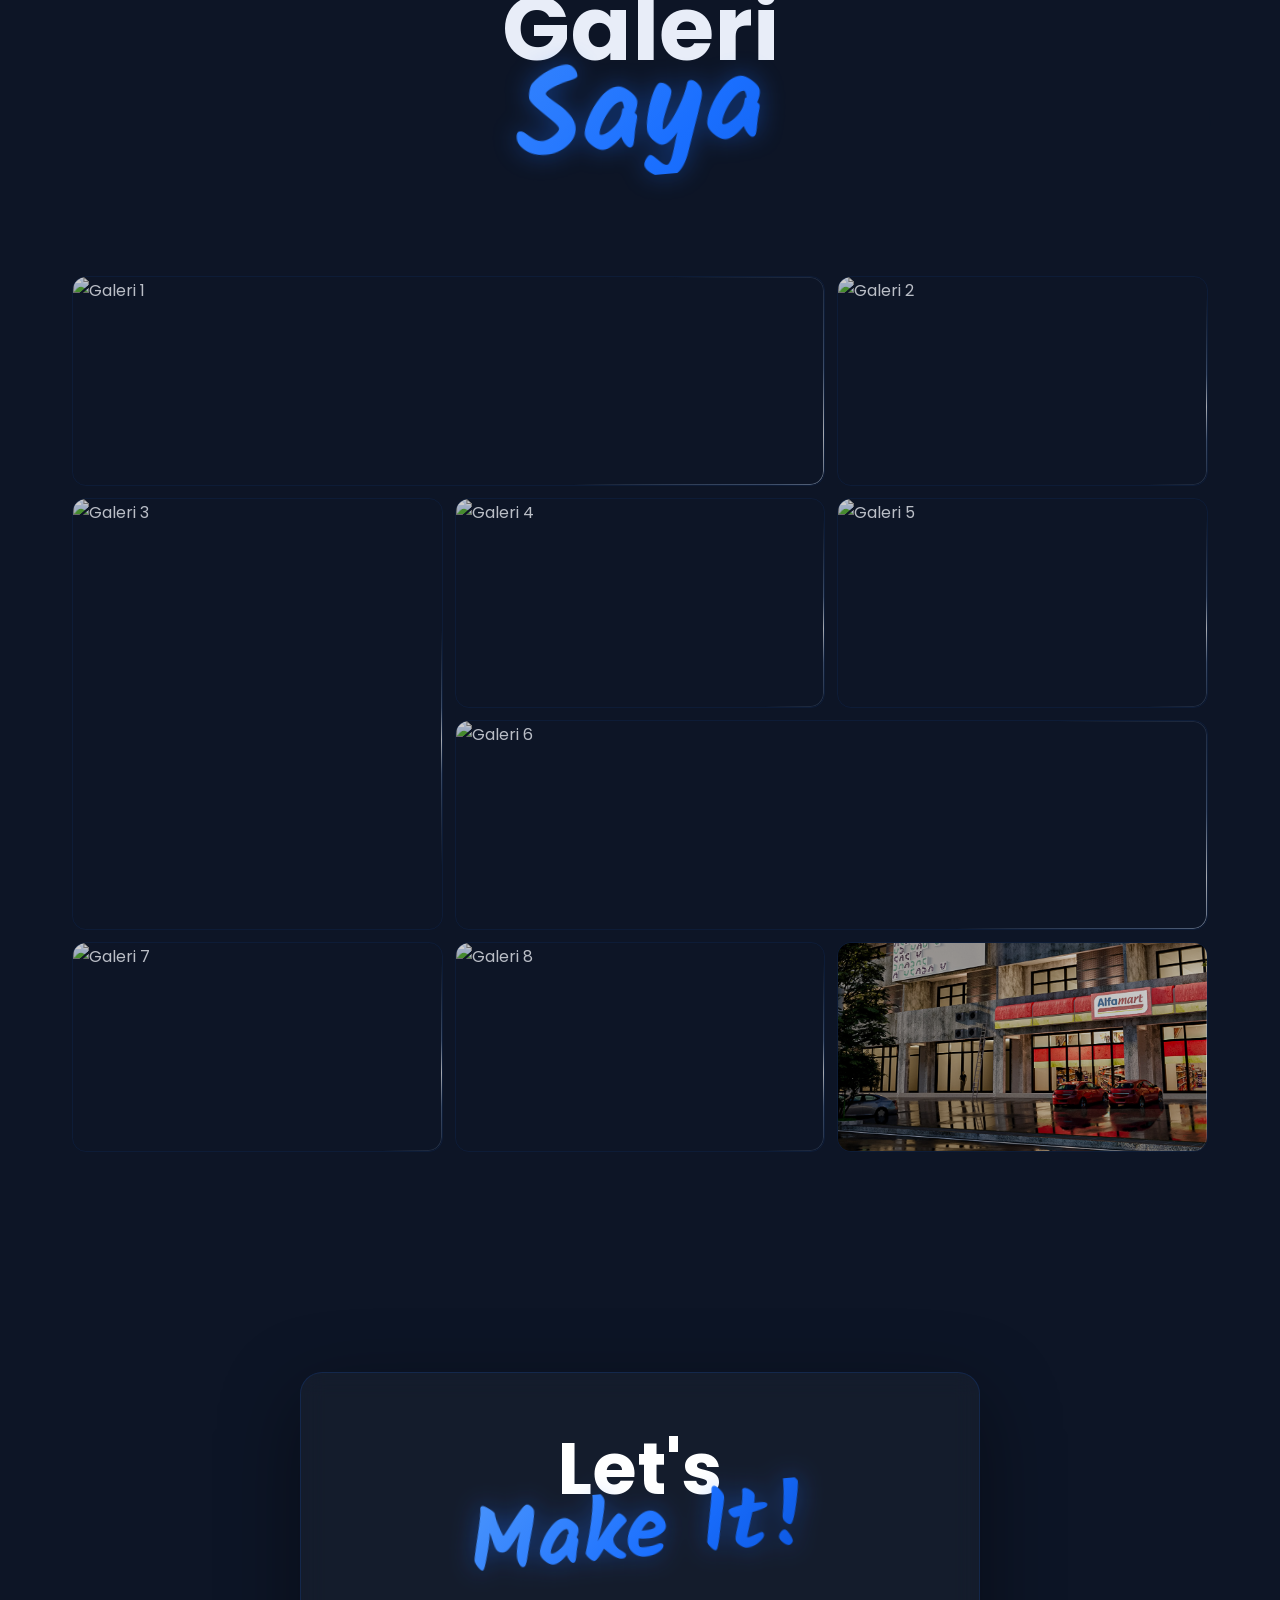
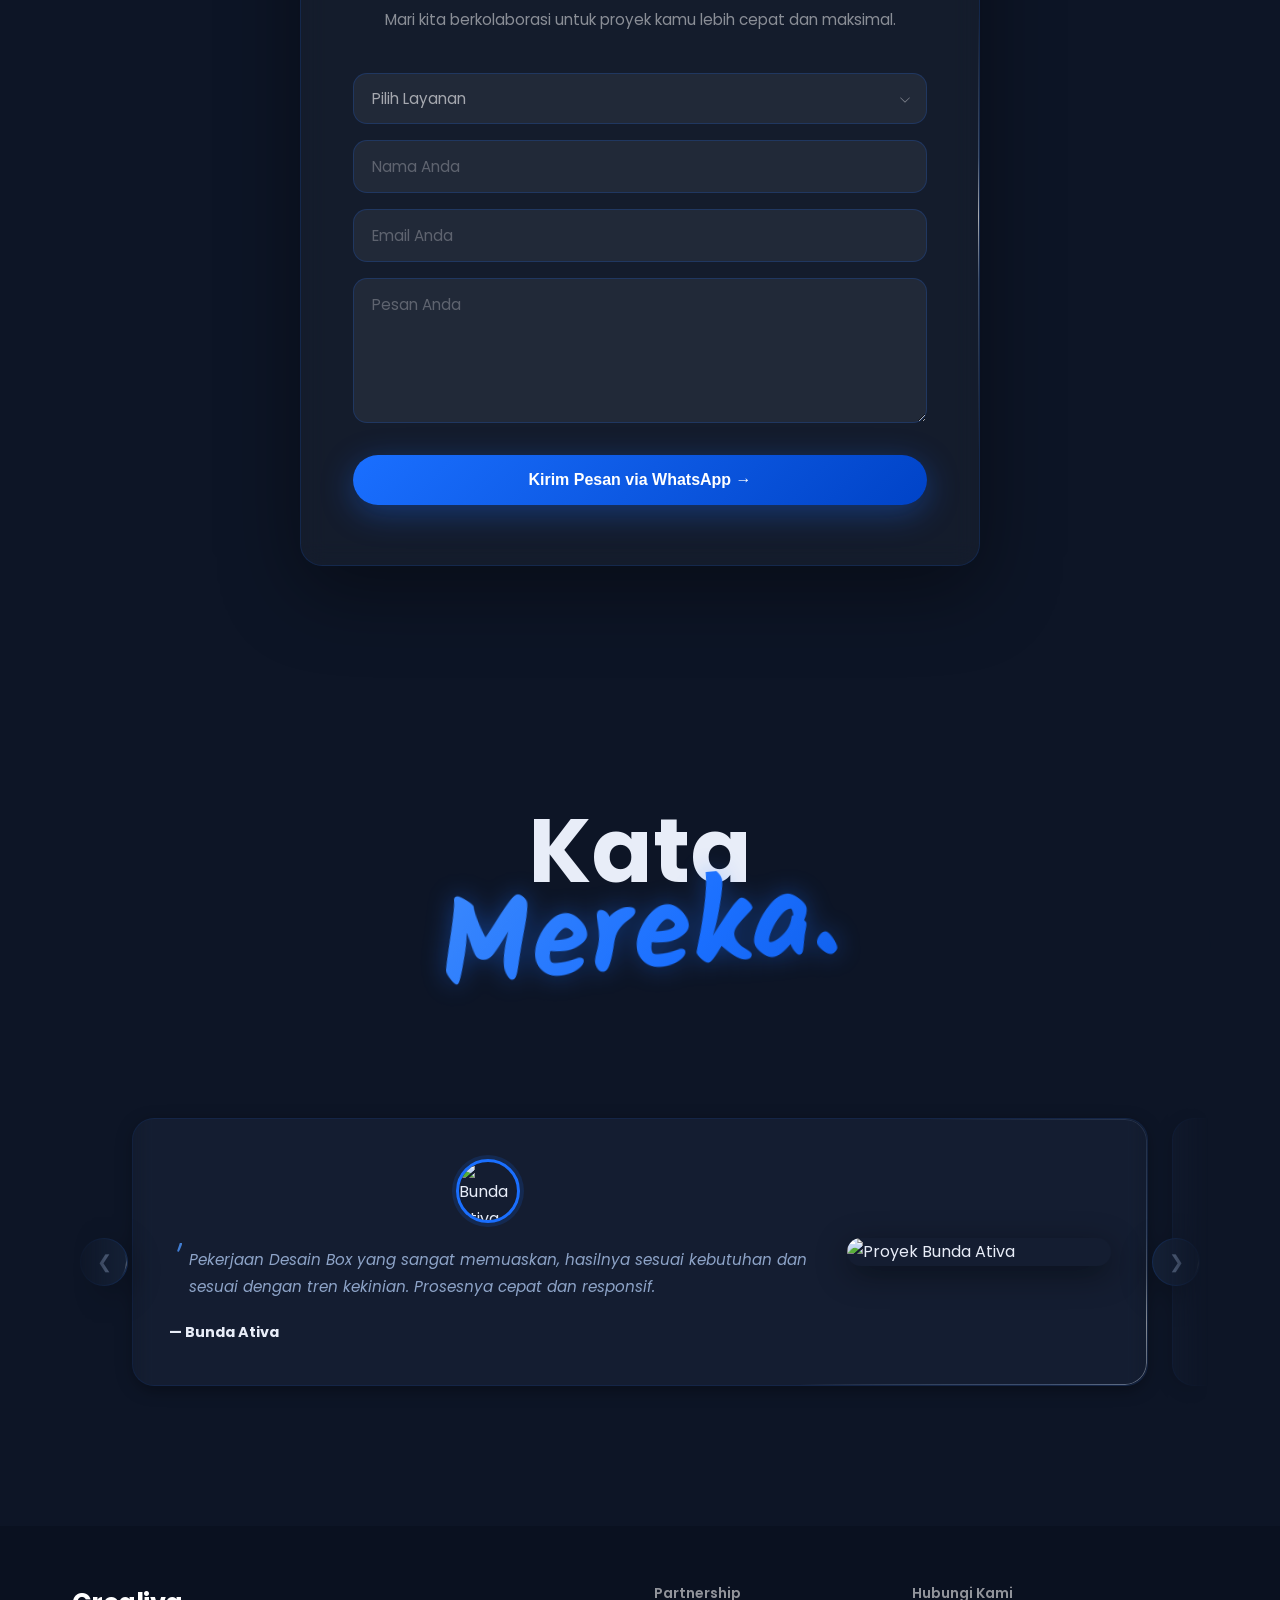
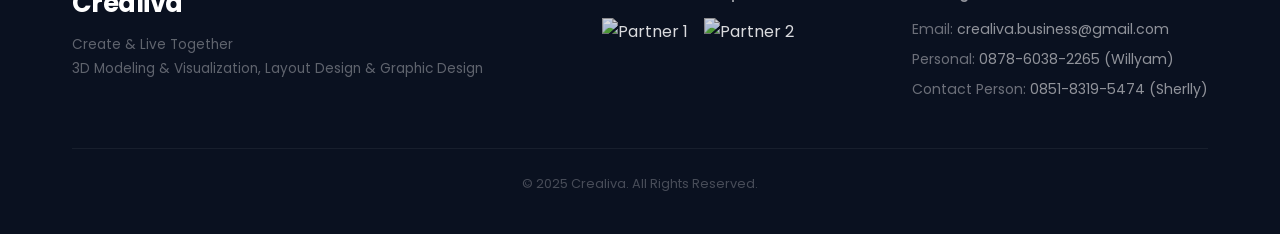
==== commit d1b4de51: "Update index.html" ====
--- a/index.html
+++ b/index.html
@@ -12,14 +12,14 @@
   <meta name="google-site-verification" content="m-oez1A4F_yt89DSm_Z8M4eMAKZ4NHfPDQjDYipAh_E">
   
   <!-- ═══ SEO & OG TAGS ═══ -->
-<meta name="description" content="Portfolio Willyam Qibson — Freelancer spesialis 3D Visualization, Layout Design & Digital Ads untuk bisnis properti, kuliner, dan brand lokal di Indonesia.">
+<meta name="description" content="Portfolio Willyam Qibson — Freelancer spesialis Modeling & Visualisasi SketchUp, Layout Design & Desain Grafis untuk bisnis properti, kuliner, dan brand lokal di Indonesia.">
 <meta name="keywords" content="freelancer desain grafis, 3D visualization, layout design, digital ads, Meta Ads, Google Ads, SketchUp, Enscape, portofolio kreatif, Jakarta">
 <meta name="author" content="Willyam Qibson">
 <meta name="robots" content="index, follow">
 
 <!-- Open Graph (WhatsApp, Facebook, LinkedIn) -->
 <meta property="og:title" content="Crealiva — Portfolio Willyam Qibson">
-<meta property="og:description" content="Freelancer spesialis 3D Visualization, Layout Design & Digital Ads. Membantu bisnis properti, kuliner, dan brand lokal tampil lebih profesional.">
+<meta property="og:description" content="Freelancer spesialis Modeling & Visualisasi SketchUp, Layout Design & Desain Grafis. Membantu bisnis properti, kuliner, dan brand lokal tampil lebih profesional.">
 <meta property="og:image" content="https://crealivaportfolio.github.io/LogoCrealiva22.png">
 <meta property="og:url" content="https://crealivaportfolio.github.io/">
 <meta property="og:type" content="website">
@@ -29,7 +29,7 @@
 <!-- Twitter/X Card -->
 <meta name="twitter:card" content="summary_large_image">
 <meta name="twitter:title" content="Crealiva — Portfolio Willyam Qibson">
-<meta name="twitter:description" content="Freelancer spesialis 3D Visualization, Layout Design & Digital Ads untuk bisnis properti, kuliner, dan brand lokal.">
+<meta name="twitter:description" content="Freelancer spesialis Modeling & Visualisasi SketchUp, Layout Design & Desain Grafis untuk bisnis properti, kuliner, dan brand lokal.">
 <meta name="twitter:image" content="https://crealivaportfolio.github.io/LogoCrealiva22.png">
 
 <style>
@@ -116,6 +116,22 @@
 img { display:block; max-width:100%; }
 .container { max-width:1200px; margin:0 auto; padding:0 32px; }
 
+/* ═══ FIX: perbesar card Recent Projects di desktop ═══ */
+#portfolio .container {
+  max-width: 1500px;
+}
+#latest-projects {
+  gap: 28px;
+}
+#latest-projects .portfolio-item > img {
+  aspect-ratio: 3/2;
+}
+@media(max-width:1600px){
+  #portfolio .container {
+    max-width: 92vw;
+  }
+}
+
 /* ═══ SCROLL REVEAL ═══ */
 .reveal { opacity:0; transform:translateY(40px); transition:opacity .75s var(--ease), transform .75s var(--ease); }
 .reveal.visible { opacity:1; transform:none; }
@@ -219,13 +235,17 @@
 .hero::before {
   content:""; position:absolute; inset:0;
   background:url('iphone crealiva sample3.gif') center/cover no-repeat;
-  z-index:0; filter:brightness(.45) blur(3px); transform:scale(1.04);
-}
+  z-index:0; filter:brightness(.45) blur(3px);
+  -webkit-mask-image: linear-gradient(to bottom, black 0%, black 40%, transparent 100%);
+  mask-image: linear-gradient(to bottom, black 0%, black 40%, transparent 100%);
+}
+
 .hero::after {
   content:""; position:absolute; inset:0;
-  background:linear-gradient(135deg,rgba(11,17,32,.88) 0%,rgba(0,55,130,.6) 55%,rgba(0,20,60,.4) 100%);
+  background:linear-gradient(to bottom,rgba(11,17,32,.88) 0%,rgba(0,55,130,.6) 55%,rgba(0,55,130,.45) 100%);
   z-index:1;
 }
+
 .hero .container, .hero-content, .hero-image { position:relative; z-index:3; }
 .hero .container { display:flex; align-items:center; justify-content:space-between; gap:350px; }
 .hero-content { max-width:600px; }
@@ -262,15 +282,69 @@
 .scroll-hint__line { width:1px; height:40px; background:linear-gradient(rgba(255,255,255,.4),transparent); animation:scrollLine 1.6s ease-in-out infinite; }
 @keyframes scrollLine { 0%,100%{transform:scaleY(1);opacity:.5} 50%{transform:scaleY(.5);opacity:1} }
 
-/* ═══ IMAGE STRIP ═══ */
-.full-width-images { width:100%; overflow:hidden; line-height:0; }
-.full-width-image-container { display:flex; overflow:visible; will-change:transform; }
-.full-width-image-container img {
-  width:calc(100% / 3); aspect-ratio:1/1; object-fit:cover; object-position:center;
-  flex-shrink:0; display:block;
-  transition:filter 1s var(--ease), transform 1s ease, box-shadow .5s ease;
-  filter:brightness(.45) grayscale(.3);
-}
+
+
+
+
+
+/* ═══ HERO TRANSITION — Wave + Rising Particles ═══ */
+.hero-transition{
+  position:relative;
+  height:226px;
+  margin-top:0px;
+  z-index:2;
+  overflow:hidden;
+  pointer-events:none;
+  background:linear-gradient(to bottom, rgba(0,55,130,.45) 0%, rgba(0,40,100,.22) 35%, transparent 70%);
+}
+
+.ht-wave{
+  position:absolute;
+  left:0; right:0; top:0;
+  line-height:0;
+  z-index:2;
+}
+.ht-wave svg{ width:100%; height:150px; display:block; }
+.ht-glow-line{
+  fill:none;
+  stroke:url(#htGrad);
+  stroke-width:2;
+  filter:drop-shadow(0 0 10px rgba(61,142,255,.75));
+  animation:htFlow 6s ease-in-out infinite;
+}
+
+@keyframes htFlow{
+  0%,100%{ stroke-dashoffset:0; }
+  50%{ stroke-dashoffset:40; }
+}
+.ht-particles{
+  position:absolute;
+  left:0; right:0; bottom:0;
+  height:220px;
+  z-index:3;
+  pointer-events:none;
+  overflow:visible;
+}
+.ht-dot{
+  position:absolute;
+  bottom:-10px;
+  width:4px; height:4px;
+  border-radius:50%;
+  background:var(--blue-bright);
+  box-shadow:0 0 8px 2px rgba(61,142,255,.9);
+  animation:htRise linear infinite;
+}
+@keyframes htRise{
+  0%{ transform:translateY(0) scale(1); opacity:0; }
+  12%{ opacity:1; }
+  88%{ opacity:.4; }
+  100%{ transform:translateY(-280px) scale(.3); opacity:0; }
+}
+@media(max-width:768px){
+  .hero-transition{ height:100px; }
+  .ht-wave svg{ height:100px; }
+}
+
 .full-width-image-container img:hover { filter:brightness(.85) grayscale(0); transform:scale(1.06); box-shadow:0 20px 40px rgba(0,0,0,.5); }
 @media(max-width:767px) { .full-width-image-container img { width:100vw; aspect-ratio:1/1; object-fit:cover; flex-shrink:0; } }
 
@@ -466,13 +540,56 @@
 }
 
 /* ═══ CITRA KULINER CAROUSEL ═══ */
+
+
 .ck-section {
   position:relative; width:100%; padding:80px 0; overflow:hidden;
   background:transparent;
+}
+.ck-section::before {
+  content:'';
+  position:absolute;
+  inset:0;
+  z-index:0;
+  pointer-events:none;
   background-image:linear-gradient(rgba(26,111,255,.05) 1px,transparent 1px),linear-gradient(90deg,rgba(26,111,255,.05) 1px,transparent 1px);
   background-size:60px 60px;
-}
-.ck-section::after { content:''; position:absolute; inset:0; background:radial-gradient(ellipse 90% 80% at 50% 50%,transparent 60%,rgba(11,17,32,.3) 100%); pointer-events:none; z-index:0; }
+  -webkit-mask-image: linear-gradient(
+    to bottom,
+    transparent 0%,
+    black 15%,
+    black 85%,
+    transparent 100%
+  ),
+  linear-gradient(
+    to right,
+    transparent 0%,
+    black 10%,
+    black 90%,
+    transparent 100%
+  );
+  -webkit-mask-composite: source-in;
+  mask-image: linear-gradient(
+    to bottom,
+    transparent 0%,
+    black 15%,
+    black 85%,
+    transparent 100%
+  ),
+  linear-gradient(
+    to right,
+    transparent 0%,
+    black 10%,
+    black 90%,
+    transparent 100%
+  );
+  mask-composite: intersect;
+}
+
+
+
+
+.ck-section::after { content:''; position:absolute; inset:0; background:none); pointer-events:none; z-index:0; }
 .ck-head { position:relative; z-index:2; display:flex; justify-content:space-between; align-items:flex-start; max-width:1100px; margin:0 auto 52px; padding:0 48px; }
 .ck-head-block { line-height:1; }
 .ck-head-block.ck-right { text-align:right; }
@@ -518,6 +635,22 @@
 .description-section  { font-size:.95rem; color:var(--ink-2); line-height:1.75; text-align:center; max-width:680px; margin:0 auto 56px; }
 .description-section2 { font-size:.95rem; color:rgba(255,255,255,.5); line-height:1.75; text-align:center; max-width:680px; margin:0 auto 56px; }
 .portfolio-grid { display:grid; grid-template-columns:repeat(auto-fit,minmax(300px,1fr)); gap:20px; }
+/* ═══ FIX: Recent Projects selalu rapi, tidak ada kartu sendirian ═══ */
+#latest-projects {
+  grid-template-columns: repeat(4, 1fr);
+}
+@media(max-width:992px){
+  #latest-projects {
+    grid-template-columns: repeat(2, 1fr);
+  }
+}
+@media(max-width:600px){
+  #latest-projects {
+    grid-template-columns: 1fr;
+  }
+}
+
+
 .portfolio-item {
   background:var(--surface); border-radius:var(--radius-md); overflow:hidden;
   position:relative; box-shadow:var(--shadow-sm);
@@ -642,6 +775,12 @@
 .footer-divider { border:none; border-top:1px solid rgba(255,255,255,.06); margin-bottom:24px; }
 .footer-copy { text-align:center; font-size:.8rem; color:rgba(255,255,255,.25); }
 
+/* Partnership (tengah) */
+.footer-partnership { text-align:center; flex:1 1 200px; }
+.footer-partnership h3 { font-size:0.88rem; font-weight:600; color:rgba(255,255,255,.55); margin-bottom:12px; }
+.footer-partnership .partnership-logos { display:flex; justify-content:center; align-items:center; gap:16px; }
+.footer-partnership .partnership-logo { height:36px; width:auto; object-fit:contain; opacity:.85; transition:opacity .3s var(--ease); }
+.footer-partnership .partnership-logo:hover { opacity:1; }
 /* ═══ MODAL ═══ */
 .modal { position:fixed; z-index:1001; inset:0; overflow:auto; background:rgba(11,17,32,.95); backdrop-filter:blur(12px); padding:60px 20px; opacity:0; visibility:hidden; transition:opacity .35s var(--ease), visibility .35s var(--ease); }
 .modal.show { opacity:1; visibility:visible; }
@@ -653,7 +792,14 @@
 .project-description { font-size:.95rem; line-height:1.75; color:var(--ink-2); margin-bottom:32px; }
 .project-gallery-grid { display:grid; grid-template-columns:repeat(auto-fit,minmax(200px,1fr)); gap:14px; }
 .project-gallery-grid a { display:block; border-radius:var(--radius-sm); overflow:hidden; box-shadow:var(--shadow-sm); }
-.project-gallery-grid img { width:100%; aspect-ratio:4/3; object-fit:cover; display:block; transition:transform .4s var(--ease); }
+.project-gallery-grid img {
+  width:100%;
+  aspect-ratio:4/3;
+  object-fit:contain;
+  background:#0a1220;
+  display:block;
+  transition:transform .4s var(--ease);
+}
 .project-gallery-grid a:hover img { transform:scale(1.06); }
 body.modal-open { overflow:hidden; }
 .image-overlay { display:none; position:fixed; inset:0; background:rgba(0,0,0,.95); z-index:2000; justify-content:center; align-items:center; cursor:pointer; animation:fadeIn .25s var(--ease); }
@@ -708,6 +854,7 @@
   .slider-container{padding:0 10px;} .slider-btn{width:40px;height:40px;font-size:16px;}
   .contact-section{margin:40px 16px;padding:40px 28px;}
   .footer-content{flex-direction:column;align-items:center;text-align:center;}
+  .footer-partnership { order:2; margin:8px 0; }
   .commitment-background-logo{width:80vw!important;} .commitment-background-logo2{width:40vw!important;}
 }
 @media(max-width:430px){
@@ -1278,8 +1425,8 @@
 
 /* Instagram card */
 .igpost-card {
-  background: rgba(22,32,53,.9);
-  border: 1px solid rgba(26,111,255,.12);
+  background: #ffffff;  
+  border: 1px solid rgba(0,0,0,.08);
   border-radius: 20px;
   width: calc(33.333% - 14px);
   max-width: 340px;
@@ -1342,7 +1489,7 @@
 .igpost-action-btn svg {
   width: 24px;
   height: 24px;
-  stroke: rgba(255,255,255,.7);
+  stroke: rgba(0,0,0,.75);
   stroke-width: 1.8;
   fill: none;
   stroke-linecap: round;
@@ -2003,6 +2150,166 @@
     order: 2 !important;
   }
 }
+
+/* ═══ NEW: LOGO OVERLAY — DYNAMIC INTERACTIVE PARALLAX ═══
+   Menambahkan sedikit transition manual di luar transform inline JS
+   supaya perubahan opacity/filter saat interaksi terasa halus. */
+.commitment-background-logo,
+.commitment-background-logo2 {
+  transition: opacity .6s ease, filter .6s ease;
+}
+.logo-parallax-active .commitment-background-logo {
+  opacity: .1 !important;
+}
+.logo-parallax-active .commitment-background-logo2 {
+  opacity: .09 !important;
+}
+
+/* ═══ PANORAMA GALLERY — Karya 360° ═══ */
+.pg-section{
+  padding:1px 0;
+  background:transparent;
+  position:relative;
+}
+.pg-stage{
+  width:100%;
+  max-width:1200px;
+  height:640px;
+  margin:0 auto;
+  margin-top: -150px;
+  position:relative;
+  perspective:1700px;
+  cursor:grab;
+  user-select:none;
+  touch-action:pan-y;
+  transform: scale(1.15);
+
+-webkit-mask-image: linear-gradient(
+    to right,
+    transparent 0,
+    black 250px,
+    black calc(100% - 250px),
+    transparent 100%
+  );
+  mask-image: linear-gradient(
+    to right,
+    transparent 0,
+    black 250px,
+    black calc(100% - 250px),
+    transparent 100%
+  );
+
+}
+.pg-stage:active{ cursor:grabbing; }
+
+.pg-cylinder{
+  width:100%;
+  height:100%;
+  position:absolute;
+  transform-style:preserve-3d;
+  will-change:transform;
+}
+.pg-cluster{
+  position:absolute;
+  top:50%;
+  left:50%;
+  transform-style:preserve-3d;
+  backface-visibility:hidden;
+}
+.pg-panel{
+  position:absolute;
+  border-radius:14px;
+  overflow:hidden;
+  background:#0d1526;
+  border:1px solid rgba(61,142,255,.22);
+  box-shadow:0 24px 56px rgba(0,0,0,.5);
+  display:flex;
+  align-items:flex-end;
+  backface-visibility:hidden;
+}
+.pg-panel img{
+  position:absolute;
+  inset:0;
+  width:100%;
+  height:100%;
+  object-fit:cover;
+  filter:brightness(.78);
+}
+.pg-panel-inner{
+  position:relative;
+  width:100%;
+  padding:16px 18px;
+  background:linear-gradient(to top, rgba(11,17,32,.96) 0%, rgba(11,17,32,.2) 65%, transparent 100%);
+}
+.pg-panel .pg-tag{
+  font-size:.68rem;
+  color:var(--blue-bright);
+  letter-spacing:.08em;
+  text-transform:uppercase;
+  font-weight:600;
+  display:none;
+  margin-bottom:3px;
+}
+.pg-panel h3{
+  font-size:.98rem;
+  font-weight:600;
+  line-height:1.3;
+  color:#fff;
+}
+.pg-glowcore{
+  position:absolute;
+  top:50%; left:50%;
+  width:70px;height:70px;
+  margin:-35px 0 0 -35px;
+  border-radius:50%;
+  background:radial-gradient(circle, rgba(61,142,255,.5) 0%, transparent 70%);
+  filter:blur(12px);
+  animation:pgCoreGlow 3s ease-in-out infinite;
+  pointer-events:none;
+}
+@keyframes pgCoreGlow{
+  0%,100%{ opacity:.5; transform:scale(1); }
+  50%{ opacity:.9; transform:scale(1.3); }
+}
+.pg-hint{
+  margin-top:24px;
+  display:flex;
+  align-items:center;
+  justify-content:center;
+  gap:10px;
+  font-size:.78rem;
+  color:var(--ink-2);
+  letter-spacing:.05em;
+}
+.pg-hint .pg-arrow{
+  display:inline-flex;
+  align-items:center;
+  justify-content:center;
+  width:26px;height:26px;
+  border-radius:50%;
+  background:rgba(26,111,255,.15);
+  border:1px solid rgba(61,142,255,.35);
+  font-size:.78rem;
+  animation:pgPulseArrow 1.8s ease-in-out infinite;
+}
+@keyframes pgPulseArrow{
+  0%,100%{ transform:translateX(0); opacity:.6; }
+  50%{ transform:translateX(4px); opacity:1; }
+}
+@media (max-width:1023px){
+  .pg-stage{ height:520px;  margin-top: -50px; transform: scale(1.35);}
+    .pg-panel h3{ font-size:.88rem; }
+  .pg-panel .pg-tag{ font-size:.62rem; }
+  .pg-panel-inner{ padding:14px 16px; }
+}
+@media (max-width:640px){
+  .pg-stage{ height:420px; }
+  .pg-hint{ font-size:.68rem; text-align:center; padding:0 12px; }
+  .pg-panel h3{ font-size:.5rem; line-height:1.25; }
+  .pg-panel .pg-tag{ font-size:.4rem; }
+  .pg-panel-inner{ padding:12px 14px; }
+}
+
 
 </style>
 </head>
@@ -2043,7 +2350,7 @@
       <div class="hero-badge"><span></span>Creative Portfolio 2026</div>
       <h2 class="hero-title">Crealiva!</h2>
       <h2 class="hero-title2">Create &amp; Live Together</h2>
-      <p>Freelancer spesialis <strong style="color:#fff">3D Visualization, Layout Design & Digital Ads</strong> — membantu bisnis properti, kuliner, dan brand lokal tampil lebih profesional dan menarik di dunia digital.</p>
+      <p>Freelancer spesialis <strong style="color:#fff">Modeling & Visualisasi SketchUp, Layout Design & Desain Grafis</strong> — membantu bisnis properti, kuliner, dan brand lokal tampil lebih profesional dan menarik di dunia digital.</p>
       <div class="hero-cta-row">
         <a href="#portfolio" class="cta-button">Browse Works</a>
       </div>
@@ -2052,18 +2359,43 @@
       <img src="LogoCrealiva22.png" alt="Logo Crealiva" class="logo-animated">
     </div>
   </div>
+  
+
   <div class="scroll-hint" aria-hidden="true">
     <div class="scroll-hint__line"></div>
     <span>SCROLL</span>
   </div>
 </section>
 
-<!-- IMAGE STRIP -->
-<section class="full-width-images" aria-hidden="true" id="strip-section">
-  <div class="full-width-image-container" id="strip-container">
-    <img src="giftcardcrealiva.jpg" alt="">
-    <img src="totbagcrealiva.jpg"   alt="">
-    <img src="phonecrealiva.jpg"    alt="">
+
+<!-- HERO TRANSITION — Wave + Rising Particles -->
+<div class="hero-transition">
+  <div class="ht-particles" id="htParticles"></div>
+  <div class="ht-wave">
+    <svg viewBox="0 0 1440 220" preserveAspectRatio="none">
+      <defs>
+        <linearGradient id="htGrad" x1="0" y1="0" x2="1" y2="0">
+          <stop offset="0%" stop-color="#3D8EFF" stop-opacity="0"/>
+          <stop offset="50%" stop-color="#3D8EFF" stop-opacity="1"/>
+          <stop offset="100%" stop-color="#3D8EFF" stop-opacity="0"/>
+        </linearGradient>
+          <linearGradient id="htFadeFill" x1="0" y1="0" x2="0" y2="1">
+          <stop offset="0%" stop-color="#0B1120" stop-opacity="1"/>
+          <stop offset="100%" stop-color="#0B1120" stop-opacity="0"/>
+        </linearGradient>
+      </defs>
+      <path d="M0,65 C240,125 480,5 720,55 C960,105 1200,15 1440,65 L1440,220 L0,220 Z" fill="url(#htFadeFill)"/>
+      <path class="ht-glow-line" d="M0,65 C240,125 480,5 720,55 C960,105 1200,15 1440,65" stroke-dasharray="6 10"/>
+    </svg>
+  </div>
+</div>
+
+
+<!-- PANORAMA GALLERY — Karya 360° -->
+<section class="pg-section">
+  <div class="pg-stage" id="pgStage">
+    <div class="pg-glowcore"></div>
+    <div class="pg-cylinder" id="pgCylinder"></div>
   </div>
 </section>
 
@@ -2102,7 +2434,7 @@
       <div class="tentang-bio reveal">
         <h3>Creative Freelancer</h3>
         <span class="tentang-bio-name">Willyam Qibson</span>
-        <p>Halo semua! Perkenalkan nama saya Willyam Qibson mahasiswa aktif di Universitas Terbuka dan memiliki pengalaman berkerja sebagai Graphic Design & Advertiser selama lebih dari 3 tahun. Saya memiliki keahilan dibidang digital kreatif seperti layout design (poster, banner, dll), photo editing, video editing, dan juga 3D Modeling dan visualisasi seperti Sketchup dan Enscape.</p>
+        <p>Halo semua! Perkenalkan nama saya Willyam Qibson mahasiswa aktif di Universitas Terbuka dan memiliki pengalaman berkerja sebagai Graphic Design & Advertiser selama lebih dari 2 tahun. Saya memiliki keahilan dibidang digital kreatif seperti layout design (poster, banner, dll), photo editing, video editing, dan juga 3D Modeling dan visualisasi seperti Sketchup dan Enscape.</p>
         <div class="tentang-skills-label">Personal Skills</div>
         <div class="skills-grid">
           <div class="skill-card skill-card--navy">
@@ -2154,7 +2486,7 @@
         <p>Jadikan ini sebagai kesempatan kita untuk tumbuh dan bangun bersama-sama menuju digital yang sehat!</p>
       </div>
       <div class="tentang-social-links">
-        <a href="https://www.linkedin.com/in/willyamqibson" target="_blank" class="tentang-social-btn">
+        <a href="https://www.linkedin.com/in/willyam-qibson" target="_blank" class="tentang-social-btn">
           <svg width="15" height="15" viewBox="0 0 24 24" fill="currentColor"><path d="M16 8a6 6 0 0 1 6 6v7h-4v-7a2 2 0 0 0-2-2 2 2 0 0 0-2 2v7h-4v-7a6 6 0 0 1 6-6z"/><rect x="2" y="9" width="4" height="12"/><circle cx="4" cy="4" r="2"/></svg>
           Willyam Qibson
         </a>
@@ -2276,28 +2608,36 @@
   <div class="container">
     <h3 class="category-title2">Proyek Terbaru</h3>
     <p class="description-section2">Biarkan proyek-proyek terbaru Saya menjadi sumber inspirasi bagi Kamu. Saya siap berkolaborasi untuk mewujudkan ide besar Kamu selanjutnya.</p>
-    <div class="portfolio-grid reveal" id="latest-projects">
+      <div class="portfolio-grid reveal" id="latest-projects">
       <div class="portfolio-item">
-        <img src="Gedung Vincent 1.jpg" alt="Proyek 1">
+        <img src="Mayenda 1.jpg" alt="Proyek Baru">
         <div class="item-overlay">
-          <h3>Rental Office Building - Vincent's Project</h3>
-          <p>3D Visualization · June 2026</p>
+          <h3>Perumahan Akselia Residence 2 - Mayenda's Project</h3>
+          <p>3D Visualization · Agustus 2026</p>
+          <a href="#" class="view-detail-btn" data-project="13">Lihat Detail →</a>
+        </div>
+      </div>
+      <div class="portfolio-item">
+        <img src="cover juli 2026.jpg" alt="Proyek 1">
+        <div class="item-overlay">
+          <h3>Campaign Spesial Hari Kemerdekaan Citra Kuliner</h3>
+          <p>Layout Design · Juli 2026</p>
           <a href="#" class="view-detail-btn" data-project="1">Lihat Detail →</a>
         </div>
       </div>
       <div class="portfolio-item">
-        <img src="Pesan Menu Ini Aja.jpg" alt="Proyek 2">
+        <img src="Gedung Vincent 1.jpg" alt="Proyek 2">
         <div class="item-overlay">
-          <h3>Instagram Post Design - Citra Kuliner's Project</h3>
-          <p>Layout Design · May 2025</p>
+          <h3>Rental Office Building - Vincent's Project</h3>
+          <p>3D Visualization · June 2026</p>
           <a href="#" class="view-detail-btn" data-project="2">Lihat Detail →</a>
         </div>
       </div>
       <div class="portfolio-item">
-        <img src="Citra Kuliner's E-Commerce.jpg" alt="Proyek 3">
+        <img src="Pesan Menu Ini Aja.jpg" alt="Proyek 3">
         <div class="item-overlay">
-          <h3>Campaign Design "Ramadhan" - Citra Kuliner's Project</h3>
-          <p>Layout Design · Maret - April 2026</p>
+          <h3>Instagram Post Design - Citra Kuliner's Project</h3>
+          <p>Layout Design · May 2025</p>
           <a href="#" class="view-detail-btn" data-project="3">Lihat Detail →</a>
         </div>
       </div>
@@ -2325,7 +2665,7 @@
     <h3 class="category-title2 reveal">Proyek Keseluruhan</h3>
     <p class="description-section2 reveal">Kumpulan lengkap karya terbaik Saya. Jelajahi beragam proyek dari berbagai industri yang menampilkan solusi kreatif yang telah Saya hadirkan untuk klien.</p>
     <div class="portfolio-grid" id="all-projects">
-		<div class="portfolio-item hidden"><img src="Cover Project/coversmplpostermantaray.png" alt="P1"><div class="portfolio-overlay"><h4>MantaCore Property - Marketing Gallery</h4><p>Poster Design · Januari 2026</p><a href="#" class="view-detail-btn" data-project="4">Lihat Detail →</a></div></div>
+    <div class="portfolio-item hidden"><img src="Citra Kuliner's E-Commerce.jpg" alt="P1"><div class="portfolio-overlay"><h4>Campaign Design "Ramadhan" - Citra Kuliner's Project</h4><p>Layout Design · Maret - April 2026</p><a href="#" class="view-detail-btn" data-project="4">Lihat Detail →</a></div></div>
 		<div class="portfolio-item hidden"><img src="Cover Project/citrakulinermldcitrakulinermld.jpg" alt="P2"><div class="portfolio-overlay"><h4>Marketplace Layout Design Citra Kuliner</h4><p>Layout Design · Oktober 2025</p><a href="#" class="view-detail-btn" data-project="5">Lihat Detail →</a></div></div>
 		<div class="portfolio-item hidden"><img src="Cover Project/covermahmud3dm&v.jpg" alt="P3"><div class="portfolio-overlay"><h4>Interior Office 3D Model &amp; Visual</h4><p>3D Visualization · November 2025</p><a href="#" class="view-detail-btn" data-project="6">Lihat Detail →</a></div></div>
 		<div class="portfolio-item hidden"><img src="Cover Project/Instapost.jpg" alt="P4"><div class="portfolio-overlay"><h4>Instagram Feeds Arinda Food</h4><p>Visual Layout · 2025</p><a href="#" class="view-detail-btn" data-project="7">Lihat Detail →</a></div></div>
@@ -2513,19 +2853,29 @@
   </div>
 </section>
 
-<!-- FOOTER -->
 <footer class="footer">
   <div class="container">
     <div class="footer-content">
       <div class="footer-brand">
         <h3>Crealiva</h3>
         <p>Create &amp; Live Together</p>
+        <p>3D Modeling & Visualization, Layout Design & Graphic Design</p>
       </div>
+
+      <div class="footer-partnership">
+        <h3>Partnership</h3>
+        <div class="partnership-logos">
+          <img src="logo westart.png" alt="Partner 1" class="partnership-logo">
+          <img src="beefour logog.png" alt="Partner 2" class="partnership-logo">
+        </div>
+      </div>
+
       <div class="footer-contact">
-        <h3>Hubungi Saya</h3>
+        <h3>Hubungi Kami</h3>
         <ul>
           <li>Email: <a href="mailto:crealiva.business@gmail.com">crealiva.business@gmail.com</a></li>
-          <li>WhatsApp: <a href="https://wa.me/6287860382265" target="_blank">0878-6038-2265 (Willyam)</a></li>
+          <li>Personal: <a href="https://wa.me/6287860382265" target="_blank">0878-6038-2265 (Willyam)</a></li>
+          <li>Contact Person: <a href="https://wa.me/6285183195474" target="_blank">0851-8319-5474 (Sherlly)</a></li>
         </ul>
       </div>
     </div>
@@ -2674,18 +3024,18 @@
       fio=document.getElementById('full-image-overlay'),fi=document.getElementById('full-image'),
       ocb=document.getElementById('overlay-close-btn');
   var P={
-    1:{t:"Rental Office Building - Vincent's Project 3D Visualization · June 2026",d:"Pada proyek 3D Visualisasi ini, bertanggung jawab melakukan komposisi adegan, pengaturan material, pencahayaan, kamera, serta proses final rendering berdasarkan model 3D yang telah disediakan oleh klien. Fokus utama adalah menghasilkan visual yang realistis dan siap digunakan untuk kebutuhan presentasi.",imgs:["https://github.com/CrealivaPortfolio/CrealivaPortfolio.github.io/blob/main/Kak%20Vincent/Gedung%20Vincent%201.jpg?raw=true","https://github.com/CrealivaPortfolio/CrealivaPortfolio.github.io/blob/main/Kak%20Vincent/Gedung%20Vincent%202.jpg?raw=true","https://github.com/CrealivaPortfolio/CrealivaPortfolio.github.io/blob/main/Kak%20Vincent/Gedung%20Vincent%203.jpg?raw=true"]},
-	2:{t:"Instagram Post Design - Citra Kuliner's Project · May 2025",d:"Proyek desain konten Instagram untuk Citra Kuliner yang berfokus pada promosi produk unggulan, peningkatan daya tarik visual, dan penyampaian informasi secara efektif agar mampu meningkatkan click through rate pada akun serta memperkuat identitas brand.",imgs:["https://github.com/CrealivaPortfolio/CrealivaPortfolio.github.io/blob/main/Post%20Ig%20Citra%20Kuliner/Artboard%204.jpg?raw=true","https://github.com/CrealivaPortfolio/CrealivaPortfolio.github.io/blob/main/Post%20Ig%20Citra%20Kuliner/Pesan%20Menu%20Ini%20Aja%20-%20Copy.jpg?raw=true","https://github.com/CrealivaPortfolio/CrealivaPortfolio.github.io/blob/main/Post%20Ig%20Citra%20Kuliner/Artboard%205.jpg?raw=true"]},
-	3:{t:"Ramadan Campaign Layout Design – Citra Kuliner Project · Maret - April 2026",d:"Proyek ini mencakup perancangan berbagai materi promosi digital untuk kampanye Ramadan Citra Kuliner. Bertanggung jawab dalam menyusun layout, mengatur hierarki informasi, serta mengombinasikan elemen visual agar setiap desain mampu menyampaikan pesan promosi secara efektif. Seluruh materi dirancang dengan memperhatikan konsistensi identitas brand, daya tarik visual, dan kebutuhan pemasaran selama periode Ramadan.",imgs:["https://github.com/CrealivaPortfolio/CrealivaPortfolio.github.io/blob/main/Ramadhan%20Campaign/Copy%20of%20banner.png?raw=true","https://github.com/CrealivaPortfolio/CrealivaPortfolio.github.io/blob/main/Ramadhan%20Campaign/Banner%20Payday%20Ramadhan.png?raw=true","https://github.com/CrealivaPortfolio/CrealivaPortfolio.github.io/blob/main/Ramadhan%20Campaign/Citra%20Kuliner's%20E-Commerce.jpg?raw=true","https://github.com/CrealivaPortfolio/CrealivaPortfolio.github.io/blob/main/Ramadhan%20Campaign/Nasi%20Liwet%20Spesial%20Ramadhan%20Citra%20Kuliner%201.jpg?raw=true","https://github.com/CrealivaPortfolio/CrealivaPortfolio.github.io/blob/main/Ramadhan%20Campaign/Ucapan%20Selamat%20Hari%20Raya%20Citra%20Kuliner.png?raw=true","https://github.com/CrealivaPortfolio/CrealivaPortfolio.github.io/blob/main/Ramadhan%20Campaign/Nasi%20Tumpeng%20Spesial%20Ramadhan%20Citra%20Kuliner.jpg?raw=true"]},
-	4:{t:"Poster Design Sample MantaCore Property — Januari 2026",d:"Project ini saya kerjakan sebagai bentuk latihan untuk mengasah kemampuan desain sekaligus pengembangan diri secara konsisten.",imgs:["https://github.com/CrealivaPortfolio/CrealivaPortfolio.github.io/blob/main/smplpostermantaray/mantaraycrealivasmple%201.png?raw=true","https://github.com/CrealivaPortfolio/CrealivaPortfolio.github.io/blob/main/smplpostermantaray/mantaraycrealivasmple%202.png?raw=true","https://github.com/CrealivaPortfolio/CrealivaPortfolio.github.io/blob/main/smplpostermantaray/mantaraycrealivasmple%203.png?raw=true"]},
-    5:{t:"Marketplace Layout Design Citra Kuliner — Oktober 2025",d:"Desain layout marketplace ini bertujuan meningkatkan visibilitas produk serta navigasi pengguna pada marketplace online Citra Kuliner.",imgs:["https://github.com/CrealivaBusiness/CrealivaBusiness.github.io/blob/main/citrakulinermld/kue%20kukusan%20nusantara.png?raw=true","https://github.com/CrealivaBusiness/CrealivaBusiness.github.io/blob/main/citrakulinermld/Paket%20Bento%20Anak%20Citra%20Kuliner.jpg?raw=true","https://github.com/CrealivaBusiness/CrealivaBusiness.github.io/blob/main/citrakulinermld/Slide%201%20Tumini%20Citra%20Kuliner.jpg?raw=true","https://github.com/CrealivaBusiness/CrealivaBusiness.github.io/blob/main/citrakulinermld/Tumpeng%20Premium%201.jpg?raw=true"]},
+        1:{t:"Campaign Spesial Hari Kemerdekaan - Citra Kuliner's Project · Juli 2026",d:"Proyek ini merupakan rangkaian materi promosi digital untuk memperingati Hari Kemerdekaan Indonesia bersama Citra Kuliner. Bertanggung jawab dalam merancang layout, memilih elemen visual bertema kemerdekaan, serta menyusun pesan promosi yang menarik dan sesuai dengan identitas brand.",imgs:["https://github.com/CrealivaPortfolio/CrealivaPortfolio.github.io/blob/main/citra%20kuliner%20juli%202026/Nasi%20Tumpeng%20Kemerdekaan%20Citra%20Kuliner%201.jpg?raw=true","https://github.com/CrealivaPortfolio/CrealivaPortfolio.github.io/blob/main/citra%20kuliner%20juli%202026/Nasi%20Tumpeng%20Kemerdekaan%20Citra%20Kuliner%202.jpg?raw=true","https://github.com/CrealivaPortfolio/CrealivaPortfolio.github.io/blob/main/citra%20kuliner%20juli%202026/Nasi%20Tumpeng%20Kemerdekaan%20Citra%20Kuliner%203.jpg?raw=true","https://github.com/CrealivaPortfolio/CrealivaPortfolio.github.io/blob/main/citra%20kuliner%20juli%202026/Design%20Catering%20Harian%20Citra%20Kuliner.jpg?raw=true","https://github.com/CrealivaPortfolio/CrealivaPortfolio.github.io/blob/main/citra%20kuliner%20juli%202026/Design%20Catering%20Harian%20Citra%20Kuliner%202.jpg?raw=true","https://github.com/CrealivaPortfolio/CrealivaPortfolio.github.io/blob/main/citra%20kuliner%20juli%202026/Design%20Catering%20Harian%20Citra%20Kuliner%203.jpg?raw=true"]},
+	2:{t:"Rental Office Building - Vincent's Project 3D Visualization · June 2026",d:"Pada proyek 3D Visualisasi ini, bertanggung jawab melakukan komposisi adegan, pengaturan material, pencahayaan, kamera, serta proses final rendering berdasarkan model 3D yang telah disediakan oleh klien. Fokus utama adalah menghasilkan visual yang realistis dan siap digunakan untuk kebutuhan presentasi.",imgs:["https://github.com/CrealivaPortfolio/CrealivaPortfolio.github.io/blob/main/Kak%20Vincent/Gedung%20Vincent%201.jpg?raw=true","https://github.com/CrealivaPortfolio/CrealivaPortfolio.github.io/blob/main/Kak%20Vincent/Gedung%20Vincent%202.jpg?raw=true","https://github.com/CrealivaPortfolio/CrealivaPortfolio.github.io/blob/main/Kak%20Vincent/Gedung%20Vincent%203.jpg?raw=true"]},
+	3:{t:"Instagram Post Design - Citra Kuliner's Project · May 2025",d:"Proyek desain konten Instagram untuk Citra Kuliner yang berfokus pada promosi produk unggulan, peningkatan daya tarik visual, dan penyampaian informasi secara efektif agar mampu meningkatkan click through rate pada akun serta memperkuat identitas brand.",imgs:["https://github.com/CrealivaPortfolio/CrealivaPortfolio.github.io/blob/main/Post%20Ig%20Citra%20Kuliner/Artboard%204.jpg?raw=true","https://github.com/CrealivaPortfolio/CrealivaPortfolio.github.io/blob/main/Post%20Ig%20Citra%20Kuliner/Pesan%20Menu%20Ini%20Aja%20-%20Copy.jpg?raw=true","https://github.com/CrealivaPortfolio/CrealivaPortfolio.github.io/blob/main/Post%20Ig%20Citra%20Kuliner/Artboard%205.jpg?raw=true"]},
+	4:{t:"Ramadan Campaign Layout Design – Citra Kuliner Project · Maret - April 2026",d:"Proyek ini mencakup perancangan berbagai materi promosi digital untuk kampanye Ramadan Citra Kuliner. Bertanggung jawab dalam menyusun layout, mengatur hierarki informasi, serta mengombinasikan elemen visual agar setiap desain mampu menyampaikan pesan promosi secara efektif. Seluruh materi dirancang dengan memperhatikan konsistensi identitas brand, daya tarik visual, dan kebutuhan pemasaran selama periode Ramadan.",imgs:["https://github.com/CrealivaPortfolio/CrealivaPortfolio.github.io/blob/main/Ramadhan%20Campaign/Copy%20of%20banner.png?raw=true","https://github.com/CrealivaPortfolio/CrealivaPortfolio.github.io/blob/main/Ramadhan%20Campaign/Banner%20Payday%20Ramadhan.png?raw=true","https://github.com/CrealivaPortfolio/CrealivaPortfolio.github.io/blob/main/Ramadhan%20Campaign/Citra%20Kuliner's%20E-Commerce.jpg?raw=true","https://github.com/CrealivaPortfolio/CrealivaPortfolio.github.io/blob/main/Ramadhan%20Campaign/Nasi%20Liwet%20Spesial%20Ramadhan%20Citra%20Kuliner%201.jpg?raw=true","https://github.com/CrealivaPortfolio/CrealivaPortfolio.github.io/blob/main/Ramadhan%20Campaign/Ucapan%20Selamat%20Hari%20Raya%20Citra%20Kuliner.png?raw=true","https://github.com/CrealivaPortfolio/CrealivaPortfolio.github.io/blob/main/Ramadhan%20Campaign/Nasi%20Tumpeng%20Spesial%20Ramadhan%20Citra%20Kuliner.jpg?raw=true"]},5:{t:"Marketplace Layout Design Citra Kuliner — Oktober 2025",d:"Desain layout marketplace ini bertujuan meningkatkan visibilitas produk serta navigasi pengguna pada marketplace online Citra Kuliner.",imgs:["https://github.com/CrealivaBusiness/CrealivaBusiness.github.io/blob/main/citrakulinermld/kue%20kukusan%20nusantara.png?raw=true","https://github.com/CrealivaBusiness/CrealivaBusiness.github.io/blob/main/citrakulinermld/Paket%20Bento%20Anak%20Citra%20Kuliner.jpg?raw=true","https://github.com/CrealivaBusiness/CrealivaBusiness.github.io/blob/main/citrakulinermld/Slide%201%20Tumini%20Citra%20Kuliner.jpg?raw=true","https://github.com/CrealivaBusiness/CrealivaBusiness.github.io/blob/main/citrakulinermld/Tumpeng%20Premium%201.jpg?raw=true"]},
     6:{t:"Interior Office 3D Modelling & Visualization — November 2025",d:"Proyek ini mencakup pembuatan visualisasi interior kantor 3D yang realistis untuk membantu klien memahami perencanaan ruang.",imgs:["https://github.com/CrealivaBusiness/CrealivaBusiness.github.io/blob/main/mahmud3dm&v/mahmud3dm&v%20skp%201.png?raw=true","https://github.com/CrealivaBusiness/CrealivaBusiness.github.io/blob/main/mahmud3dm&v/mahmud3dm&v%20skp%202.png?raw=true","https://github.com/CrealivaBusiness/CrealivaBusiness.github.io/blob/main/mahmud3dm&v/mahmud3dm&v%20ens%201.png?raw=true","https://github.com/CrealivaBusiness/CrealivaBusiness.github.io/blob/main/mahmud3dm&v/mahmud3dm&v%20ens%202.png?raw=true"]},
     7:{t:"Instagram Feeds | Arinda Food | August 2025",d:"Proyek Instagram Feeds ini bertujuan meningkatkan citra brand Arinda Food melalui desain visual yang konsisten dan menarik.",imgs:["https://github.com/CrealivaBusiness/CrealivaBusiness.github.io/blob/main/arindafoodld/hari%20anak%20nasional.jpg?raw=true","https://github.com/CrealivaBusiness/CrealivaBusiness.github.io/blob/main/arindafoodld/Ayam%20Bakar%20Arinda%20Food.png?raw=true","https://github.com/CrealivaBusiness/CrealivaBusiness.github.io/blob/main/arindafoodld/Merdeka%20Di%20Satu%20Rasa%20Nusantara.png?raw=true"]},
     8:{t:"Poliklinik 3D Visualization",d:"Proyek visualisasi 3D Poliklinik ini dirancang untuk menampilkan lingkungan layanan kesehatan yang bersih dan profesional.",imgs:["https://github.com/CrealivaBusiness/CrealivaBusiness.github.io/blob/main/poliklinik3dv/poliklinik3dv1.png?raw=true","https://github.com/CrealivaBusiness/CrealivaBusiness.github.io/blob/main/poliklinik3dv/poliklinik3dv2.png?raw=true","https://github.com/CrealivaBusiness/CrealivaBusiness.github.io/blob/main/poliklinik3dv/poliklinik3dv3.png?raw=true"]},
     9:{t:"Exterior Render Visualization Gideon's Project — June 2025",d:"Visualisasi render eksterior ini bertujuan menampilkan detail arsitektur serta estetika bangunan secara realistis.",imgs:["https://github.com/CrealivaBusiness/CrealivaBusiness.github.io/blob/main/gideon3dv/gideon3dv1.png?raw=true","https://github.com/CrealivaBusiness/CrealivaBusiness.github.io/blob/main/gideon3dv/gideon3dv2.png?raw=true","https://github.com/CrealivaBusiness/CrealivaBusiness.github.io/blob/main/gideon3dv/gideon3dv3.png?raw=true"]},
     10:{t:"Website Design | Arinda Food | July 2025",d:'Proyek ini merupakan pengembangan desain website Arinda Food yang dibangun menggunakan platform Hostinger. <a href="https://www.arindafood.com/" target="_blank" style="color:var(--blue-bright)">arindafood.com →</a>',imgs:["https://github.com/CrealivaBusiness/CrealivaBusiness.github.io/blob/main/arindafoodwd/arindafoodwd%201.png?raw=true","https://github.com/CrealivaBusiness/CrealivaBusiness.github.io/blob/main/arindafoodwd/arindafoodwd%202.png?raw=true","https://github.com/CrealivaBusiness/CrealivaBusiness.github.io/blob/main/arindafoodwd/arindafoodwd%203.png?raw=true"]},
     11:{t:"Interior Render Visualization Azzhura's Project — Mei 2025",d:"Proyek ini berfokus pada visualisasi render interior untuk membantu klien memahami tata ruang dan pemilihan material.",imgs:["https://github.com/CrealivaBusiness/CrealivaBusiness.github.io/blob/main/azhura3dv/Azhura3dv1.png?raw=true","https://github.com/CrealivaBusiness/CrealivaBusiness.github.io/blob/main/azhura3dv/Azhura3dv2.png?raw=true","https://github.com/CrealivaBusiness/CrealivaBusiness.github.io/blob/main/azhura3dv/Azhura3dv3.png?raw=true"]},
-    12:{t:"Arinda Food's Packaging Box Design — February 2025",d:"Proyek desain kemasan ini bertujuan memperkuat identitas brand Arinda Food melalui desain box yang menarik dan fungsional.",imgs:["https://github.com/CrealivaBusiness/CrealivaBusiness.github.io/blob/main/arindafoodpd/arindafoodpd1.png?raw=true","https://github.com/CrealivaBusiness/CrealivaBusiness.github.io/blob/main/arindafoodpd/arindafoodpd2.png?raw=true","https://github.com/CrealivaBusiness/CrealivaBusiness.github.io/blob/main/arindafoodpd/arindafoodpd3.png?raw=true"]}
+    12:{t:"Arinda Food's Packaging Box Design — February 2025",d:"Proyek desain kemasan ini bertujuan memperkuat identitas brand Arinda Food melalui desain box yang menarik dan fungsional.",imgs:["https://github.com/CrealivaBusiness/CrealivaBusiness.github.io/blob/main/arindafoodpd/arindafoodpd1.png?raw=true","https://github.com/CrealivaBusiness/CrealivaBusiness.github.io/blob/main/arindafoodpd/arindafoodpd2.png?raw=true","https://github.com/CrealivaBusiness/CrealivaBusiness.github.io/blob/main/arindafoodpd/arindafoodpd3.png?raw=true"]},
+	13:{t:"Perumahan Akselia Residence 2 - Mayenda's Project · Agustus 2026",d:"Proyek visualisasi 3D untuk Perumahan Akselia Residence 2 ini bertujuan menampilkan desain hunian secara realistis, membantu klien dan calon pembeli memahami tata letak serta estetika bangunan sebelum proses pembangunan dilakukan.",imgs:["https://github.com/CrealivaPortfolio/CrealivaPortfolio.github.io/blob/main/Mayenda%201.jpg?raw=true","https://github.com/CrealivaPortfolio/CrealivaPortfolio.github.io/blob/main/Mayenda%202.jpg?raw=true","https://github.com/CrealivaPortfolio/CrealivaPortfolio.github.io/blob/main/before%20render.jpg?raw=true"]}
 	};
   showModal = function(id){
     var p=P[id]; if(!p) return;
@@ -2738,55 +3088,122 @@
 }
 
 
-
-/* ─── PARALLAX LAG SCROLL — background logos ─── */
+/* ─── PARALLAX LAG SCROLL — background logos (LIVELIER + POSITION-BASED BLUR) ─── */
 (function(){
   var img1 = document.querySelector('.commitment-background-logo');
   var img2 = document.querySelector('.commitment-background-logo2');
   if(!img1 || !img2) return;
 
-  /* Pause the CSS keyframe animation — JS handles transform entirely */
   img1.style.animationPlayState = 'paused';
   img2.style.animationPlayState = 'paused';
 
-  /* Lerp smoothed scroll positions */
   var lag1 = 0, lag2 = 0;
-
-  /* ease factor: lower = more lag/delay */
-  var ease1 = 0.045; /* img1: slow, dreamy */
-  var ease2 = 0.075; /* img2: a bit quicker */
-
-  /* Parallax vertical shift per px scrolled — kept very small
-     so images never leave the viewport                        */
-  var str1 =  0.05;
-  var str2 = -0.04;
-
-  /* Time counter for idle float animation */
+  var ease1 = 0.05, ease2 = 0.08;
+
+  var str1 =  0.16;
+  var str2 = -0.13;
+
   var t = 0;
 
+  var mouseX = 0, mouseY = 0;
+  var mLag1X = 0, mLag1Y = 0;
+  var mLag2X = 0, mLag2Y = 0;
+  var mouseEase = 0.06;
+  var hasMouse = window.matchMedia && window.matchMedia('(hover:hover) and (pointer:fine)').matches;
+  var lastMouseMoveAt = 0;
+
+  if(hasMouse){
+    window.addEventListener('mousemove', function(e){
+      mouseX = (e.clientX / window.innerWidth  - 0.5) * 2;
+      mouseY = (e.clientY / window.innerHeight - 0.5) * 2;
+      lastMouseMoveAt = performance.now();
+    }, {passive:true});
+  }
+
+  var lastScrollY = window.scrollY || window.pageYOffset;
+  var spin1 = 0, spin2 = 0;
+  var scale1 = 1, scale2 = 1;
+  var drift1 = 0, drift2 = 0;
+
+  /* ── Blur = FUNGSI dari posisi scroll, LINEAR ──
+     Paling atas (scrollY=0) = jernih total.
+     Makin ke bawah discroll = makin blur, sampai mentok di MAX_BLUR
+     pada jarak BLUR_DISTANCE. Scroll balik ke atas = blur ikut berkurang lagi. */
+  var blur1 = 0, blur2 = 0;
+  var MAX_BLUR1 = 34;         /* px — max blur logo depan, tercapai pas scroll di paling BAWAH */
+  var MAX_BLUR2 = 26;         /* px — max blur logo belakang, tercapai pas scroll di paling BAWAH */
+  var BLUR_SMOOTH = 0.12;     /* transisi saat scrollY berubah */
+
+  /* Hitung tinggi halaman yang bisa discroll (dinamis, ikut scrollbar asli) */
+  function getMaxScroll(){
+    return Math.max(1, document.documentElement.scrollHeight - window.innerHeight);
+  }
+
   function lerp(a, b, e){ return a + (b - a) * e; }
+  function clamp(v, min, max){ return Math.max(min, Math.min(max, v)); }
 
   function tick(){
     var scrollY = window.scrollY || window.pageYOffset;
     t += 0.012;
 
-    /* Smoothly interpolate toward real scroll */
     lag1 = lerp(lag1, scrollY, ease1);
     lag2 = lerp(lag2, scrollY, ease2);
 
-    /* Parallax offset (small so image stays on screen) */
     var pOff1 = lag1 * str1;
     var pOff2 = lag2 * str2;
 
-    /* Idle float: smooth sinusoidal drift */
     var fY1 = Math.sin(t * 0.7)  * 9  + Math.sin(t * 0.4) * 5;
     var fY2 = Math.sin(t * 0.55 + 1.8) * 7 + Math.sin(t * 0.35) * 4;
     var fR1 = Math.sin(t * 0.38) * 0.8;
     var fR2 = Math.sin(t * 0.3  + 1.2) * 0.6;
 
-    /* Apply combined transform — keeps images fixed on screen */
-    img1.style.transform = 'translateY(' + (pOff1 + fY1).toFixed(2) + 'px) rotate(' + fR1.toFixed(3) + 'deg)';
-    img2.style.transform = 'translateY(' + (pOff2 + fY2).toFixed(2) + 'px) rotate(' + fR2.toFixed(3) + 'deg)';
+    mLag1X = lerp(mLag1X, mouseX, mouseEase);
+    mLag1Y = lerp(mLag1Y, mouseY, mouseEase);
+    mLag2X = lerp(mLag2X, mouseX, mouseEase * 0.6);
+    mLag2Y = lerp(mLag2Y, mouseY, mouseEase * 0.6);
+    var mOff1X = mLag1X * 26, mOff1Y = mLag1Y * 16;
+    var mOff2X = mLag2X * -14, mOff2Y = mLag2Y * -9;
+
+    var vel = scrollY - lastScrollY;
+    lastScrollY = scrollY;
+
+    spin1 = lerp(spin1, clamp(vel * 1.3, -34, 34), 0.16);
+    spin2 = lerp(spin2, clamp(vel * -0.95, -26, 26), 0.13);
+    scale1 = lerp(scale1, 1 + clamp(Math.abs(vel) * 0.002, 0, 0.08), 0.12);
+    scale2 = lerp(scale2, 1 + clamp(Math.abs(vel) * 0.0017, 0, 0.06), 0.12);
+
+    var dir = vel > 0.5 ? 1 : (vel < -0.5 ? -1 : 0);
+    if(dir !== 0){
+      drift1 = clamp(drift1 + dir * 0.35, -55, 55);
+      drift2 = clamp(drift2 - dir * 0.28, -45, 45);
+    } else {
+      drift1 = lerp(drift1, 0, 0.02);
+      drift2 = lerp(drift2, 0, 0.02);
+    }
+
+    /* Target blur murni dari POSISI scroll, linear naik dari atas ke bawah */
+    /* Target blur murni dari POSISI scroll, relatif ke tinggi halaman asli (0% atas → 100% bawah) */
+    var maxScroll = getMaxScroll();
+    var scrollRatio = clamp(scrollY / maxScroll, 0, 1);
+    var targetBlur1 = scrollRatio * MAX_BLUR1;
+    var targetBlur2 = scrollRatio * MAX_BLUR2;
+
+    blur1 = lerp(blur1, targetBlur1, BLUR_SMOOTH);
+    blur2 = lerp(blur2, targetBlur2, BLUR_SMOOTH);
+
+    img1.style.transform =
+      'translate(' + (mOff1X).toFixed(2) + 'px,' + (pOff1 + fY1 + mOff1Y).toFixed(2) + 'px) ' +
+      'rotate(' + (fR1 + spin1 + drift1).toFixed(3) + 'deg) scale(' + scale1.toFixed(3) + ')';
+    img2.style.transform =
+      'translate(' + (mOff2X).toFixed(2) + 'px,' + (pOff2 + fY2 + mOff2Y).toFixed(2) + 'px) ' +
+      'rotate(' + (fR2 + spin2 + drift2).toFixed(3) + 'deg) scale(' + scale2.toFixed(3) + ')';
+
+    img1.style.setProperty('filter', 'saturate(0) brightness(5) blur(' + blur1.toFixed(2) + 'px)', 'important');
+    img2.style.setProperty('filter', 'saturate(0) brightness(5) blur(' + blur2.toFixed(2) + 'px)', 'important');
+
+    var mouseRecentlyMoved = hasMouse && (performance.now() - lastMouseMoveAt) < 600;
+    var active = mouseRecentlyMoved || Math.abs(vel) > 2;
+    document.documentElement.classList.toggle('logo-parallax-active', active);
 
     requestAnimationFrame(tick);
   }
@@ -2999,9 +3416,9 @@
 
   var t = {
     en: {
-      'hero.desc.html': 'Freelancer specialist in <strong style="color:#fff">3D Visualization, Layout Design & Digital Ads</strong> — helping property, culinary, and local brand businesses look more professional and attractive in the digital world.',
+      'hero.desc.html': 'Freelancer specialist in <strong style="color:#fff">SketchUp Modelling & Visualization, Layout Design & Graphic Design</strong> — helping property, culinary, and local brand businesses look more professional and attractive in the digital world.',
       'about.main': 'About', 'about.accent': 'Me',
-      'about.bio': 'Hello! I\'m Willyam Qibson, an active student at Universitas Terbuka with over 3 years of experience as a Graphic Designer & Advertiser. I specialize in digital creative fields such as layout design (posters, banners, etc.), photo editing, video editing, and 3D Modeling & visualization using SketchUp and Enscape.',
+      'about.bio': 'Hello! I\'m Willyam Qibson, an active student at Universitas Terbuka with over 2 years of experience as a Graphic Designer & Advertiser. I specialize in digital creative fields such as layout design (posters, banners, etc.), photo editing, video editing, and 3D Modeling & visualization using SketchUp and Enscape.',
       'about.stat1': 'Years of Exp.', 'about.stat2': 'Projects Done', 'about.stat3': 'Happy Clients', 'about.stat4': 'Core Skills',
       'about.highlight': 'Join the creative journey with Crealiva — a space to grow, innovate, and bring the best digital solutions to your business.',
       'about.cta': 'Start Collaboration →',
@@ -3017,14 +3434,14 @@
       'portfolio.main': 'Personal', 'portfolio.accent': 'Portfolio',
       'portfolio.recent': 'Recent Projects',
       'portfolio.recent.desc': 'Let my latest projects inspire you. I\'m ready to collaborate and bring your next big idea to life.',
-      'portfolio.item1.p': '3D Visualization · June 2026',
-      'portfolio.item2.p': 'Layout Design · May 2025',
-      'portfolio.item3.p': 'Layout Design · March - April 2026',
-      'view.detail': 'View Detail →',
+      'portfolio.item1.p': '3D Visualization · August 2026',
+      'portfolio.item2.p': 'Layout Design · July 2026',
+      'portfolio.item3.p': '3D Visualization · June 2026',
+      'portfolio.item4.p': 'Layout Design · May 2025','view.detail': 'View Detail →',
       'allprojects.title': 'All Projects',
       'allprojects.desc': 'My complete collection of best works. Explore diverse projects across various industries showcasing the creative solutions I\'ve delivered for clients.',
       'allprojects.btn': 'View All Works',
-      'allprojects.item1.p': 'Poster Design · January 2026',
+      'allprojects.item1.p': 'Layout Design · March - April 2026',
       'allprojects.item2.p': 'Layout Design · October 2025',
       'video.main': 'Video', 'video.accent': 'Editing',
       'video.v1': 'Cardboard Chair Speedramp Transformation',
@@ -3039,13 +3456,13 @@
       'contact.name': 'Your Name', 'contact.email': 'Your Email', 'contact.message': 'Your Message',
       'contact.btn': 'Send Message via WhatsApp →',
       'testi.main': 'What', 'testi.accent': 'They Say.',
-      'footer.contact': 'Contact Me',
+      'footer.contact': 'Contact Us',
       'footer.copy': '© 2026 Crealiva. All Rights Reserved.'
     },
     id: {
-      'hero.desc.html': 'Freelancer spesialis <strong style="color:#fff">3D Visualization, Layout Design & Digital Ads</strong> — membantu bisnis properti, kuliner, dan brand lokal tampil lebih profesional dan menarik di dunia digital.',
+      'hero.desc.html': 'Freelancer spesialis <strong style="color:#fff">Modeling & Visualisasi SketchUp, Layout Design & Desain Grafis</strong> — membantu bisnis properti, kuliner, dan brand lokal tampil lebih profesional dan menarik di dunia digital.',
       'about.main': 'Tentang', 'about.accent': 'Saya',
-      'about.bio': 'Halo semua! Perkenalkan nama saya Willyam Qibson mahasiswa aktif di Universitas Terbuka dan memiliki pengalaman berkerja sebagai Graphic Design & Advertiser selama lebih dari 3 tahun. Saya memiliki keahilan dibidang digital kreatif seperti layout design (poster, banner, dll), photo editing, video editing, dan juga 3D Modeling dan visualisasi seperti Sketchup dan Enscape.',
+      'about.bio': 'Halo semua! Perkenalkan nama saya Willyam Qibson mahasiswa aktif di Universitas Terbuka dan memiliki pengalaman berkerja sebagai Graphic Design & Advertiser selama lebih dari 2 tahun. Saya memiliki keahilan dibidang digital kreatif seperti layout design (poster, banner, dll), photo editing, video editing, dan juga 3D Modeling dan visualisasi seperti Sketchup dan Enscape.',
       'about.stat1': 'Tahun Pengalaman', 'about.stat2': 'Proyek Selesai', 'about.stat3': 'Klien Puas', 'about.stat4': 'Keahlian Utama',
       'about.highlight': 'Bergabunglah dalam perjalanan kreatif bersama Crealiva — ruang untuk bertumbuh, berinovasi, dan menghadirkan solusi digital terbaik untuk bisnis Anda.',
       'about.cta': 'Mulai Kolaborasi →',
@@ -3061,14 +3478,14 @@
       'portfolio.main': 'Personal', 'portfolio.accent': 'Portofolio',
       'portfolio.recent': 'Proyek Terbaru',
       'portfolio.recent.desc': 'Biarkan proyek-proyek terbaru Saya menjadi sumber inspirasi bagi Kamu. Saya siap berkolaborasi untuk mewujudkan ide besar Kamu selanjutnya.',
-      'portfolio.item1.p': '3D Visualization · Juni 2026',
-      'portfolio.item2.p': 'Layout Design · Mei 2025',
-      'portfolio.item3.p': 'Layout Design · Maret - April 2026',
-      'view.detail': 'Lihat Detail →',
+      'portfolio.item2.p': '3D Visualization · Agustus 2026',
+      'portfolio.item1.p': 'Layout Design · Juli 2026',
+      'portfolio.item3.p': '3D Visualization · Juni 2026',
+      'portfolio.item4.p': 'Layout Design · Mei 2025','view.detail': 'Lihat Detail →',
       'allprojects.title': 'Proyek Keseluruhan',
       'allprojects.desc': 'Kumpulan lengkap karya terbaik Saya. Jelajahi beragam proyek dari berbagai industri yang menampilkan solusi kreatif yang telah Saya hadirkan untuk klien.',
       'allprojects.btn': 'Lihat Semua Karya',
-      'allprojects.item1.p': 'Poster Design · Januari 2026',
+      'allprojects.item1.p': 'Layout Design · Maret - April 2026',
       'allprojects.item2.p': 'Layout Design · Oktober 2025',
       'video.main': 'Video', 'video.accent': 'Editing',
       'video.v1': 'Speedramp Transformasi Kursi Kardus',
@@ -3116,7 +3533,7 @@
     ['#latest-projects .portfolio-item:nth-child(1) .item-overlay p', 'portfolio.item1.p', false],
     ['#latest-projects .portfolio-item:nth-child(2) .item-overlay p', 'portfolio.item2.p', false],
     ['#latest-projects .portfolio-item:nth-child(3) .item-overlay p', 'portfolio.item3.p', false],
-    ['.All-Project2 .category-title2',                         'allprojects.title',      false],
+    ['#latest-projects .portfolio-item:nth-child(4) .item-overlay p', 'portfolio.item4.p', false],['.All-Project2 .category-title2',                         'allprojects.title',      false],
     ['.All-Project2 .description-section2',                    'allprojects.desc',       false],
     ['#see-more-btn',                                          'allprojects.btn',        false],
     ['#all-projects .portfolio-item:nth-child(1) .portfolio-overlay p', 'allprojects.item1.p', false],
@@ -3213,6 +3630,29 @@
   });
 })();
 
+
+/* ─── WAVE & RISING ─── */
+(function(){
+  var wrap = document.getElementById('htParticles');
+  if(!wrap) return;
+  var count = 22;
+  for(var i=0;i<count;i++){
+    var dot = document.createElement('div');
+    dot.className = 'ht-dot';
+    var left = Math.random()*100;
+    var duration = 4.5 + Math.random()*5;
+    var delay = Math.random()*6;
+    var size = 2 + Math.random()*3;
+    dot.style.left = left + '%';
+    dot.style.width = size + 'px';
+    dot.style.height = size + 'px';
+    dot.style.animationDuration = duration + 's';
+    dot.style.animationDelay = '-' + delay + 's';
+    wrap.appendChild(dot);
+  }
+})();
+
+
 </script>
 
 <!-- FLOATING WHATSAPP BUTTON -->
@@ -3223,5 +3663,256 @@
   <span class="wa-float-label">Chat Sekarang</span>
 </a>
 
+<!-- ═══ CURSOR GLOW — Blue Gradient Pulse (fixed) ═══ -->
+<style>
+.cursor-glow-wrap {
+  position: fixed;
+  top: 0;
+  left: 0;
+  width: 0;
+  height: 0;
+  pointer-events: none;
+  z-index: 9999;
+  opacity: 0;
+  transition: opacity .5s ease;
+}
+.cursor-glow-wrap.active { opacity: 1; }
+
+.cursor-glow {
+  position: absolute;
+  top: 0;
+  left: 0;
+  width: 200px;
+  height: 200px;
+  margin-left: -100px;
+  margin-top: -100px;
+  border-radius: 50%;
+  background: radial-gradient(circle,
+      rgba(90,160,255,.45) 0%,
+      rgba(70,145,255,.32) 14%,
+      rgba(50,125,255,.22) 28%,
+      rgba(38,110,255,.14) 42%,
+      rgba(26,111,255,.08) 56%,
+      rgba(26,111,255,.035) 70%,
+      rgba(26,111,255,.01) 85%,
+      transparent 100%);
+  mix-blend-mode: screen;
+  will-change: transform, filter;
+  animation: cursorGlowPulse 2.8s ease-in-out infinite;
+}
+
+@keyframes cursorGlowPulse {
+  0%, 100% { transform: scale(1);    filter: brightness(1)   blur(16px); }
+  50%      { transform: scale(1.15); filter: brightness(1.55) blur(12px); }
+}
+
+@media (hover: none) and (pointer: coarse) {
+  .cursor-glow-wrap { display: none; }
+}
+</style>
+<div class="cursor-glow-wrap" id="cursorGlowWrap">
+  <div class="cursor-glow"></div>
+</div>
+<script>
+(function(){
+  var wrap = document.getElementById('cursorGlowWrap');
+  if(!wrap) return;
+  if(window.matchMedia && window.matchMedia('(hover: none) and (pointer: coarse)').matches) return;
+
+  var mx = window.innerWidth / 2, my = window.innerHeight / 2;
+  var gx = mx, gy = my;
+  var ease = 0.15;
+  var shown = false;
+
+  window.addEventListener('mousemove', function(e){
+    mx = e.clientX;
+    my = e.clientY;
+    if(!shown){ shown = true; wrap.classList.add('active'); }
+  }, {passive:true});
+
+  window.addEventListener('mouseleave', function(){
+    wrap.classList.remove('active');
+  });
+  window.addEventListener('mouseenter', function(){
+    if(shown) wrap.classList.add('active');
+  });
+
+  function tick(){
+    gx += (mx - gx) * ease;
+    gy += (my - gy) * ease;
+    wrap.style.transform = 'translate(' + gx.toFixed(1) + 'px,' + gy.toFixed(1) + 'px)';
+    requestAnimationFrame(tick);
+  }
+  requestAnimationFrame(tick);
+})();
+</script>
+	
+
+<script>
+(function(){
+  var works = [
+    { tag:'3D Visualization', title:'Rental Office Building', img: 'Gedung Vincent 1.jpg' },
+    { tag:'Poster Design', title:'Citra Kuliner Campaign', img: 'Citra Kuliner\'s E-Commerce.jpg' },
+    { tag:'Layout Design', title:'Instagram Feeds Arinda', img: 'Pesan Menu Ini Aja.jpg' },
+    { tag:'Interior Render', title:"Azzhura's Project", img: 'Cover Project/coverazhura3dv.png' },
+    { tag:'3D Model', title:'Mechanical Spider', img: 'Cover Project/Thumbnail Mechanical Spider.jpg' },
+    { tag:'Packaging', title:'Arinda Food Box', img: 'Cover Project/coverarindafoodpd.png' },
+    { tag:'Web Design', title:'Arinda Food Website', img: 'Cover Project/WebAF.jpg' },
+    { tag:'3D Visualization', title:'Poliklinik Render', img: 'Cover Project/ensrenindah.jpg' },
+    { tag:'Video Editing', title:'Speedramp Kursi Kardus', img: 'Cover Project/Speed Ramp Kursi.png' },
+    { tag:'Layout Design', title:'Marketplace Citra Kuliner', img: 'Cover Project/citrakulinermldcitrakulinermld.jpg' },
+    { tag:'Product Render', title:'Tote Bag Mockup', img: 'totbagcrealiva.jpg' },
+    { tag:'Graphic Design', title:'Gift Card Design', img: 'giftcardcrealiva.jpg' }
+  ];
+
+  var cylinder = document.getElementById('pgCylinder');
+  var stage = document.getElementById('pgStage');
+  if(!cylinder || !stage) return;
+
+  function getConfig(){
+    var w = window.innerWidth;
+    if(w >= 1024){
+      return { lw:300, lh:200, pw:280, ph:420, gap:16, ringGap:90, slots:20 };
+    }
+    if(w >= 640){
+      return { lw:230, lh:155, pw:210, ph:320, gap:14, ringGap:65, slots:8 };
+    }
+    return { lw:158, lh:106, pw:148, ph:222, gap:10, ringGap:34, slots:8 };
+  }
+
+  var rotY = 0;
+  var targetRotY = 0;
+  var currentRadius = 0;
+
+  function buildRing(){
+    cylinder.innerHTML = '';
+    var cfg = getConfig();
+    var wi = 0;
+    function nextWork(){ var w = works[wi % works.length]; wi++; return w; }
+
+    var avgW = (cfg.lw + cfg.pw) / 2;
+    var angleStep = 360 / cfg.slots;
+    var radius = (avgW + cfg.ringGap) / (2 * Math.tan(Math.PI / cfg.slots));
+
+    function makePanel(w, w_px, h_px, offsetLeft, offsetTop){
+      var div = document.createElement('div');
+      div.className = 'pg-panel';
+      div.style.width = w_px + 'px';
+      div.style.height = h_px + 'px';
+      div.style.left = offsetLeft + 'px';
+      div.style.top = offsetTop + 'px';
+      div.innerHTML =
+        '<img src="' + w.img + '" alt="' + w.title + '" loading="lazy">' +
+        '<div class="pg-panel-inner">' +
+          '<span class="pg-tag">' + w.tag + '</span>' +
+          '<h3>' + w.title + '</h3>' +
+        '</div>';
+      return div;
+    }
+
+    for(var i = 0; i < cfg.slots; i++){
+      var type = i % 2 === 0 ? 'stack' : 'tall';
+      var group = document.createElement('div');
+      group.className = 'pg-cluster';
+      group.style.transform = 'rotateY(' + (i * angleStep) + 'deg) translateZ(' + radius + 'px)';
+
+      if(type === 'tall'){
+        var w1 = nextWork();
+        group.appendChild(makePanel(w1, cfg.pw, cfg.ph, -cfg.pw/2, -cfg.ph/2));
+      } else {
+        var w2 = nextWork();
+        var w3 = nextWork();
+        group.appendChild(makePanel(w2, cfg.lw, cfg.lh, -cfg.lw/2, -(cfg.lh+cfg.gap/2)));
+        group.appendChild(makePanel(w3, cfg.lw, cfg.lh, -cfg.lw/2, cfg.gap/2));
+      }
+      cylinder.appendChild(group);
+    }
+
+    currentRadius = radius;
+  }
+
+  buildRing();
+
+  var dragging = false;
+  var startX = 0;
+  var startRotY = 0;
+  var autoRotate = true;
+  var autoSpeed = 0.045;
+
+  function render(){
+    if(autoRotate && !dragging){
+      targetRotY -= autoSpeed;
+    }
+    rotY += (targetRotY - rotY) * 0.12;
+    cylinder.style.transform = 'translateZ(-' + currentRadius + 'px) rotateY(' + rotY + 'deg)';
+    requestAnimationFrame(render);
+  }
+
+  function pointerDown(x){
+    dragging = true;
+    autoRotate = false;
+    startX = x;
+    startRotY = targetRotY;
+    stage.style.cursor = 'grabbing';
+  }
+  function pointerMove(x){
+    if(!dragging) return;
+    var dx = x - startX;
+    targetRotY = startRotY + dx * 0.25;
+  }
+  function pointerUp(){
+    dragging = false;
+    stage.style.cursor = 'grab';
+    setTimeout(function(){ autoRotate = true; }, 2200);
+  }
+
+  stage.addEventListener('mousedown', function(e){ pointerDown(e.clientX); });
+  window.addEventListener('mousemove', function(e){ pointerMove(e.clientX); });
+  window.addEventListener('mouseup', pointerUp);
+
+  var touchStartX = 0, touchStartY = 0, touchIntent = null;
+
+  stage.addEventListener('touchstart', function(e){
+    touchStartX = e.touches[0].clientX;
+    touchStartY = e.touches[0].clientY;
+    touchIntent = null;
+    autoRotate = false;
+    startRotY = targetRotY;
+  }, {passive:true});
+
+  stage.addEventListener('touchmove', function(e){
+    var dx = e.touches[0].clientX - touchStartX;
+    var dy = e.touches[0].clientY - touchStartY;
+
+    if(touchIntent === null){
+      if(Math.abs(dx) > 8 || Math.abs(dy) > 8){
+        touchIntent = Math.abs(dx) > Math.abs(dy) ? 'horizontal' : 'vertical';
+        if(touchIntent === 'horizontal') dragging = true;
+      }
+    }
+
+    if(touchIntent === 'horizontal'){
+      e.preventDefault();
+      targetRotY = startRotY + dx * 0.25;
+    }
+  }, {passive:false});
+
+  stage.addEventListener('touchend', function(){
+    dragging = false;
+    touchIntent = null;
+    setTimeout(function(){ autoRotate = true; }, 2200);
+  });
+
+  var pgResizeTimer;
+  window.addEventListener('resize', function(){
+    clearTimeout(pgResizeTimer);
+    pgResizeTimer = setTimeout(buildRing, 200);
+  });
+
+  requestAnimationFrame(render);
+})();
+</script>
+
+
 </body>
 </html>
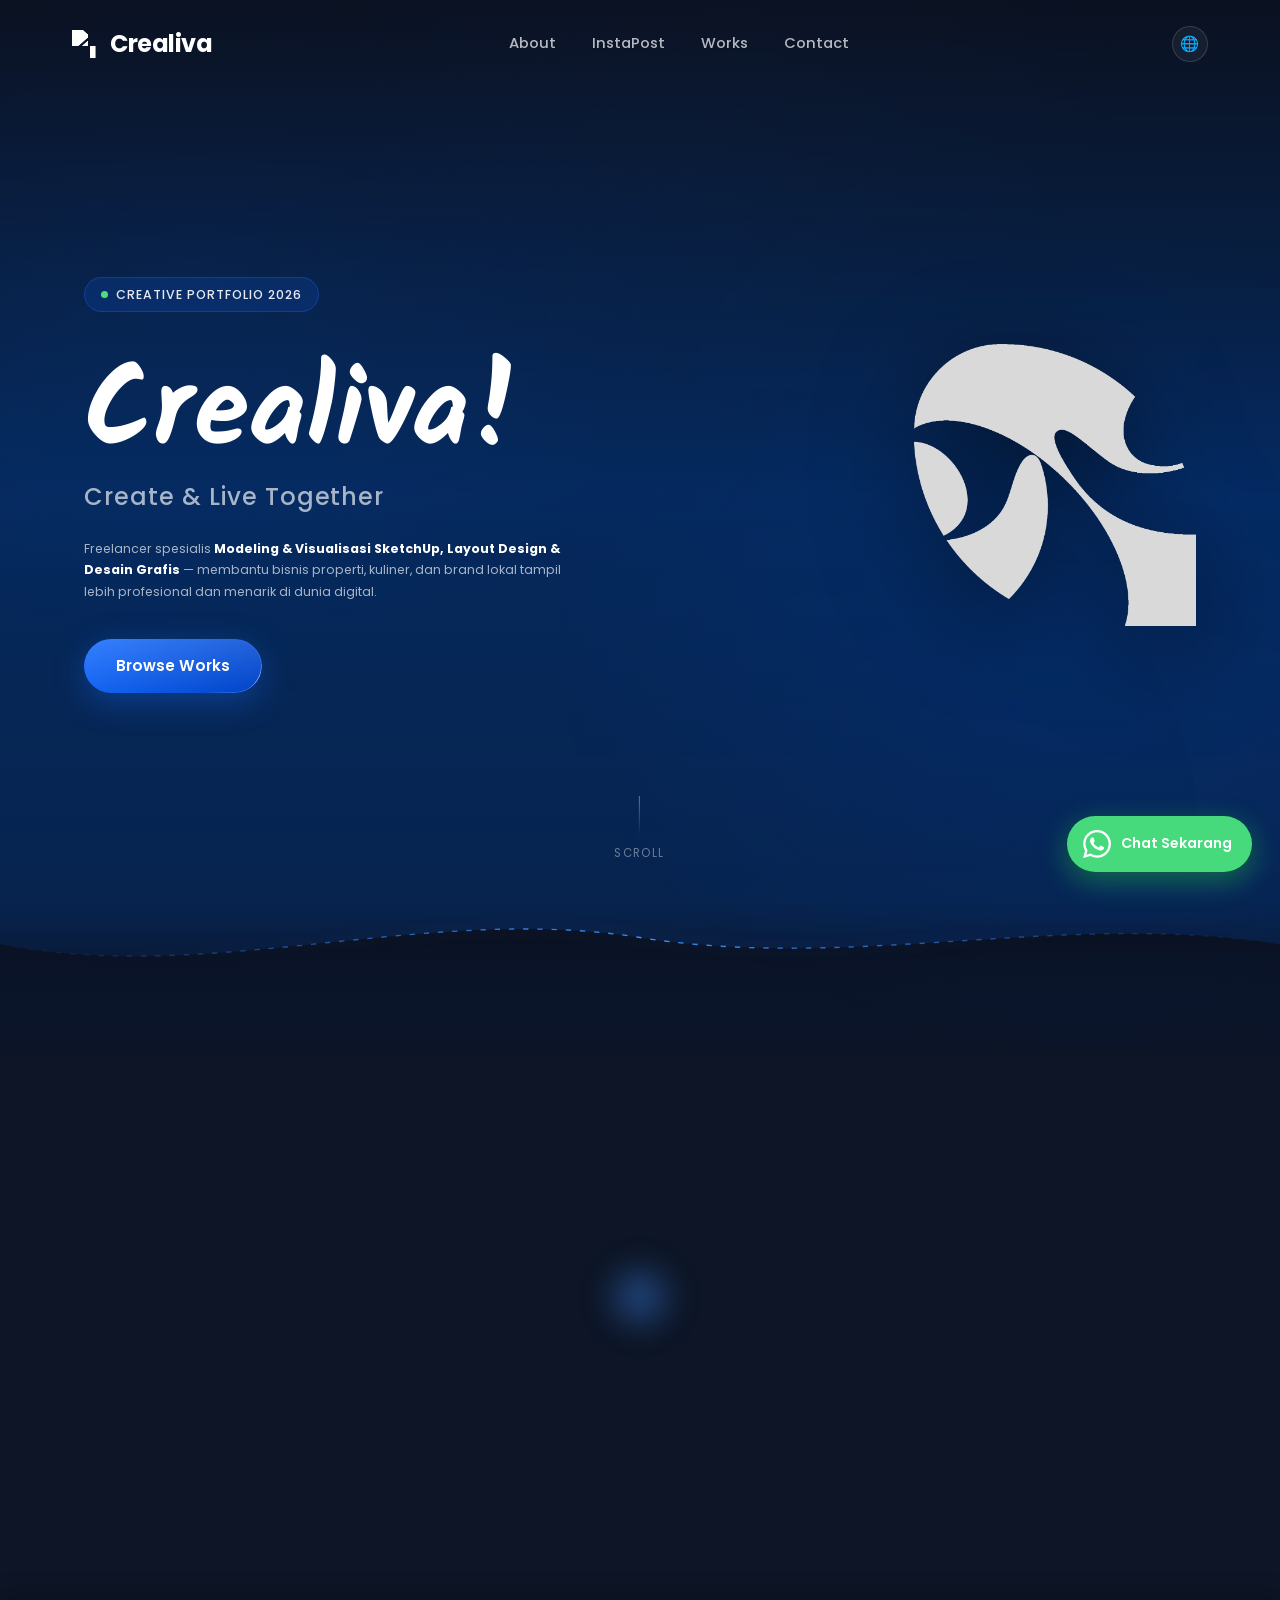
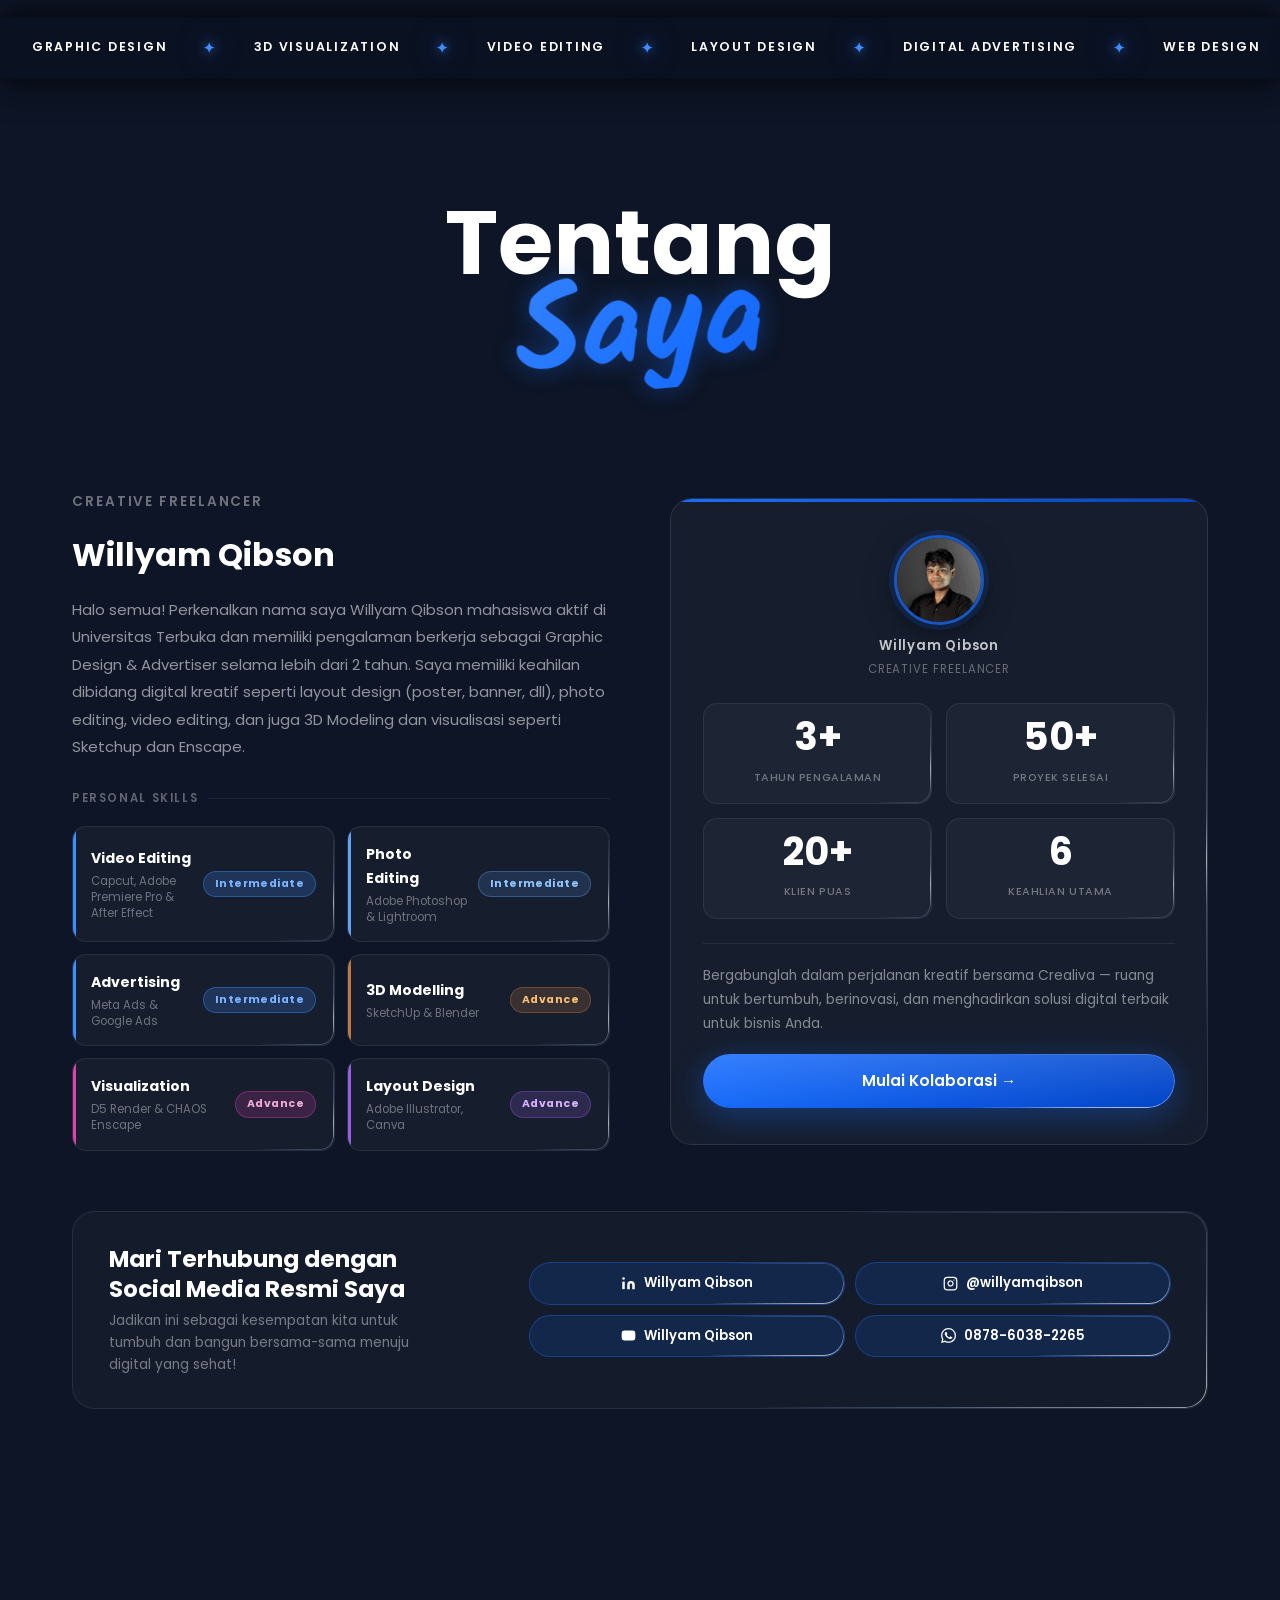
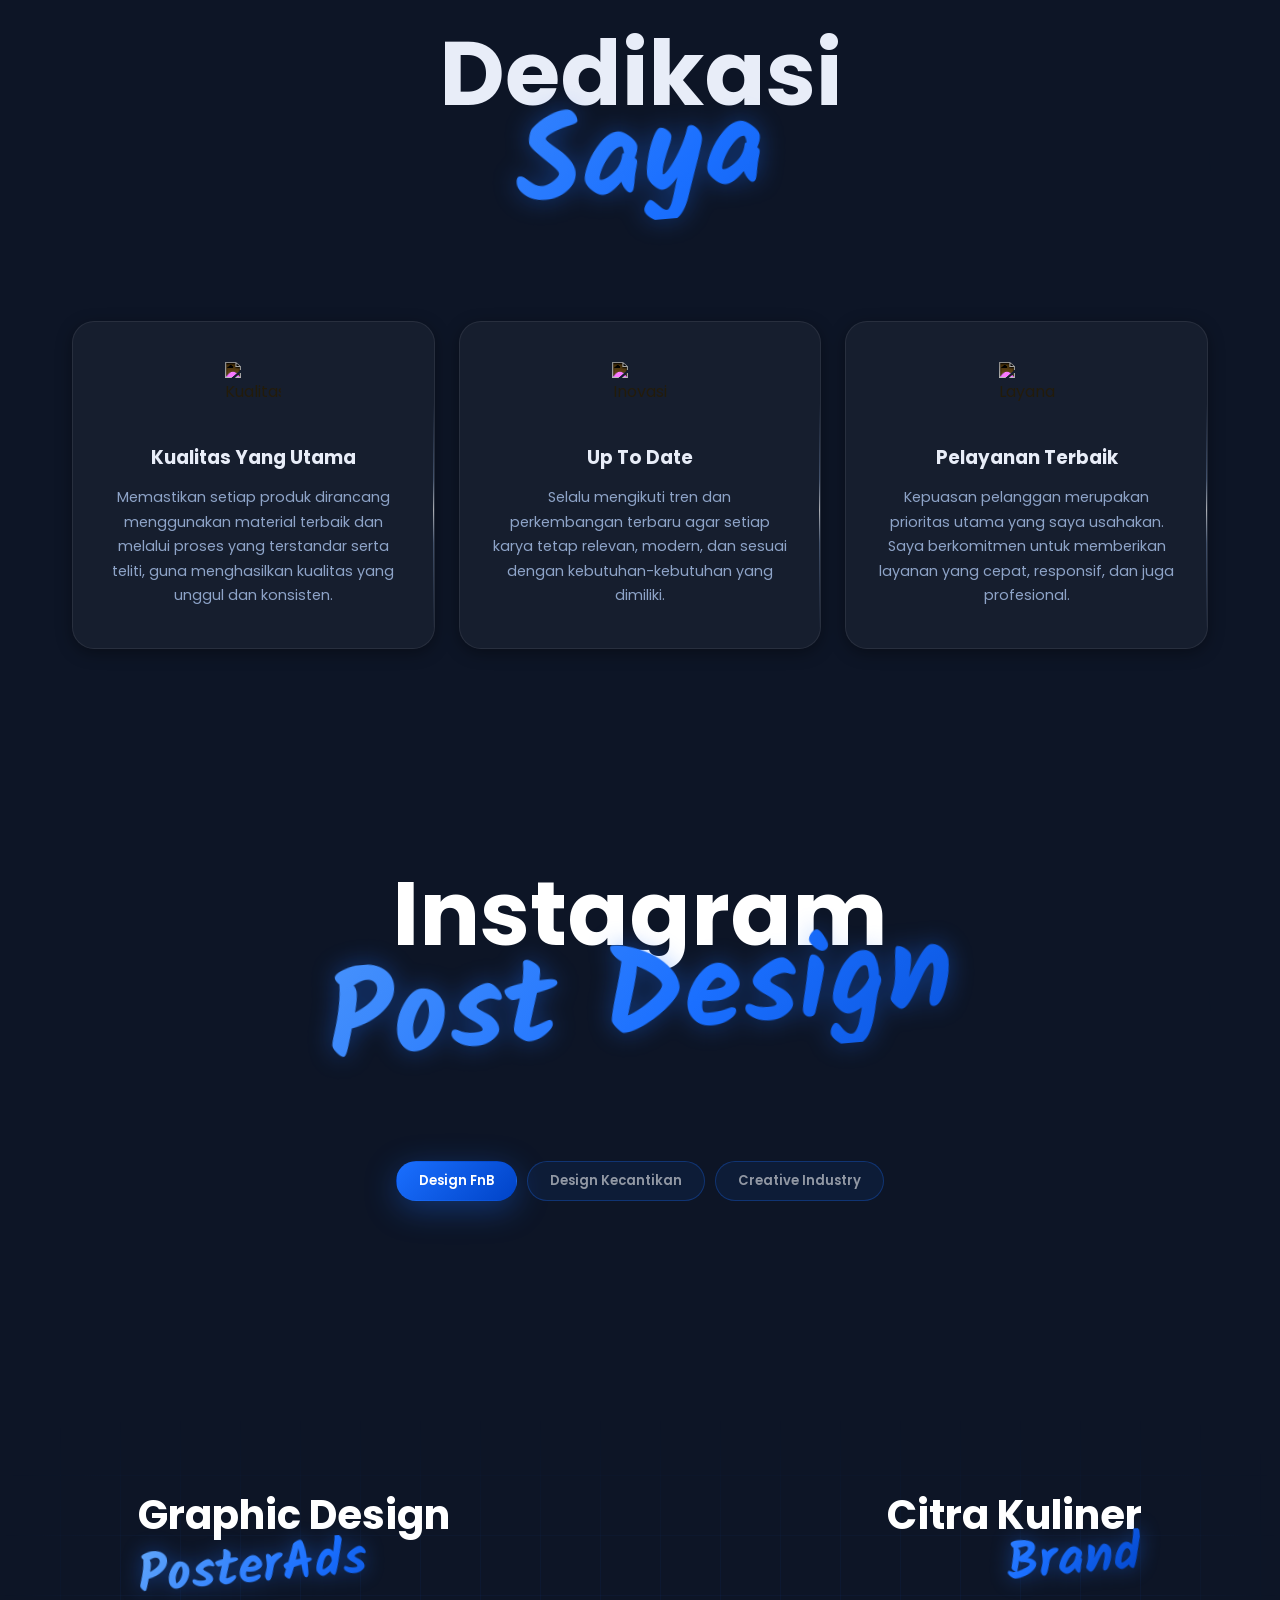
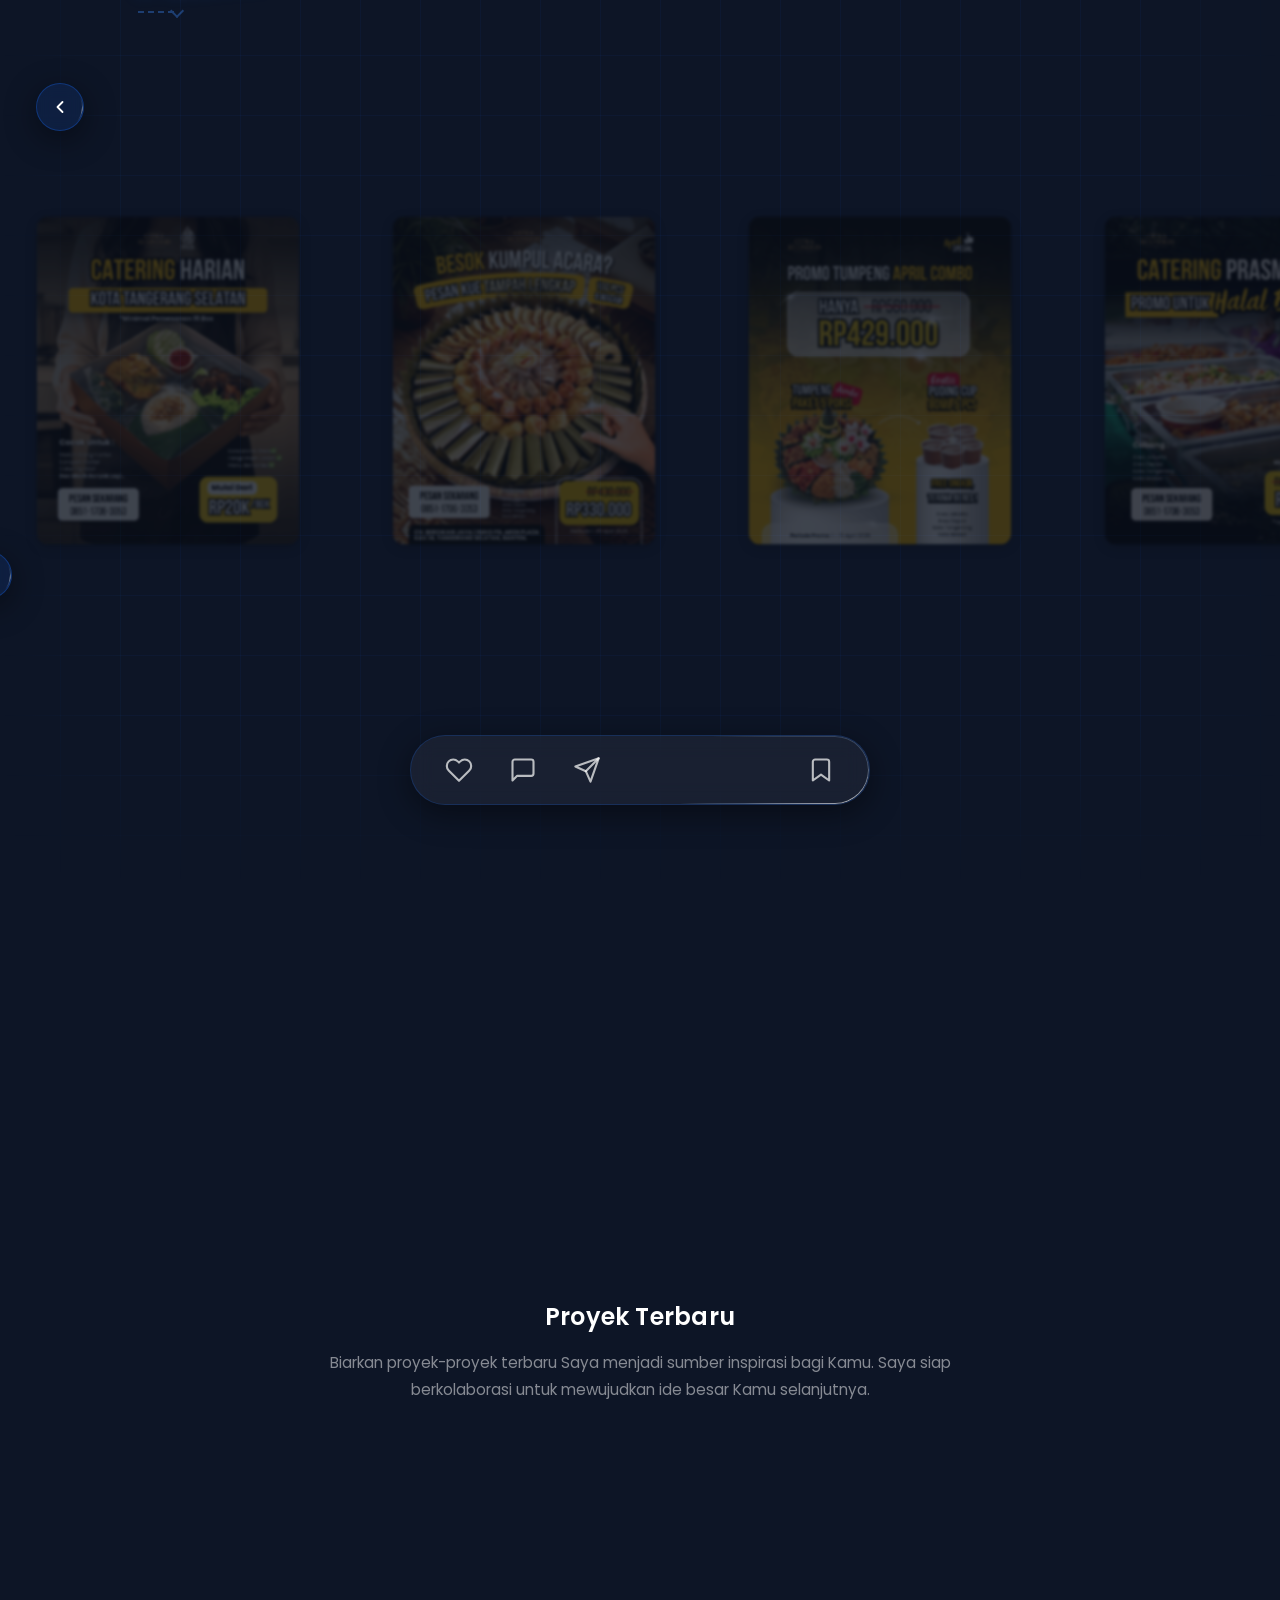
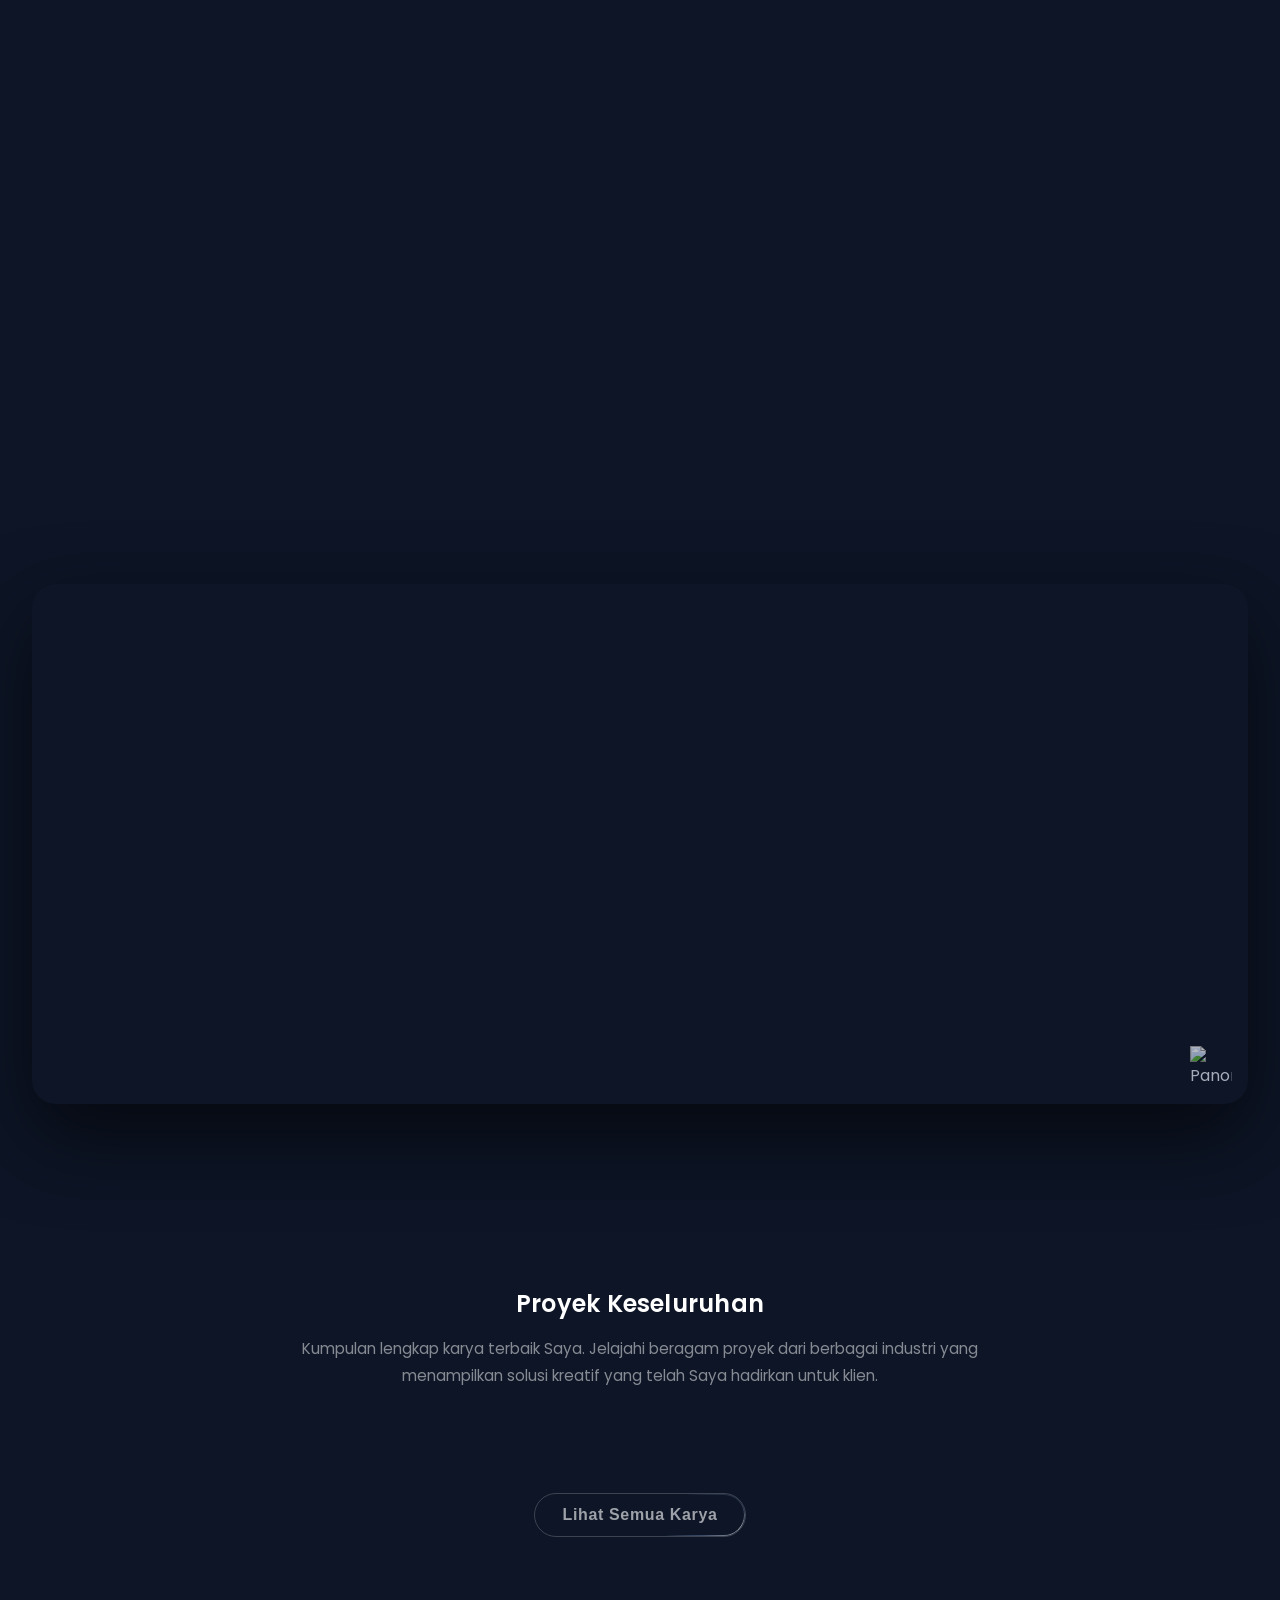
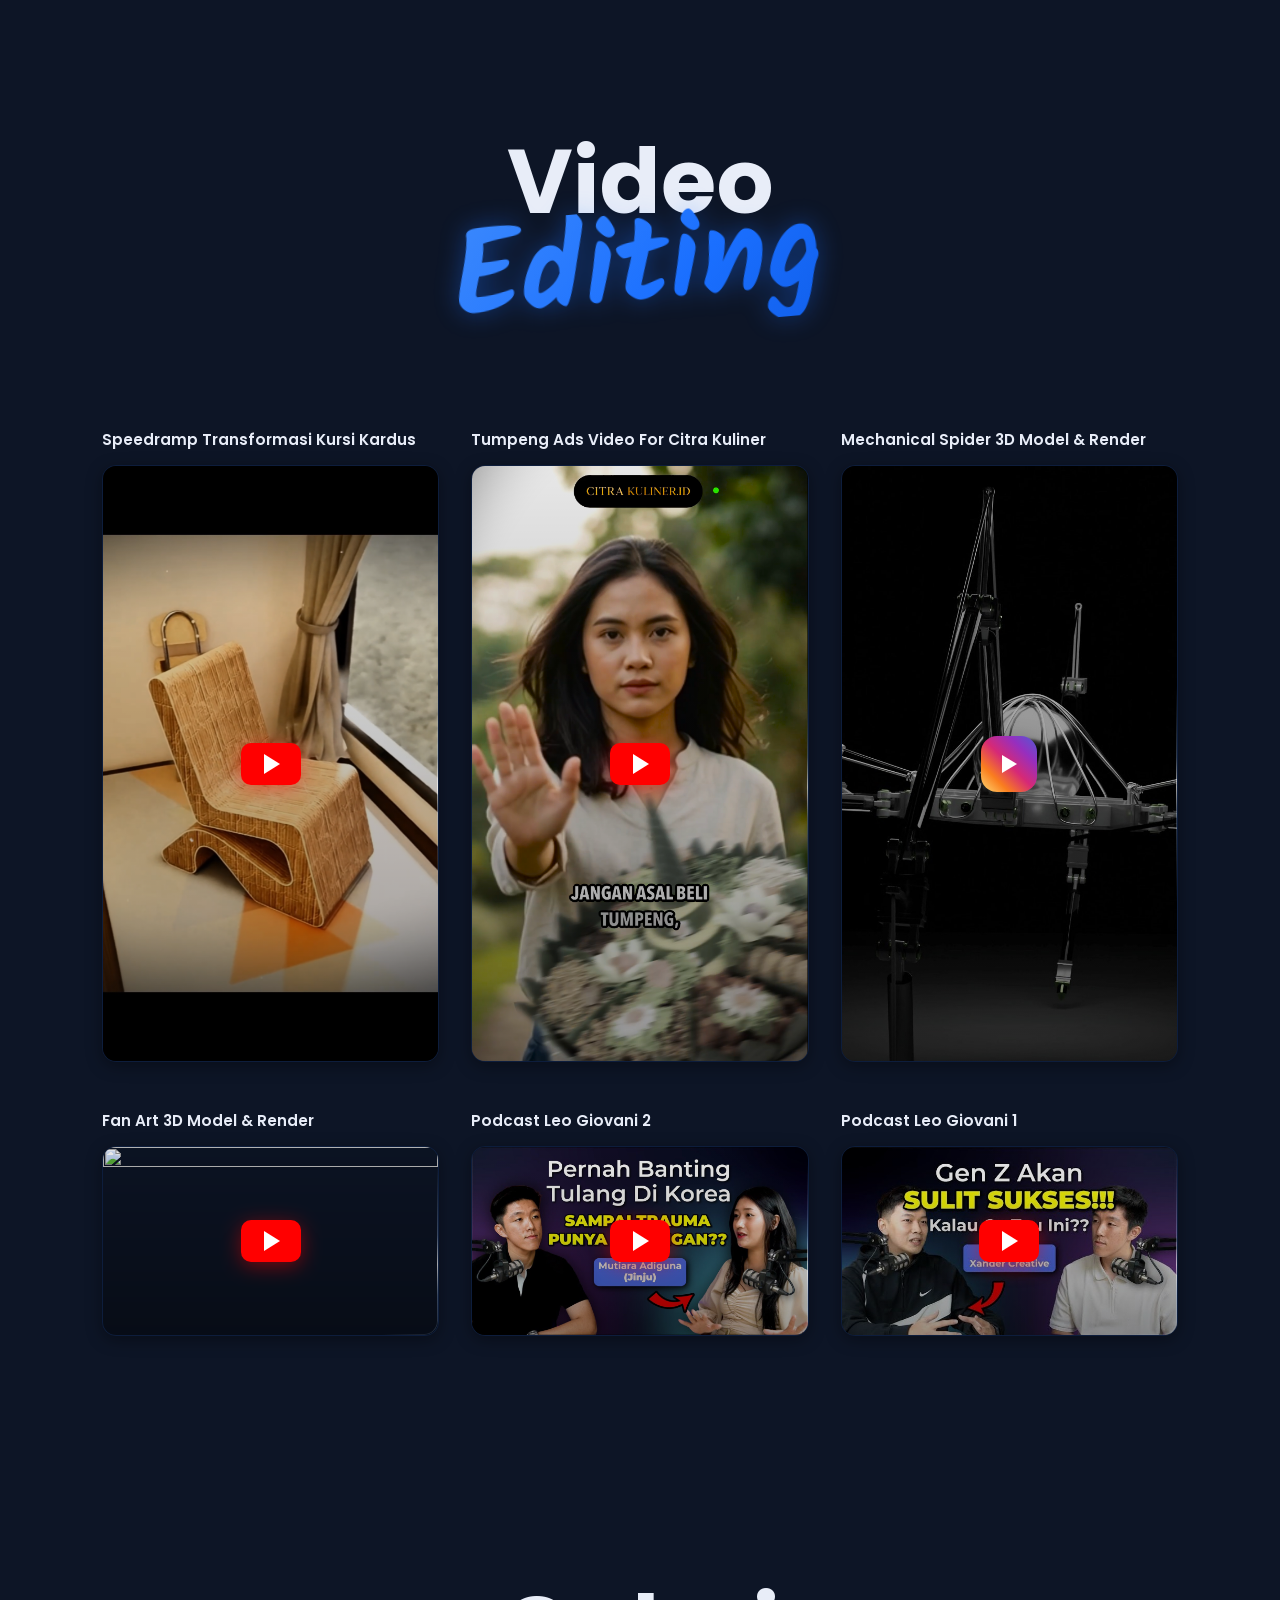
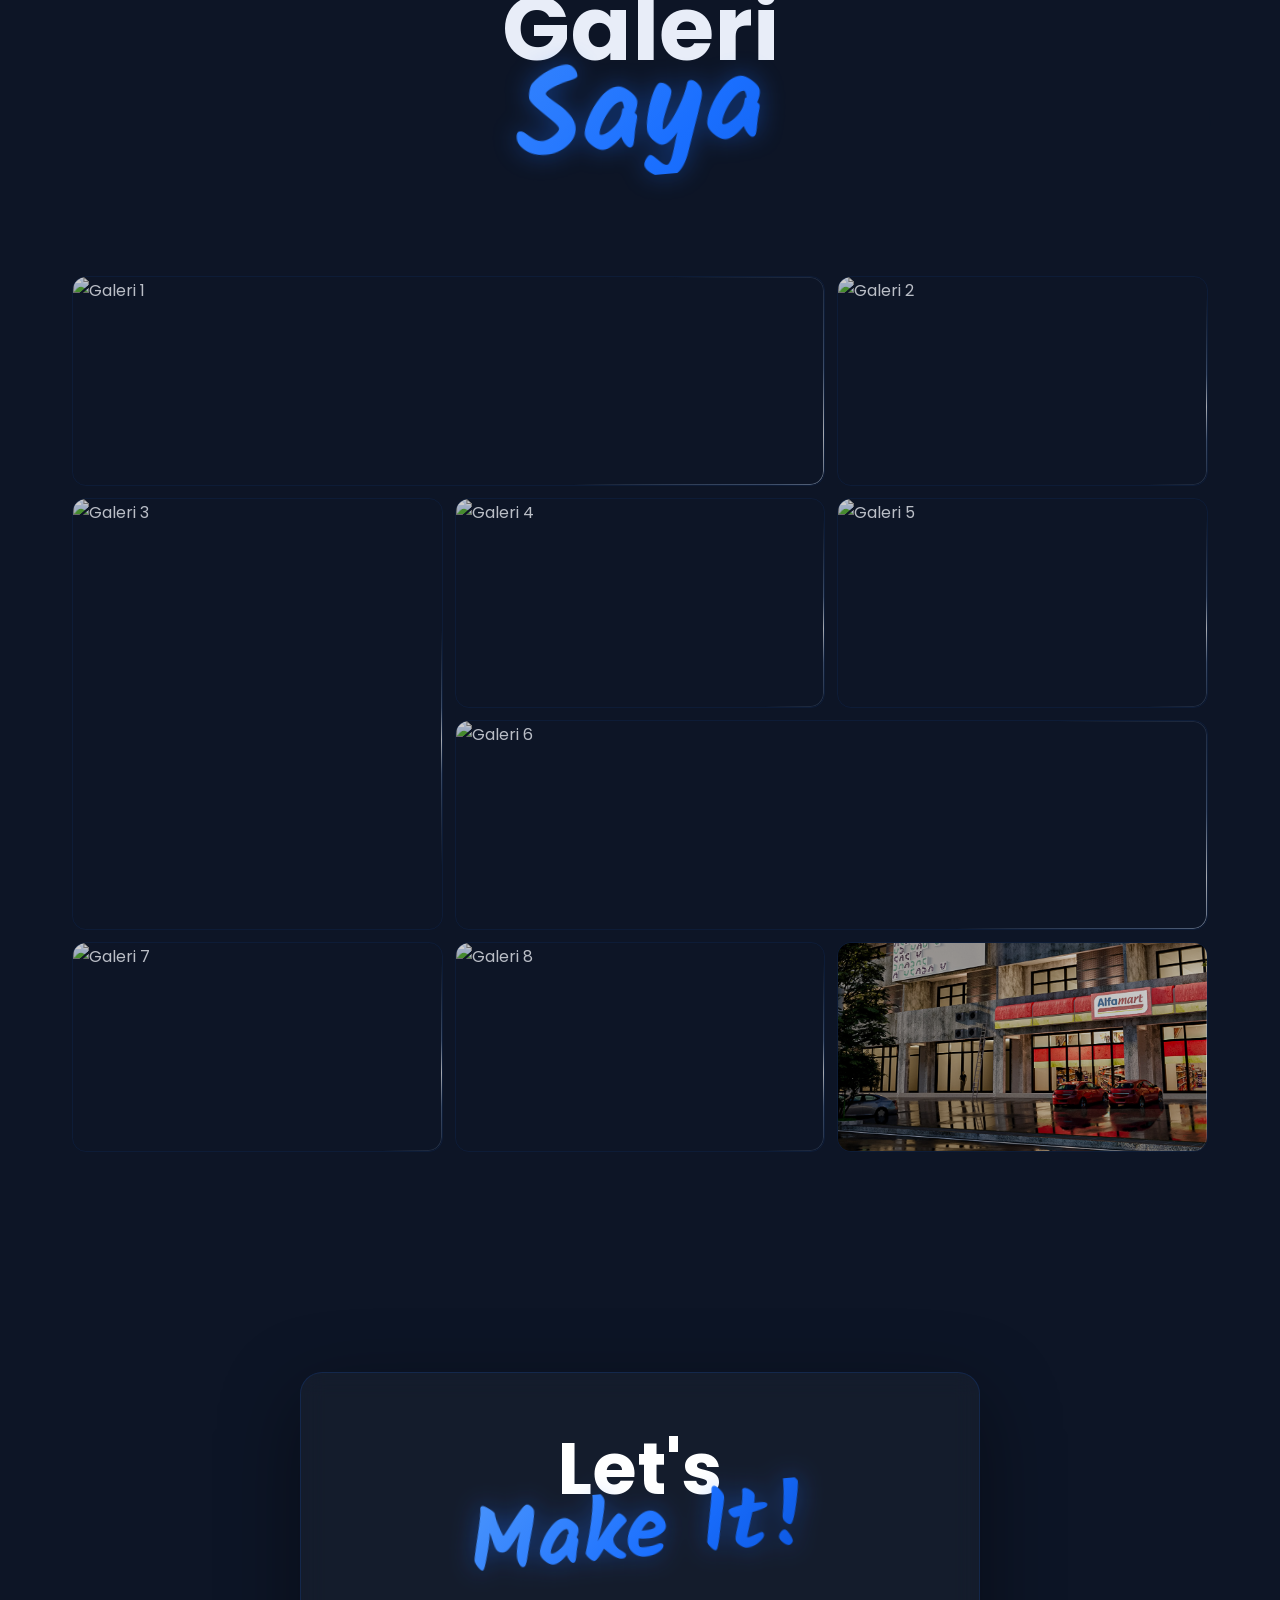
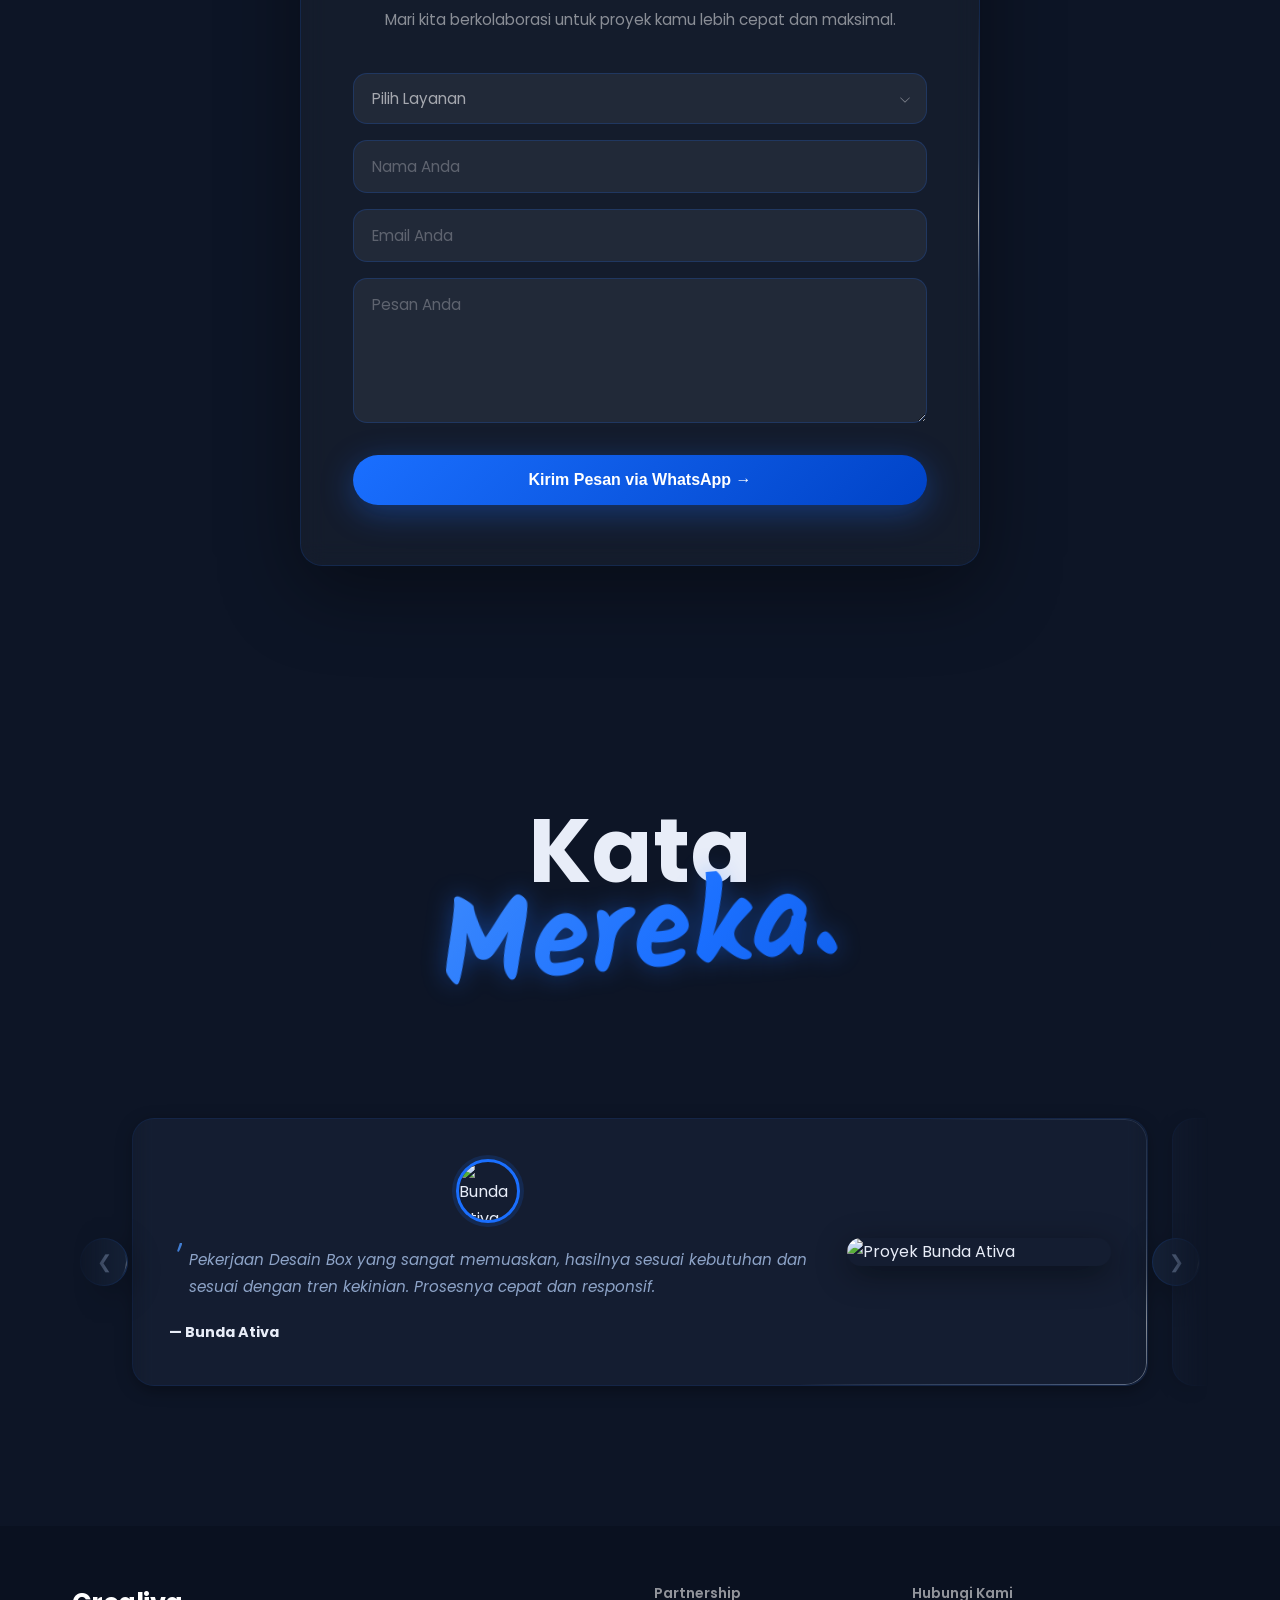
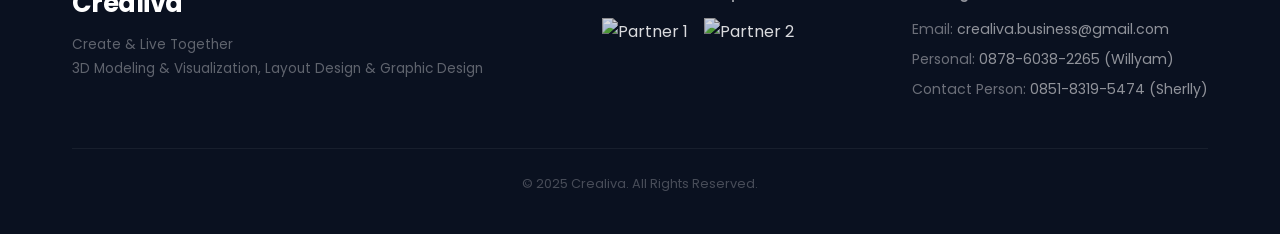
==== commit 8fc5cc5c: "Update index.html" ====
--- a/index.html
+++ b/index.html
@@ -3752,17 +3752,17 @@
 (function(){
   var works = [
     { tag:'3D Visualization', title:'Rental Office Building', img: 'Gedung Vincent 1.jpg' },
-    { tag:'Poster Design', title:'Citra Kuliner Campaign', img: 'Citra Kuliner\'s E-Commerce.jpg' },
-    { tag:'Layout Design', title:'Instagram Feeds Arinda', img: 'Pesan Menu Ini Aja.jpg' },
+    { tag:'Poster Design', title:"Mayenda's Project", img: 'Mayenda 2.jpg' },
+    { tag:'Layout Design', title:'Instagram Feeds Citra Kuliner', img: 'spidertong.jpeg' },
     { tag:'Interior Render', title:"Azzhura's Project", img: 'Cover Project/coverazhura3dv.png' },
-    { tag:'3D Model', title:'Mechanical Spider', img: 'Cover Project/Thumbnail Mechanical Spider.jpg' },
+    { tag:'3D Model', title:'Bamboo Architecture Modelling & Rendering', img: 'Bamboo Architecture.jpg' },
     { tag:'Packaging', title:'Arinda Food Box', img: 'Cover Project/coverarindafoodpd.png' },
     { tag:'Web Design', title:'Arinda Food Website', img: 'Cover Project/WebAF.jpg' },
     { tag:'3D Visualization', title:'Poliklinik Render', img: 'Cover Project/ensrenindah.jpg' },
-    { tag:'Video Editing', title:'Speedramp Kursi Kardus', img: 'Cover Project/Speed Ramp Kursi.png' },
+    { tag:'Video Editing', title:'Layout Ads Design', img: 'desain iklan promo citra kuliner.png' },
     { tag:'Layout Design', title:'Marketplace Citra Kuliner', img: 'Cover Project/citrakulinermldcitrakulinermld.jpg' },
-    { tag:'Product Render', title:'Tote Bag Mockup', img: 'totbagcrealiva.jpg' },
-    { tag:'Graphic Design', title:'Gift Card Design', img: 'giftcardcrealiva.jpg' }
+    { tag:'Product Render', title:'Ruko Rendering', img: 'Ruko Render.jpg' },
+    { tag:'Graphic Design', title:"Maria's Project", img: "Maria's render 3.jpg" }
   ];
 
   var cylinder = document.getElementById('pgCylinder');
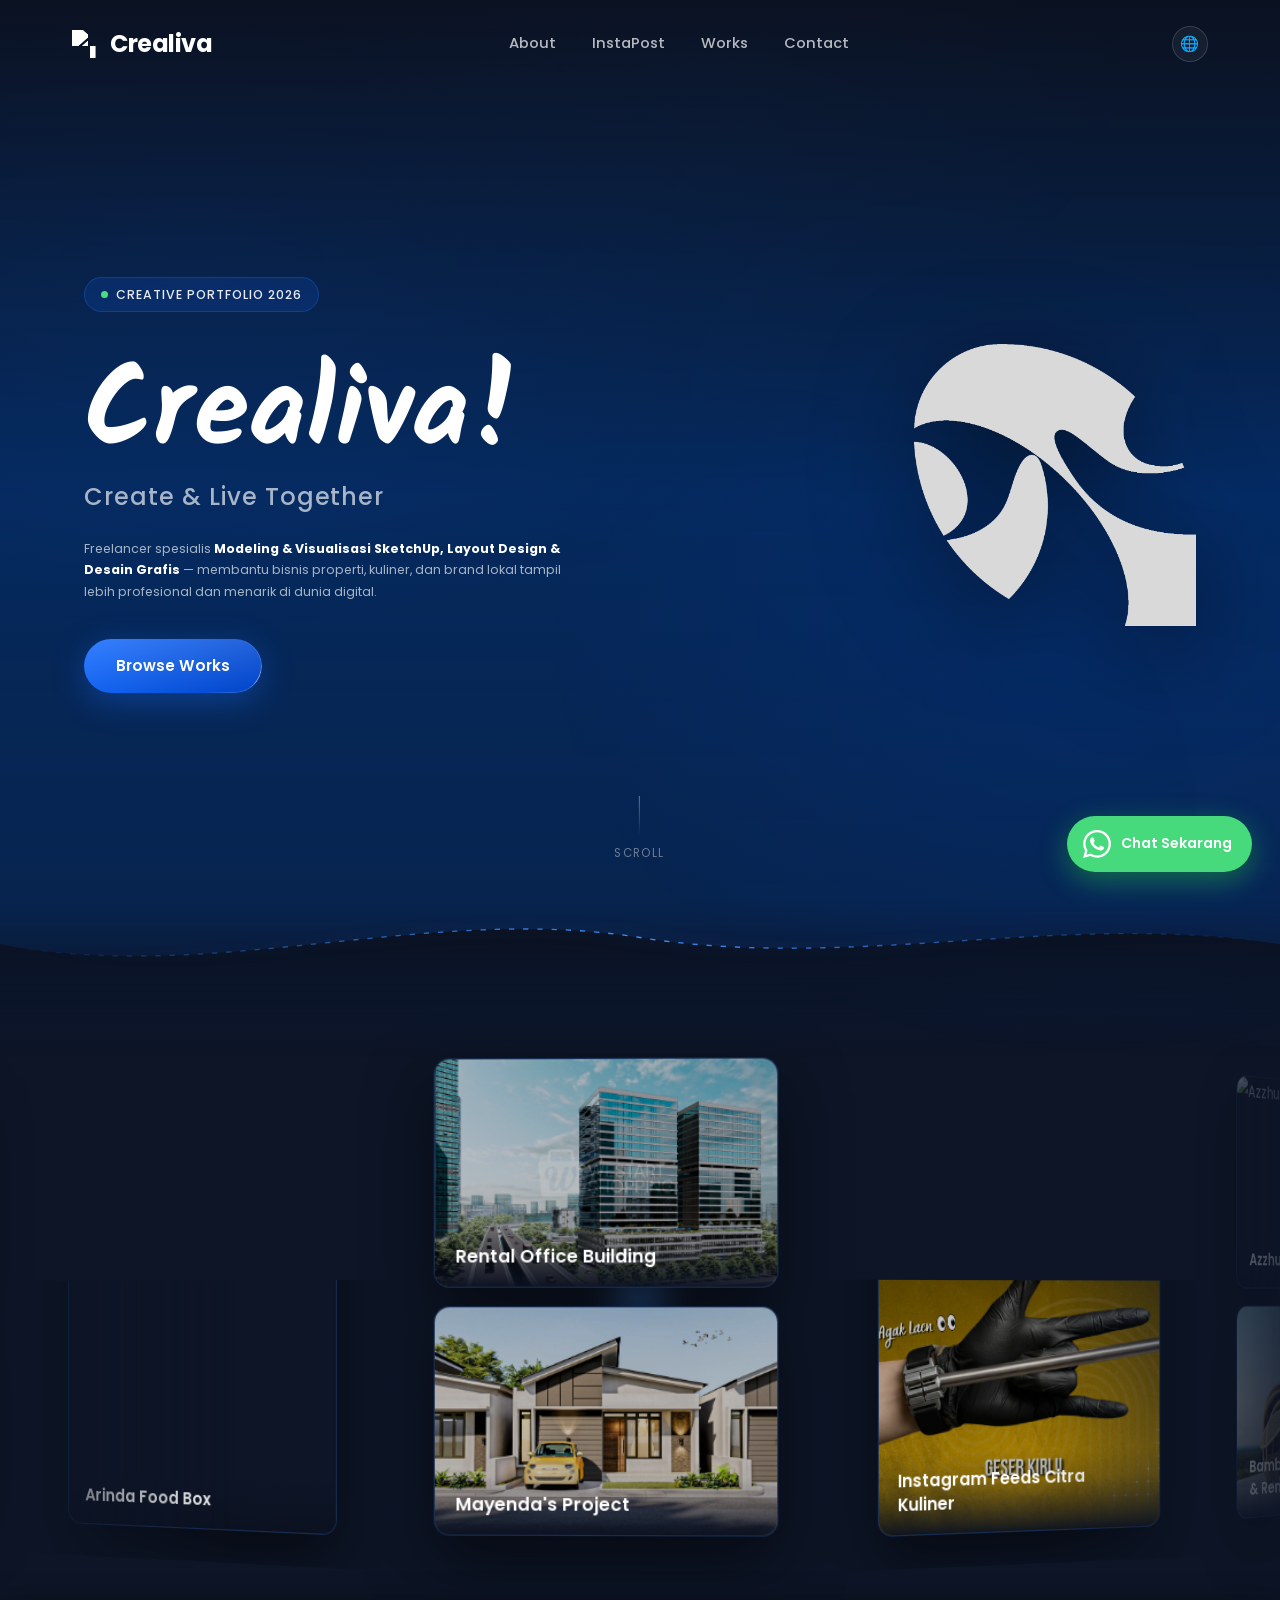
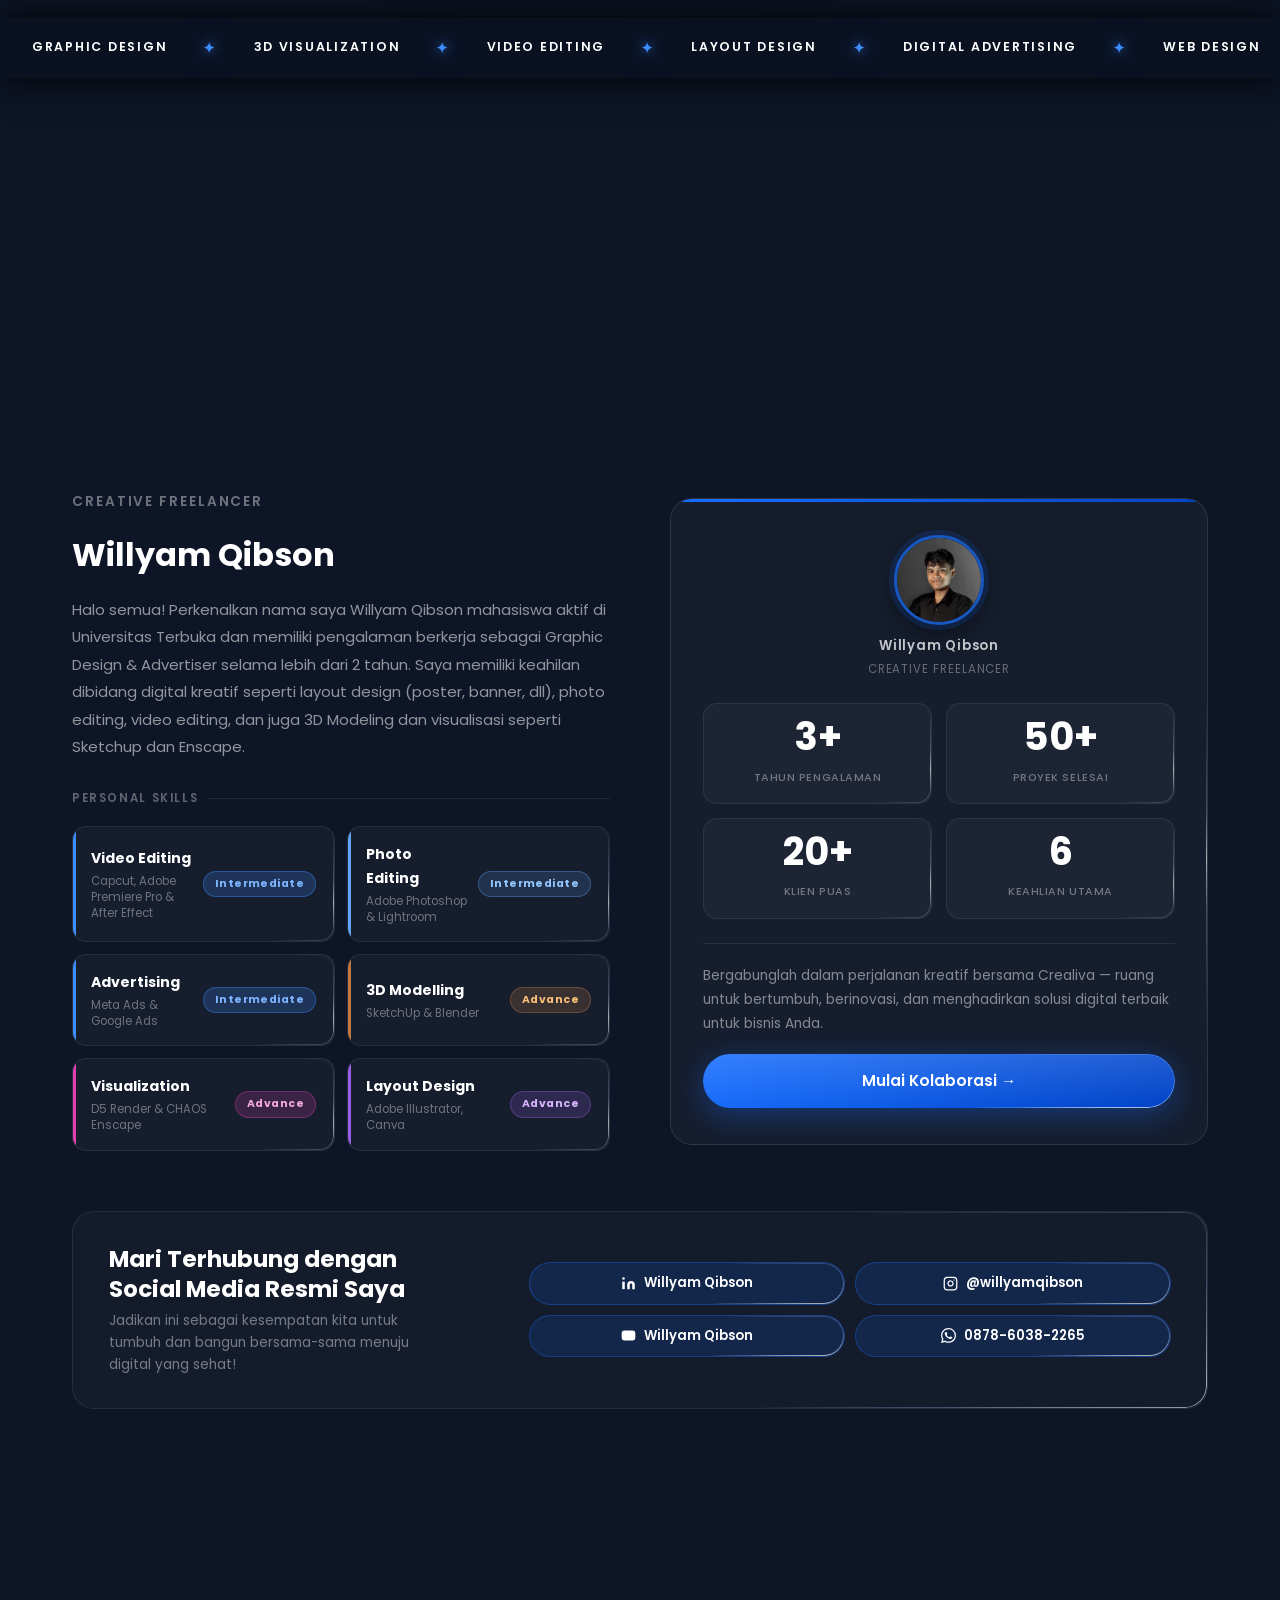
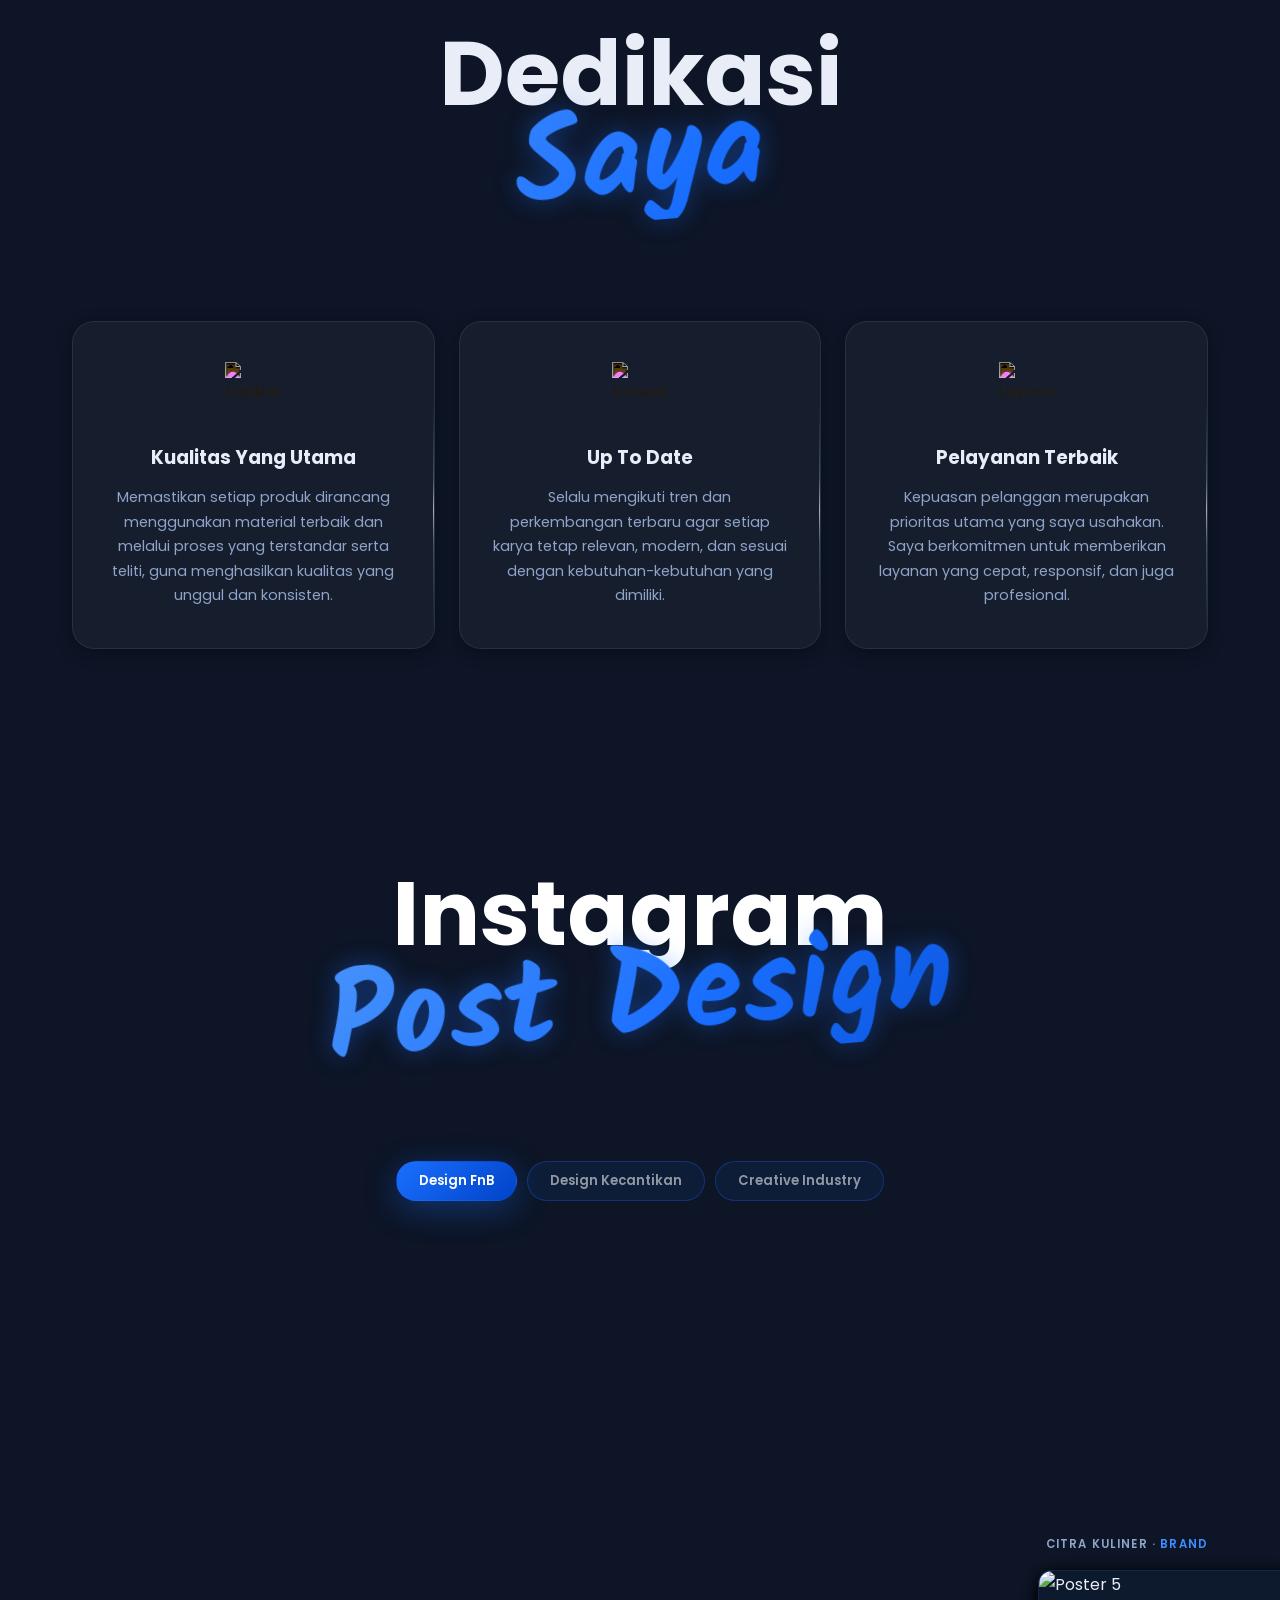
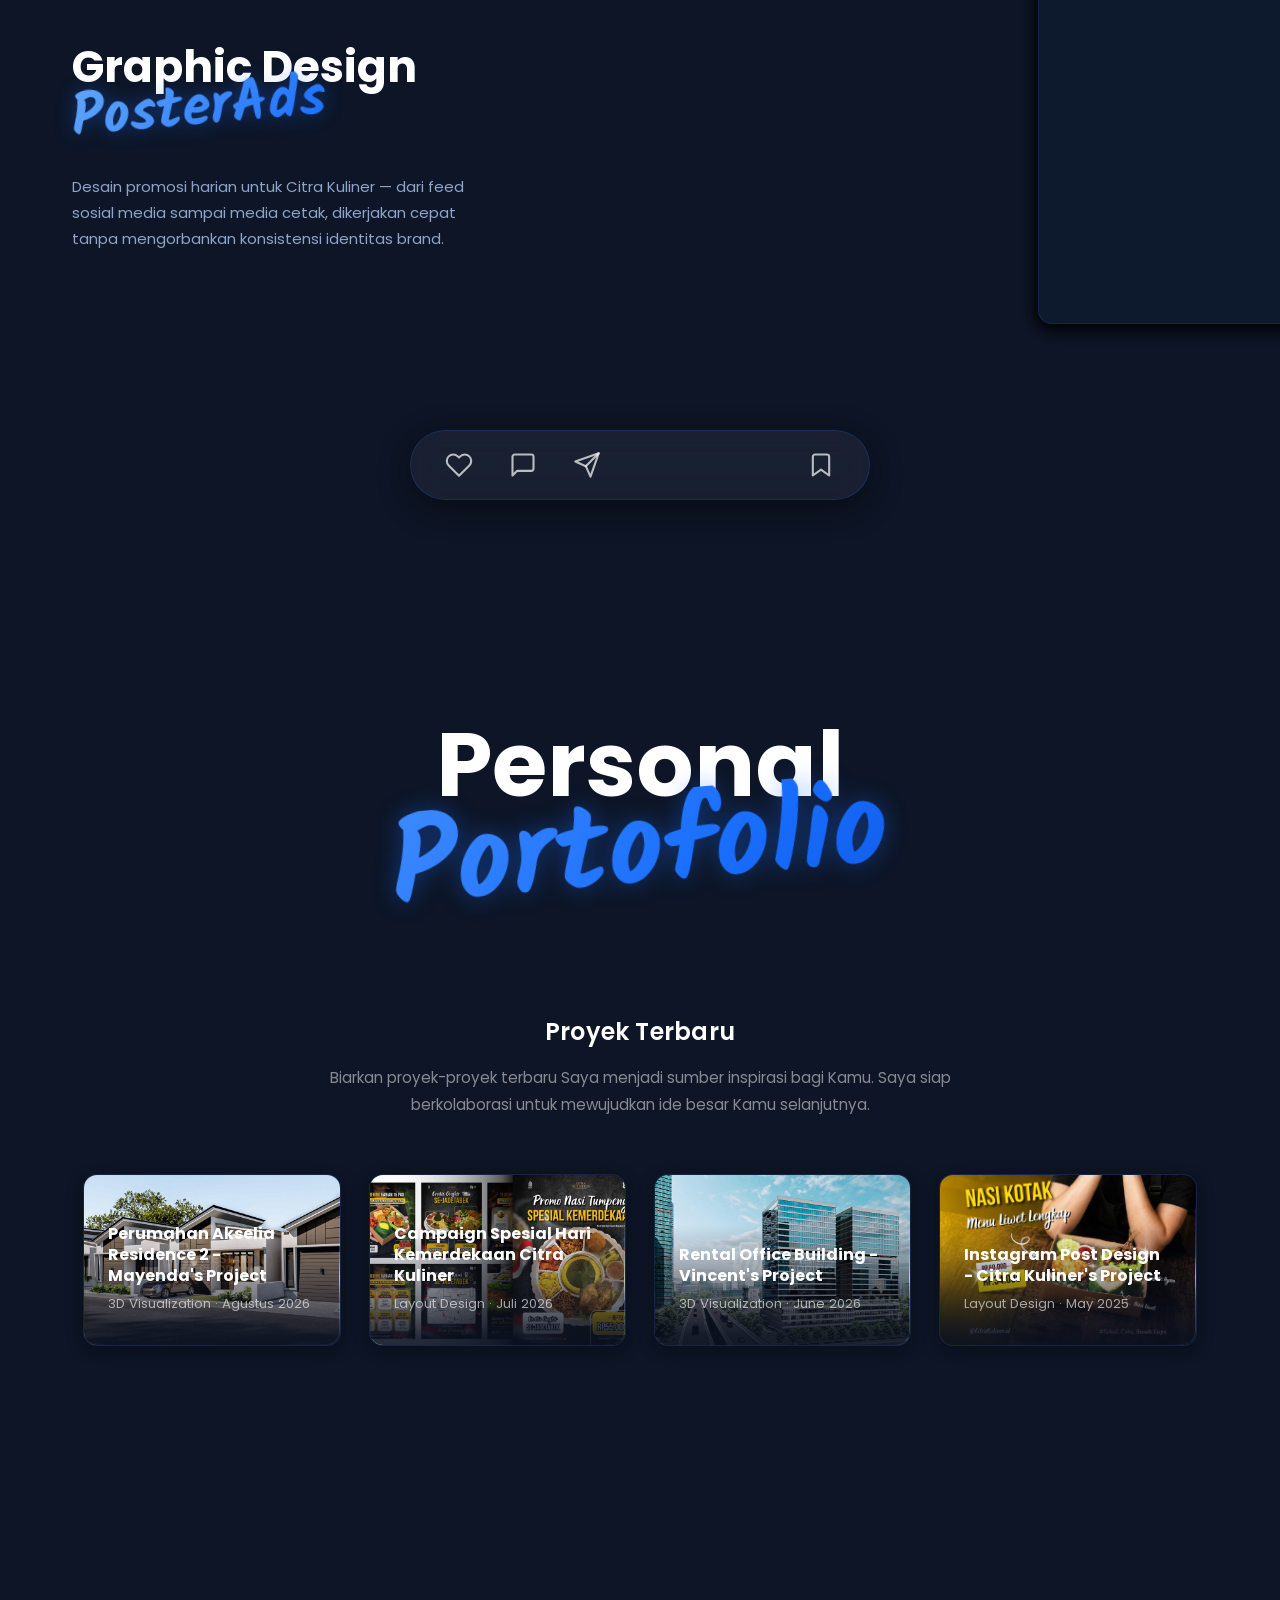
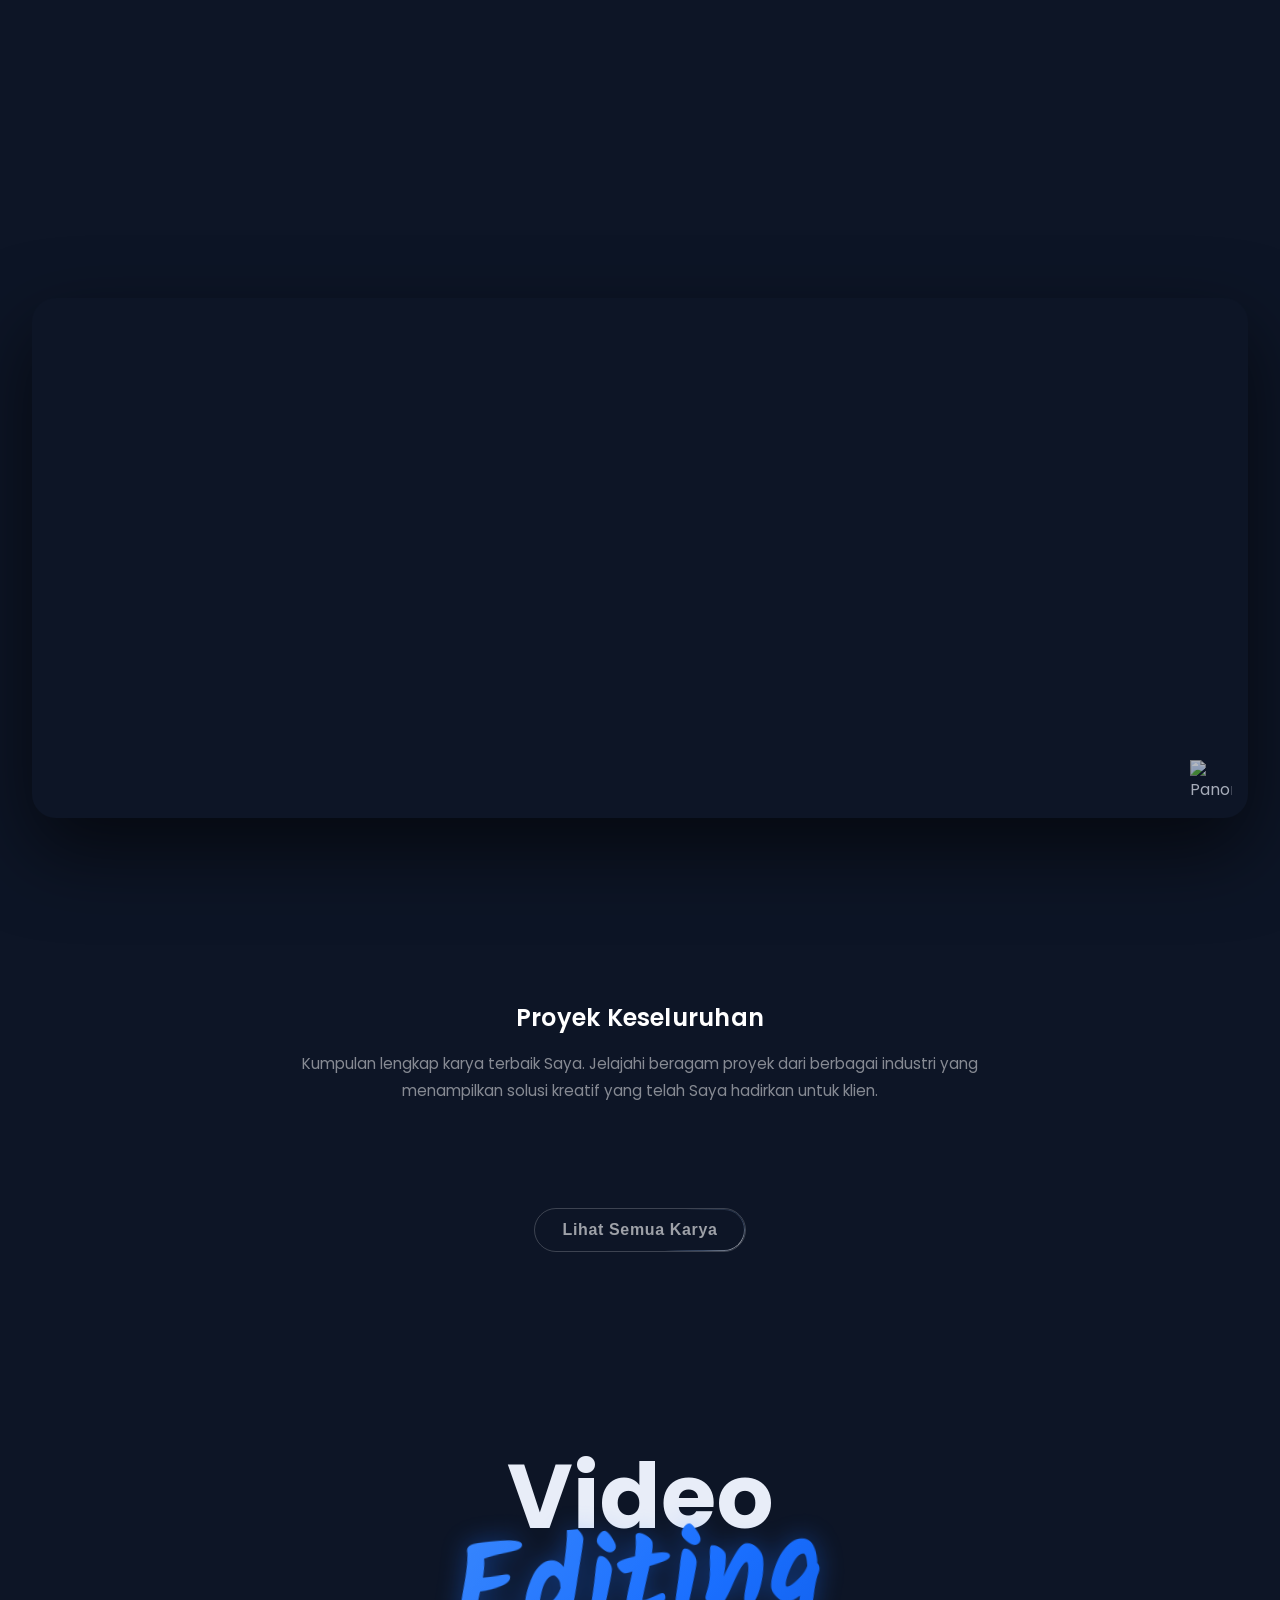
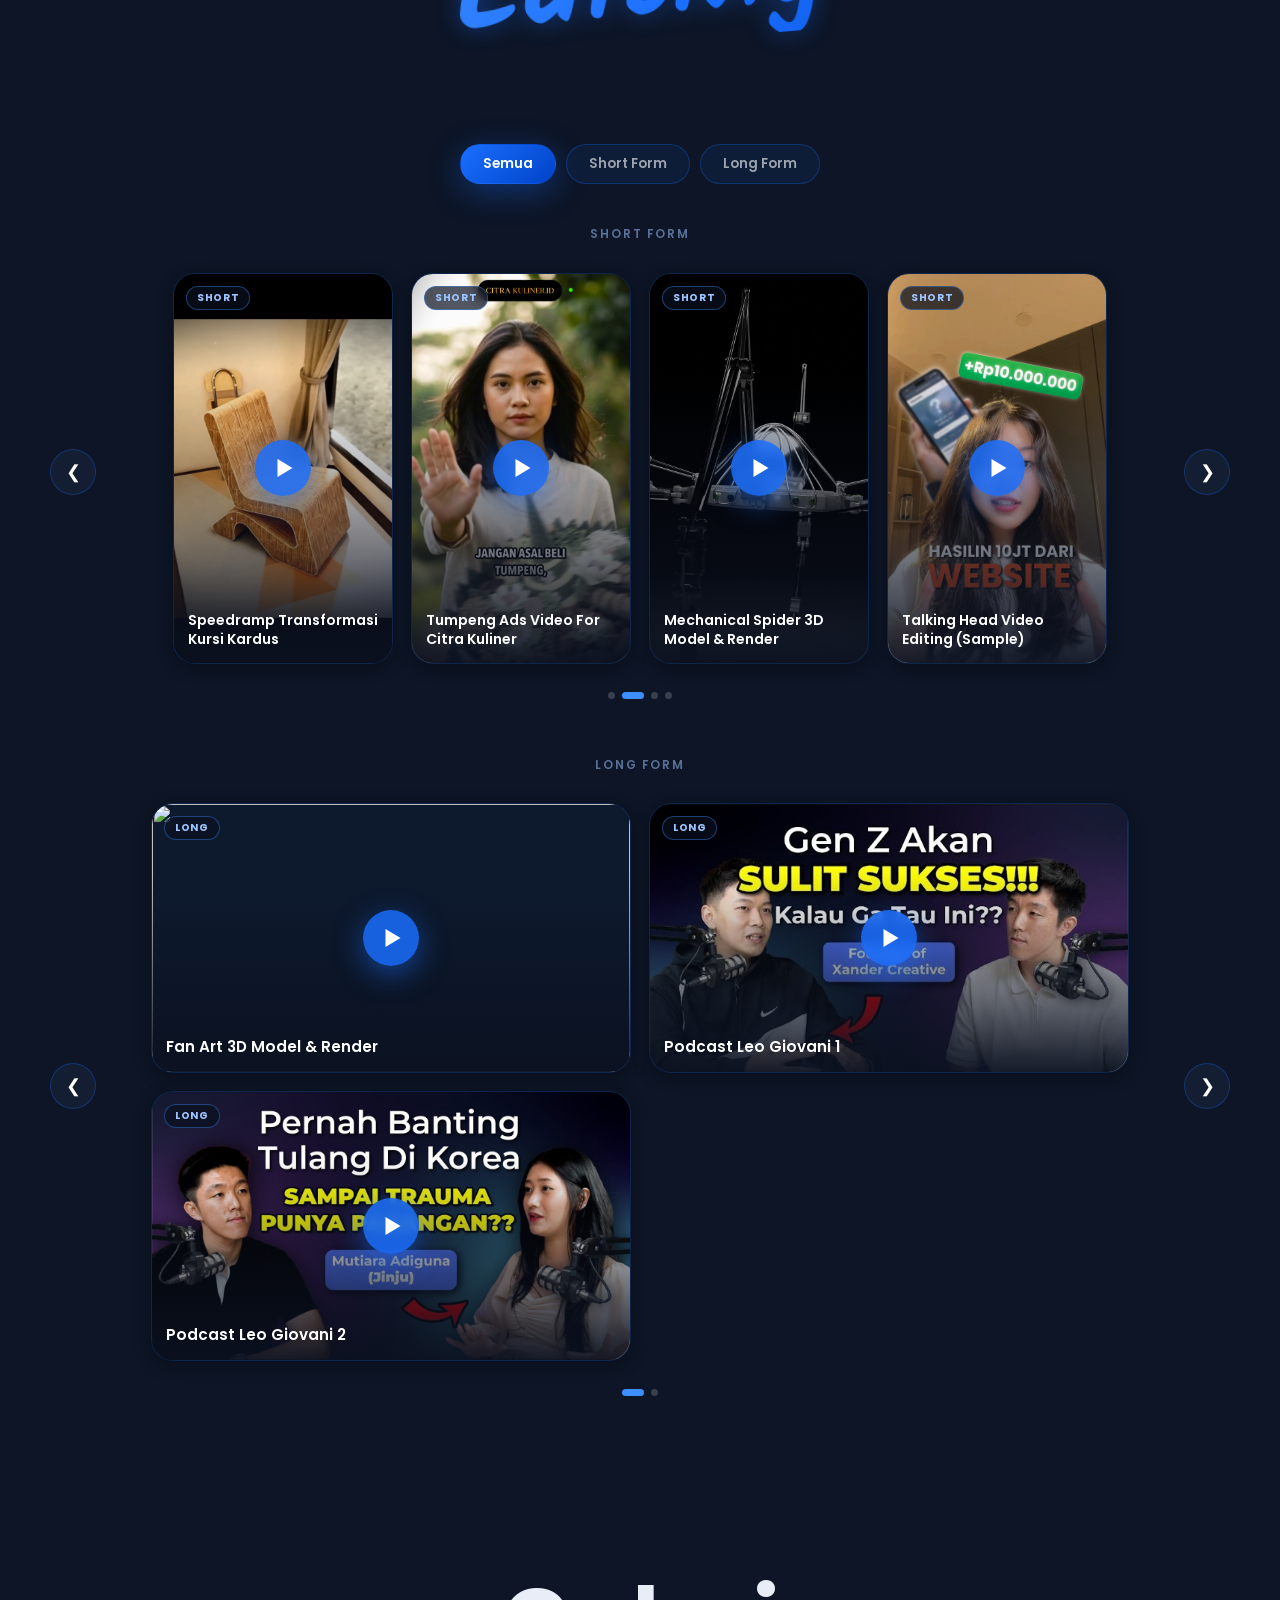
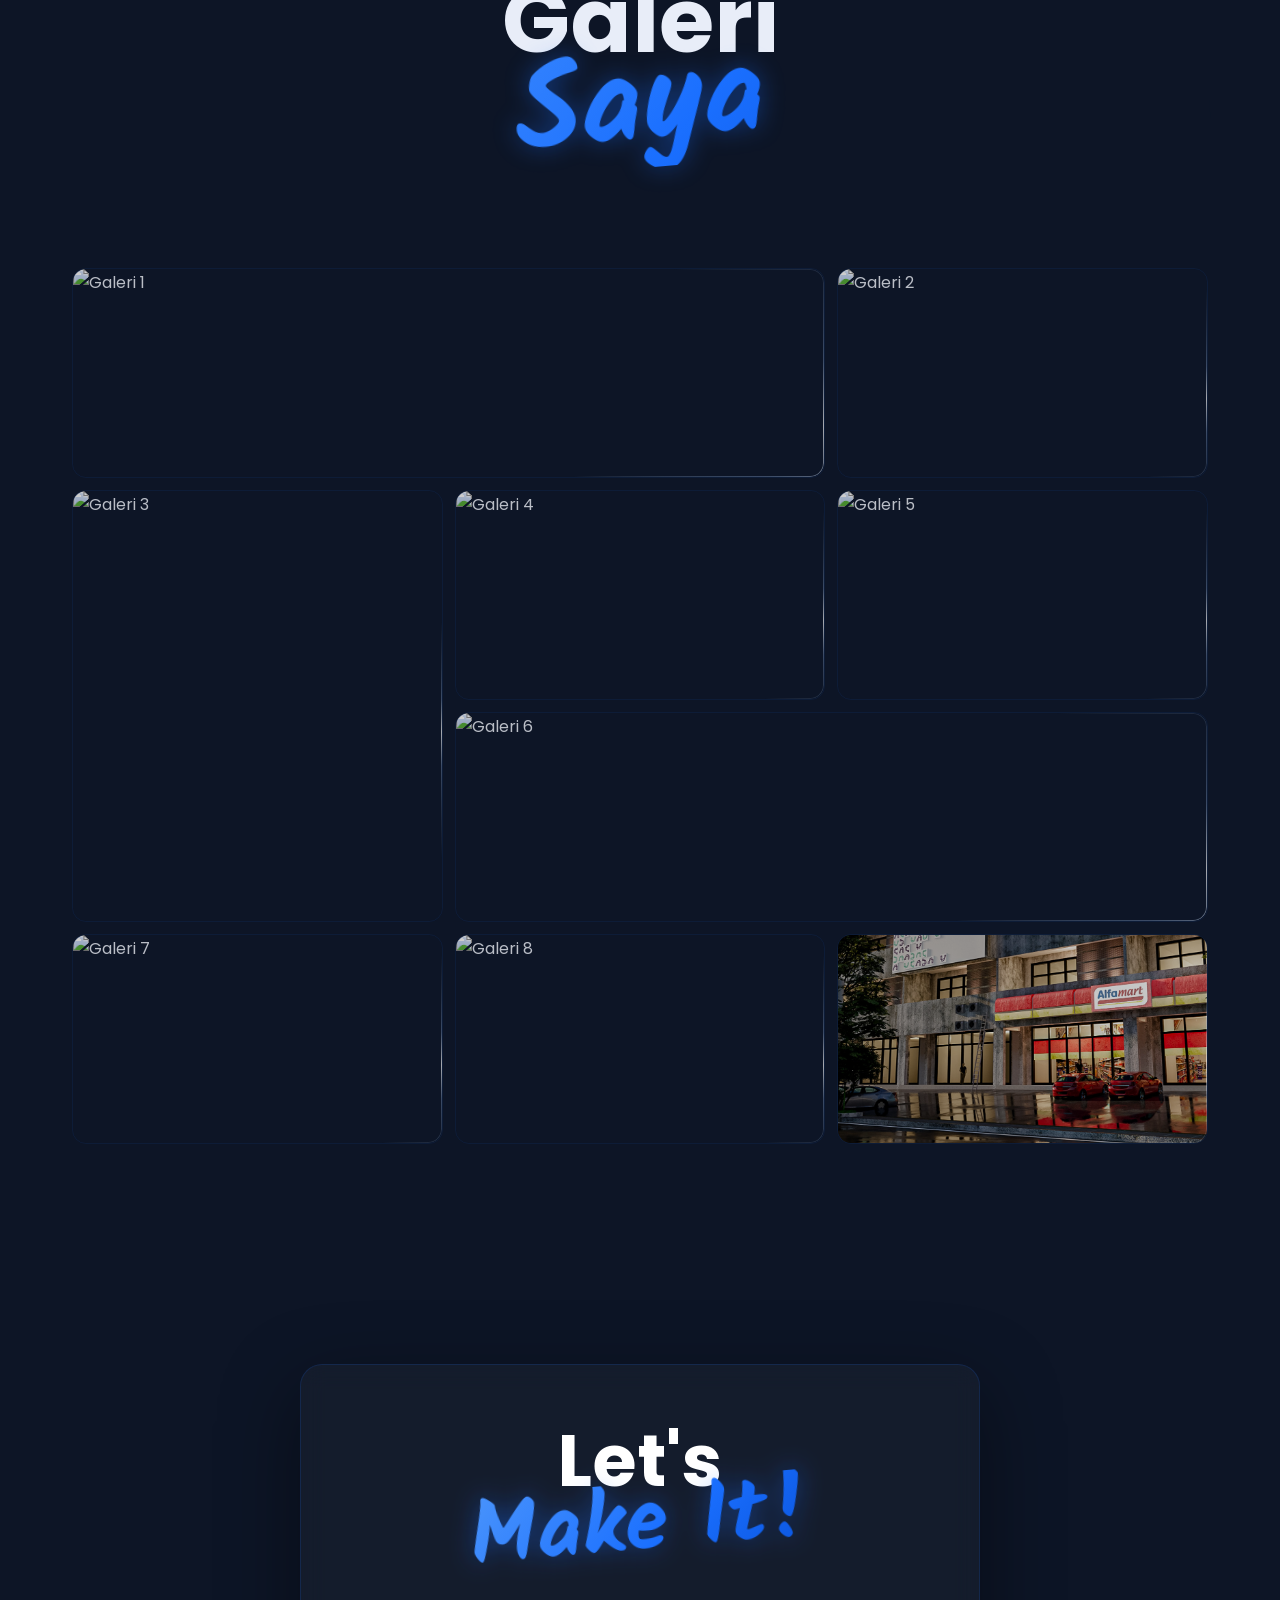
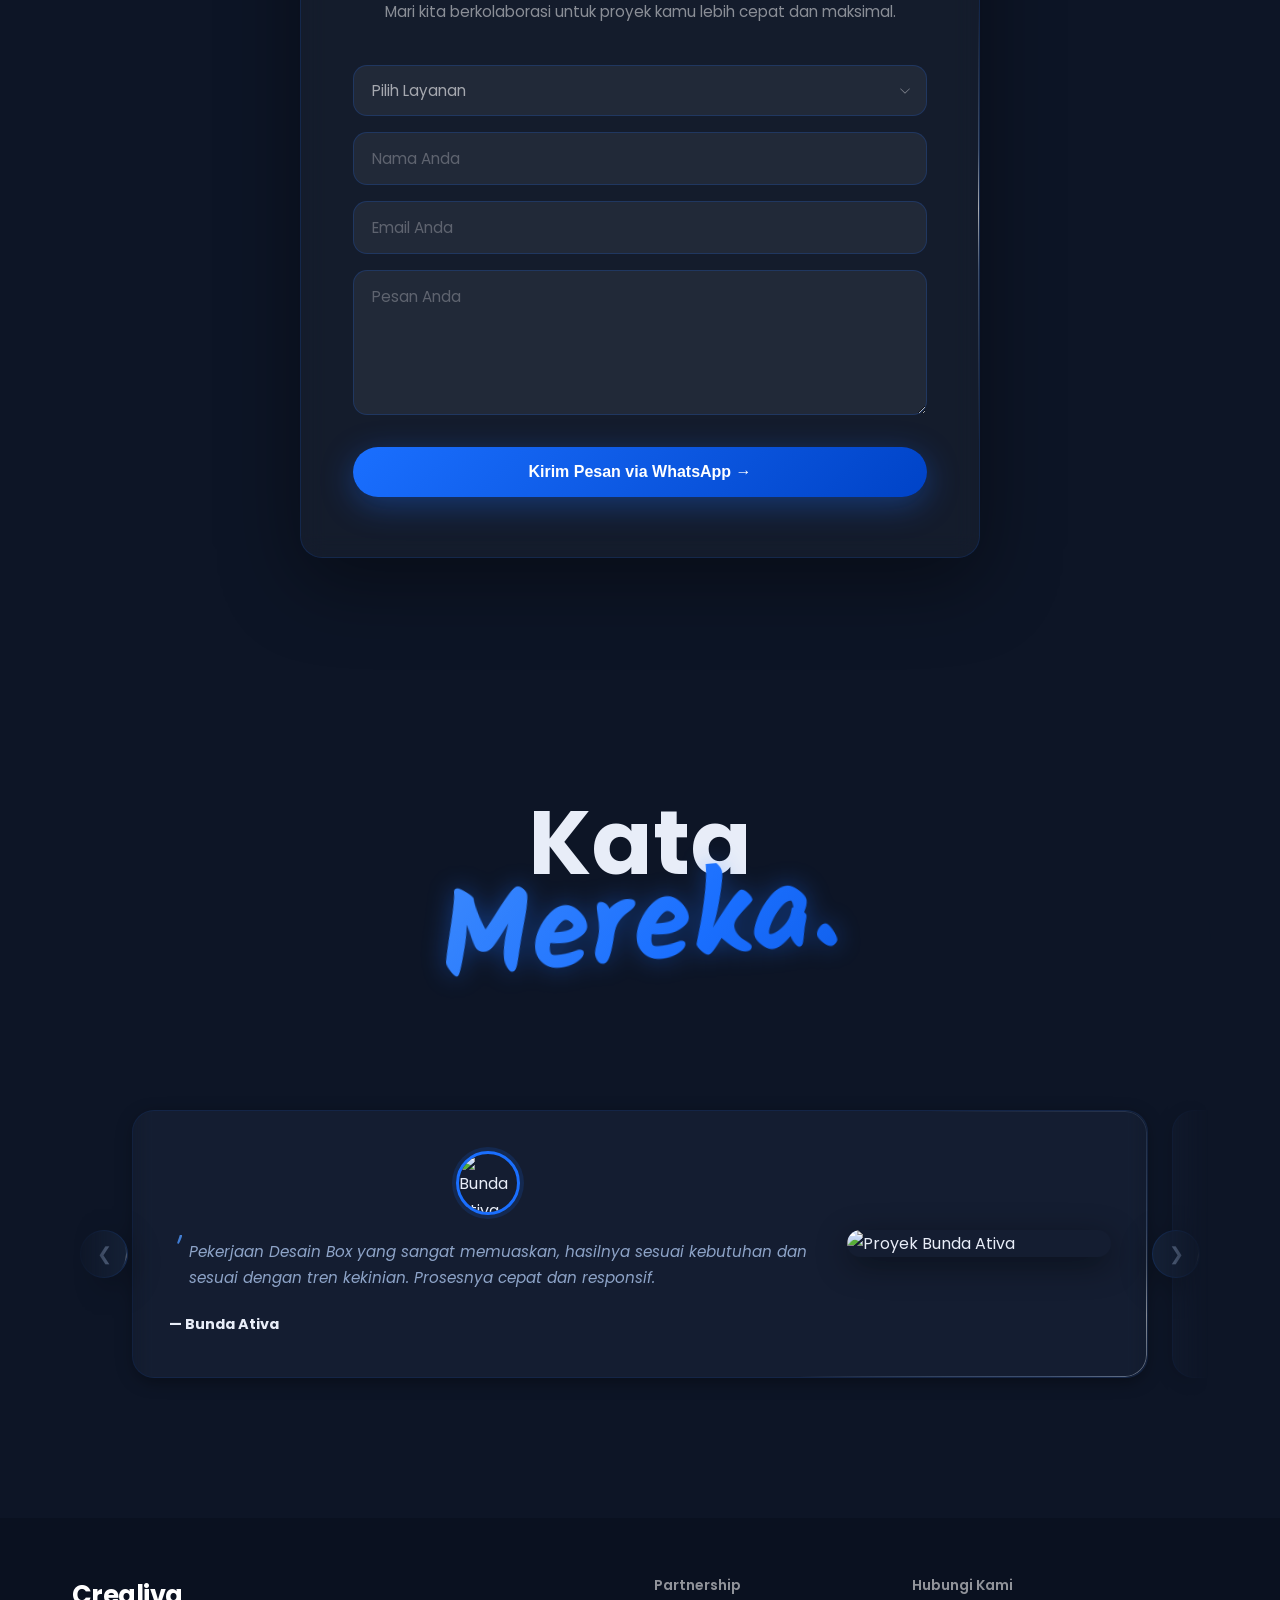
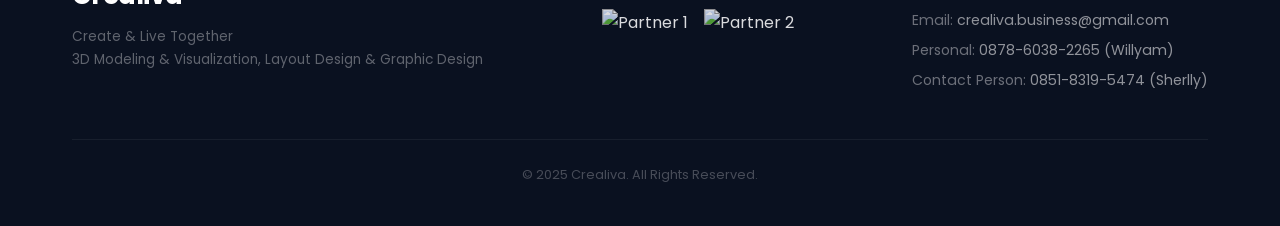
==== commit 273ebb21: "Update index.html" ====
--- a/index.html
+++ b/index.html
@@ -542,89 +542,59 @@
 /* ═══ CITRA KULINER CAROUSEL ═══ */
 
 
-.ck-section {
-  position:relative; width:100%; padding:80px 0; overflow:hidden;
-  background:transparent;
-}
-.ck-section::before {
-  content:'';
-  position:absolute;
-  inset:0;
-  z-index:0;
-  pointer-events:none;
-  background-image:linear-gradient(rgba(26,111,255,.05) 1px,transparent 1px),linear-gradient(90deg,rgba(26,111,255,.05) 1px,transparent 1px);
-  background-size:60px 60px;
-  -webkit-mask-image: linear-gradient(
-    to bottom,
-    transparent 0%,
-    black 15%,
-    black 85%,
-    transparent 100%
-  ),
-  linear-gradient(
-    to right,
-    transparent 0%,
-    black 10%,
-    black 90%,
-    transparent 100%
-  );
-  -webkit-mask-composite: source-in;
-  mask-image: linear-gradient(
-    to bottom,
-    transparent 0%,
-    black 15%,
-    black 85%,
-    transparent 100%
-  ),
-  linear-gradient(
-    to right,
-    transparent 0%,
-    black 10%,
-    black 90%,
-    transparent 100%
-  );
-  mask-composite: intersect;
-}
-
-
-
-
-.ck-section::after { content:''; position:absolute; inset:0; background:none); pointer-events:none; z-index:0; }
-.ck-head { position:relative; z-index:2; display:flex; justify-content:space-between; align-items:flex-start; max-width:1100px; margin:0 auto 52px; padding:0 48px; }
-.ck-head-block { line-height:1; }
-.ck-head-block.ck-right { text-align:right; }
-.ck-label  { display:block; font-family:'Poppins',sans-serif; font-size:clamp(28px,3.5vw,40px); font-weight:700; color:#fff; margin-bottom:4px; }
-.ck-script { display:block; font-family:'Kalam',cursive; font-size:clamp(30px,4.5vw,52px); font-weight:700; background:linear-gradient(135deg,#60a5fa 0%,#1A6FFF 55%,#0043C7 100%); -webkit-background-clip:text; -webkit-text-fill-color:transparent; background-clip:text; filter:drop-shadow(0 0 10px rgba(26,111,255,.45)); line-height:1.05; transform:rotate(-5deg); }
-.ck-arrow-hint { display:block; margin-top:10px; width:48px; height:24px; position:relative; opacity:.35; }
-.ck-arrow-hint::before { content:''; position:absolute; left:0; top:8px; width:36px; border-top:2px dashed var(--blue-bright); }
-.ck-arrow-hint::after  { content:''; position:absolute; right:4px; top:3px; width:10px; height:10px; border-right:2px dashed var(--blue-bright); border-bottom:2px dashed var(--blue-bright); transform:rotate(45deg); }
-.ck-outer  { position:relative; z-index:2; width:100%; overflow:visible; padding:28px 0 44px; }
-.ck-track  { display:flex; align-items:center; gap:20px; will-change:transform; }
-.ck-item { flex:0 0 auto; width:auto; height:420px; border-radius:var(--radius-md); overflow:hidden; cursor:pointer; position:relative; transition:transform .45s var(--ease), opacity .45s var(--ease), filter .45s var(--ease), box-shadow .45s var(--ease); transform:scale(.78) translateY(20px); opacity:.4; filter:blur(2px) brightness(.55); box-shadow:var(--shadow-sm); z-index:1; background:#0d1a2e; }
-.ck-item img { width:auto; height:100%; object-fit:contain; object-position:center; display:block; max-width:none; }
-.ck-item.ck-active { transform:scale(1) translateY(0); opacity:1; filter:none; box-shadow:0 24px 60px rgba(0,0,0,.6); z-index:10; }
-.ck-item.ck-near   { transform:scale(.84) translateY(14px); opacity:.6; filter:blur(1px) brightness(.7); z-index:5; }
-.ck-item.ck-far    { transform:scale(.66) translateY(28px); opacity:.22; filter:blur(3px) brightness(.45); z-index:1; }
-@media(hover:hover){ .ck-item.ck-active:hover { transform:scale(1.03) translateY(-5px); box-shadow:0 40px 80px rgba(0,0,0,.7); } }
-.ck-arrow { position:absolute; top:50%; transform:translateY(-50%); z-index:20; width:48px; height:48px; border-radius:50%; border:1px solid rgba(26,111,255,.3); background:rgba(26,111,255,.12); backdrop-filter:blur(8px); cursor:pointer; display:flex; align-items:center; justify-content:center; box-shadow:var(--shadow-md); color:#fff; transition:all .25s var(--ease); }
-.ck-arrow:hover { background:var(--blue); transform:translateY(-50%) scale(1.1); box-shadow:var(--shadow-blue); border-color:var(--blue); }
-.ck-arrow.ck-prev { left:clamp(12px,3vw,36px); }
-.ck-arrow.ck-next { right:clamp(12px,3vw,36px); }
-.ck-arrow svg { width:20px; height:20px; stroke:#fff; stroke-width:2.2; fill:none; stroke-linecap:round; stroke-linejoin:round; }
-.ck-dots { position:relative; z-index:2; display:flex; justify-content:center; gap:8px; margin-top:32px; }
-.ck-dot  { width:8px; height:8px; border-radius:4px; background:rgba(255,255,255,.15); cursor:pointer; border:none; transition:all .3s var(--ease); }
-.ck-dot.ck-dot-active { background:var(--blue-bright); width:24px; }
-.ck-ig-bar   { position:relative; z-index:2; display:flex; justify-content:center; margin-top:36px; }
-.ck-ig-inner { display:flex; align-items:center; justify-content:space-between; width:clamp(300px,88%,460px); background:rgba(255,255,255,.05); backdrop-filter:blur(12px); border:1px solid rgba(26,111,255,.2); border-radius:60px; padding:14px 28px; box-shadow:var(--shadow-md); }
-.ck-ig-left  { display:flex; align-items:center; gap:24px; }
-.ck-ig-btn   { background:none; border:none; cursor:pointer; padding:6px; display:flex; align-items:center; justify-content:center; border-radius:50%; transition:transform .2s var(--ease-spring), background .2s; }
-.ck-ig-btn:hover  { transform:scale(1.2); background:rgba(255,255,255,.08); }
-.ck-ig-btn:active { transform:scale(.9); }
-.ck-ig-btn svg { width:28px; height:28px; stroke:rgba(255,255,255,.7); stroke-width:1.8; fill:none; stroke-linecap:round; stroke-linejoin:round; display:block; transition:stroke .2s, fill .2s; }
-.ck-ig-btn.ck-liked svg { fill:#e0192a!important; stroke:#e0192a!important; }
-@keyframes ck-heart-pop { 0%{transform:scale(1)} 40%{transform:scale(1.5)} 70%{transform:scale(.9)} 100%{transform:scale(1)} }
-.ck-ig-btn.ck-pop  { animation:ck-heart-pop .4s var(--ease-spring) forwards; }
-.ck-ig-btn.ck-saved svg { fill:rgba(255,255,255,.7)!important; }
+/* ═══ POSTER ADS SHOWCASE (auto-rotating stack) ═══ */
+.ps-section{ padding:120px 0 100px; background:transparent; position:relative; }
+.ps-grid{ display:grid; grid-template-columns:1fr 1.15fr; gap:56px; align-items:center; }
+.ps-info{ text-align:left; }
+.ps-label{ display:block; font-family:'Poppins',sans-serif; font-size:clamp(30px,4vw,44px); font-weight:700; color:#fff; line-height:1; margin-bottom:2px; }
+.ps-script{ display:block; font-family:'Kalam',cursive; font-size:clamp(34px,5vw,58px); font-weight:700; line-height:1.05; margin-bottom:22px; transform:rotate(-5deg); transform-origin:left center;
+  background:linear-gradient(135deg,#60a5fa 0%,#1A6FFF 55%,#0043C7 100%);
+  -webkit-background-clip:text; -webkit-text-fill-color:transparent; background-clip:text;
+  filter:drop-shadow(0 0 10px rgba(26,111,255,.4));
+}
+.ps-desc{ font-size:.93rem; color:var(--ink-2); line-height:1.75; max-width:400px; margin-bottom:28px; }
+.ps-dots{ display:flex; gap:8px; }
+.ps-dot{ width:8px; height:8px; border-radius:4px; background:rgba(255,255,255,.15); border:none; cursor:pointer; transition:all .3s var(--ease); padding:0; }
+.ps-dot.ps-dot-active{ background:var(--blue-bright); width:24px; }
+
+.ps-stack-wrap{ position:relative; display:flex; flex-direction:column; align-items:flex-end; }
+.ps-brand-tag{ font-size:.72rem; font-weight:600; letter-spacing:.1em; text-transform:uppercase; color:var(--ink-2); margin-bottom:16px; }
+.ps-brand-tag em{ font-style:normal; color:var(--blue-bright); }
+.ps-stack{ position:relative; width:100%; max-width:340px; height:420px; }
+.ps-card{ position:absolute; top:0; left:50%; width:78%; aspect-ratio:3/4; border-radius:var(--radius-md); overflow:hidden; background:#0d1a2e; border:1px solid rgba(26,111,255,.15); box-shadow:var(--shadow-sm); cursor:pointer;
+  transition:transform .6s var(--ease-spring), opacity .5s var(--ease), filter .5s var(--ease), box-shadow .5s var(--ease); }
+.ps-card img{ width:100%; height:100%; object-fit:cover; display:block; }
+.ps-card.ps-active{ transform:translateX(-50%) scale(1) rotate(0deg); opacity:1; filter:none; box-shadow:0 24px 60px rgba(0,0,0,.55); z-index:3; }
+.ps-card.ps-prev{ transform:translateX(-95%) scale(.84) rotate(-8deg); opacity:.55; filter:brightness(.65); z-index:2; }
+.ps-card.ps-next{ transform:translateX(-5%) scale(.84) rotate(8deg); opacity:.55; filter:brightness(.65); z-index:2; }
+.ps-card.ps-hidden{ transform:translateX(-50%) scale(.7); opacity:0; z-index:1; pointer-events:none; }
+
+.ps-ig-bar{ position:relative; display:flex; justify-content:center; margin-top:40px; }
+.ps-ig-inner{ display:flex; align-items:center; justify-content:space-between; width:clamp(300px,88%,460px); background:rgba(255,255,255,.05); backdrop-filter:blur(12px); border:1px solid rgba(26,111,255,.2); border-radius:60px; padding:14px 28px; box-shadow:var(--shadow-md); }
+.ps-ig-left{ display:flex; align-items:center; gap:24px; }
+.ps-ig-btn{ background:none; border:none; cursor:pointer; padding:6px; display:flex; align-items:center; justify-content:center; border-radius:50%; transition:transform .2s var(--ease-spring), background .2s; }
+.ps-ig-btn:hover{ transform:scale(1.2); background:rgba(255,255,255,.08); }
+.ps-ig-btn svg{ width:28px; height:28px; stroke:rgba(255,255,255,.7); stroke-width:1.8; fill:none; stroke-linecap:round; stroke-linejoin:round; display:block; transition:stroke .2s, fill .2s; }
+.ps-ig-btn.ps-liked svg{ fill:#e0192a!important; stroke:#e0192a!important; }
+@keyframes ps-heart-pop{ 0%{transform:scale(1)} 40%{transform:scale(1.5)} 70%{transform:scale(.9)} 100%{transform:scale(1)} }
+.ps-ig-btn.ps-pop{ animation:ps-heart-pop .4s var(--ease-spring) forwards; }
+.ps-ig-btn.ps-saved svg{ fill:rgba(255,255,255,.7)!important; }
+
+@media(max-width:900px){
+  .ps-grid{ grid-template-columns:1fr; gap:36px; }
+  .ps-info{ text-align:center; }
+  .ps-script{ transform-origin:center; }
+  .ps-desc{ margin-left:auto; margin-right:auto; }
+  .ps-dots{ justify-content:center; }
+  .ps-stack-wrap{ align-items:center; }
+  .ps-stack-wrap .ps-brand-tag{ text-align:center; }
+  .ps-stack{ max-width:280px; height:360px; margin:0 auto; }
+}
+@media(max-width:768px){
+  .ps-section{ padding:70px 0 56px; }
+  .ps-stack{ max-width:250px; height:320px; }
+}
+
 
 /* ═══ PORTFOLIO ═══ */
 .portfolio { padding:120px 0 100px; background:transparent; position:relative; overflow:hidden; }
@@ -682,26 +652,180 @@
 #pano { width:100%; height:100%; }
 #pano-icon { position:absolute; right:16px; bottom:16px; width:42px; height:42px; opacity:.7; z-index:10; pointer-events:none; }
 
-/* ═══ VIDEO ═══ */
-.video-section { padding:100px 8%; background:transparent; }
+/* ═══ VIDEO EDITING ═══ */
+.video-section { padding:100px 0 80px; background:transparent; }
 .video-section .section-title-wrap { margin-bottom:0; }
-.video-row { display:grid; grid-template-columns:repeat(3,1fr); gap:32px; margin-bottom:48px; }
-.video-item { display:flex; flex-direction:column; gap:14px; }
-.video-item h3 { font-size:.95rem; font-weight:600; color:var(--ink); line-height:1.4; }
-.video-thumb { display:block; border-radius:var(--radius-md); overflow:hidden; position:relative; box-shadow:var(--shadow-sm); border:1px solid rgba(26,111,255,.1); transition:transform var(--dur) var(--ease-spring), box-shadow var(--dur) var(--ease), border-color var(--dur); }
-.video-thumb:hover { transform:translateY(-6px) scale(1.01); box-shadow:var(--shadow-lg); border-color:rgba(26,111,255,.35); }
-.video-thumb img { width:100%; display:block; object-fit:cover; transition:transform .5s var(--ease); }
-.video-thumb.portrait  img { aspect-ratio:9/16; }
-.video-thumb.landscape img { aspect-ratio:16/9; }
-.video-thumb:hover img { transform:scale(1.06); }
-.video-thumb::after { content:""; position:absolute; inset:0; background:linear-gradient(rgba(0,0,0,.08),rgba(0,0,0,.4)); transition:background .35s; }
-.video-thumb:hover::after { background:linear-gradient(rgba(0,0,0,.04),rgba(0,0,0,.5)); }
-.play-btn { position:absolute; top:50%; left:50%; z-index:2; width:60px; height:42px; background:#ff0000; border-radius:10px; transform:translate(-50%,-50%); transition:transform var(--dur) var(--ease-spring), box-shadow var(--dur); box-shadow:0 4px 20px rgba(255,0,0,.45); }
-.play-btn::before { content:""; position:absolute; top:50%; left:52%; transform:translate(-50%,-50%); border-style:solid; border-width:10px 0 10px 16px; border-color:transparent transparent transparent #fff; }
-.video-thumb:hover .play-btn { transform:translate(-50%,-50%) scale(1.14); box-shadow:0 8px 32px rgba(255,0,0,.65); }
-.reels-icon { position:absolute; top:50%; left:50%; z-index:2; width:56px; height:56px; background:linear-gradient(45deg,#feda75,#fa7e1e,#d62976,#962fbf,#4f5bd5); border-radius:16px; transform:translate(-50%,-50%); display:flex; align-items:center; justify-content:center; box-shadow:0 8px 24px rgba(0,0,0,.4); transition:transform var(--dur) var(--ease-spring); }
-.reels-icon::after { content:""; border-style:solid; border-width:9px 0 9px 15px; border-color:transparent transparent transparent #fff; }
-.video-thumb:hover .reels-icon { transform:translate(-50%,-50%) scale(1.14); }
+
+/* Tabs */
+.vs-tabs { display:flex; justify-content:center; gap:10px; flex-wrap:wrap; margin:0 auto 40px; padding:0 16px; }
+.vs-tab {
+  padding:9px 22px; border-radius:var(--radius-xl);
+  border:1px solid rgba(26,111,255,.3); background:rgba(26,111,255,.08);
+  color:rgba(255,255,255,.6); font-family:'Poppins',sans-serif; font-size:.82rem; font-weight:600;
+  cursor:pointer; transition:all .3s var(--ease);
+}
+.vs-tab:hover { background:rgba(26,111,255,.2); border-color:rgba(26,111,255,.5); color:#fff; }
+.vs-tab.active { background:var(--grad-blue); border-color:transparent; color:#fff; box-shadow:var(--shadow-blue); }
+
+/* Group */
+.vs-group[hidden] { display:none; }
+.vs-group + .vs-group { margin-top:56px; }
+.vs-sub {
+  display:none; text-align:center; margin:0 0 14px;
+  font-size:.74rem; font-weight:600; letter-spacing:.16em; text-transform:uppercase; color:var(--ink-3);
+}
+.vs-all .vs-sub { display:block; }
+
+/* Track dasar (short & long) */
+.vs-wrap { position:relative; }
+.vs-track {
+  --vs-w:220px;
+  display:flex; align-items:center; gap:18px;
+  overflow-x:auto; overflow-y:hidden;
+  scroll-snap-type:x mandatory; scroll-behavior:smooth;
+  -webkit-overflow-scrolling:touch; overscroll-behavior-x:contain;
+  padding:14px calc(50% - var(--vs-w) / 2) 22px;
+  scrollbar-width:none; cursor:grab;
+}
+.vs-track::-webkit-scrollbar { display:none; }
+.vs-track.dragging { scroll-snap-type:none; scroll-behavior:auto; cursor:grabbing; }
+.vs-track.dragging .vs-card { pointer-events:none; }
+
+/* Long form: grid 2 baris */
+.vs-track-long {
+  --vl-w:480px;
+  display:grid;
+  grid-auto-flow:column;
+  grid-template-rows:repeat(2, auto);
+  grid-auto-columns:var(--vl-w);
+  gap:18px;
+  align-items:start;
+  padding:14px calc(50% - var(--vl-w) / 2) 22px;
+}
+
+/* Card */
+.vs-card {
+  position:relative; flex:0 0 auto; scroll-snap-align:center;
+  border:1px solid rgba(26,111,255,.15); border-radius:var(--radius-lg);
+  overflow:hidden; background:#0d1a2e; padding:0; cursor:pointer;
+  box-shadow:var(--shadow-sm); color:#fff; text-align:left; font-family:inherit;
+  user-select:none; -webkit-user-select:none; -webkit-tap-highlight-color:transparent;
+  transition:transform .4s var(--ease-spring), box-shadow .4s var(--ease), border-color .4s var(--ease);
+  animation:vsIn .5s var(--ease) both;
+}
+.vs-card:hover { transform:translateY(-6px); box-shadow:var(--shadow-lg); border-color:rgba(26,111,255,.4); }
+.vs-short { width:var(--vs-w); aspect-ratio:9/16; }
+.vs-long  { width:100%; aspect-ratio:16/9; }
+.vs-card img { position:absolute; inset:0; width:100%; height:100%; object-fit:cover; transition:transform .6s var(--ease); pointer-events:none; }
+.vs-card:hover img { transform:scale(1.06); }
+.vs-card::before {
+  content:''; position:absolute; inset:0; z-index:1;
+  background:linear-gradient(to top, rgba(11,17,32,.95) 0%, rgba(11,17,32,.35) 45%, transparent 75%);
+}
+.vs-badge {
+  position:absolute; top:12px; left:12px; z-index:2;
+  padding:3px 10px; border-radius:20px; font-size:.64rem; font-weight:700; letter-spacing:.06em; text-transform:uppercase;
+  background:rgba(11,17,32,.7); backdrop-filter:blur(6px); border:1px solid rgba(61,142,255,.4); color:#9cc4ff;
+}
+.vs-play {
+  position:absolute; top:50%; left:50%; z-index:2; width:56px; height:56px; border-radius:50%;
+  transform:translate(-50%,-50%);
+  background:rgba(26,111,255,.85); backdrop-filter:blur(6px);
+  box-shadow:0 8px 28px rgba(26,111,255,.5);
+  transition:transform .35s var(--ease-spring);
+}
+.vs-play::after {
+  content:''; position:absolute; top:50%; left:54%; transform:translate(-50%,-50%);
+  border-style:solid; border-width:9px 0 9px 15px; border-color:transparent transparent transparent #fff;
+}
+.vs-card:hover .vs-play { transform:translate(-50%,-50%) scale(1.12); }
+.vs-title { position:absolute; left:14px; right:14px; bottom:14px; z-index:2; font-size:.88rem; font-weight:600; line-height:1.35; }
+.vs-long .vs-title { font-size:.95rem; }
+@keyframes vsIn { from{opacity:0; transform:translateY(16px)} to{opacity:1; transform:none} }
+
+/* Arrows (desktop saja) */
+.vs-arrow {
+  position:absolute; top:50%; transform:translateY(-50%); z-index:5;
+  width:46px; height:46px; border-radius:50%; cursor:pointer;
+  background:rgba(22,32,53,.85); border:1px solid rgba(26,111,255,.3); color:#fff; font-size:18px;
+  backdrop-filter:blur(8px); transition:all .25s var(--ease-spring);
+}
+.vs-arrow:hover { background:var(--blue); transform:translateY(-50%) scale(1.1); }
+.vs-prev { left:max(12px, calc(50vw - 420px)); }
+.vs-next { right:max(12px, calc(50vw - 420px)); }
+@media (hover:none), (max-width:768px){ .vs-arrow { display:none; } }
+
+/* Dots */
+.vs-dots { display:flex; justify-content:center; gap:7px; margin-top:6px; }
+.vs-dot { width:7px; height:7px; border-radius:4px; background:rgba(255,255,255,.18); transition:all .3s var(--ease); }
+.vs-dot.active { width:22px; background:var(--blue-bright); }
+
+/* Player modal */
+.vs-modal {
+  position:fixed; inset:0; z-index:2100; display:flex; align-items:center; justify-content:center;
+  padding:20px; background:rgba(5,9,20,.94); backdrop-filter:blur(12px);
+  opacity:0; visibility:hidden; transition:opacity .3s var(--ease), visibility .3s var(--ease);
+}
+.vs-modal.show { opacity:1; visibility:visible; }
+.vs-modal-inner { position:relative; max-width:min(96vw, 1100px); max-height:88vh; display:flex; flex-direction:column; align-items:center; gap:12px; }
+/* Frame player (embed YouTube / Instagram) */
+.vs-frame {
+  width:min(92vw, 1000px);
+  aspect-ratio:16/9;                                /* default: long form */
+  border-radius:var(--radius-md); overflow:hidden;
+  background:#000; box-shadow:0 30px 80px rgba(0,0,0,.7);
+}
+.vs-frame.is-short {                                /* short form 9:16 */
+  width:auto; height:min(78vh, 720px); max-width:92vw;
+  aspect-ratio:9/16;
+}
+.vs-frame.is-ig {                                   /* Instagram Reels */
+  width:min(92vw, 400px); height:min(80vh, 640px);
+  aspect-ratio:auto; background:#fff;
+}
+.vs-frame iframe { width:100%; height:100%; border:0; display:block; }
+.vs-modal video { max-width:100%; max-height:78vh; border-radius:var(--radius-md); background:#000; }
+
+
+.vs-modal-title { font-size:.92rem; font-weight:600; color:#fff; text-align:center; }
+.vs-close {
+  position:absolute; top:-6px; right:-6px; transform:translate(0,-100%);
+  width:40px; height:40px; border-radius:50%; border:none; cursor:pointer;
+  background:rgba(255,255,255,.1); color:#fff; font-size:24px; line-height:1;
+}
+.vs-close:hover { background:rgba(26,111,255,.5); }
+
+/* Mobile */
+@media (max-width:768px){
+  .video-section { padding:60px 0 50px; }
+  .vs-tabs { margin-bottom:26px; gap:8px; }
+  .vs-tab { padding:8px 16px; font-size:.76rem; }
+  .vs-track { --vs-w:min(62vw, 240px); gap:14px; }
+  .vs-track-long { --vl-w:min(84vw, 420px); gap:14px; }
+  .vs-close { top:8px; right:8px; transform:none; z-index:3; background:rgba(0,0,0,.55); }
+}
+
+/* ═══ FIX: panah video di luar frame kartu (desktop) ═══ */
+@media (min-width:769px){
+  .vs-wrap{ padding:0 72px; }
+  .vs-prev{ left:50px; }
+  .vs-next{ right:50px; }
+}
+
+/* Desktop: kartu sedikit → di tengah layar. Kartu banyak → mulai dari kiri & bisa digeser */
+@media (min-width:769px){
+  .vs-track:not(.vs-track-long){
+    padding:14px 24px 22px;
+  }
+  .vs-track:not(.vs-track-long) > .vs-card:first-child{ margin-left:auto; }
+  .vs-track:not(.vs-track-long) > .vs-card:last-child{ margin-right:auto; }
+
+  .vs-track-long{
+    padding:14px 24px 22px;
+    justify-content:safe center;
+  }
+}
+
 
 /* ═══ GALLERY ═══ */
 .gallery-section { padding:100px 0 80px; background:transparent; }
@@ -1231,138 +1355,7 @@
     font-size: .78rem;
   }
 }
-/* ═══ FIX: CK carousel mobile ═══ */
-@media(max-width:768px) {
-  .ck-section {
-    padding: 48px 0;
-  }
-
-  .ck-outer {
-    padding: 16px 0 32px;
-  }
-
-  .ck-item {
-    height: 340px;
-    width: 260px;
-  }
-
-  .ck-item img {
-    height: 340px;
-    width: auto;
-    object-fit: contain;
-  }
-
-  .ck-arrow {
-    width: 36px;
-    height: 36px;
-    top: 50%;
-    z-index: 20;
-  }
-
-  .ck-arrow.ck-prev {
-    left: 4px;
-  }
-
-  .ck-arrow.ck-next {
-    right: 4px;
-  }
-
-  .ck-arrow svg {
-    width: 16px;
-    height: 16px;
-  }
-
-  .ck-head {
-    padding: 0 16px;
-    margin-bottom: 24px;
-    flex-direction: column;
-    gap: 12px;
-  }
-
-  .ck-head-block.ck-right {
-    text-align: left;
-  }
-
-  .ck-ig-inner {
-    width: calc(100% - 32px);
-    padding: 12px 20px;
-  }
-}
-
-/* ═══ FIX: CK carousel mobile v2 ═══ */
-@media(max-width:768px) {
-  .ck-section {
-    padding: 48px 0;
-  }
-
-  .ck-head {
-    flex-direction: row;
-    justify-content: space-between;
-    align-items: flex-start;
-    padding: 0 16px;
-    margin-bottom: 24px;
-    gap: 0;
-  }
-
-  .ck-head-block.ck-right {
-    text-align: right;
-  }
-
-  .ck-label {
-    font-size: clamp(16px, 4vw, 22px);
-  }
-
-  .ck-script {
-    font-size: clamp(18px, 5vw, 28px);
-  }
-
-  .ck-outer {
-    padding: 16px 0 32px;
-    position: relative;
-  }
-
-  .ck-item {
-    height: 320px;
-    width: 240px;
-  }
-
-  .ck-item img {
-    height: 320px;
-    width: auto;
-    object-fit: contain;
-  }
-
-  .ck-arrow {
-    position: absolute !important;
-    top: 50% !important;
-    transform: translateY(-50%) !important;
-    width: 36px !important;
-    height: 36px !important;
-    z-index: 20 !important;
-  }
-
-  .ck-arrow:hover {
-    transform: translateY(-50%) scale(1.1) !important;
-  }
-
-  .ck-arrow.ck-prev {
-    left: 6px !important;
-  }
-
-  .ck-arrow.ck-next {
-    right: 6px !important;
-  }
-
-  .ck-arrow svg {
-    width: 16px;
-    height: 16px;
-  }
-
-  .ck-ig-inner {
-    width: calc(100% - 32px);
-    padding: 12px 20px;
-  }
-}
+
 
 /* ═══ INSTAGRAM POST DESIGN SECTION ═══ */
 .igpost-section {
@@ -2561,38 +2554,35 @@
 
 
 <!-- CITRA KULINER CAROUSEL -->
-<section class="ck-section">
-  <div class="ck-head">
-    <div class="ck-head-block">
-      <span class="ck-label">Graphic Design</span>
-      <span class="ck-script">PosterAds</span>
-      <span class="ck-arrow-hint" aria-hidden="true"></span>
+<section class="ps-section">
+  <div class="container">
+    <div class="ps-grid">
+      <div class="ps-info reveal">
+        <span class="ps-label">Graphic Design</span>
+        <span class="ps-script">PosterAds</span>
+        <p class="ps-desc">Desain promosi harian untuk Citra Kuliner — dari feed sosial media sampai media cetak, dikerjakan cepat tanpa mengorbankan konsistensi identitas brand.</p>
+        <div class="ps-dots" id="psDots"></div>
+      </div>
+      <div class="ps-stack-wrap reveal" style="transition-delay:.15s">
+        <span class="ps-brand-tag">Citra Kuliner · <em>Brand</em></span>
+        <div class="ps-stack" id="psStack">
+          <div class="ps-card"><img src="desain iklan promo citra kuliner.png" alt="Poster 1"></div>
+          <div class="ps-card"><img src="Design Catering Harian Citra Kuliner.png" alt="Poster 2"></div>
+          <div class="ps-card"><img src="Long Kue Tampah Citra Kuliner 2.png" alt="Poster 3"></div>
+          <div class="ps-card"><img src="Tumpeng Gratis Ongkir Citra Kuliner.png" alt="Poster 4"></div>
+          <div class="ps-card"><img src="Catering Harian Kota Tangerang Selatan.png" alt="Poster 5"></div>
+        </div>
+      </div>
     </div>
-    <div class="ck-head-block ck-right">
-      <span class="ck-label">Citra Kuliner</span>
-      <span class="ck-script">Brand</span>
-    </div>
-  </div>
-  <div class="ck-outer" id="ckOuter">
-    <button class="ck-arrow ck-prev" id="ckPrev" aria-label="Previous"><svg viewBox="0 0 24 24"><polyline points="15 18 9 12 15 6"/></svg></button>
-    <div class="ck-track" id="ckTrack">
-      <div class="ck-item"><img src="posteradsimg/Catering Harian Kota Tangerang Selatan.png" alt="Poster 1"></div>
-      <div class="ck-item"><img src="posteradsimg/Long Kue Tampah Citra Kuliner 2.png"         alt="Poster 2"></div>
-      <div class="ck-item"><img src="posteradsimg/Promo Tumpeng April Combo Citra Kuliner.png" alt="Poster 3"></div>
-      <div class="ck-item"><img src="posteradsimg/Testing Iklan Prasmanan Halal Bihalal.png"   alt="Poster 4"></div>
-      <div class="ck-item"><img src="posteradsimg/Tumpeng Gratis Ongkir Citra Kuliner.png"     alt="Poster 5"></div>
-    </div>
-    <button class="ck-arrow ck-next" id="ckNext" aria-label="Next"><svg viewBox="0 0 24 24"><polyline points="9 18 15 12 9 6"/></svg></button>
-  </div>
-  <div class="ck-dots" id="ckDots"></div>
-  <div class="ck-ig-bar">
-    <div class="ck-ig-inner">
-      <div class="ck-ig-left">
-        <button class="ck-ig-btn" id="ckLike" aria-label="Like"><svg viewBox="0 0 24 24"><path d="M20.84 4.61a5.5 5.5 0 0 0-7.78 0L12 5.67l-1.06-1.06a5.5 5.5 0 0 0-7.78 7.78l1.06 1.06L12 21.23l7.78-7.78 1.06-1.06a5.5 5.5 0 0 0 0-7.78z"/></svg></button>
-        <button class="ck-ig-btn" aria-label="Comment"><svg viewBox="0 0 24 24"><path d="M21 15a2 2 0 0 1-2 2H7l-4 4V5a2 2 0 0 1 2-2h14a2 2 0 0 1 2 2z"/></svg></button>
-        <button class="ck-ig-btn" aria-label="Share"><svg viewBox="0 0 24 24"><line x1="22" y1="2" x2="11" y2="13"/><polygon points="22 2 15 22 11 13 2 9 22 2"/></svg></button>
+    <div class="ps-ig-bar">
+      <div class="ps-ig-inner">
+        <div class="ps-ig-left">
+          <button class="ps-ig-btn" id="psLike" aria-label="Like"><svg viewBox="0 0 24 24"><path d="M20.84 4.61a5.5 5.5 0 0 0-7.78 0L12 5.67l-1.06-1.06a5.5 5.5 0 0 0-7.78 7.78l1.06 1.06L12 21.23l7.78-7.78 1.06-1.06a5.5 5.5 0 0 0 0-7.78z"/></svg></button>
+          <button class="ps-ig-btn" aria-label="Comment"><svg viewBox="0 0 24 24"><path d="M21 15a2 2 0 0 1-2 2H7l-4 4V5a2 2 0 0 1 2-2h14a2 2 0 0 1 2 2z"/></svg></button>
+          <button class="ps-ig-btn" aria-label="Share"><svg viewBox="0 0 24 24"><line x1="22" y1="2" x2="11" y2="13"/><polygon points="22 2 15 22 11 13 2 9 22 2"/></svg></button>
+        </div>
+        <button class="ps-ig-btn" id="psSave" aria-label="Save"><svg viewBox="0 0 24 24"><path d="M19 21l-7-5-7 5V5a2 2 0 0 1 2-2h10a2 2 0 0 1 2 2z"/></svg></button>
       </div>
-      <button class="ck-ig-btn" id="ckSave" aria-label="Save"><svg viewBox="0 0 24 24"><path d="M19 21l-7-5-7 5V5a2 2 0 0 1 2-2h10a2 2 0 0 1 2 2z"/></svg></button>
     </div>
   </div>
 </section>
@@ -2695,43 +2685,52 @@
   </div>
 </div>
 
-<!-- VIDEO -->
-<section class="video-section">
+<!-- VIDEO EDITING -->
+<section class="video-section vs-all" id="video-section">
   <div class="section-title-wrap">
     <h2 class="section-title reveal">
       <span class="main">Video</span>
       <span class="accent">Editing</span>
     </h2>
   </div>
-  <div class="video-row portrait-row">
-    <div class="video-item">
-      <h3>Speedramp Transformasi Kursi Kardus</h3>
-      <a href="https://youtube.com/shorts/-4uSl3Tc4Us" target="_blank" class="video-thumb portrait"><img src="Cover Project/Speed Ramp Kursi.png" alt=""><span class="play-btn"></span></a>
+
+  <div class="vs-tabs reveal" id="vsTabs" role="tablist">
+    <button class="vs-tab active" data-filter="all"   role="tab">Semua</button>
+    <button class="vs-tab"        data-filter="short" role="tab">Short Form</button>
+    <button class="vs-tab"        data-filter="long"  role="tab">Long Form</button>
+  </div>
+
+  <!-- SHORT FORM -->
+  <div class="vs-group" id="vsShortGroup">
+    <p class="vs-sub" data-k="short">Short Form</p>
+    <div class="vs-wrap">
+      <button class="vs-arrow vs-prev" id="vsPrev" aria-label="Sebelumnya">&#10094;</button>
+      <div class="vs-track" id="vsTrack"></div>
+      <button class="vs-arrow vs-next" id="vsNext" aria-label="Berikutnya">&#10095;</button>
     </div>
-    <div class="video-item">
-      <h3>Tumpeng Ads Video For Citra Kuliner</h3>
-      <a href="https://youtube.com/shorts/2RVxAmBif5c" target="_blank" class="video-thumb portrait"><img src="Cover Project/Thumbnail Ads Tumpeng Citra Kuliner.png" alt=""><span class="play-btn"></span></a>
+    <div class="vs-dots" id="vsDots"></div>
+  </div>
+
+  <!-- LONG FORM (2 baris, geser ke samping) -->
+  <div class="vs-group" id="vsLongGroup">
+    <p class="vs-sub" data-k="long">Long Form</p>
+    <div class="vs-wrap">
+      <button class="vs-arrow vs-prev" id="vsLPrev" aria-label="Sebelumnya">&#10094;</button>
+      <div class="vs-track vs-track-long" id="vsStack"></div>
+      <button class="vs-arrow vs-next" id="vsLNext" aria-label="Berikutnya">&#10095;</button>
     </div>
-    <div class="video-item">
-      <h3>Mechanical Spider 3D Model &amp; Render</h3>
-      <a href="https://www.instagram.com/p/C6OLi9ivT2I/" target="_blank" class="video-thumb portrait"><img src="Cover Project/Thumbnail Mechanical Spider.jpg" alt=""><span class="reels-icon"></span></a>
-    </div>
-  </div>
-  <div class="video-row landscape-row">
-    <div class="video-item">
-      <h3>Fan Art 3D Model &amp; Render</h3>
-      <a href="https://youtu.be/GrS9SaJko3o" target="_blank" class="video-thumb landscape"><img src="Cover Project/Thumbnail Fahrus Isbi.png" alt=""><span class="play-btn"></span></a>
-    </div>
-    <div class="video-item">
-      <h3>Podcast Leo Giovani 2</h3>
-      <a href="https://www.youtube.com/watch?v=Fl7xqbogI5E" target="_blank" class="video-thumb landscape"><img src="Cover Project/Thumbnail Jinju x Leo.jpg" alt=""><span class="play-btn"></span></a>
-    </div>
-    <div class="video-item">
-      <h3>Podcast Leo Giovani 1</h3>
-      <a href="https://www.youtube.com/watch?v=cTui6nM7idE" target="_blank" class="video-thumb landscape"><img src="Cover Project/Thumbnail Felix x Leo.jpg" alt=""><span class="play-btn"></span></a>
-    </div>
+    <div class="vs-dots" id="vsLDots"></div>
   </div>
 </section>
+
+<!-- Player video (embed di dalam web) -->
+<div class="vs-modal" id="vsModal" aria-hidden="true">
+  <div class="vs-modal-inner">
+    <button class="vs-close" id="vsClose" aria-label="Tutup">&times;</button>
+    <div class="vs-frame" id="vsFrame"></div>
+    <div class="vs-modal-title" id="vsModalTitle"></div>
+  </div>
+</div>
 
 <!-- GALLERY -->
 <section id="gallery-section" class="gallery-section">
@@ -2969,35 +2968,59 @@
 })();
 
 (function(){
-  var outer=document.getElementById('ckOuter'),track=document.getElementById('ckTrack'),
-      dotsRow=document.getElementById('ckDots'),btnPrev=document.getElementById('ckPrev'),
-      btnNext=document.getElementById('ckNext'),btnLike=document.getElementById('ckLike'),
-      btnSave=document.getElementById('ckSave');
-  if(!outer) return;
-  var orig=Array.from(track.querySelectorAll('.ck-item')),total=orig.length,GAP=20,CLONES=2;
-  for(var s=CLONES;s>=1;s--) orig.forEach(function(el){ var c=el.cloneNode(true); c.setAttribute('aria-hidden','true'); track.insertBefore(c,track.firstChild); });
-  for(var s=0;s<CLONES;s++) orig.forEach(function(el){ var c=el.cloneNode(true); c.setAttribute('aria-hidden','true'); track.appendChild(c); });
-  var all=Array.from(track.querySelectorAll('.ck-item')),off0=CLONES*total,vIdx=off0,anim=false,auto=null;
-  orig.forEach(function(_,i){ var d=document.createElement('button'); d.className='ck-dot'; d.setAttribute('aria-label','Slide '+(i+1)); d.addEventListener('click',function(){ goTo(off0+i); }); dotsRow.appendChild(d); });
-  function calc(idx){ var ow=outer.offsetWidth,cw=all[idx].offsetWidth,l=0; for(var i=0;i<idx;i++) l+=all[i].offsetWidth+GAP; return ow/2-(l+cw/2); }
-  function cls(){ all.forEach(function(el,i){ var d=i-vIdx; el.className='ck-item'; if(d===0) el.classList.add('ck-active'); else if(Math.abs(d)===1) el.classList.add('ck-near'); else el.classList.add('ck-far'); }); var ri=((vIdx-off0)%total+total)%total; dotsRow.querySelectorAll('.ck-dot').forEach(function(d,i){ d.className='ck-dot'+(i===ri?' ck-dot-active':''); }); }
-  function slide(i){ track.style.transition='transform .45s cubic-bezier(.4,0,.2,1)'; track.style.transform='translateX('+calc(i)+'px)'; }
-  function jump(i) { track.style.transition='none'; track.style.transform='translateX('+calc(i)+'px)'; void track.offsetWidth; }
-  function render(a){ cls(); a?slide(vIdx):jump(vIdx); }
-  function goTo(i,a){ if(anim) return; a=a!==false; anim=true; vIdx=i; render(a); setTimeout(function(){ if(vIdx<off0){vIdx+=total;jump(vIdx);cls();}else if(vIdx>=off0+total){vIdx-=total;jump(vIdx);cls();} anim=false; },460); }
-  function prev(){ goTo(vIdx-1); ra(); } function next(){ goTo(vIdx+1); ra(); }
-  btnPrev.addEventListener('click',prev); btnNext.addEventListener('click',next);
-  all.forEach(function(el,i){ el.addEventListener('click',function(){ if(i!==vIdx){goTo(i);ra();} }); });
-  document.addEventListener('keydown',function(e){ if(e.key==='ArrowLeft') prev(); if(e.key==='ArrowRight') next(); });
-  function sa(){ auto=setInterval(function(){ goTo(vIdx+1); },4000); } function ra(){ clearInterval(auto); sa(); }
-  var tx=0,ty=0;
-  outer.addEventListener('touchstart',function(e){ tx=e.touches[0].clientX; ty=e.touches[0].clientY; },{passive:true});
-  outer.addEventListener('touchend',function(e){ var dx=e.changedTouches[0].clientX-tx,dy=e.changedTouches[0].clientY-ty; if(Math.abs(dx)>Math.abs(dy)&&Math.abs(dx)>40){ dx<0?next():prev(); } },{passive:true});
-  window.addEventListener('resize',function(){ jump(vIdx); cls(); });
-  outer.addEventListener('mouseenter',function(){ clearInterval(auto); }); outer.addEventListener('mouseleave',sa);
-  var liked=false; btnLike.addEventListener('click',function(){ liked=!liked; btnLike.classList.toggle('ck-liked',liked); btnLike.classList.remove('ck-pop'); void btnLike.offsetWidth; if(liked) btnLike.classList.add('ck-pop'); });
-  var saved=false; btnSave.addEventListener('click',function(){ saved=!saved; btnSave.classList.toggle('ck-saved',saved); });
-  requestAnimationFrame(function(){ render(false); sa(); });
+  var stack=document.getElementById('psStack'),dotsRow=document.getElementById('psDots'),
+      btnLike=document.getElementById('psLike'),btnSave=document.getElementById('psSave');
+  if(!stack) return;
+  var cards=Array.from(stack.querySelectorAll('.ps-card')),total=cards.length,idx=0;
+
+  var AUTO_INTERVAL = 4800;  /* jarak antar auto-geser — dulu 3400, sekarang lebih santai */
+  var IDLE_DELAY    = 5500;  /* jeda nunggu setelah user interaksi manual, baru auto jalan lagi */
+  var autoTimer=null, idleTimer=null;
+
+  cards.forEach(function(_,i){ var d=document.createElement('button'); d.className='ps-dot'; d.setAttribute('aria-label','Slide '+(i+1)); d.addEventListener('click',function(){ goTo(i); pauseThenResume(); }); dotsRow.appendChild(d); });
+  var dots=Array.from(dotsRow.querySelectorAll('.ps-dot'));
+
+  function render(){
+    cards.forEach(function(el,i){
+      var diff=(i-idx+total)%total;
+      el.className='ps-card'+(diff===0?' ps-active':diff===1?' ps-next':diff===total-1?' ps-prev':' ps-hidden');
+    });
+    dots.forEach(function(d,i){ d.className='ps-dot'+(i===idx?' ps-dot-active':''); });
+  }
+  function goTo(i){ idx=(i+total)%total; render(); }
+  function next(){ goTo(idx+1); }
+
+  /* auto-play murni: jalan terus tiap AUTO_INTERVAL, tidak dipakai langsung setelah interaksi */
+  function startAuto(){ clearInterval(autoTimer); autoTimer=setInterval(next,AUTO_INTERVAL); }
+
+  /* dipanggil tiap kali user interaksi manual: stop dulu, tunggu idle, baru auto nyala lagi */
+  function pauseThenResume(){
+    clearInterval(autoTimer);
+    clearTimeout(idleTimer);
+    idleTimer=setTimeout(startAuto, IDLE_DELAY);
+  }
+
+  cards.forEach(function(el){ el.addEventListener('click',function(){ var i=cards.indexOf(el); if(i!==idx){ goTo(i); } else { next(); } pauseThenResume(); }); });
+
+  /* hover: auto berhenti total selama kursor di atas, lanjut normal begitu kursor keluar (tanpa idle tambahan) */
+  stack.addEventListener('mouseenter',function(){ clearInterval(autoTimer); clearTimeout(idleTimer); });
+  stack.addEventListener('mouseleave',startAuto);
+
+  var tx=0;
+  stack.addEventListener('touchstart',function(e){ tx=e.touches[0].clientX; clearInterval(autoTimer); clearTimeout(idleTimer); },{passive:true});
+  stack.addEventListener('touchend',function(e){
+    var dx=e.changedTouches[0].clientX-tx;
+    if(Math.abs(dx)>40){ dx<0?next():goTo(idx-1); }
+    pauseThenResume();
+  },{passive:true});
+
+  var liked=false;
+  if(btnLike) btnLike.addEventListener('click',function(){ liked=!liked; btnLike.classList.toggle('ps-liked',liked); btnLike.classList.remove('ps-pop'); void btnLike.offsetWidth; if(liked) btnLike.classList.add('ps-pop'); });
+  var saved=false;
+  if(btnSave) btnSave.addEventListener('click',function(){ saved=!saved; btnSave.classList.toggle('ps-saved',saved); });
+
+  render();
+  startAuto();
 })();
 
 (function(){
@@ -3911,6 +3934,216 @@
 
   requestAnimationFrame(render);
 })();
+
+
+
+
+/* ─── video editing baru js ─── */
+
+
+(function(){
+  /* ═══ 1. DATA VIDEO ═══
+     type : 'short' (9:16) atau 'long' (16:9)
+     thumb: gambar cover
+     src  : file video .mp4 yang kamu upload
+     id/en: judul dalam bahasa Indonesia / Inggris */
+   var VIDEOS = [
+    { type:'short', thumb:'Cover Project/Speed Ramp Kursi.png',
+      yt:'-4uSl3Tc4Us',
+      id:'Speedramp Transformasi Kursi Kardus', en:'Cardboard Chair Speedramp Transformation' },
+    { type:'short', thumb:'Cover Project/Thumbnail Ads Tumpeng Citra Kuliner.png',
+      yt:'2RVxAmBif5c',
+      id:'Tumpeng Ads Video For Citra Kuliner', en:'Tumpeng Ads Video For Citra Kuliner' },
+    { type:'short', thumb:'Cover Project/Thumbnail Mechanical Spider.jpg',
+      ig:'C6OLi9ivT2I',
+      id:'Mechanical Spider 3D Model & Render', en:'Mechanical Spider 3D Model & Render' },
+    { type:'short', thumb:'COVER VIDEO TEST TECHNICAL-100.jpg',
+      yt:'ON1-mt_GEwI',
+      id:'Talking Head Video Editing (Sample)', en:'Talking Head Video Editing (Sample)' },
+
+    { type:'long', thumb:'Cover Project/Thumbnail Fahrus Isbi.png',
+      yt:'GrS9SaJko3o',
+      id:'Fan Art 3D Model & Render', en:'Fan Art 3D Model & Render' },
+    { type:'long', thumb:'Cover Project/Thumbnail Jinju x Leo.jpg',
+      yt:'Fl7xqbogI5E',
+      id:'Podcast Leo Giovani 2', en:'Podcast Leo Giovani 2' },
+    { type:'long', thumb:'Cover Project/Thumbnail Felix x Leo.jpg',
+      yt:'cTui6nM7idE',
+      id:'Podcast Leo Giovani 1', en:'Podcast Leo Giovani 1' }
+  ];
+
+  var LABEL = {
+    id:{ all:'Semua', short:'Short Form', long:'Long Form' },
+    en:{ all:'All',   short:'Short Form', long:'Long Form' }
+  };
+
+  var ROWS_LONG = 2;   /* harus sama dengan repeat(2, auto) di CSS .vs-track-long */
+
+  /* ═══ 2. AMBIL ELEMEN HTML ═══ */
+  var section = document.getElementById('video-section'),
+      shortGroup = document.getElementById('vsShortGroup'),
+      longGroup = document.getElementById('vsLongGroup'),
+      tabs = document.querySelectorAll('.vs-tab'),
+      modal = document.getElementById('vsModal'),
+      frame = document.getElementById('vsFrame'),
+      mTitle = document.getElementById('vsModalTitle');
+  if(!section) return;
+
+  function lang(){ return document.documentElement.lang === 'id' ? 'id' : 'en'; }
+
+  /* ═══ 3. CAROUSEL (dipakai short & long) ═══ */
+  function Carousel(track, dotsEl, prevBtn, nextBtn, perCol){
+    var raf = null, down = false, moved = false, sx = 0, sl = 0;
+
+    function nearest(){
+      var cards = track.querySelectorAll('.vs-card'),
+          mid = track.scrollLeft + track.clientWidth / 2, best = null, bestD = 1e9, bi = 0;
+      cards.forEach(function(c, i){
+        var dd = Math.abs(c.offsetLeft + c.offsetWidth / 2 - mid);
+        if(dd < bestD){ bestD = dd; best = c; bi = i; }
+      });
+      return { el:best, col:Math.floor(bi / perCol) };
+    }
+    function update(){
+      var n = nearest(), dots = dotsEl.children;
+      for(var i = 0; i < dots.length; i++) dots[i].classList.toggle('active', i === n.col);
+    }
+    function build(count){
+      dotsEl.innerHTML = '';
+      var cols = Math.ceil(count / perCol);
+      for(var i = 0; i < cols; i++){ var d = document.createElement('span'); d.className = 'vs-dot'; dotsEl.appendChild(d); }
+      track.style.scrollBehavior = 'auto'; track.scrollLeft = 0; track.style.scrollBehavior = '';
+      update();
+    }
+
+    track.addEventListener('scroll', function(){
+      if(raf) return;
+      raf = requestAnimationFrame(function(){ raf = null; update(); });
+    }, {passive:true});
+
+    prevBtn.addEventListener('click', function(){ track.scrollBy({left:-track.clientWidth * .3, behavior:'smooth'}); });
+    nextBtn.addEventListener('click', function(){ track.scrollBy({left: track.clientWidth * .3, behavior:'smooth'}); });
+
+    /* drag pakai mouse (di HP sudah otomatis bisa swipe) */
+    track.addEventListener('pointerdown', function(e){
+      if(e.pointerType !== 'mouse') return;
+      down = true; moved = false; sx = e.clientX; sl = track.scrollLeft;
+    });
+    window.addEventListener('pointermove', function(e){
+      if(!down) return;
+      var dx = e.clientX - sx;
+      if(!moved && Math.abs(dx) > 6){ moved = true; track.classList.add('dragging'); }
+      if(moved) track.scrollLeft = sl - dx;
+    });
+    window.addEventListener('pointerup', function(){
+      if(!down) return;
+      down = false;
+      if(moved){
+        var best = nearest().el;
+        track.classList.remove('dragging');
+        if(best) track.scrollTo({ left: best.offsetLeft + best.offsetWidth / 2 - track.clientWidth / 2, behavior:'smooth' });
+        setTimeout(function(){ moved = false; }, 0);
+      }
+    });
+
+    return { build:build, wasDragged:function(){ return moved; } };
+  }
+
+  var trackS = document.getElementById('vsTrack'),
+      trackL = document.getElementById('vsStack');
+  var shortC = Carousel(trackS, document.getElementById('vsDots'),
+                        document.getElementById('vsPrev'), document.getElementById('vsNext'), 1);
+  var longC  = Carousel(trackL, document.getElementById('vsLDots'),
+                        document.getElementById('vsLPrev'), document.getElementById('vsLNext'), ROWS_LONG);
+
+  /* ═══ 4. BUAT KARTU + FILTER TAB ═══ */
+  function makeCard(v, idx, order){
+    var b = document.createElement('button');
+    b.type = 'button';
+    b.className = 'vs-card ' + (v.type === 'short' ? 'vs-short' : 'vs-long');
+    b.style.animationDelay = (order * 70) + 'ms';
+    b.setAttribute('data-v', idx);
+    b.innerHTML =
+      '<img src="' + v.thumb + '" alt="" loading="lazy" draggable="false">' +
+      '<span class="vs-badge">' + (v.type === 'short' ? 'Short' : 'Long') + '</span>' +
+      '<span class="vs-play"></span>' +
+      '<span class="vs-title">' + v[lang()] + '</span>';
+    return b;
+  }
+
+  function render(filter){
+    trackS.innerHTML = ''; trackL.innerHTML = '';
+    var sN = 0, lN = 0;
+    VIDEOS.forEach(function(v, idx){
+      if(v.type === 'short' && filter !== 'long')  trackS.appendChild(makeCard(v, idx, sN++));
+      if(v.type === 'long'  && filter !== 'short') trackL.appendChild(makeCard(v, idx, lN++));
+    });
+    shortGroup.hidden = (filter === 'long');
+    longGroup.hidden  = (filter === 'short');
+    section.classList.toggle('vs-all', filter === 'all');
+    shortC.build(sN);
+    longC.build(lN);
+  }
+
+  tabs.forEach(function(t){
+    t.addEventListener('click', function(){
+      tabs.forEach(function(x){ x.classList.remove('active'); });
+      t.classList.add('active');
+      render(t.getAttribute('data-filter'));
+    });
+  });
+
+  /* ═══ 5. PLAYER VIDEO (frame) ═══ */
+  section.addEventListener('click', function(e){
+    if(shortC.wasDragged() || longC.wasDragged()) return;
+    var card = e.target.closest('.vs-card'); if(!card) return;
+    open(VIDEOS[+card.getAttribute('data-v')]);
+  });
+
+  function embedUrl(v){
+    if(v.ig) return 'https://www.instagram.com/p/' + v.ig + '/embed';
+    return 'https://www.youtube.com/embed/' + v.yt + '?autoplay=1&rel=0&playsinline=1';
+  }
+  function open(v){
+    frame.className = 'vs-frame' + (v.ig ? ' is-ig' : (v.type === 'short' ? ' is-short' : ''));
+        frame.innerHTML = '<iframe src="' + embedUrl(v) + '" title="' + v[lang()] + '" ' +
+      'allow="autoplay; encrypted-media; picture-in-picture; fullscreen" ' +
+      'referrerpolicy="strict-origin-when-cross-origin" allowfullscreen></iframe>';
+    mTitle.textContent = v[lang()];
+    modal.classList.add('show');
+    modal.setAttribute('aria-hidden', 'false');
+    document.body.classList.add('modal-open');
+  }
+  function close(){
+    frame.innerHTML = '';            /* iframe dihapus supaya videonya berhenti */
+    modal.classList.remove('show');
+    modal.setAttribute('aria-hidden', 'true');
+    document.body.classList.remove('modal-open');
+  }
+  
+  document.getElementById('vsClose').addEventListener('click', close);
+  modal.addEventListener('click', function(e){ if(e.target === modal) close(); });
+  document.addEventListener('keydown', function(e){ if(e.key === 'Escape' && modal.classList.contains('show')) close(); });
+
+  /* ═══ 6. BAHASA (ikut toggle ID/EN) ═══ */
+  function updateLang(){
+    var L = lang();
+    tabs.forEach(function(t){ t.textContent = LABEL[L][t.getAttribute('data-filter')]; });
+    document.querySelectorAll('.vs-sub').forEach(function(s){ s.textContent = LABEL[L][s.getAttribute('data-k')]; });
+    section.querySelectorAll('.vs-card').forEach(function(c){
+      c.querySelector('.vs-title').textContent = VIDEOS[+c.getAttribute('data-v')][L];
+    });
+  }
+  new MutationObserver(updateLang).observe(document.documentElement, {attributes:true, attributeFilter:['lang']});
+
+  /* ═══ 7. JALANKAN ═══ */
+  render('all');
+  updateLang();
+})();
+
+
+
+
 </script>
 
 
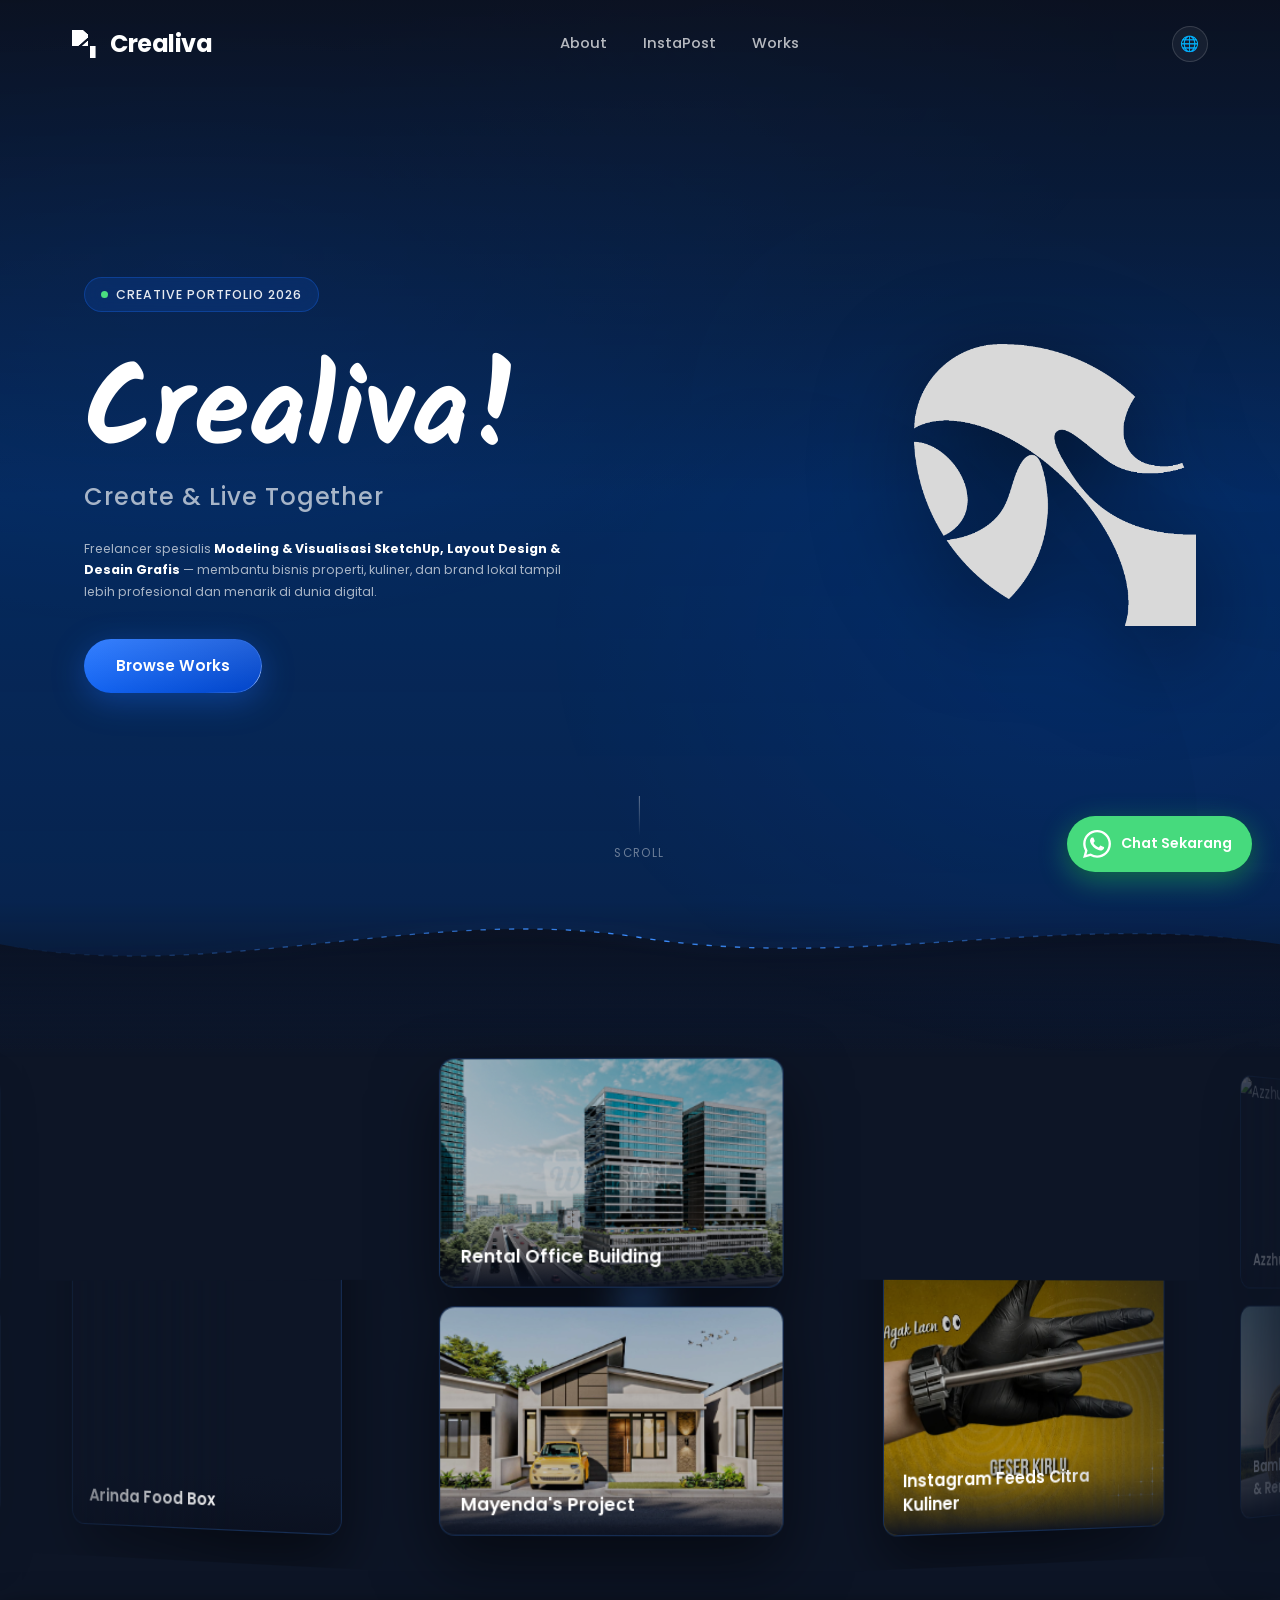
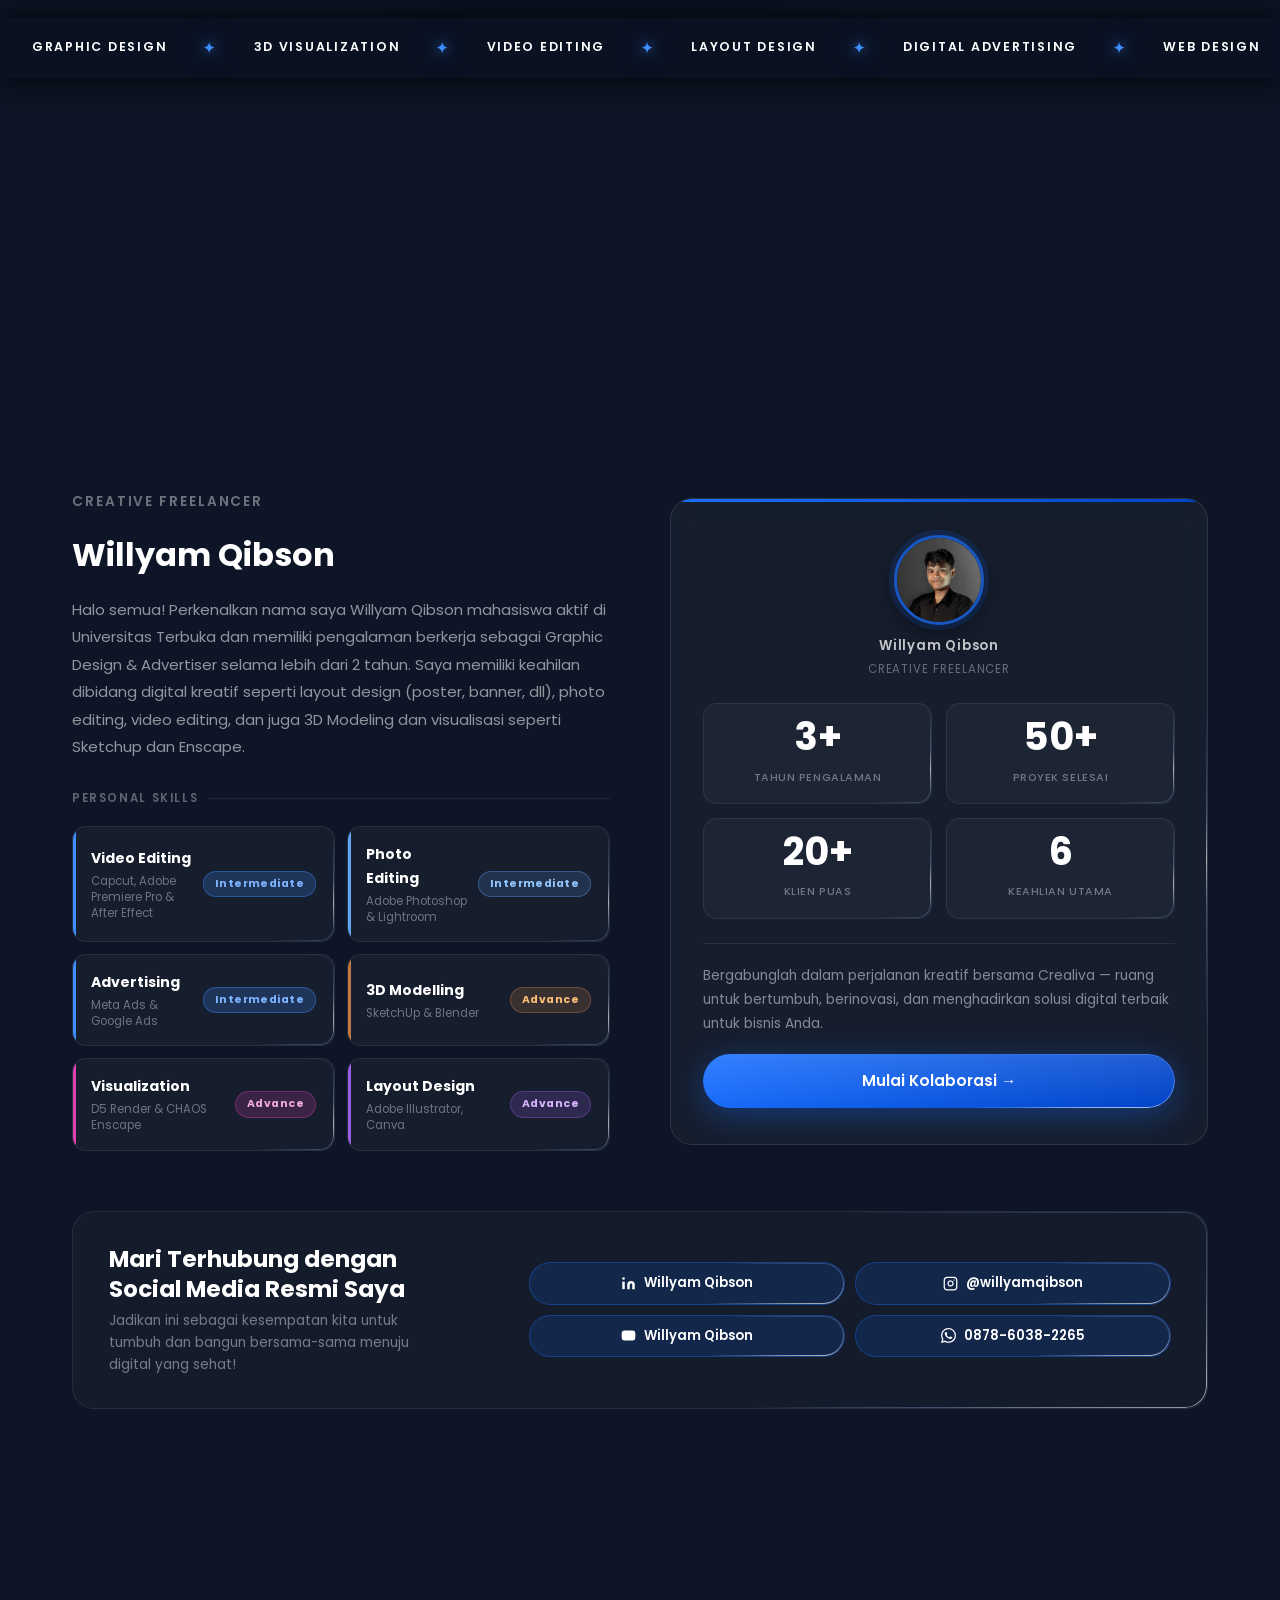
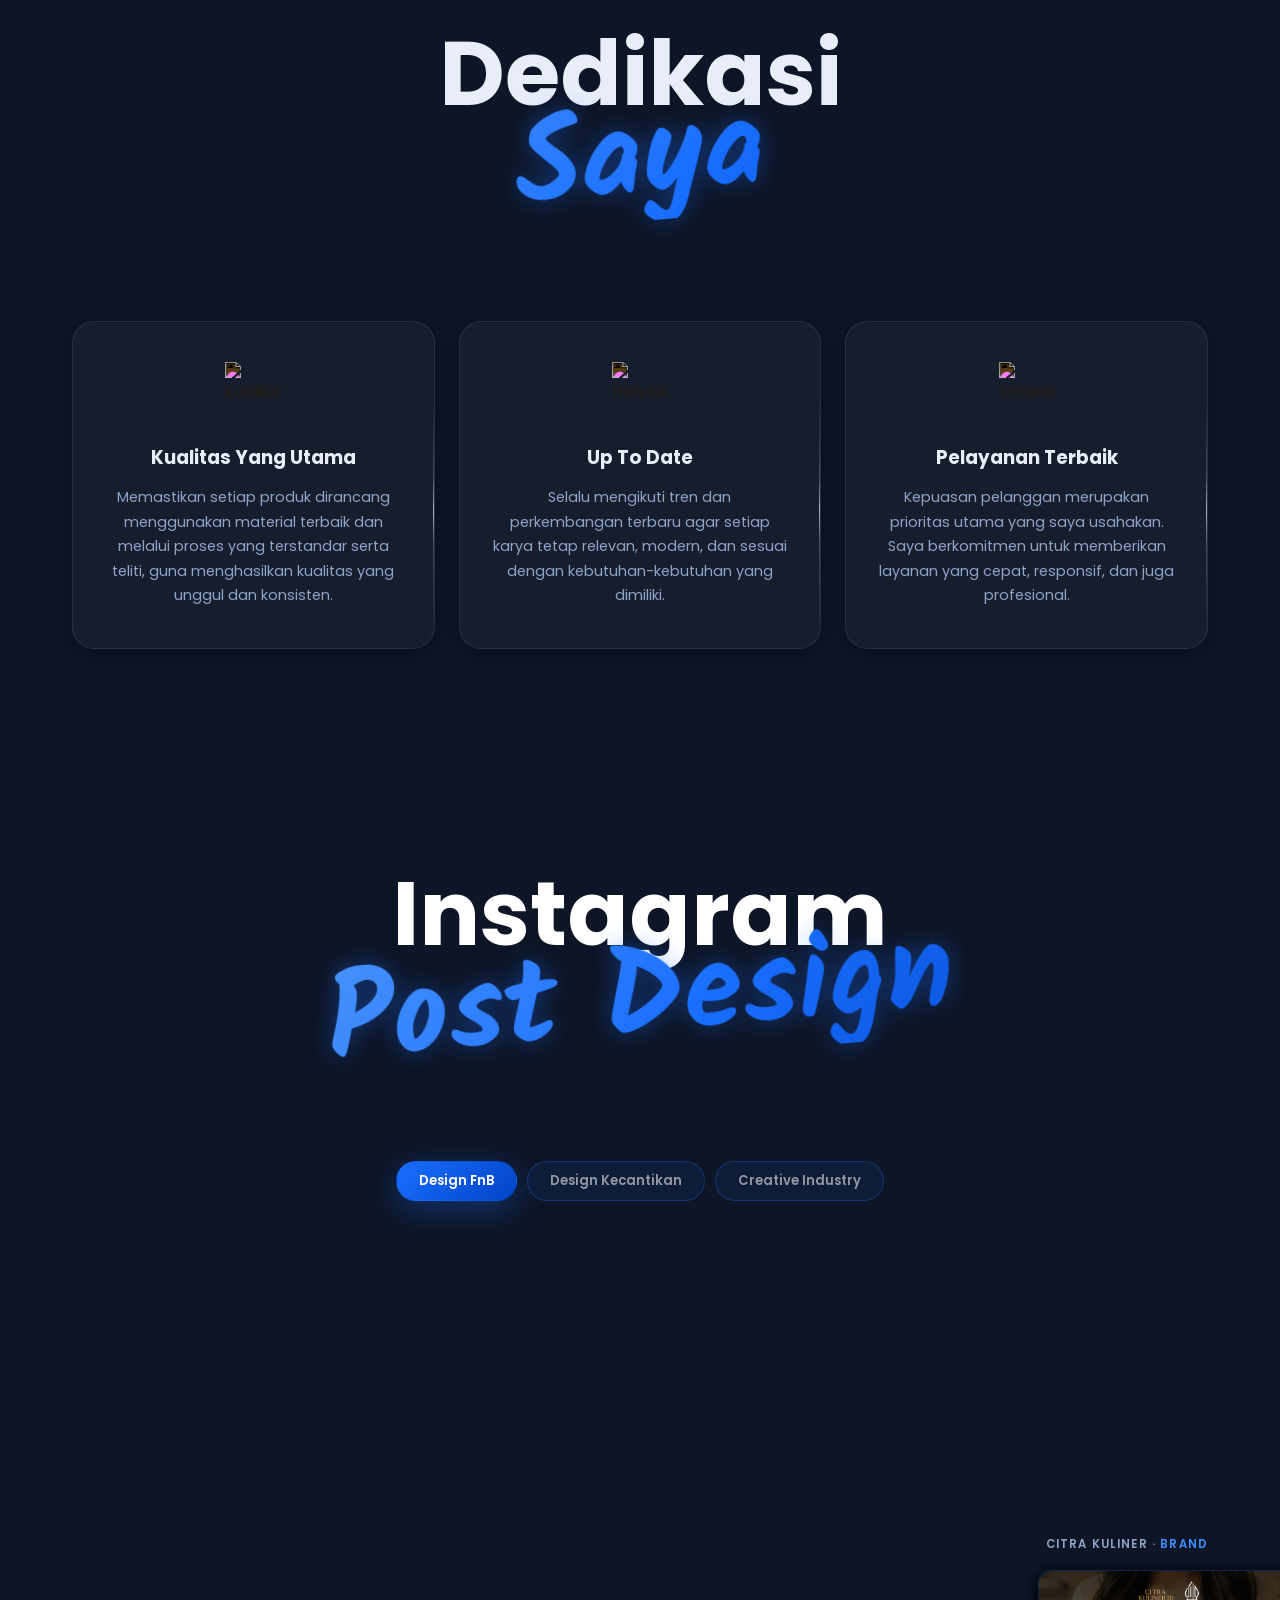
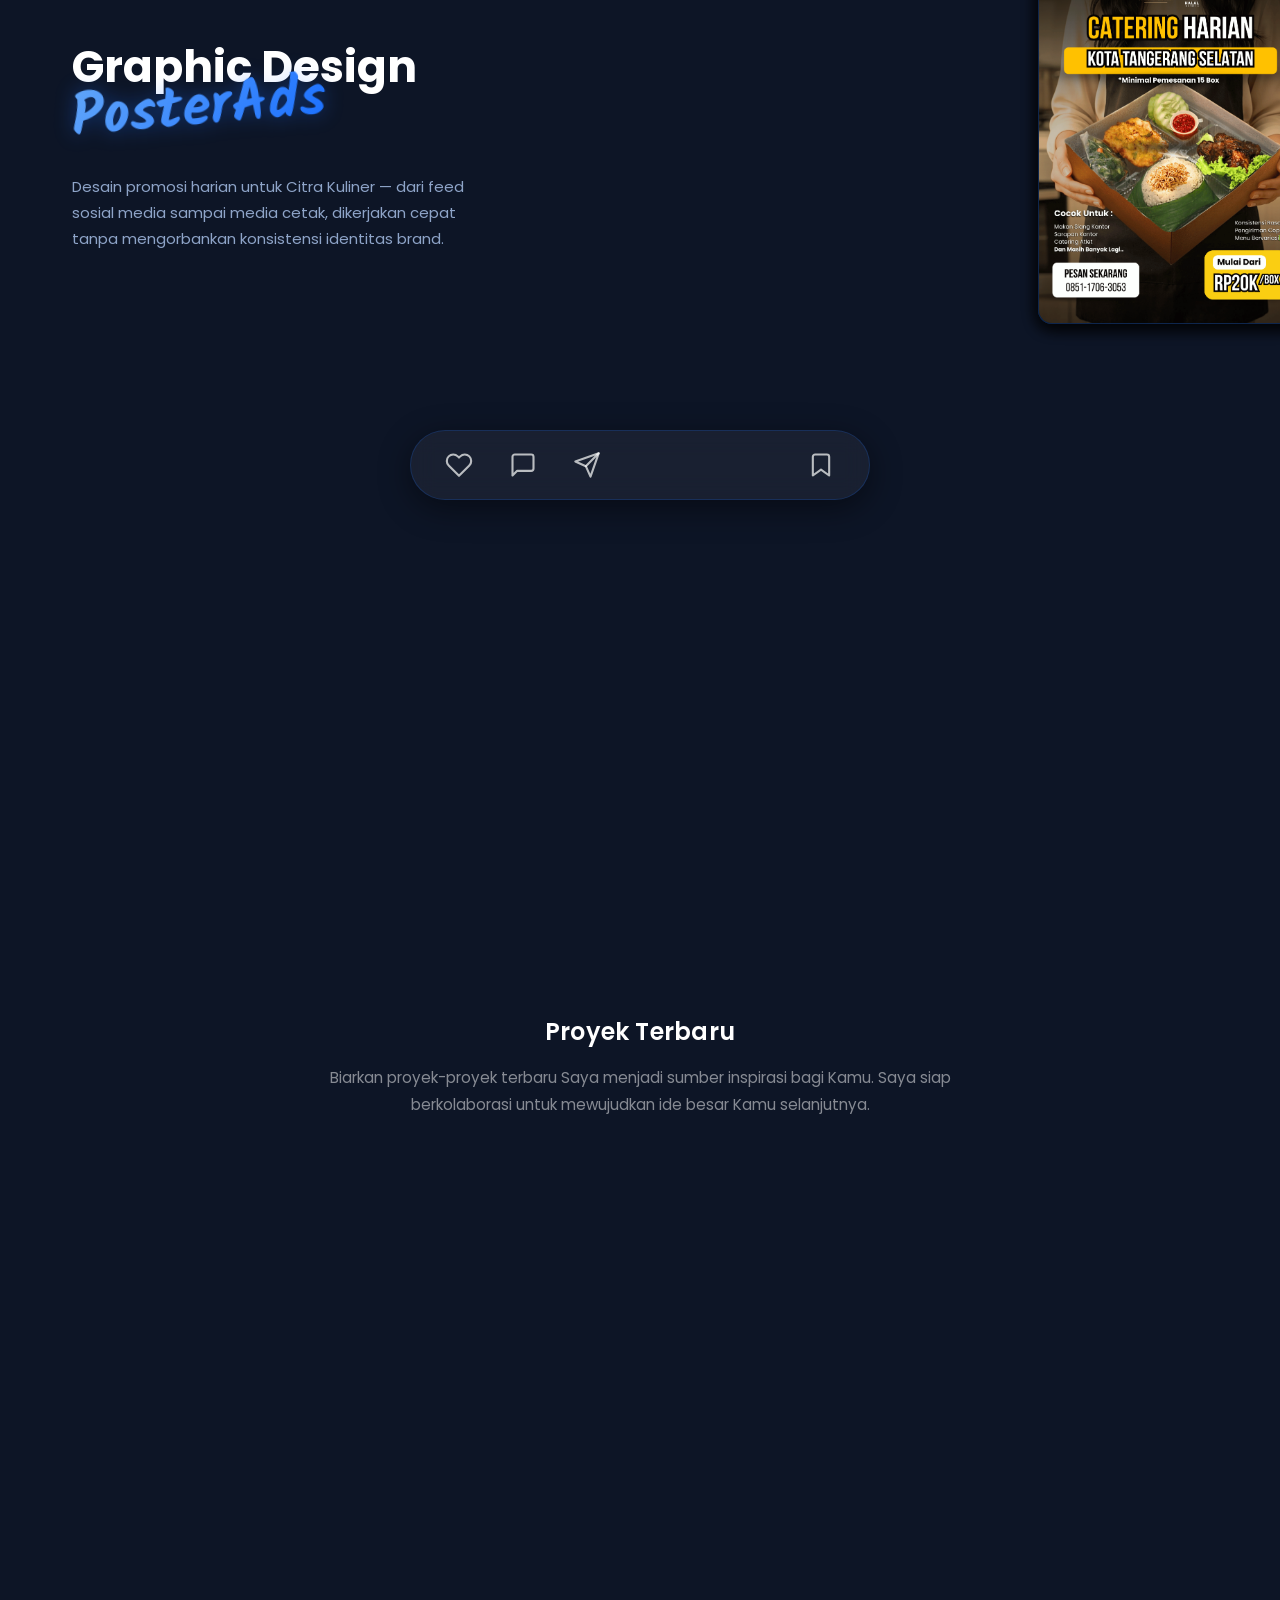
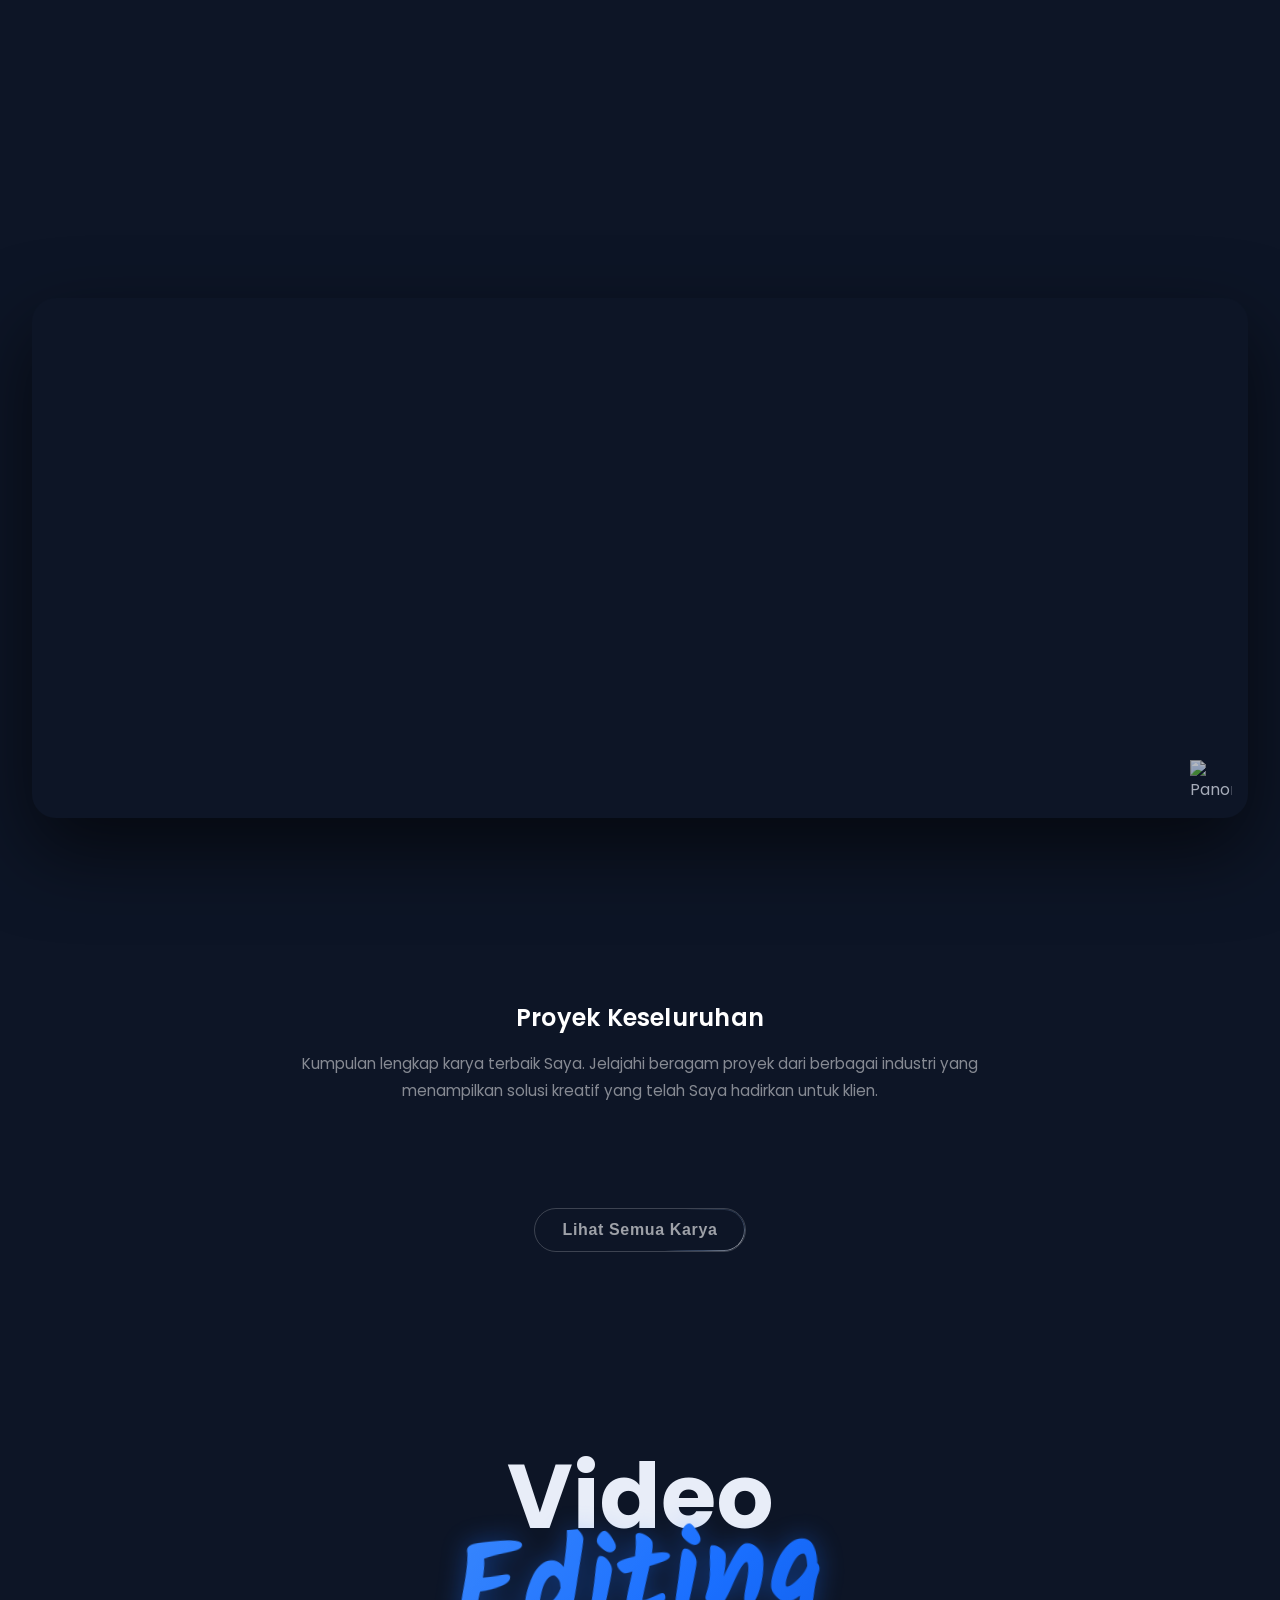
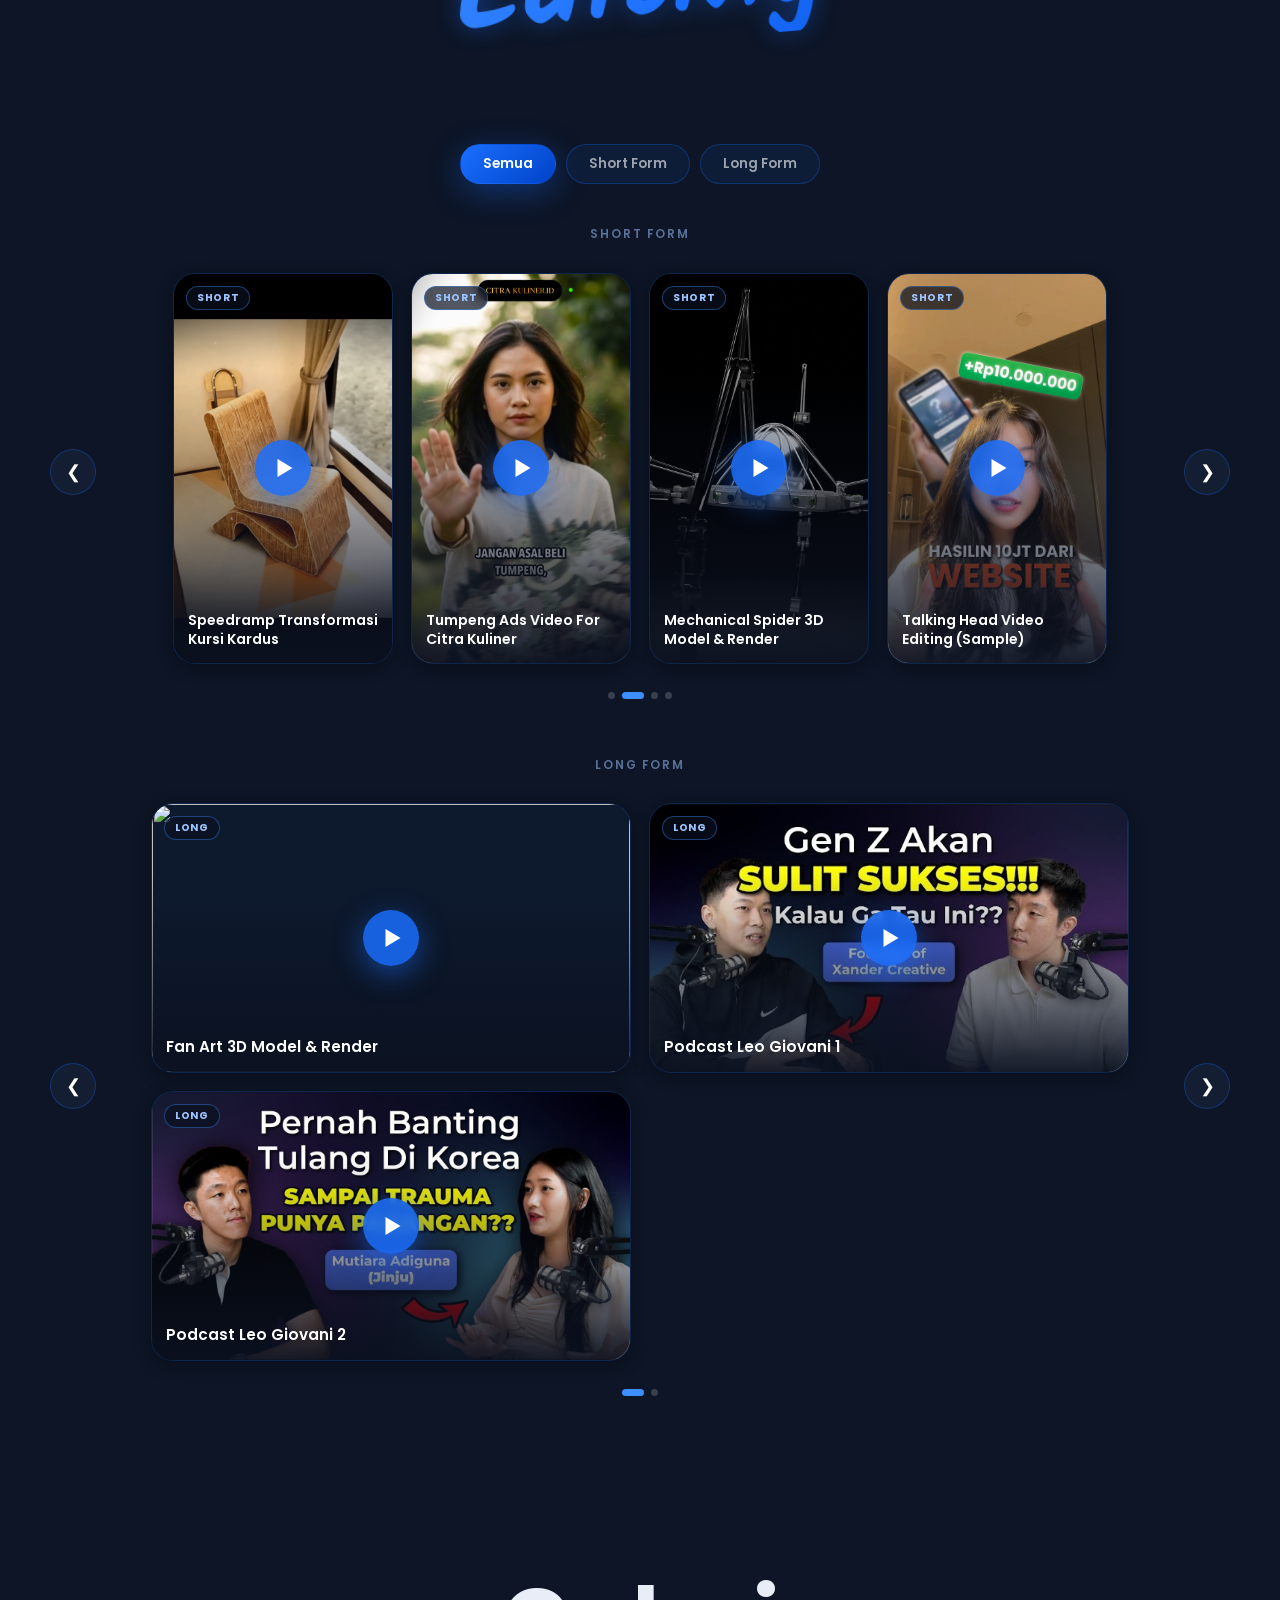
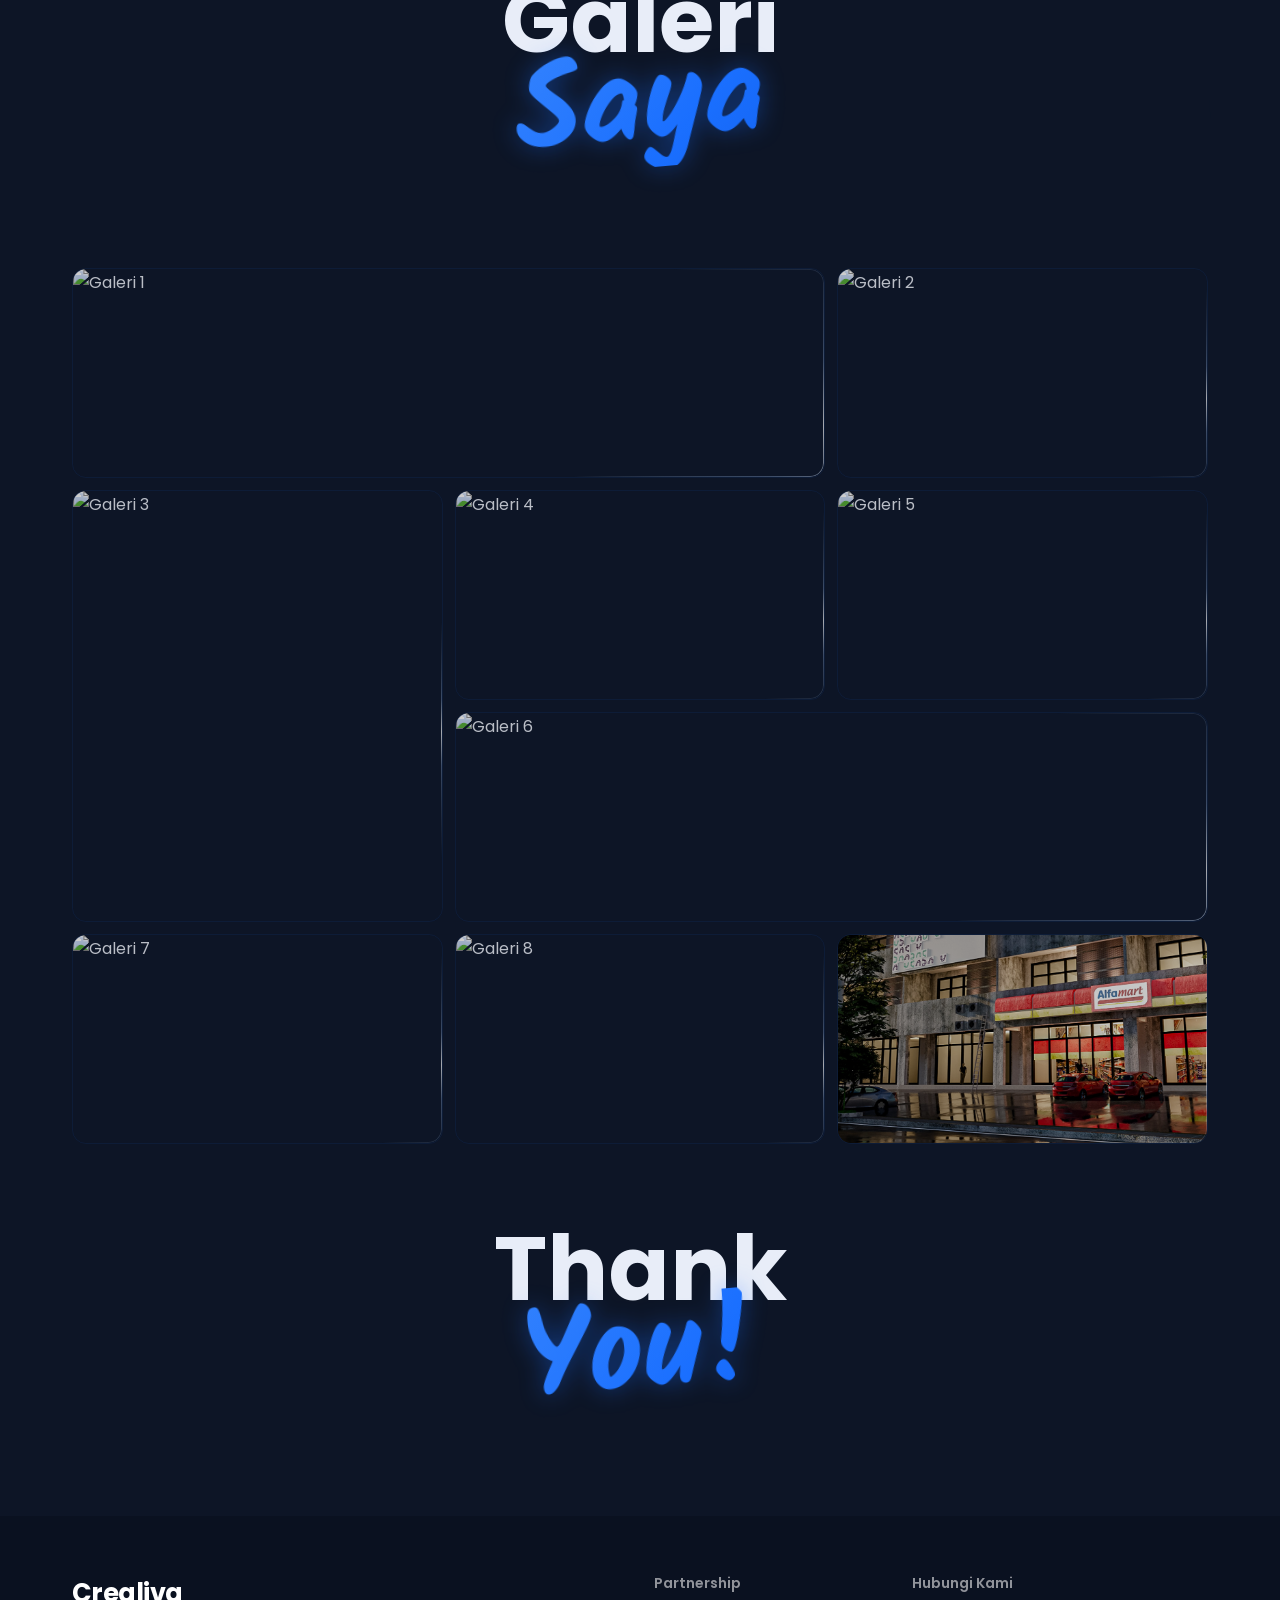
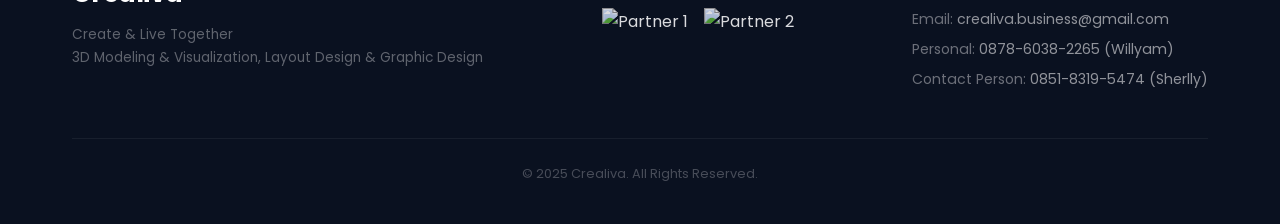
==== commit bef80814: "Update index.html" ====
--- a/index.html
+++ b/index.html
@@ -2330,7 +2330,6 @@
         <li><a href="#tentang-saya">About</a></li>
         <li><a href="#igpost">InstaPost</a></li>
         <li><a href="#portfolio">Works</a></li>
-        <li><a href="#contact-section2">Contact</a></li>
       </ul>
     </nav>
   </div>
@@ -2470,7 +2469,7 @@
         </div>
         <hr class="tentang-divider">
         <p>Bergabunglah dalam perjalanan kreatif bersama Crealiva — ruang untuk bertumbuh, berinovasi, dan menghadirkan solusi digital terbaik untuk bisnis Anda.</p>
-        <a href="#contact-section2" class="cta-button" style="width:100%;justify-content:center;text-decoration:none;">Mulai Kolaborasi →</a>
+        <a href="https://wa.me/6287860382265" class="cta-button" style="width:100%;justify-content:center;text-decoration:none;">Mulai Kolaborasi →</a>
       </div>
     </div>
     <div class="tentang-social-section reveal" style="transition-delay:.3s">
@@ -2755,7 +2754,8 @@
   </div>
 </section>
 
-<!-- CONTACT -->
+<!-- CONTACT
+
 <section id="contact-section2" class="contact-section2">
   <div class="container">
     <div class="contact-section reveal">
@@ -2785,8 +2785,8 @@
     </div>
   </div>
 </section>
-
-<!-- TESTIMONIAL -->
+-->
+<!-- TESTIMONIAL 
 <section id="testimonial-section" class="testimonial-section">
   <div class="container">
     <div class="section-title-wrap">
@@ -2851,6 +2851,12 @@
     </div>
   </div>
 </section>
+-->
+
+      <h2 class="section-title reveal">
+        <span class="main">Thank</span>
+        <div class="adjustword"><span class="accent">You!</span></div>
+      </h2>
 
 <footer class="footer">
   <div class="container">
